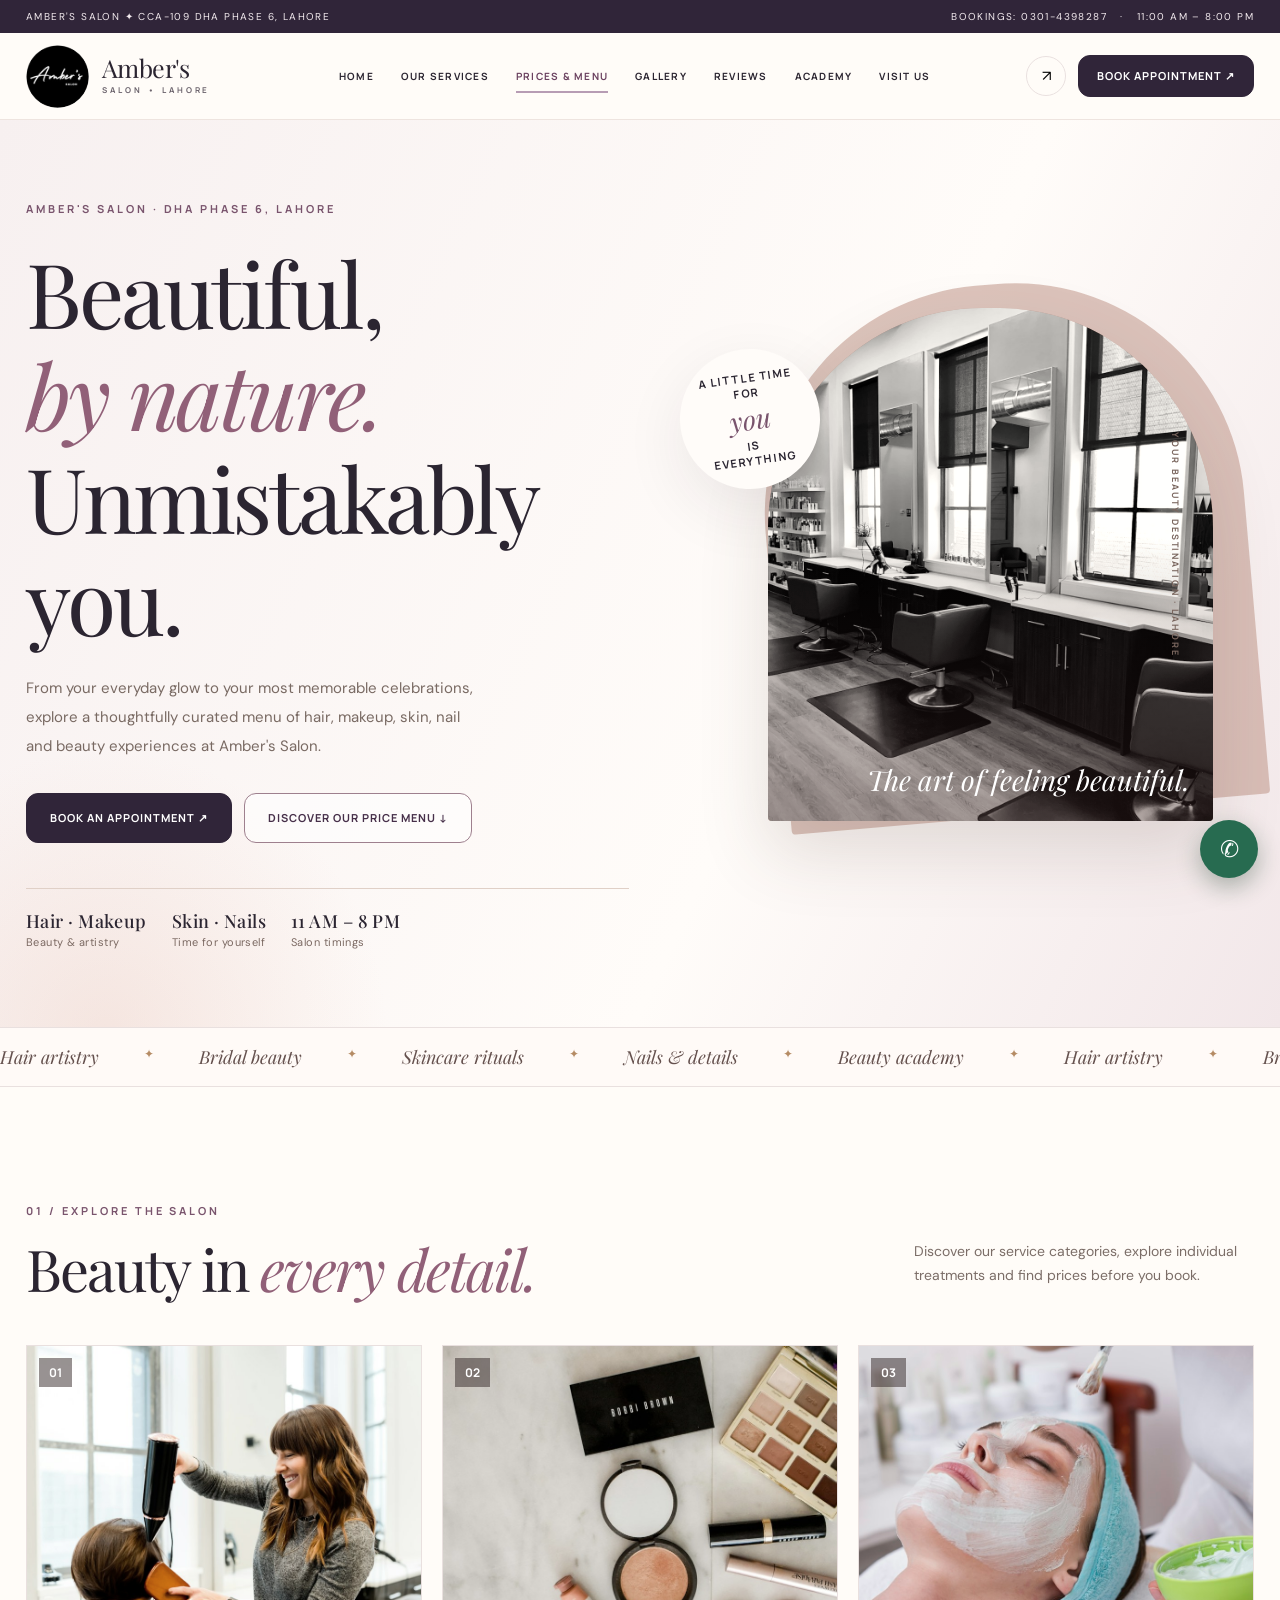
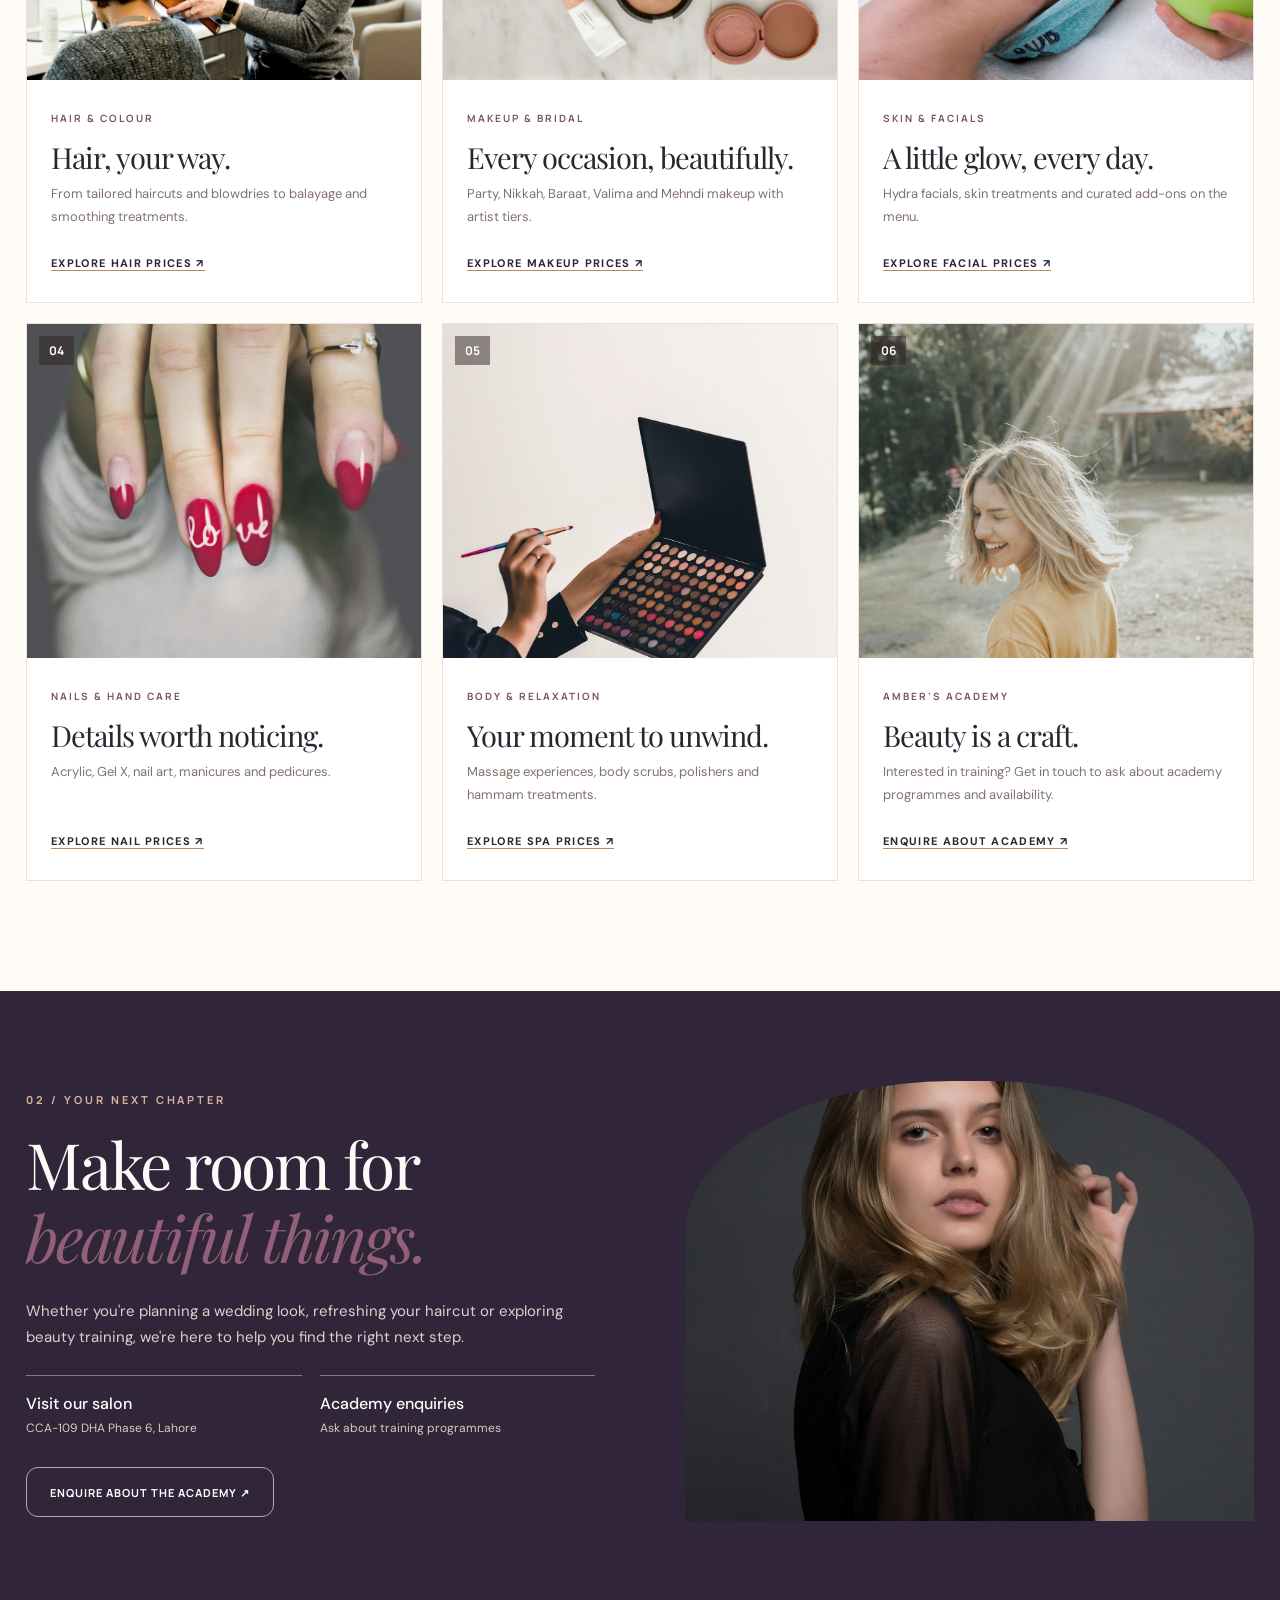
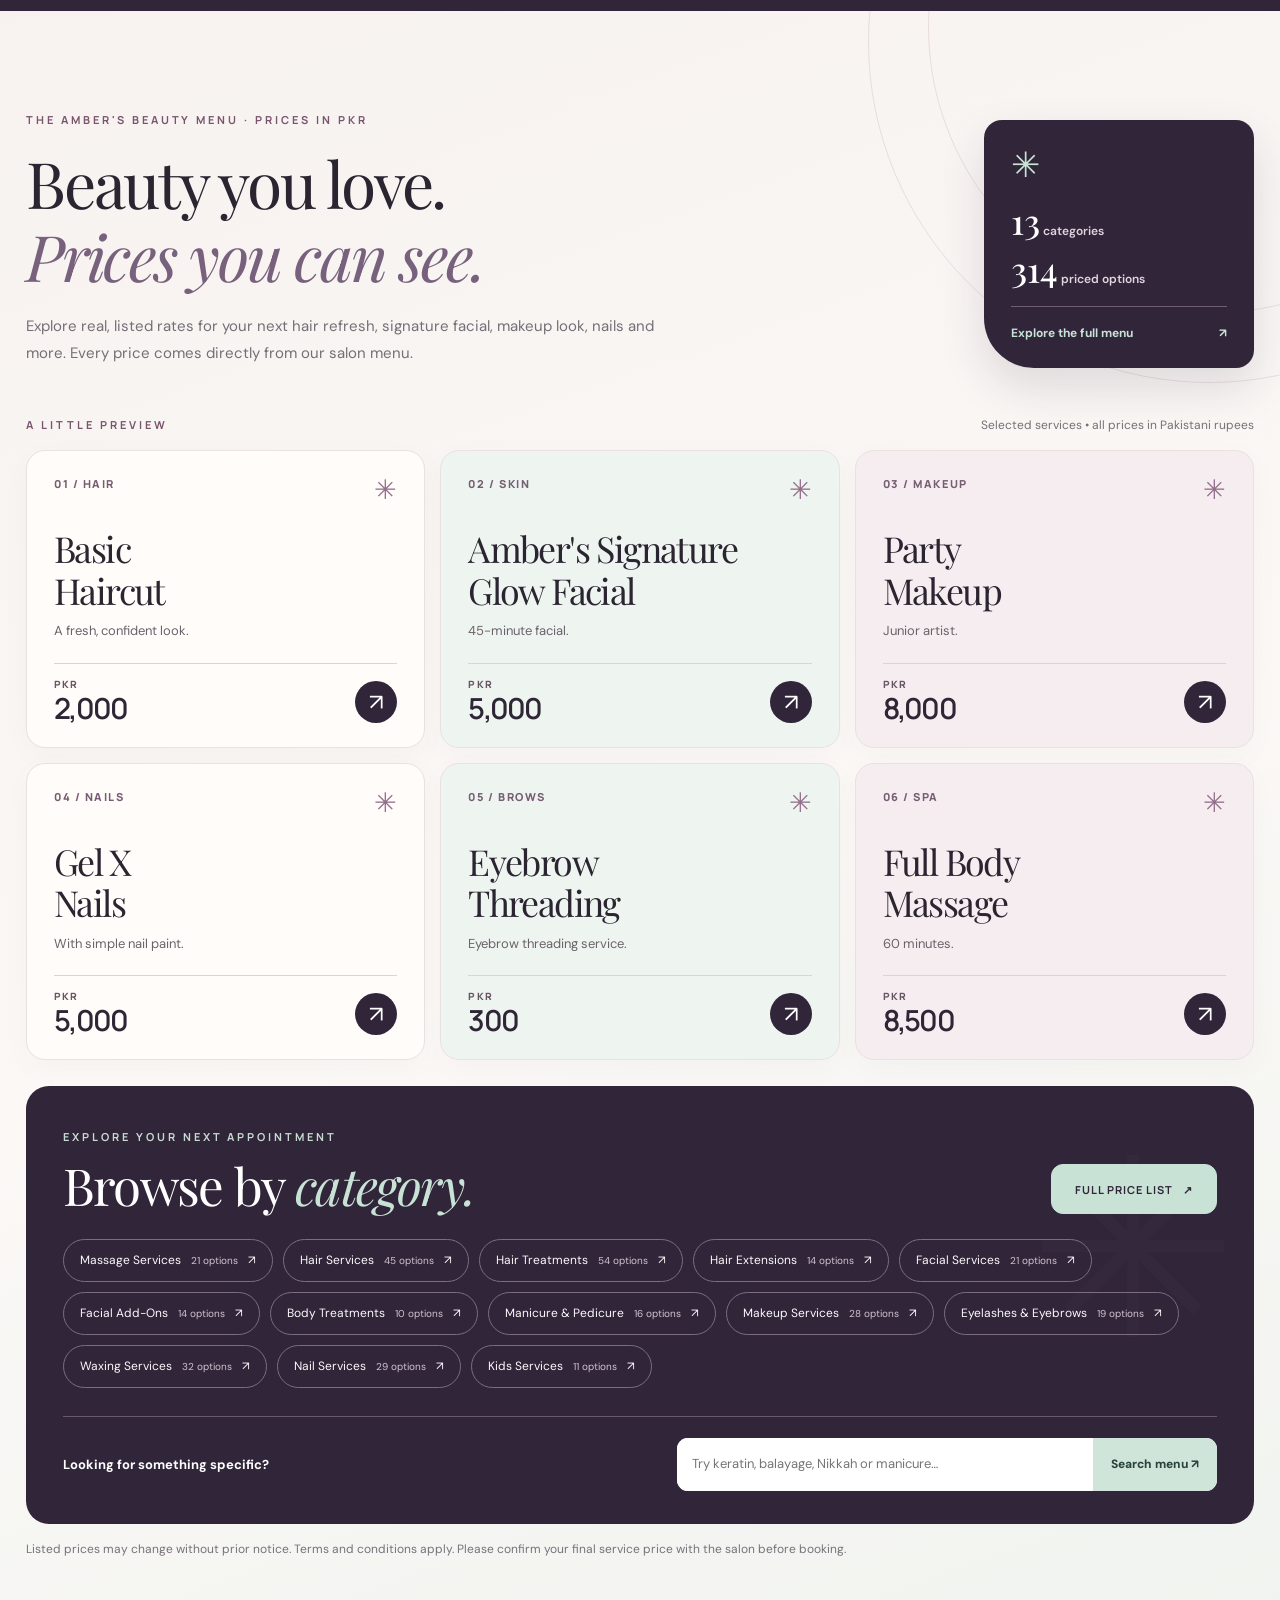
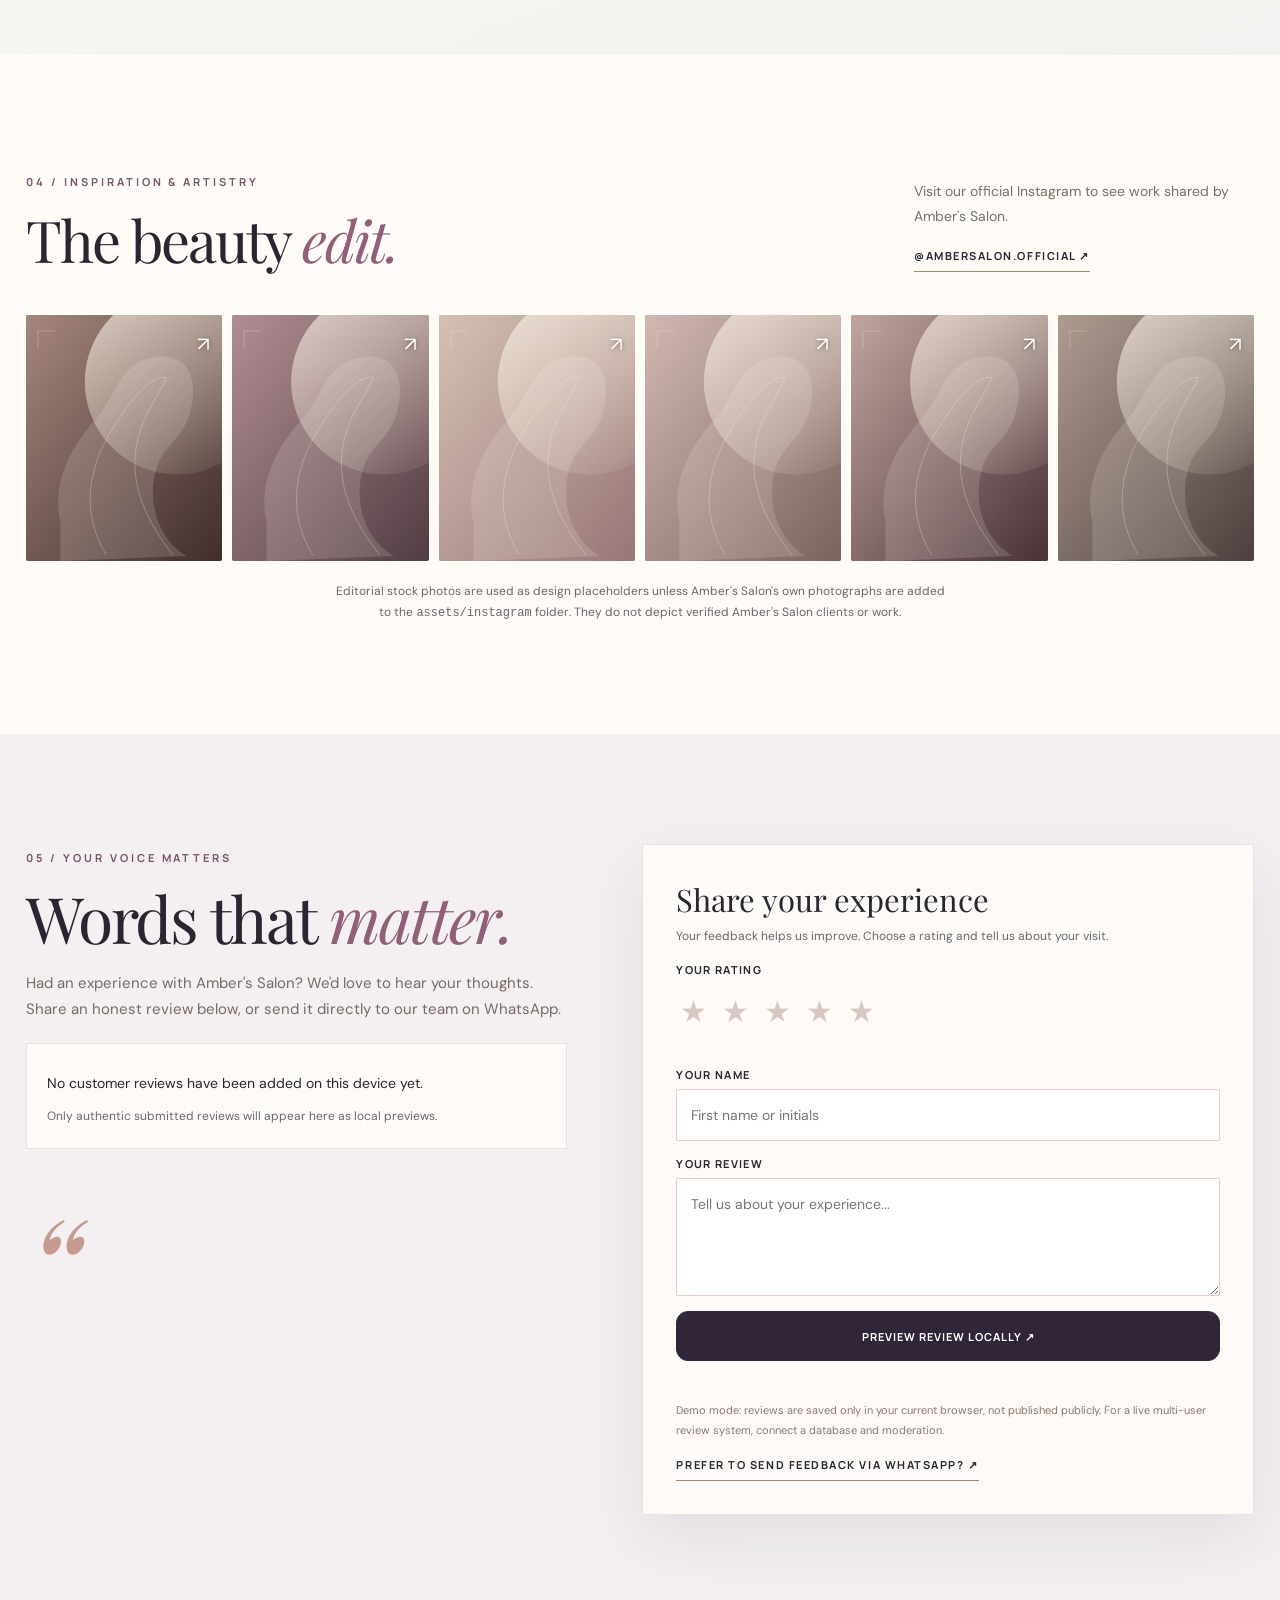
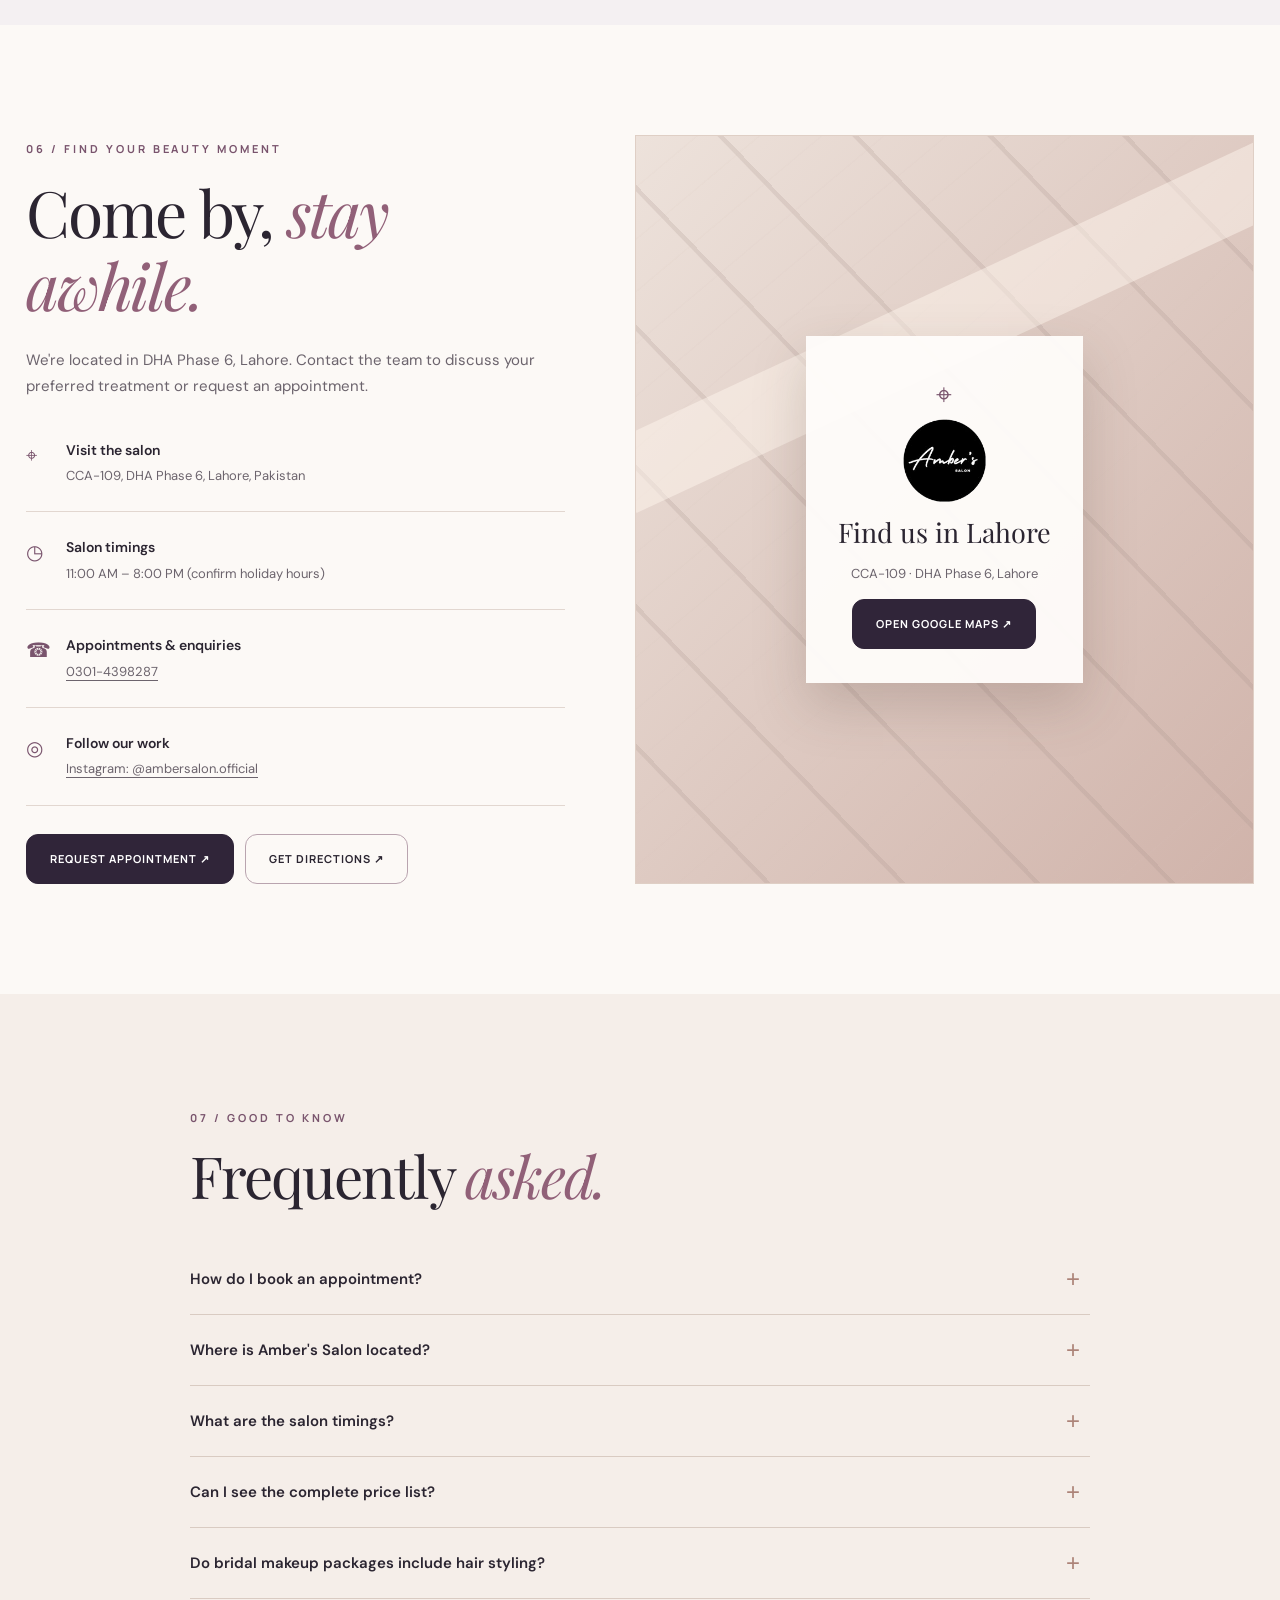
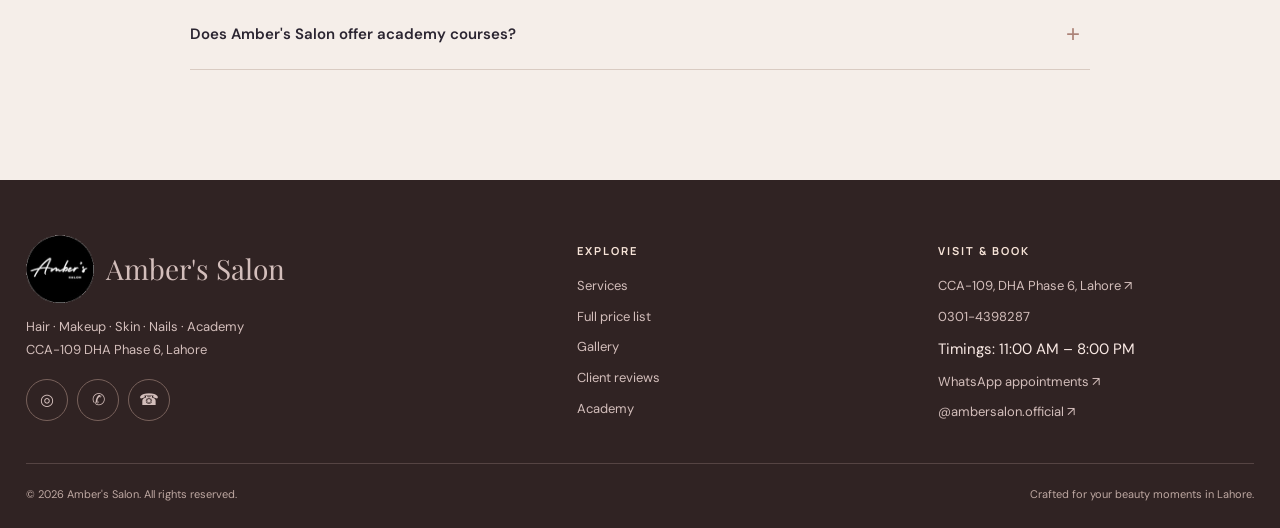
==== index.html @ fe06ee6e "feat(security-perf): add http security headers, eliminate render-blocking font import, add preconnec" ====
<!DOCTYPE html>
<html lang="en">

<head>
  <meta charset="utf-8" />
  <meta name="viewport" content="width=device-width,initial-scale=1" />

  <!-- Google Search Console Verification -->
  <meta name="google-site-verification" content="-9LZehJ832dJO-Ug7aL99XZYXvYyPXOYe5hWjULN-3w" />

  <!-- Primary SEO Meta Tags (Optimized to Google Limits) -->
  <title>Amber's Salon | Hair, Makeup &amp; Beauty | DHA Phase 6 Lahore</title>
  <meta name="title" content="Amber's Salon | Hair, Makeup &amp; Beauty | DHA Phase 6 Lahore" />
  <meta name="description"
    content="Amber's Salon in DHA Phase 6, Lahore. Premium hair styling, bridal makeup, facials, nails &amp; massage. View price menu &amp; book on WhatsApp: 0301-4398287." />
  <meta name="keywords"
    content="Amber's Salon, salon in Lahore, DHA Phase 6 salon, hair salon Lahore, bridal makeup Lahore, hydra facial DHA, nails salon Lahore, women beauty parlour Lahore" />
  <meta name="robots" content="index, follow, max-image-preview:large, max-snippet:-1, max-video-preview:-1" />
  <meta name="author" content="Amber's Salon" />
  <link rel="canonical" href="https://ambersaloon.vercel.app/" />
  <link rel="alternate" hreflang="en-pk" href="https://ambersaloon.vercel.app/" />
  <link rel="alternate" hreflang="x-default" href="https://ambersaloon.vercel.app/" />

  <!-- Local SEO & Geo Tags -->
  <meta name="geo.region" content="PK-PB" /> 
  <meta name="geo.placename" content="Lahore" />
  <meta name="geo.position" content="31.4720;74.4420" />
  <meta name="ICBM" content="31.4720, 74.4420" />

  <!-- Open Graph / Facebook Meta Tags -->
  <meta property="og:type" content="business.business" />
  <meta property="og:site_name" content="Amber's Salon" />
  <meta property="og:locale" content="en_PK" />
  <meta property="og:url" content="https://ambersaloon.vercel.app/" />
  <meta property="og:title" content="Amber's Salon | Hair, Makeup &amp; Beauty | DHA Phase 6 Lahore" />
  <meta property="og:description"
    content="Amber's Salon in DHA Phase 6, Lahore. Premium hair styling, bridal makeup, facials, nails &amp; massage. View price menu &amp; book on WhatsApp: 0301-4398287." />
  <meta property="og:image" content="https://ambersaloon.vercel.app/assets/stock/hero.jpg" />
  <meta property="og:image:secure_url" content="https://ambersaloon.vercel.app/assets/stock/hero.jpg" />
  <meta property="og:image:width" content="1200" />
  <meta property="og:image:height" content="630" />
  <meta property="og:image:alt" content="Amber's Salon DHA Phase 6 Lahore" />
  <meta property="business:contact_data:street_address" content="CCA-109, DHA Phase 6" />
  <meta property="business:contact_data:locality" content="Lahore" />
  <meta property="business:contact_data:region" content="Punjab" />
  <meta property="business:contact_data:postal_code" content="54792" />
  <meta property="business:contact_data:country_name" content="Pakistan" />
  <meta property="business:contact_data:phone_number" content="+923014398287" />

  <!-- Twitter / X Cards -->
  <meta name="twitter:card" content="summary_large_image" />
  <meta name="twitter:url" content="https://ambersaloon.vercel.app/" />
  <meta name="twitter:title" content="Amber's Salon | Hair, Makeup &amp; Beauty | DHA Phase 6 Lahore" />
  <meta name="twitter:description"
    content="Amber's Salon in DHA Phase 6, Lahore. Premium hair styling, bridal makeup, facials, nails &amp; massage. View price menu &amp; book on WhatsApp: 0301-4398287." />
  <meta name="twitter:image" content="https://ambersaloon.vercel.app/assets/stock/hero.jpg" />

  <!-- Theme & Favicons -->
  <meta name="theme-color" content="#2b2232" />
  <link rel="icon" type="image/png" href="assets/img/ambers-logo.png" />
  <link rel="apple-touch-icon" href="assets/img/ambers-logo.png" />

  <!-- Meta Pixel Code -->
  <script>
    !function (f, b, e, v, n, t, s) {
      if (f.fbq) return; n = f.fbq = function () {
        n.callMethod ?
        n.callMethod.apply(n, arguments) : n.queue.push(arguments)
      };
      if (!f._fbq) f._fbq = n; n.push = n; n.loaded = !0; n.version = '2.0';
      n.queue = []; t = b.createElement(e); t.async = !0;
      t.src = v; s = b.getElementsByTagName(e)[0];
      s.parentNode.insertBefore(t, s)
    }(window, document, 'script',
      'https://connect.facebook.net/en_US/fbevents.js');
    fbq('init', '1819814659252165');
    fbq('track', 'PageView');
  </script>
  <noscript><img height="1" width="1" style="display:none"
      src="https://www.facebook.com/tr?id=1819814659252165&ev=PageView&noscript=1" /></noscript>
  <!-- End Meta Pixel Code -->

  <!-- Structured Data / JSON-LD Schema Markup -->
  <script type="application/ld+json">
  {
    "@context": "https://schema.org",
    "@graph": [
      {
        "@type": ["BeautySalon", "HairSalon"],
        "@id": "https://ambersaloon.vercel.app/#salon",
        "name": "Amber's Salon",
        "alternateName": "Amber's Salon Lahore",
        "url": "https://ambersaloon.vercel.app/",
        "logo": "https://ambersaloon.vercel.app/assets/img/ambers-logo.png",
        "image": [
          "https://ambersaloon.vercel.app/assets/stock/hero.jpg",
          "https://ambersaloon.vercel.app/assets/stock/hair.jpg",
          "https://ambersaloon.vercel.app/assets/stock/makeup.jpg",
          "https://ambersaloon.vercel.app/assets/stock/skin.jpg",
          "https://ambersaloon.vercel.app/assets/stock/bridal.jpg"
        ],
        "description": "Amber's Salon in DHA Phase 6, Lahore offers luxury hair styling, hair treatments, bridal makeup, facials, nails, spa massage, and professional beauty training.",
        "telephone": "+923014398287",
        "priceRange": "PKR 300 - 100,000",
        "currenciesAccepted": "PKR",
        "paymentAccepted": "Cash, Bank Transfer",
        "address": {
          "@type": "PostalAddress",
          "streetAddress": "CCA-109, DHA Phase 6",
          "addressLocality": "Lahore",
          "addressRegion": "Punjab",
          "postalCode": "54792",
          "addressCountry": "PK"
        },
        "geo": {
          "@type": "GeoCoordinates",
          "latitude": 31.4720,
          "longitude": 74.4420
        },
        "openingHoursSpecification": [
          {
            "@type": "OpeningHoursSpecification",
            "dayOfWeek": [
              "Monday",
              "Tuesday",
              "Wednesday",
              "Thursday",
              "Friday",
              "Saturday",
              "Sunday"
            ],
            "opens": "11:00",
            "closes": "20:00"
          }
        ],
        "sameAs": [
          "https://www.instagram.com/ambersalon.official/?hl=en",
          "https://wa.me/923014398287"
        ],
        "hasOfferCatalog": {
          "@type": "OfferCatalog",
          "name": "Amber's Salon Services",
          "itemListElement": [
            {
              "@type": "OfferCatalog",
              "name": "Hair Services & Treatments",
              "url": "https://ambersaloon.vercel.app/prices?category=HAIR%20SERVICES"
            },
            {
              "@type": "OfferCatalog",
              "name": "Makeup & Bridal Services",
              "url": "https://ambersaloon.vercel.app/prices?category=MAKEUP%20SERVICES"
            },
            {
              "@type": "OfferCatalog",
              "name": "Skin & Facials",
              "url": "https://ambersaloon.vercel.app/prices?category=FACIAL%20SERVICES"
            },
            {
              "@type": "OfferCatalog",
              "name": "Nail Services & Hand Care",
              "url": "https://ambersaloon.vercel.app/prices?category=NAIL%20SERVICES"
            },
            {
              "@type": "OfferCatalog",
              "name": "Massage & Spa",
              "url": "https://ambersaloon.vercel.app/prices?category=MASSAGE%20SERVICES"
            }
          ]
        }
      },
      {
        "@type": "WebSite",
        "@id": "https://ambersaloon.vercel.app/#website",
        "url": "https://ambersaloon.vercel.app/",
        "name": "Amber's Salon",
        "description": "Amber's Salon Lahore — Hair, Makeup, Skin & Nails in DHA Phase 6",
        "inLanguage": "en-PK",
        "publisher": {
          "@id": "https://ambersaloon.vercel.app/#salon"
        }
      }
    ]
  }
  </script>

  <!-- Preconnect & Resource Hints for Performance Optimization -->
  <link rel="preconnect" href="https://fonts.googleapis.com" />
  <link rel="preconnect" href="https://fonts.gstatic.com" crossorigin />
  <link rel="preconnect" href="https://connect.facebook.net" crossorigin />
  <link rel="dns-prefetch" href="https://connect.facebook.net" />
  <link rel="preconnect" href="https://www.facebook.com" crossorigin />
  <link rel="dns-prefetch" href="https://www.facebook.com" />
  <link rel="preload" as="image" href="assets/stock/hero.jpg" fetchpriority="high" />

  <!-- Google Fonts (Optimized parallel loading) -->
  <link href="https://fonts.googleapis.com/css2?family=DM+Sans:wght@400;500;600;700&family=Manrope:wght@400;500;600;700;800&family=Playfair+Display:ital,wght@0,400;0,500;0,600;1,400;1,500&display=swap" rel="stylesheet" />

  <!-- Stylesheets -->
  <link href="assets/styles.css" rel="stylesheet" />
  <link href="assets/refined.css" rel="stylesheet" />
</head>

<body data-page="home"><a class="skip" href="#main">Skip to content</a>
  <div class="topstrip">
    <div class="container"><span>AMBER'S SALON <span aria-hidden="true">✦</span> CCA-109 DHA PHASE 6, LAHORE</span><a
        class="secondary" href="tel:+923014398287">BOOKINGS: 0301-4398287   ·   11:00 AM – 8:00 PM</a></div>
  </div>
  <header class="header">
    <div class="container navwrap">
      <a aria-label="Amber's Salon home" class="logoanchor" href="/"><img alt="Amber's Salon official logo"
          class="brandlogo" src="assets/img/ambers-logo.png" /><span class="wordbrand">Amber's <small>Salon •
            Lahore</small></span></a>
      <nav aria-label="Main navigation" class="mainnav" id="mainnav"><a data-page="home" href="/">Home</a><a
          href="/#services">Our services</a><a class="nav-price-link" data-page="prices" href="/prices">Prices &amp;
          menu</a><a href="/#gallery">Gallery</a><a href="/#reviews">Reviews</a><a href="/#academy">Academy</a><a
          href="/#visit">Visit us</a></nav>
      <div class="header-right"><button aria-label="Share website" class="icon-btn" id="shareBtn" title="Share website"
          type="button">↗</button><button class="btn dark navcta" data-book="" data-service="General appointment">Book
          appointment ↗</button><button aria-controls="mainnav" aria-expanded="false" aria-label="Open navigation menu"
          class="mobiletoggle" id="mobileToggle" type="button">☰</button></div>
    </div>
  </header>
  <main id="main">
    <section class="hero" id="home">
      <div class="container">
        <div class="hero-copy"><span class="eyebrow">Amber's Salon · DHA Phase 6, Lahore</span>
          <h1 class="serif">Beautiful,<br /><em>by nature.</em><br />Unmistakably <br />you.</h1>
          <p>From your everyday glow to your most memorable celebrations, explore a thoughtfully curated menu of hair,
            makeup, skin, nail and beauty experiences at Amber's Salon.</p>
          <div class="actions"><button class="btn dark" data-book="" data-service="General appointment">Book an
              appointment ↗</button><a class="btn outline" href="/prices">Discover our price menu ↓</a></div>
          <div class="mini-stats"><span><b>Hair · Makeup</b>Beauty &amp; artistry</span><span><b>Skin · Nails</b>Time
              for yourself</span><span><b>11 AM – 8 PM</b>Salon timings</span></div>
        </div>
        <div class="hero-stage">
          <div class="arch-back"></div>
          <div class="arch-photo"><img alt="Hero beauty illustration or licensed editorial stock photograph" class=""
              data-photo="hero" decoding="async" loading="eager" src="assets/stock/hero.jpg" /></div>
          <div class="roundstamp">A LITTLE TIME FOR <strong>you</strong> IS EVERYTHING</div>
          <div class="stagecaption">The art of feeling beautiful.</div><span class="marginal">YOUR BEAUTY DESTINATION ·
            LAHORE</span>
        </div>
      </div>
    </section>
    <div aria-hidden="true" class="ticker">
      <div class="ticker-inner"><span>Hair artistry</span><i>✦</i><span>Bridal beauty</span><i>✦</i><span>Skincare
          rituals</span><i>✦</i><span>Nails &amp; details</span><i>✦</i><span>Beauty academy</span><i>✦</i> <span>Hair
          artistry</span><i>✦</i><span>Bridal beauty</span><i>✦</i><span>Skincare rituals</span><i>✦</i><span>Nails
          &amp; details</span><i>✦</i><span>Beauty academy</span><i>✦</i> <span>Hair artistry</span><i>✦</i><span>Bridal
          beauty</span><i>✦</i><span>Skincare rituals</span><i>✦</i><span>Nails &amp; details</span><i>✦</i><span>Beauty
          academy</span><i>✦</i> <span>Hair artistry</span><i>✦</i><span>Bridal beauty</span><i>✦</i><span>Skincare
          rituals</span><i>✦</i><span>Nails &amp; details</span><i>✦</i><span>Beauty academy</span><i>✦</i></div>
    </div>
    <section class="section" id="services">
      <div class="container">
        <div class="section-head">
          <div><span class="eyebrow">01 / Explore the salon</span>
            <h2 class="serif">Beauty in <em>every detail.</em></h2>
          </div>
          <p>Discover our service categories, explore individual treatments and find prices before you book.</p>
        </div>
        <div class="service-grid">
          <article class="service"><span class="service-number">01</span>
            <div class="photo"><img alt="Hair beauty illustration or licensed editorial stock photograph" class=""
                data-photo="hair" decoding="async" loading="lazy" src="assets/stock/hair.jpg" /></div>
            <div class="service-body"><small>HAIR &amp; COLOUR</small>
              <h3>Hair, your way.</h3>
              <p>From tailored haircuts and blowdries to balayage and smoothing treatments.</p><a class="arrowlink"
                href="/prices?category=HAIR SERVICES">Explore hair prices ↗</a>
            </div>
          </article>
          <article class="service"><span class="service-number">02</span>
            <div class="photo"><img alt="Makeup beauty illustration or licensed editorial stock photograph" class=""
                data-photo="makeup" decoding="async" loading="lazy" src="assets/stock/makeup.jpg" /></div>
            <div class="service-body"><small>MAKEUP &amp; BRIDAL</small>
              <h3>Every occasion, beautifully.</h3>
              <p>Party, Nikkah, Baraat, Valima and Mehndi makeup with artist tiers.</p><a class="arrowlink"
                href="/prices?category=MAKEUP SERVICES">Explore makeup prices ↗</a>
            </div>
          </article>
          <article class="service"><span class="service-number">03</span>
            <div class="photo"><img alt="Skin beauty illustration or licensed editorial stock photograph" class=""
                data-photo="skin" decoding="async" loading="lazy" src="assets/stock/skin.jpg" /></div>
            <div class="service-body"><small>SKIN &amp; FACIALS</small>
              <h3>A little glow, every day.</h3>
              <p>Hydra facials, skin treatments and curated add-ons on the menu.</p><a class="arrowlink"
                href="/prices?category=FACIAL SERVICES">Explore facial prices ↗</a>
            </div>
          </article>
          <article class="service"><span class="service-number">04</span>
            <div class="photo"><img alt="Nails beauty illustration or licensed editorial stock photograph" class=""
                data-photo="nails" decoding="async" loading="lazy" src="assets/stock/nails.jpg" /></div>
            <div class="service-body"><small>NAILS &amp; HAND CARE</small>
              <h3>Details worth noticing.</h3>
              <p>Acrylic, Gel X, nail art, manicures and pedicures.</p><a class="arrowlink"
                href="/prices?category=NAIL SERVICES">Explore nail prices ↗</a>
            </div>
          </article>
          <article class="service"><span class="service-number">05</span>
            <div class="photo"><img alt="Spa beauty illustration or licensed editorial stock photograph" class=""
                data-photo="spa" decoding="async" loading="lazy" src="assets/stock/spa.jpg" /></div>
            <div class="service-body"><small>BODY &amp; RELAXATION</small>
              <h3>Your moment to unwind.</h3>
              <p>Massage experiences, body scrubs, polishers and hammam treatments.</p><a class="arrowlink"
                href="/prices?category=MASSAGE SERVICES">Explore spa prices ↗</a>
            </div>
          </article>
          <article class="service"><span class="service-number">06</span>
            <div class="photo"><img alt="Academy beauty illustration or licensed editorial stock photograph" class=""
                data-photo="academy" decoding="async" loading="lazy" src="assets/stock/academy.jpg" /></div>
            <div class="service-body"><small>AMBER’S ACADEMY</small>
              <h3>Beauty is a craft.</h3>
              <p>Interested in training? Get in touch to ask about academy programmes and availability.</p><a
                class="arrowlink" href="#academy">Enquire about academy ↗</a>
            </div>
          </article>
        </div>
      </div>
    </section>
    <section class="featureband" id="academy">
      <div class="container">
        <div><span class="eyebrow">02 / Your next chapter</span>
          <h2 class="serif">Make room for <em>beautiful things.</em></h2>
          <p>Whether you're planning a wedding look, refreshing your haircut or exploring beauty training, we're here to
            help you find the right next step.</p>
          <div class="feat-details">
            <div><strong>Visit our salon</strong>CCA-109 DHA Phase 6, Lahore</div>
            <div><strong>Academy enquiries</strong>Ask about training programmes</div>
          </div>
          <div style="margin-top:28px"><button class="btn outline" data-book=""
              data-service="Academy programme enquiry">Enquire about the academy ↗</button></div>
        </div>
        <div class="visual"><img alt="Bridal beauty illustration or licensed editorial stock photograph" class=""
            data-photo="bridal" decoding="async" loading="lazy" src="assets/stock/bridal.jpg" /></div>
      </div>
    </section>
    <section aria-labelledby="priceFeatureTitle" class="section refreshed-prices" id="featured">
      <div class="container">
        <div class="price-feature-head">
          <div>
            <span class="eyebrow">The Amber's beauty menu · Prices in PKR</span>
            <h2 class="serif" id="priceFeatureTitle">Beauty you love.<br /><em>Prices you can see.</em></h2>
            <p>Explore real, listed rates for your next hair refresh, signature facial, makeup look, nails and more.
              Every price comes directly from our salon menu.</p>
          </div>
          <div class="feature-summary"><span class="sunburst">✳</span><strong>13<span>
                categories</span></strong><strong>314<span> priced options</span></strong><a class="summary-action"
              href="/prices">Explore the full menu <span aria-hidden="true">↗</span></a></div>
        </div>
        <div class="popular-price-head"><span class="eyebrow">A little preview</span><span class="quiet-note">Selected
            services • all prices in Pakistani rupees</span></div>
        <div class="refined-price-grid">
          <article class="refined-price-card">
            <div class="refined-card-top"><span class="price-category">01 / Hair</span><span aria-hidden="true"
                class="price-mark">✳</span></div>
            <h3>Basic<br />Haircut</h3>
            <p>A fresh, confident look.</p>
            <div class="refined-card-bottom">
              <div class="price-number"><small>PKR</small><strong>2,000</strong></div><button
                aria-label="Enquire about Basic Haircut" data-book="" data-service="Basic Haircut — PKR 2,000"
                type="button">↗</button>
            </div>
          </article>
          <article class="refined-price-card">
            <div class="refined-card-top"><span class="price-category">02 / Skin</span><span aria-hidden="true"
                class="price-mark">✳</span></div>
            <h3>Amber's Signature<br />Glow Facial</h3>
            <p>45-minute facial.</p>
            <div class="refined-card-bottom">
              <div class="price-number"><small>PKR</small><strong>5,000</strong></div><button
                aria-label="Enquire about Signature Glow Facial" data-book=""
                data-service="Amber's Signature Glow Facial (45 Minutes) — PKR 5,000" type="button">↗</button>
            </div>
          </article>
          <article class="refined-price-card">
            <div class="refined-card-top"><span class="price-category">03 / Makeup</span><span aria-hidden="true"
                class="price-mark">✳</span></div>
            <h3>Party<br />Makeup</h3>
            <p>Junior artist.</p>
            <div class="refined-card-bottom">
              <div class="price-number"><small>PKR</small><strong>8,000</strong></div><button
                aria-label="Enquire about Party Makeup" data-book=""
                data-service="Party Makeup — Junior Artist — PKR 8,000" type="button">↗</button>
            </div>
          </article>
          <article class="refined-price-card">
            <div class="refined-card-top"><span class="price-category">04 / Nails</span><span aria-hidden="true"
                class="price-mark">✳</span></div>
            <h3>Gel X<br />Nails</h3>
            <p>With simple nail paint.</p>
            <div class="refined-card-bottom">
              <div class="price-number"><small>PKR</small><strong>5,000</strong></div><button
                aria-label="Enquire about Gel X Nails" data-book=""
                data-service="Gel X with Simple Nail Paint — PKR 5,000" type="button">↗</button>
            </div>
          </article>
          <article class="refined-price-card">
            <div class="refined-card-top"><span class="price-category">05 / Brows</span><span aria-hidden="true"
                class="price-mark">✳</span></div>
            <h3>Eyebrow<br />Threading</h3>
            <p>Eyebrow threading service.</p>
            <div class="refined-card-bottom">
              <div class="price-number"><small>PKR</small><strong>300</strong></div><button
                aria-label="Enquire about Eyebrow Threading" data-book="" data-service="Eyebrow Threading — PKR 300"
                type="button">↗</button>
            </div>
          </article>
          <article class="refined-price-card">
            <div class="refined-card-top"><span class="price-category">06 / Spa</span><span aria-hidden="true"
                class="price-mark">✳</span></div>
            <h3>Full Body<br />Massage</h3>
            <p>60 minutes.</p>
            <div class="refined-card-bottom">
              <div class="price-number"><small>PKR</small><strong>8,500</strong></div><button
                aria-label="Enquire about Full Body Massage" data-book=""
                data-service="Full Body Massage (60 Minutes) — PKR 8,500" type="button">↗</button>
            </div>
          </article>
        </div>
        <div class="browse-prices">
          <div class="browse-heading">
            <div><span class="eyebrow">Explore your next appointment</span>
              <h3 class="serif">Browse by <em>category.</em></h3>
            </div><a class="btn dark" href="/prices">Full price list <span aria-hidden="true">↗</span></a>
          </div>
          <div class="category-pills"><a class="category-pill" href="/prices?category=MASSAGE%20SERVICES"><span>Massage
                Services</span><small>21 options</small><span aria-hidden="true">↗</span></a><a class="category-pill"
              href="/prices?category=HAIR%20SERVICES"><span>Hair Services</span><small>45 options</small><span
                aria-hidden="true">↗</span></a><a class="category-pill"
              href="/prices?category=HAIR%20TREATMENTS"><span>Hair Treatments</span><small>54 options</small><span
                aria-hidden="true">↗</span></a><a class="category-pill"
              href="/prices?category=HAIR%20EXTENSIONS"><span>Hair Extensions</span><small>14 options</small><span
                aria-hidden="true">↗</span></a><a class="category-pill"
              href="/prices?category=FACIAL%20SERVICES"><span>Facial Services</span><small>21 options</small><span
                aria-hidden="true">↗</span></a><a class="category-pill"
              href="/prices?category=FACIAL%20ADD-ONS"><span>Facial Add-Ons</span><small>14 options</small><span
                aria-hidden="true">↗</span></a><a class="category-pill"
              href="/prices?category=BODY%20TREATMENTS"><span>Body Treatments</span><small>10 options</small><span
                aria-hidden="true">↗</span></a><a class="category-pill"
              href="/prices?category=MANICURE%20%26%20PEDICURE"><span>Manicure &amp; Pedicure</span><small>16
                options</small><span aria-hidden="true">↗</span></a><a class="category-pill"
              href="/prices?category=MAKEUP%20SERVICES"><span>Makeup Services</span><small>28 options</small><span
                aria-hidden="true">↗</span></a><a class="category-pill"
              href="/prices?category=EYELASHES%20%26%20EYEBROWS"><span>Eyelashes &amp; Eyebrows</span><small>19
                options</small><span aria-hidden="true">↗</span></a><a class="category-pill"
              href="/prices?category=WAXING%20SERVICES"><span>Waxing Services</span><small>32 options</small><span
                aria-hidden="true">↗</span></a><a class="category-pill"
              href="/prices?category=NAIL%20SERVICES"><span>Nail Services</span><small>29 options</small><span
                aria-hidden="true">↗</span></a><a class="category-pill"
              href="/prices?category=KIDS%20SERVICES"><span>Kids Services</span><small>11 options</small><span
                aria-hidden="true">↗</span></a></div>
          <form action="/prices" class="home-price-search" method="get"><label for="homeServiceSearch">Looking for
              something specific?</label>
            <div><input id="homeServiceSearch" name="q" placeholder="Try keratin, balayage, Nikkah or manicure…"
                type="search" /><button aria-label="Search salon prices" type="submit">Search menu ↗</button></div>
          </form>
        </div>
        <p class="home-price-note">Listed prices may change without prior notice. Terms and conditions apply. Please
          confirm your final service price with the salon before booking.</p>
      </div>
    </section>
    <section class="section" id="gallery">
      <div class="container">
        <div class="section-head">
          <div><span class="eyebrow">04 / Inspiration &amp; artistry</span>
            <h2 class="serif">The beauty <em>edit.</em></h2>
          </div>
          <div>
            <p>Visit our official Instagram to see work shared by Amber's Salon.</p><a class="linkline"
              href="https://www.instagram.com/ambersalon.official/?hl=en" rel="noopener noreferrer"
              target="_blank">@ambersalon.official ↗</a>
          </div>
        </div>
        <div class="gallerygrid"><a class="galleryitem" href="https://www.instagram.com/ambersalon.official/?hl=en"
            rel="noopener noreferrer" target="_blank" title="See Amber's Salon on Instagram"><img
              alt="Gallery image 1; follow Amber's Salon for original work" class="instagram-photo" data-photo="hair"
              loading="lazy" src="assets/instagram/01.jpg" /></a><a class="galleryitem"
            href="https://www.instagram.com/ambersalon.official/?hl=en" rel="noopener noreferrer" target="_blank"
            title="See Amber's Salon on Instagram"><img alt="Gallery image 2; follow Amber's Salon for original work"
              class="instagram-photo" data-photo="makeup" loading="lazy" src="assets/instagram/02.jpg" /></a><a
            class="galleryitem" href="https://www.instagram.com/ambersalon.official/?hl=en" rel="noopener noreferrer"
            target="_blank" title="See Amber's Salon on Instagram"><img
              alt="Gallery image 3; follow Amber's Salon for original work" class="instagram-photo" data-photo="nails"
              loading="lazy" src="assets/instagram/03.jpg" /></a><a class="galleryitem"
            href="https://www.instagram.com/ambersalon.official/?hl=en" rel="noopener noreferrer" target="_blank"
            title="See Amber's Salon on Instagram"><img alt="Gallery image 4; follow Amber's Salon for original work"
              class="instagram-photo" data-photo="skin" loading="lazy" src="assets/instagram/04.jpg" /></a><a
            class="galleryitem" href="https://www.instagram.com/ambersalon.official/?hl=en" rel="noopener noreferrer"
            target="_blank" title="See Amber's Salon on Instagram"><img
              alt="Gallery image 5; follow Amber's Salon for original work" class="instagram-photo" data-photo="bridal"
              loading="lazy" src="assets/instagram/05.jpg" /></a><a class="galleryitem"
            href="https://www.instagram.com/ambersalon.official/?hl=en" rel="noopener noreferrer" target="_blank"
            title="See Amber's Salon on Instagram"><img alt="Gallery image 6; follow Amber's Salon for original work"
              class="instagram-photo" data-photo="spa" loading="lazy" src="assets/instagram/06.jpg" /></a></div>
        <p class="gallery-caption">Editorial stock photos are used as design placeholders unless Amber's Salon's own
          photographs are added to the <code>assets/instagram</code> folder. They do not depict verified Amber's Salon
          clients or work.</p>
      </div>
    </section>
    <section class="section review-zone" id="reviews">
      <div class="container">
        <div class="reviewshell">
          <div class="review-notes"><span class="eyebrow">05 / Your voice matters</span>
            <h2 class="serif">Words that <em>matter.</em></h2>
            <p>Had an experience with Amber's Salon? We'd love to hear your thoughts. Share an honest review below, or
              send it directly to our team on WhatsApp.</p>
            <div aria-live="polite" class="reviews-list" id="reviewList">
              <div class="review-card">
                <p>There are no reviews added on this device yet. Be the first to share your experience.</p>
                <small>Reviews are never fabricated.</small>
              </div>
            </div>
            <div aria-hidden="true" class="quote-mark">“</div>
          </div>
          <div class="reviewpanel">
            <h3>Share your experience</h3>
            <p>Your feedback helps us improve. Choose a rating and tell us about your visit.</p>
            <form id="reviewForm">
              <div class="field"><label>Your rating</label>
                <div aria-label="Star rating" class="stars" role="group"><button aria-label="1 star" class="star"
                    data-rating="1" type="button">★</button><button aria-label="2 stars" class="star" data-rating="2"
                    type="button">★</button><button aria-label="3 stars" class="star" data-rating="3"
                    type="button">★</button><button aria-label="4 stars" class="star" data-rating="4"
                    type="button">★</button><button aria-label="5 stars" class="star" data-rating="5"
                    type="button">★</button></div>
              </div>
              <div class="field"><label for="reviewName">Your name</label><input class="input" id="reviewName"
                  maxlength="50" placeholder="First name or initials" required="" /></div>
              <div class="field"><label for="reviewText">Your review</label><textarea class="textarea" id="reviewText"
                  maxlength="600" minlength="15" placeholder="Tell us about your experience..." required=""></textarea>
              </div><button class="btn dark" type="submit">Preview review locally ↗</button>
              <div class="alert" id="reviewAlert" role="status"></div>
              <p class="micro">Demo mode: reviews are saved only in your current browser, not published publicly. For a
                live multi-user review system, connect a database and moderation.</p>
            </form><a class="linkline" href="https://wa.me/923014398287" id="sendReviewWa" rel="noopener noreferrer"
              target="_blank">Prefer to send feedback via WhatsApp? ↗</a>
          </div>
        </div>
      </div>
    </section>
    <section class="section visit" id="visit">
      <div class="container">
        <div class="contactgrid">
          <div class="contactinfo"><span class="eyebrow">06 / Find your beauty moment</span>
            <h2 class="serif">Come by, <em>stay awhile.</em></h2>
            <p class="muted">We're located in DHA Phase 6, Lahore. Contact the team to discuss your preferred treatment
              or request an appointment.</p>
            <div class="contactdetail"><span class="glyph">⌖</span>
              <div><strong>Visit the salon</strong><span>CCA-109, DHA Phase 6, Lahore, Pakistan</span></div>
            </div>
            <div class="contactdetail"><span class="glyph">◷</span>
              <div><strong>Salon timings</strong><span>11:00 AM – 8:00 PM (confirm holiday hours)</span></div>
            </div>
            <div class="contactdetail"><span class="glyph">☎</span>
              <div><strong>Appointments &amp; enquiries</strong><a href="tel:+923014398287">0301-4398287</a></div>
            </div>
            <div class="contactdetail"><span class="glyph">◎</span>
              <div><strong>Follow our work</strong><a href="https://www.instagram.com/ambersalon.official/?hl=en"
                  rel="noopener noreferrer" target="_blank">Instagram: @ambersalon.official</a></div>
            </div>
            <div class="contact-actions"><button class="btn dark" data-book=""
                data-service="General appointment">Request appointment ↗</button><a class="btn outline"
                href="https://www.google.com/maps/search/?api=1&amp;query=CCA-109%2C%20DHA%20Phase%206%2C%20Lahore"
                rel="noopener noreferrer" target="_blank">Get directions ↗</a></div>
          </div>
          <div class="map-panel">
            <div class="mapcard">
              <div class="map-pin">⌖</div><img alt="Amber's Salon logo" src="assets/img/ambers-logo.png" />
              <h3>Find us in Lahore</h3>
              <p>CCA-109 · DHA Phase 6, Lahore</p><a class="btn dark"
                href="https://www.google.com/maps/search/?api=1&amp;query=CCA-109%2C%20DHA%20Phase%206%2C%20Lahore"
                rel="noopener noreferrer" target="_blank">Open Google Maps ↗</a>
            </div>
          </div>
        </div>
      </div>
    </section>
    <section class="section faq" id="faq">
      <div class="container"><span class="eyebrow">07 / Good to know</span>
        <h2 class="serif">Frequently <em>asked.</em></h2>
        <details class="faqitem">
          <summary>How do I book an appointment?</summary>
          <p>Use the Book Appointment button or call 0301-4398287. The online form opens WhatsApp with your requested
            date, time and service. The team confirms availability.</p>
        </details>
        <details class="faqitem">
          <summary>Where is Amber's Salon located?</summary>
          <p>CCA-109, DHA Phase 6, Lahore, Pakistan. Use the Get Directions link for a map search.</p>
        </details>
        <details class="faqitem">
          <summary>What are the salon timings?</summary>
          <p>The timings supplied for the salon are 11:00 AM to 8:00 PM. Please confirm special-day or holiday schedules
            by phone.</p>
        </details>
        <details class="faqitem">
          <summary>Can I see the complete price list?</summary>
          <p>Yes. The <a class="linkline" href="/prices">dedicated price list</a> includes hair, treatments, facial
            services, makeup, waxing, nails, massage and more. Prices are subject to change; final quotes should be
            confirmed with the salon.</p>
        </details>
        <details class="faqitem">
          <summary>Do bridal makeup packages include hair styling?</summary>
          <p>The provided price list states makeup packages include hair styling, eyelashes and nail paint application.
            Confirm any particular additions or availability when booking.</p>
        </details>
        <details class="faqitem">
          <summary>Does Amber's Salon offer academy courses?</summary>
          <p>The salon lists Academy among its services. Specific programmes, fees and enrolment dates were not
            provided. Please contact the salon to enquire.</p>
        </details>
      </div>
    </section>
  </main>
  <footer>
    <div class="container">
      <div class="foot-grid">
        <div><a class="footbrand" href="/"><img alt="Amber's Salon logo"
              src="assets/img/ambers-logo.png" /><span>Amber's Salon</span></a>
          <p>Hair · Makeup · Skin · Nails · Academy<br />CCA-109 DHA Phase 6, Lahore</p>
          <div class="socials"><a aria-label="Instagram" href="https://www.instagram.com/ambersalon.official/?hl=en"
              rel="noopener noreferrer" target="_blank" title="Instagram">◎</a><a aria-label="WhatsApp"
              href="https://wa.me/923014398287" rel="noopener noreferrer" target="_blank" title="WhatsApp">✆</a><a
              aria-label="Call salon" href="tel:+923014398287" title="Call salon">☎</a></div>
        </div>
        <div>
          <h4>Explore</h4>
          <div class="footlinks"><a href="/#services">Services</a><a href="/prices">Full price list</a><a
              href="/#gallery">Gallery</a><a href="/#reviews">Client reviews</a><a href="/#academy">Academy</a></div>
        </div>
        <div>
          <h4>Visit &amp; book</h4>
          <div class="footlinks"><a
              href="https://www.google.com/maps/search/?api=1&amp;query=CCA-109%2C%20DHA%20Phase%206%2C%20Lahore"
              rel="noopener noreferrer" target="_blank">CCA-109, DHA Phase 6, Lahore ↗</a><a
              href="tel:+923014398287">0301-4398287</a><span>Timings: 11:00 AM – 8:00 PM</span><a
              href="https://wa.me/923014398287" rel="noopener noreferrer" target="_blank">WhatsApp appointments ↗</a><a
              href="https://www.instagram.com/ambersalon.official/?hl=en" rel="noopener noreferrer"
              target="_blank">@ambersalon.official ↗</a></div>
        </div>
      </div>
      <div class="bottom"><span>© <span id="year"></span> Amber's Salon. All rights reserved.</span><span>Crafted for
          your beauty moments in Lahore.</span></div>
    </div>
  </footer><a aria-label="Message Amber's Salon on WhatsApp" class="floatwa" href="https://wa.me/923014398287"
    rel="noopener noreferrer" target="_blank" title="Book on WhatsApp">✆</a>
  <div aria-labelledby="bookingTitle" aria-modal="true" class="modal" hidden="" id="bookingModal" role="dialog">
    <div class="modal-content"><button aria-label="Close appointment form" class="modal-close" id="closeModal"
        type="button">×</button><span class="eyebrow">Your beauty appointment</span>
      <h2 id="bookingTitle">Book a visit</h2>
      <p>Complete the details below to open a pre-filled appointment request in WhatsApp. Booking is confirmed only by
        the salon.</p>
      <form id="bookingForm">
        <div class="field"><label for="bService">Service</label><input class="input" id="bService" maxlength="150"
            name="service" required="" /></div>
        <div class="field"><label for="bName">Name</label><input class="input" id="bName" maxlength="100" name="name"
            placeholder="Your name" required="" /></div>
        <div style="display:grid;grid-template-columns:1fr 1fr;gap:12px">
          <div class="field"><label for="bDate">Preferred date</label><input class="input" id="bDate" name="date"
              required="" type="date" /></div>
          <div class="field"><label for="bTime">Preferred time</label><select class="select" id="bTime" name="time"
              required="">
              <option value="">Select time</option>
              <option>11:00 AM</option>
              <option>12:00 PM</option>
              <option>1:00 PM</option>
              <option>2:00 PM</option>
              <option>3:00 PM</option>
              <option>4:00 PM</option>
              <option>5:00 PM</option>
              <option>6:00 PM</option>
              <option>7:00 PM</option>
            </select></div>
        </div>
        <div class="field"><label for="bNote">Notes (optional)</label><textarea class="textarea" id="bNote"
            maxlength="350" placeholder="Any treatment preferences or questions..."></textarea></div><button
          class="btn dark" type="submit">Continue to WhatsApp ↗</button>
        <p class="micro">No payment or booking confirmation takes place on this website.</p>
      </form>
    </div>
  </div>
  <div class="share-note" hidden="" id="shareToast" role="status"></div>
  <script defer="" src="assets/site.js"></script>
</body>

</html>
---- assets/styles.css ----
:root{--ink:#261b1b;--muted:#6e625d;--rose:#ab7569;--rose-2:#d6ada2;--paper:#fffaf7;--off:#f6efe9;--line:#e7dcd5;--cocoa:#302323;--gold:#b29472;--w:1240px;--shadow:0 18px 65px rgba(44,30,32,.09)}
*{box-sizing:border-box}html{scroll-behavior:smooth;scroll-padding-top:90px}body{margin:0;font:15px/1.75 'DM Sans',sans-serif;color:var(--ink);background:var(--paper);-webkit-font-smoothing:antialiased}img{display:block;max-width:100%}button,input,textarea,select{font:inherit}button{cursor:pointer}a{color:inherit;text-decoration:none}button:focus-visible,a:focus-visible,input:focus-visible,textarea:focus-visible,select:focus-visible{outline:3px solid #bd877f;outline-offset:3px}::selection{background:#d8afa1;color:#311d1f}.container{width:min(calc(100% - 52px),var(--w));margin-inline:auto}.muted{color:var(--muted)}.eyebrow{font:700 11px/1.5 'Manrope',sans-serif;letter-spacing:.27em;text-transform:uppercase;color:var(--rose)}.serif{font-family:'Playfair Display',Georgia,serif;font-weight:400;line-height:1.14;letter-spacing:-.035em}em{font-style:italic;color:var(--rose)}.btn{min-height:50px;display:inline-flex;align-items:center;justify-content:center;gap:10px;padding:12px 23px;font:700 11px/1.4 'Manrope',sans-serif;letter-spacing:.13em;text-transform:uppercase;border:1px solid var(--cocoa);border-radius:2px;transition:transform .25s,background .25s,color .25s;text-align:center}.btn:hover{transform:translateY(-2px)}.btn.dark{background:var(--cocoa);color:#fff}.btn.dark:hover{background:#5e3f43}.btn.outline{border:1px solid #c9b6ac;background:transparent;color:var(--ink)}.btn.outline:hover{background:#f2e5df}.btn.rose{background:#b78377;color:#fff;border-color:#b78377}.btn.rose:hover{background:#96685f}.linkline{font:700 11px 'Manrope',sans-serif;text-transform:uppercase;letter-spacing:.14em;border-bottom:1px solid #ab8378;padding-bottom:8px;display:inline-block}.linkline:hover{color:var(--rose)}.skip{position:fixed;z-index:9999;top:-100px;left:16px;background:#fff;padding:10px}.skip:focus{top:10px}
.topstrip{background:var(--cocoa);color:#f8e9e0;min-height:33px;font-size:10px;letter-spacing:.14em}.topstrip .container{display:flex;justify-content:space-between;gap:18px;align-items:center;min-height:33px}.topstrip a:hover{color:#eab7a8}.header{background:#fffaf7f2;backdrop-filter:blur(15px);border-bottom:1px solid #eee4df;position:sticky;top:0;z-index:50}.navwrap{min-height:86px;display:flex;align-items:center;gap:25px}.logoanchor{display:flex;align-items:center;gap:13px;min-width:217px}.brandlogo{width:63px;height:63px;object-fit:contain;border-radius:50%}.wordbrand{font:400 25px/1.1 'Playfair Display',serif;letter-spacing:-.025em}.wordbrand small{display:block;font:700 8px/2 'Manrope',sans-serif;letter-spacing:.37em;text-transform:uppercase;color:var(--muted)}.mainnav{display:flex;align-items:center;gap:27px;margin:auto}.mainnav a{font:700 10px/1.6 'Manrope',sans-serif;letter-spacing:.125em;text-transform:uppercase;transition:color .2s}.mainnav a:hover,.mainnav a[aria-current=page]{color:var(--rose)}.navcta{min-height:41px;padding-inline:18px}.mobiletoggle{border:1px solid var(--line);background:transparent;width:44px;height:44px;border-radius:50%;display:none;align-items:center;justify-content:center;font-size:23px}.header-right{display:flex;align-items:center;gap:12px}.icon-btn{width:40px;height:40px;border-radius:50%;display:inline-grid;place-items:center;border:1px solid var(--line);background:transparent}.icon-btn:hover{background:var(--off)}
.hero{min-height:690px;position:relative;overflow:hidden;background:linear-gradient(115deg,#f7f0eb,#fbf7f4 64%,#f1e5dc)}.hero::before{content:'';position:absolute;left:-180px;bottom:-290px;width:570px;height:570px;border-radius:50%;background:radial-gradient(circle,#e8c2b452,transparent 70%)}.hero .container{min-height:690px;display:grid;grid-template-columns:1.03fr 1fr;align-items:center;gap:40px}.hero-copy{padding-block:75px;z-index:1}.hero h1{font-size:clamp(64px,7vw,104px);margin:20px 0 24px;max-width:680px}.hero p{max-width:460px;font-size:15px;line-height:1.95;color:#796a63}.hero .actions{display:flex;flex-wrap:wrap;gap:12px;margin:31px 0}.mini-stats{display:flex;gap:25px;flex-wrap:wrap;margin-top:45px;padding-top:20px;border-top:1px solid #e0d0c7}.mini-stats span{font-size:11px;letter-spacing:.04em;color:#7b6962}.mini-stats b{display:block;font:500 18px 'Playfair Display',serif;color:var(--ink)}.hero-stage{height:590px;position:relative;display:grid;place-items:center}.hero-stage .arch-back{position:absolute;width:82%;height:90%;right:1%;top:1%;background:#c1988a;border-radius:48% 48% 4px 4px/43% 43% 4px 4px;transform:rotate(-5deg);opacity:.55}.arch-photo{width:76%;height:87%;position:absolute;right:7%;top:5%;overflow:hidden;border-radius:48% 48% 4px 4px/43% 43% 4px 4px;background:#be9488;box-shadow:0 30px 70px #533e3428}.arch-photo img{height:100%;width:100%;object-fit:cover;filter:saturate(.68) sepia(.08);transition:transform .8s}.arch-photo:hover img{transform:scale(1.05)}.arch-photo:after{content:'';position:absolute;inset:0;background:linear-gradient(0deg,#3620206b,transparent 55%)}.stagecaption{position:absolute;right:11%;bottom:12%;z-index:2;color:#fff;font:italic 28px 'Playfair Display',serif}.roundstamp{position:absolute;left:2%;top:12%;width:140px;height:140px;border-radius:50%;background:#fffcf9;box-shadow:var(--shadow);display:grid;place-items:center;text-align:center;z-index:3;transform:rotate(-8deg);font:700 11px 'Manrope',sans-serif;letter-spacing:.15em;padding:20px}.roundstamp strong{display:block;font:italic 27px 'Playfair Display',serif;color:var(--rose);letter-spacing:0}.marginal{position:absolute;right:-34px;top:44%;transform:rotate(90deg);font:700 9px 'Manrope',sans-serif;letter-spacing:.22em;color:#79655d}.ticker{border-block:1px solid var(--line);background:#fffaf7;padding:17px 0;overflow:hidden}.ticker-inner{display:flex;gap:45px;white-space:nowrap;font:italic 18px 'Playfair Display',serif;color:#65514e;width:max-content;animation:marquee 39s linear infinite}.ticker-inner i{color:var(--gold);font-size:12px;font-style:normal}@keyframes marquee{to{transform:translateX(-50%)}}
.section{padding:110px 0}.section-head{display:flex;align-items:end;justify-content:space-between;gap:28px;margin-bottom:43px}.section-head h2{font-size:clamp(40px,4.5vw,65px);margin:13px 0 0}.section-head p{max-width:340px;font-size:14px;color:#7b6d67}.service-grid{display:grid;grid-template-columns:repeat(3,minmax(0,1fr));gap:20px}.service{position:relative;background:#fff;border:1px solid var(--line);overflow:hidden;min-width:0}.service .photo{aspect-ratio:1.18;overflow:hidden;background:#d8beb5}.service .photo img{height:100%;width:100%;object-fit:cover;transition:transform .7s;filter:saturate(.85)}.service:hover img{transform:scale(1.06)}.service-body{padding:24px 24px 27px}.service small{font:700 10px 'Manrope';text-transform:uppercase;letter-spacing:.2em;color:var(--rose)}.service h3{font:400 29px 'Playfair Display',serif;margin:8px 0 7px;letter-spacing:-.035em}.service p{font-size:13px;min-height:50px;color:#82726b;margin:0 0 16px}.service .arrowlink{font-size:11px;font-weight:700;letter-spacing:.12em;text-transform:uppercase;border-bottom:1px solid var(--gold)}.service .arrowlink:hover{color:var(--rose)}.service-number{position:absolute;top:12px;left:12px;color:#fff;font:700 12px 'Manrope';padding:6px 10px;background:#2e21217d;z-index:2}
.featureband{background:#302323;color:#fffaf8;overflow:hidden}.featureband .container{display:grid;grid-template-columns:1fr 1fr;gap:90px;align-items:center;padding-block:90px}.featureband .eyebrow{color:#d9b3a0}.featureband h2{font-size:clamp(45px,5vw,69px);margin:16px 0 24px}.featureband p{color:#e0cfcc}.featureband .btn{border-color:#f5e8e0;color:#fff}.featureband .btn:hover{background:#5b4747}.featureband .visual{min-height:390px;background:#b49385;position:relative;overflow:hidden;border-radius:47% 47% 1px 1px / 35% 35% 1px 1px}.featureband .visual img{width:100%;height:440px;object-fit:cover}.feat-details{display:grid;grid-template-columns:1fr 1fr;gap:18px;margin-top:25px}.feat-details div{border-top:1px solid #8c7771;padding-top:14px;font-size:12px;color:#e0c7bb}.feat-details strong{display:block;color:white;font-size:16px;font-weight:500}
.pricehighlight{background:#f5ece6}.pricecards{display:grid;grid-template-columns:repeat(4,minmax(0,1fr));gap:15px}.pricecard{padding:27px 23px;background:#fffaf7;border:1px solid #e8d9d2;position:relative}.pricecard i{color:var(--rose);font-family:Georgia;font-size:25px;font-style:normal}.pricecard h3{font:400 24px 'Playfair Display',serif;line-height:1.3;margin:13px 0 18px;min-height:62px}.pricecard p{color:var(--muted);margin:0 0 10px;font-size:12px}.pricecard b{font:600 21px 'Manrope';white-space:nowrap}.pricecard .btn{margin-top:21px;width:100%;min-height:42px;padding:10px 13px;font-size:10px}
.gallerygrid{display:grid;grid-template-columns:repeat(6,1fr);gap:10px}.galleryitem{aspect-ratio:4/5;position:relative;overflow:hidden;background:#c0a49b;border-radius:2px}.galleryitem img{width:100%;height:100%;object-fit:cover;transition:transform .6s;filter:saturate(.77)}.galleryitem:hover img{transform:scale(1.05)}.galleryitem:after{content:'↗';position:absolute;right:12px;top:12px;color:white;font-size:20px;text-shadow:0 1px 4px #0006}.gallery-caption{text-align:center;color:var(--muted);font-size:12px;margin:20px auto 0;max-width:620px}
.review-zone{background:#f7efe9}.reviewshell{display:grid;grid-template-columns:1fr 1.07fr;gap:45px}.review-notes{padding-right:30px}.review-notes h2{font-size:clamp(42px,5vw,64px);margin:12px 0 15px}.review-notes p{color:#786963}.quote-mark{font:italic 140px 'Playfair Display',serif;color:#c69a8e;line-height:1;margin-top:45px}.reviews-list{display:grid;gap:12px;margin-top:20px}.review-card{background:#fffaf7;border:1px solid var(--line);padding:20px}.review-card p{font-size:14px;margin:7px 0;color:var(--ink)}.review-card small{font-size:12px;color:var(--muted)}.reviewpanel{padding:33px;background:#fffaf7;border:1px solid var(--line);box-shadow:var(--shadow)}.reviewpanel h3{font:400 31px 'Playfair Display',serif;margin:0 0 6px}.reviewpanel>p{color:var(--muted);font-size:12px;margin-top:0}.stars{display:flex;gap:7px;margin:10px 0 22px}.star{background:transparent;border:0;font-size:30px;color:#d8c8c3;padding:0 4px;line-height:1.2}.star.is-on{color:#ba9071}.field{display:grid;gap:7px;margin:15px 0}.field label{font:700 11px 'Manrope',sans-serif;text-transform:uppercase;letter-spacing:.12em}.input,.textarea,.select{width:100%;background:#fff;border:1px solid #ded0c9;color:var(--ink);padding:13px 14px;border-radius:2px;font-size:14px}.textarea{min-height:118px;resize:vertical}.micro{font-size:11px;color:#8a7770}.alert{min-height:19px;margin-top:10px;font-size:12px;color:#8d675e}.reviewpanel .btn{width:100%}
.visit{background:#fcf9f6}.contactgrid{display:grid;grid-template-columns:1fr 1.15fr;gap:70px;align-items:stretch}.contactinfo h2{font-size:clamp(45px,5vw,68px);margin:15px 0 25px}.contactdetail{display:grid;grid-template-columns:25px 1fr;gap:15px;padding:23px 0;border-bottom:1px solid #e2d7d0}.contactdetail .glyph{color:var(--rose);font-size:20px}.contactdetail strong{display:block;font-weight:600;font-size:14px}.contactdetail span,.contactdetail a{font-size:13px;color:var(--muted)}.contactdetail a{text-decoration:underline;text-underline-offset:4px}.contact-actions{display:flex;flex-wrap:wrap;gap:11px;margin-top:28px}.map-panel{background:#e9ded7;min-height:500px;position:relative;overflow:hidden;border:1px solid #dfcfc5;display:flex;align-items:center;justify-content:center}.map-panel:before{content:'';position:absolute;inset:0;background:repeating-linear-gradient(140deg,transparent 0 38px,#d2bfb715 39px 40px),repeating-linear-gradient(46deg,transparent 0 92px,#a28d8633 93px 97px),linear-gradient(130deg,#ede2db,#d0b3aa)}.map-panel:after{content:'';position:absolute;left:-50px;top:20%;width:120%;height:75px;background:#fff6ed78;transform:rotate(-25deg)}.mapcard{position:relative;z-index:2;text-align:center;background:#fffdfbf0;max-width:350px;padding:34px 32px;box-shadow:0 22px 50px #513d3735}.mapcard img{width:83px;margin:0 auto 12px}.mapcard h3{font:400 27px 'Playfair Display',serif;margin:0}.mapcard p{color:var(--muted);font-size:13px}.map-pin{font-size:28px;color:var(--rose)}
.faq{background:#f5eee9}.faq .container{max-width:900px}.faq h2{font-size:clamp(40px,5vw,58px);margin:12px 0 36px}.faqitem{border-bottom:1px solid #d9cbc2}.faqitem summary{list-style:none;cursor:pointer;padding:21px 10px 21px 0;display:flex;justify-content:space-between;align-items:center;font-size:15px;font-weight:600}.faqitem summary::-webkit-details-marker{display:none}.faqitem summary:after{content:'+';font:300 24px Arial;color:#ac8378}.faqitem[open] summary:after{content:'−'}.faqitem p{margin:0 0 22px;max-width:700px;color:var(--muted);font-size:14px}
footer{background:#302323;color:#f9e9e4;padding:55px 0 25px}footer .foot-grid{display:grid;grid-template-columns:1.6fr 1fr 1fr;gap:45px}footer .footbrand{display:flex;align-items:center;gap:12px;font:28px 'Playfair Display',serif}footer .footbrand img{width:68px}footer p,footer a{font-size:13px;color:#d3bebb}footer a:hover{color:#fff}footer h4{font:700 11px 'Manrope';letter-spacing:.18em;text-transform:uppercase;margin:8px 0 17px;color:#f7e4d8}footer .footlinks{display:grid;gap:8px}footer .bottom{display:flex;justify-content:space-between;flex-wrap:wrap;gap:10px;border-top:1px solid #554443;padding-top:21px;margin-top:39px;font-size:11px;color:#bea8a2}.socials{display:flex;gap:9px;margin-top:18px}.socials a{display:grid;place-items:center;min-width:42px;height:42px;border:1px solid #78615b;border-radius:50%;font-size:16px}.socials a:hover{background:#6c4d4c}.floatwa{position:fixed;bottom:22px;right:22px;z-index:45;background:#276b50;color:#fff;border-radius:50%;width:58px;height:58px;display:grid;place-items:center;font-size:23px;box-shadow:0 9px 24px #14382455}.floatwa:hover{background:#1b503a}
/* price catalogue */
.pricehero{background:linear-gradient(120deg,#f5eae4,#fdf9f7);padding:85px 0 65px;border-bottom:1px solid var(--line)}.pricehero h1{font-size:clamp(54px,7vw,92px);margin:15px 0 15px}.pricehero p{font-size:14px;color:var(--muted);max-width:710px}.catalog-wrap{display:grid;grid-template-columns:215px minmax(0,1fr);gap:35px;align-items:start;padding:45px 0 105px}.catalog-nav{position:sticky;top:104px;max-height:calc(100vh - 115px);overflow:auto;border:1px solid var(--line);background:#fff;padding:19px}.catalog-nav .eyebrow{margin-bottom:13px}.catalog-nav a{display:block;font-size:12px;border-bottom:1px solid #efe5df;padding:11px 7px;color:#6f625d;line-height:1.35}.catalog-nav a:hover{color:var(--rose);background:#f7efe9}.catalog-tools{position:sticky;top:86px;z-index:20;background:#fffaf7ed;backdrop-filter:blur(14px);padding:14px 0 17px;margin-top:-14px;border-bottom:1px solid var(--line)}.catalog-tools .bar{display:flex;flex-wrap:wrap;gap:12px}.catalog-tools input{flex:1;min-width:200px}.catalog-tools select{max-width:220px}.results-summary{font-size:12px;color:var(--muted);margin-top:10px}.cat-section{scroll-margin-top:185px;margin-top:39px}.cat-section h2{font:400 clamp(31px,3vw,45px) 'Playfair Display',serif;margin:0 0 18px}.cat-section .sectnum{font:700 10px 'Manrope';letter-spacing:.2em;color:var(--rose);margin-right:12px}.catalog-group{border:1px solid var(--line);background:#fff;margin-bottom:13px}.catalog-group>h3{font:600 15px 'Manrope',sans-serif;margin:0;background:#f6efea;padding:16px 19px;border-bottom:1px solid var(--line)}.price-row{display:grid;grid-template-columns:minmax(0,1fr) auto auto;gap:16px;padding:13px 18px;align-items:center;border-bottom:1px solid #f0e8e3;min-height:52px}.price-row:last-child{border:0}.price-row:hover{background:#fff9f4}.price-row .name{font-size:13px;line-height:1.45}.price-row strong{font-size:13px;min-width:90px;text-align:right;white-space:nowrap}.booktiny{border:1px solid #dec8bd;border-radius:2px;background:transparent;padding:7px 10px;font-size:10px;font-weight:700;text-transform:uppercase;letter-spacing:.06em;color:#8a605b;white-space:nowrap}.booktiny:hover{background:#d1a59b;color:#fff}.no-results{padding:40px;text-align:center;border:1px dashed #decfc7;margin-top:30px;color:var(--muted)}.price-disclaimer{padding:20px;background:#f8f0ea;border:1px solid var(--line);color:#715f59;font-size:12px;margin-top:24px}
/* booking modal and general interactions */
[hidden]{display:none!important}.modal{position:fixed;inset:0;background:#2b1b1bc5;z-index:100;display:grid;place-items:center;padding:20px}.modal-content{background:#fffaf7;width:min(100%,530px);padding:34px;max-height:90vh;overflow:auto;position:relative;box-shadow:0 25px 75px #0006}.modal-content h2{font:400 42px 'Playfair Display',serif;margin:0 0 9px}.modal-content p{color:var(--muted);font-size:13px}.modal-close{position:absolute;right:15px;top:12px;font-size:26px;border:0;background:none}.modal .btn{width:100%}.share-note{position:fixed;bottom:93px;right:18px;z-index:105;background:#312220;color:white;padding:12px 18px;border-radius:3px;max-width:310px;font-size:13px;box-shadow:var(--shadow)}
@media(max-width:1100px){.mainnav{gap:15px}.logoanchor{min-width:170px}.wordbrand{font-size:23px}.navcta{display:none}.hero-stage{height:530px}.hero .container{gap:15px}.service-grid{grid-template-columns:repeat(3,minmax(0,1fr))}.gallerygrid{grid-template-columns:repeat(3,1fr)}.pricecards{grid-template-columns:repeat(2,1fr)}}
@media(max-width:760px){.container{width:min(calc(100% - 34px),var(--w))}.topstrip{font-size:9px;letter-spacing:.03em}.topstrip .container{justify-content:center}.topstrip .secondary{display:none}.navwrap{min-height:76px}.brandlogo{width:52px;height:52px}.wordbrand{font-size:24px}.mainnav{position:absolute;top:76px;left:0;right:0;padding:15px 21px 21px;background:#fffaf7;flex-direction:column;align-items:stretch;gap:0;box-shadow:0 20px 30px #27151512;border-top:1px solid var(--line);display:none}.mainnav.open{display:flex}.mainnav a{font-size:13px;padding:13px 5px;border-bottom:1px solid var(--line)}.mobiletoggle{display:flex}.header-right{margin-left:auto}.header-right .icon-btn{display:none}.hero .container{grid-template-columns:1fr;min-height:auto;gap:0}.hero-copy{padding:58px 0 20px}.hero h1{font-size:clamp(56px,15vw,82px)}.hero-stage{height:450px}.arch-photo{width:72%;height:93%;right:12%;top:0}.arch-back{right:7%!important;width:77%!important;height:94%!important}.roundstamp{width:106px;height:106px;font-size:8px;left:0;top:10px;padding:15px}.roundstamp strong{font-size:20px}.stagecaption{bottom:6%}.marginal{display:none}.section{padding:70px 0}.section-head{display:block}.section-head p{max-width:600px}.service-grid{grid-template-columns:repeat(2,minmax(0,1fr));gap:12px}.service-body{padding:17px}.service h3{font-size:23px}.service p{font-size:12px;min-height:72px}.featureband .container{grid-template-columns:1fr;gap:35px;padding-block:67px}.featureband .visual{min-height:300px}.featureband .visual img{height:380px}.reviewshell,.contactgrid{grid-template-columns:1fr;gap:30px}.review-notes{padding:0}.quote-mark{display:none}.map-panel{min-height:390px}.catalog-wrap{grid-template-columns:1fr;gap:0;padding-top:22px}.catalog-nav{position:static;max-height:none;display:flex;flex-wrap:nowrap;overflow:auto;gap:4px;padding:8px;background:transparent;border:none}.catalog-nav .eyebrow{display:none}.catalog-nav a{flex-shrink:0;font-size:11px;white-space:nowrap;border:1px solid var(--line);border-radius:20px;padding:10px 13px;background:#fff}.catalog-tools{top:76px}.catalog-tools .bar{flex-direction:column}.catalog-tools select{max-width:none}.pricehero{padding:60px 0 50px}footer .foot-grid{grid-template-columns:1fr 1fr;gap:30px}footer .foot-grid>div:first-child{grid-column:1/-1}}
@media(max-width:460px){.topstrip .container{text-align:center}.hero h1{font-size:62px}.hero-stage{height:370px}.mini-stats{gap:17px}.mini-stats b{font-size:15px}.service-grid{grid-template-columns:1fr 1fr}.service .photo{aspect-ratio:.87}.service h3{font-size:21px}.service p{min-height:91px}.service-body{padding:14px}.service .arrowlink{font-size:9px}.pricecards{grid-template-columns:1fr 1fr;gap:9px}.pricecard{padding:18px 13px}.pricecard h3{font-size:20px;min-height:70px}.pricecard b{font-size:17px}.pricecard .btn{font-size:9px}.gallerygrid{grid-template-columns:repeat(2,1fr)}.reviewpanel{padding:22px}.mapcard{padding:22px}.map-panel{min-height:340px}footer .foot-grid{grid-template-columns:1fr 1fr}footer .foot-grid>div:first-child{grid-column:1/-1}.price-row{grid-template-columns:minmax(0,1fr) auto;gap:5px 8px}.price-row .name{font-size:12px}.price-row strong{font-size:12px}.booktiny{grid-column:1/-1;justify-self:start}.modal-content{padding:24px}.modal-content h2{font-size:33px}}
@media(prefers-reduced-motion:reduce){html{scroll-behavior:auto}*,*:before,*:after{animation-duration:.01ms!important;transition-duration:.01ms!important}}
---- assets/refined.css ----
/* Amber's Salon — midnight plum, mint sage and champagne. Accessible price menu redesign. */
:root{
 --ink:#2b2531; --muted:#6c646d; --rose:#79546d; --rose-2:#d8c4cc;
 --paper:#fffcf8; --off:#f5f0ec; --line:#e9e0df; --cocoa:#302539;
 --gold:#b58b64; --plum:#302539; --mint:#c8e2d6; --deep-mint:#285e54;
 --shadow:0 22px 65px rgba(43,35,48,.09);
}
body{background:var(--paper);color:var(--ink)}
em{color:#916078}
.eyebrow{color:var(--rose)}
.btn{border-radius:12px;letter-spacing:.09em;font-size:11px;transition:transform .2s,background .2s,box-shadow .2s}
.btn.dark{background:var(--plum);border-color:var(--plum);color:white}
.btn.dark:hover{background:#4d3753;box-shadow:0 10px 22px #34283d18}
.btn.outline{border-color:#b9a4af}
.header{background:rgba(255,252,248,.96)}
.mainnav a[data-page=prices]{color:#6b4260}
.mainnav a[aria-current=page]{color:#573756}
.topstrip{background:var(--plum)}
.topstrip .container{color:#f3ebef}
.nav-price-link{position:relative}
.nav-price-link::after{content:'';position:absolute;left:0;right:0;bottom:-9px;border-bottom:2px solid #9f7b9d;opacity:.75}
.hero{background:linear-gradient(115deg,#f7f0f0,#fffcf9 62%,#f2e7e9)}
.hero .btn.outline{border-color:#9e808e;color:#462f49;background:#fff9}
.featureband{background:var(--plum)}
.review-zone{background:#f4f0f2}
.review-panel{background:#fff}
/* Prominent homepage price edit */
.refreshed-prices{background:linear-gradient(160deg,#f7f2f0 0%,#fbf8f6 55%,#f0f3ef 100%);position:relative;overflow:hidden;padding:95px 0 96px}
.refreshed-prices::before{content:'';position:absolute;right:-270px;top:-310px;width:680px;height:680px;border:1px solid #a87d8b33;border-radius:50%;pointer-events:none}
.refreshed-prices::after{content:'';position:absolute;right:-220px;top:-270px;width:570px;height:570px;border:1px solid #a87d8b33;border-radius:50%;pointer-events:none}
.price-feature-head{display:grid;grid-template-columns:minmax(0,1fr) 270px;gap:70px;align-items:end;position:relative;z-index:1;margin-bottom:47px}
.price-feature-head h2{font-size:clamp(44px,5vw,73px);margin:14px 0 20px;max-width:830px}
.price-feature-head h2 em{color:#77617c}
.price-feature-head p{font-size:15px;line-height:1.85;max-width:670px;color:#756e76;margin:0}
.feature-summary{background:var(--plum);color:white;border-radius:18px 18px 18px 50px;padding:24px 27px;display:flex;flex-direction:column;gap:5px;box-shadow:0 20px 45px #34243e22}
.feature-summary .sunburst{color:var(--mint);font-size:35px;line-height:1.2;margin-bottom:8px}
.feature-summary strong{font:500 35px/1.25 'Playfair Display',serif;display:block}
.feature-summary strong span{font:600 12px 'DM Sans',sans-serif;color:#e1d5e0}
.feature-summary .summary-action{font-size:12px;font-weight:700;border-top:1px solid #6f5c75;margin-top:10px;padding-top:16px;color:var(--mint);display:flex;justify-content:space-between}
.popular-price-head{display:flex;justify-content:space-between;align-items:center;margin-bottom:14px;gap:12px}
.quiet-note{font-size:12px;color:#777079}
.refined-price-grid{display:grid;grid-template-columns:repeat(3,minmax(0,1fr));gap:15px}
.refined-price-card{min-height:285px;background:#fffcfa;border:1px solid #e9e1e2;border-radius:19px;padding:25px 27px 20px;display:flex;flex-direction:column;box-shadow:0 8px 32px #29243507;transition:transform .22s,box-shadow .22s}
.refined-price-card:hover{transform:translateY(-4px);box-shadow:0 17px 40px #34253b14}
.refined-price-card:nth-child(2),.refined-price-card:nth-child(5){background:#eef5f1}
.refined-price-card:nth-child(3),.refined-price-card:nth-child(6){background:#f6edf1}
.refined-card-top{display:flex;justify-content:space-between;align-items:start;gap:12px}
.price-category{color:#765d72;font:800 11px/1.4 'Manrope',sans-serif;letter-spacing:.14em;text-transform:uppercase}
.price-mark{font-size:27px;color:#94708d;line-height:1}
.refined-price-card h3{font:400 clamp(26px,2.8vw,38px)/1.17 'Playfair Display',serif;letter-spacing:-.045em;margin:25px 0 7px;min-height:85px}
.refined-price-card p{color:#6b626b;font-size:13px;margin:0 0 20px}
.refined-card-bottom{border-top:1px solid #ddd2d8;display:flex;align-items:center;justify-content:space-between;margin-top:auto;padding-top:13px}
.price-number small{display:block;font:800 10px 'Manrope',sans-serif;letter-spacing:.12em;color:#685463}
.price-number strong{display:block;font:600 29px/1.23 'Manrope',sans-serif;letter-spacing:-.06em;color:#2e2535}
.refined-card-bottom button{width:42px;height:42px;border:0;border-radius:50%;font-size:23px;background:#302539;color:white;display:grid;place-items:center;transition:transform .2s,background .2s}
.refined-card-bottom button:hover{background:#285e54;transform:translateY(-2px)}
.browse-prices{margin-top:26px;border-radius:23px;background:#302539;padding:37px 37px 33px;color:#fff;position:relative;overflow:hidden}
.browse-prices::after{content:'✳';position:absolute;right:17px;top:-52px;font-size:250px;color:#ffffff05;pointer-events:none}
.browse-heading{display:flex;align-items:end;justify-content:space-between;gap:20px;margin-bottom:25px;position:relative;z-index:1}
.browse-heading .eyebrow{color:#c7dbd0}
.browse-heading h3{font-size:clamp(34px,4vw,51px);margin:7px 0 0}
.browse-heading em{color:var(--mint)}
.browse-heading .btn{background:var(--mint);border-color:var(--mint);color:var(--plum)}
.browse-heading .btn:hover{background:#e4f2eb}
.category-pills{display:flex;flex-wrap:wrap;gap:10px;position:relative;z-index:1}
.category-pill{display:flex;align-items:center;gap:10px;padding:11px 16px;min-height:43px;border:1px solid #7a6e80;border-radius:40px;font-size:12px;line-height:1.3;color:#fcf9fb;transition:background .2s,color .2s}
.category-pill small{font-size:10px;color:#d3c4d0}
.category-pill:hover{background:#f0e8ef;color:#342637}
.category-pill:hover small{color:#554656}
.home-price-search{border-top:1px solid #67596e;margin-top:28px;padding-top:21px;position:relative;z-index:1;display:flex;align-items:center;justify-content:space-between;gap:20px}
.home-price-search label{font-size:13px;font-weight:700;line-height:1.35}
.home-price-search>div{display:flex;min-width:0;width:min(540px,100%);background:#fff;border-radius:11px;overflow:hidden}
.home-price-search input{width:100%;min-width:0;background:#fff;border:0;padding:15px;font:inherit;font-size:13px;color:#2b2232}
.home-price-search button{white-space:nowrap;background:#d0e5da;border:0;padding:0 18px;font-weight:800;color:#28433c;font-size:12px}
.home-price-search button:hover{background:#b4d8c5}
.home-price-note{font-size:12px;color:#77717b;margin:15px 0 0;line-height:1.7}
/* Price menu hero */
body[data-page=prices]{background:#fbfaf8}
.pricehero{background:radial-gradient(ellipse at 86% 27%,#4b3c52 0%,transparent 52%),linear-gradient(115deg,#29202f,#342a3b 65%,#413345);position:relative;overflow:hidden;padding:83px 0 76px;border:none;color:white}
.pricehero:before{content:'';position:absolute;width:700px;height:700px;left:-390px;top:-330px;border:1px solid #f0e2ec20;border-radius:50%;box-shadow:0 0 0 100px #fafafa04}
.pricehero-layout{display:grid;grid-template-columns:1.08fr .92fr;align-items:center;gap:clamp(30px,6vw,100px);position:relative;z-index:1}
.pricehero .eyebrow{color:var(--mint)}
.pricehero h1{font-size:clamp(56px,6.7vw,100px);line-height:1.07;margin:21px 0 24px;letter-spacing:-.045em}
.pricehero h1 em{color:#d1e3d8}
.pricehero p{font-size:15px;line-height:1.8;color:#e4dce6;margin:0;max-width:535px}
.pricehero-actions{display:flex;flex-wrap:wrap;gap:12px;margin-top:34px}
.pricehero .btn{min-height:52px}
.pricehero-button{background:#cbe4d8;border:1px solid #cbe4d8;color:#263830}
.pricehero-button:hover{background:white}
.print-menu-button{background:transparent;border-color:#8d7c92;color:#fbf7fc}
.print-menu-button:hover{background:#514157}
.menu-metrics{display:flex;flex-wrap:wrap;gap:25px;margin-top:58px;border-top:1px solid #6e5e70;padding-top:23px}
.menu-metrics>div{display:flex;flex-direction:column;gap:1px}
.menu-metrics strong{font:500 27px 'Playfair Display',serif;color:#ecf5ef}
.menu-metrics span{font-size:10px;color:#ccbeca;letter-spacing:.04em}
.hero-menu-card{background:#f5f0eb;color:var(--ink);border-radius:27px;padding:33px 35px 30px;position:relative;transform:rotate(1.2deg);box-shadow:0 26px 62px #160f1c30}
.hero-menu-card::before{content:'';position:absolute;inset:11px;border:1px solid #e6dcd9;border-radius:20px;pointer-events:none}
.hero-card-upper{display:flex;justify-content:space-between;align-items:center;font:800 10px 'Manrope',sans-serif;letter-spacing:.23em;color:#755a6a;position:relative;z-index:1}
.hero-card-upper span:last-child{font-size:32px;color:#548174;line-height:1}
.hero-menu-card h2{font-size:clamp(33px,3vw,49px);margin:27px 0 13px;position:relative;z-index:1}
.hero-menu-card h2 em{color:#47766a}
.hero-menu-card p{font-size:13px;line-height:1.75;color:#71646e;max-width:310px}
.mini-price-lines{margin-top:25px;border-top:1px solid #d6caca;position:relative;z-index:1}
.mini-price-lines div{display:flex;justify-content:space-between;gap:13px;padding:15px 0;border-bottom:1px solid #ded4d1;font-size:13px;line-height:1.5}
.mini-price-lines b{font-size:15px;white-space:nowrap;color:#2c543f}
.hero-card-foot{display:flex;justify-content:space-between;align-items:center;margin-top:31px;font:700 10px 'Manrope',sans-serif;color:#7b6e78;position:relative;z-index:1}
.hero-card-foot span{font-size:28px;color:#6d907a}
/* Menu layout, headings and search */
.catalog-wrap{display:grid;grid-template-columns:260px minmax(0,1fr);gap:39px;align-items:start;padding:54px 0 100px;scroll-margin-top:90px}
.catalog-nav{position:sticky;top:106px;max-height:calc(100vh - 124px);overflow:auto;background:#fff;border:1px solid #eae3e5;border-radius:20px;padding:20px 12px 18px;box-shadow:0 7px 30px #211b2808;scrollbar-width:thin}
.menu-aside-title{padding:7px 12px 16px}
.menu-aside-title h2{font-size:33px;margin:5px 0}
.menu-aside-title p{font-size:12px;color:#7d727b;line-height:1.65;margin:4px 0}
.category-filter-list{display:grid;gap:5px}
.category-filter{display:flex;justify-content:space-between;align-items:center;width:100%;gap:10px;text-align:left;background:none;border:1px solid transparent;border-radius:10px;padding:11px 12px;color:#605663;font:700 12px/1.35 'DM Sans',sans-serif;transition:background .2s,color .2s}
.category-filter:hover{background:#f8f2f5}
.category-filter.is-active{background:#302539;color:white}
.category-filter small{font-size:11px;font-weight:800;color:#948294;flex-shrink:0}
.category-filter.is-active small{color:#c6ded2}
.aside-help{padding:17px 12px 0;font-size:11px;border-top:1px solid #ede3e9;margin:17px 8px 0;color:#675d66}
.aside-help a{color:#3e6d5d;text-decoration:underline;text-underline-offset:3px;display:block;margin-top:4px;font-weight:700}
.catalog-results-column{min-width:0}
.catalog-tools{background:#fbfaf8f0;top:83px;z-index:20;border-bottom:1px solid #e5dbdd;margin-top:-13px;padding:13px 0 18px;backdrop-filter:blur(18px)}
.catalog-topline{display:flex;justify-content:space-between;align-items:end;gap:25px;margin-bottom:19px}
.catalog-topline h2{font-size:clamp(31px,3vw,47px);margin:6px 0 0;line-height:1.2}
.catalog-topline h2 em{color:#78556d}
.catalog-list-note{white-space:nowrap;font-size:12px;color:#796d74}
.catalog-tools .bar{display:grid;grid-template-columns:minmax(0,1fr) 205px auto;gap:9px}
.catalog-search-wrap{min-width:0;position:relative}
.catalog-search-wrap>span{position:absolute;left:15px;top:50%;transform:translateY(-55%);font-size:28px;line-height:1;color:#827183;pointer-events:none}
.catalog-search-wrap input{width:100%;height:52px;border-radius:12px;border:1px solid #ded2db;background:#fff;padding:0 15px 0 47px;color:#2d2533;font-size:13px}
.catalog-search-wrap input::placeholder{color:#8a7c88}
.catalog-tools .select{border-radius:12px;border:1px solid #ded2db;background:#fff;height:52px;padding:0 15px;color:#3f3341;font-size:12px;max-width:none;width:100%}
.clear-button{border:1px solid #ded2db;background:#f2ecef;color:#6b5063;border-radius:12px;padding:10px 17px;font-size:12px;font-weight:800;white-space:nowrap}
.clear-button:hover{background:#eae2e9}
.results-summary{margin-top:12px;font-size:12px;color:#756775}
.cat-section{scroll-margin-top:215px;margin-top:45px}
.category-title-row{display:flex;align-items:center;justify-content:space-between;gap:12px;border-bottom:1px solid #ddd2d6;padding-bottom:15px;margin-bottom:21px}
.cat-section h2{font:400 clamp(31px,3vw,45px) 'Playfair Display',serif;margin:0;color:#36293b;letter-spacing:-.04em}
.cat-section .sectnum{font:800 10px 'Manrope',sans-serif;letter-spacing:.14em;color:#84617b;margin-right:10px;vertical-align:middle}
.category-counter{font:800 11px 'Manrope',sans-serif;letter-spacing:.04em;white-space:nowrap;padding:7px 11px;border-radius:40px;background:#dcece4;color:#275b4f}
.catalog-group{background:#fff;border:1px solid #e9e2e5;border-radius:14px;overflow:hidden;margin-bottom:15px;box-shadow:0 6px 20px #2c223008}
.catalog-group>h3{background:#f2edf2;border-bottom:1px solid #e4dbe4;margin:0;padding:16px 21px;font:700 15px 'DM Sans',sans-serif;color:#372b3d;display:flex;align-items:center;justify-content:space-between;gap:15px}
.catalog-group>h3 small{font-size:11px;font-weight:600;color:#836f84;white-space:nowrap}
.price-row{display:grid;grid-template-columns:minmax(0,1fr) minmax(108px,auto) 89px;gap:15px;align-items:center;min-height:65px;padding:11px 20px;border-bottom:1px solid #f0ebed}
.price-row:hover{background:#faf8fa}
.price-row .name{font-size:14px;font-weight:500;line-height:1.5;color:#382f3a}
.price-amount{display:flex;align-items:baseline;justify-content:flex-end;gap:6px;white-space:nowrap;text-align:right}
.price-amount small{font:700 10px 'Manrope',sans-serif;color:#668176;letter-spacing:.03em}
.price-amount strong{font:800 15px 'Manrope',sans-serif;color:#234e45;letter-spacing:-.025em}
.booktiny{border:1px solid #d6cbd4;background:#fff;color:#684d65;border-radius:9px;font:800 10px 'DM Sans',sans-serif;padding:10px 9px;white-space:nowrap;letter-spacing:0;text-transform:none;text-align:center}
.booktiny:hover{background:#302539;border-color:#302539;color:white}
.no-results{padding:65px 25px;margin-top:35px;border-radius:18px;background:#fff;text-align:center;border:1px solid #e4d9df}
.no-results>span{font-size:48px;color:#946d8b}
.no-results h3{font:400 32px 'Playfair Display',serif;margin:7px 0}
.no-results p{font-size:13px;color:#7b707b}
.price-disclaimer{background:#f2f6f1;color:#456055;border-radius:13px;border:1px solid #d7e6d9;padding:21px 24px;font-size:12px;line-height:1.75;margin-top:28px}
.catalog-bottom-book{margin-top:25px;display:flex;align-items:center;justify-content:space-between;gap:25px;padding:29px;background:#f2eaf1;border-radius:17px}
.catalog-bottom-book h3{font-size:34px;margin:5px 0}
.catalog-bottom-book p{font-size:12px;line-height:1.6;color:#776973;margin:0;max-width:440px}
.catalog-bottom-book .btn{white-space:nowrap}
/* print-friendly, text-first document */
@media print{
 .topstrip,.header,footer,.floatwa,.modal,.pricehero-actions,.catalog-nav,.catalog-tools,.booktiny,.catalog-bottom-book,.price-disclaimer{display:none!important}
 @page{size:A4;margin:14mm}
 body,body[data-page=prices]{background:#fff!important;color:#000!important;font:11pt/1.5 Arial,sans-serif!important}
 .container{width:100%!important;max-width:none!important}
 .pricehero{padding:0 0 10mm;background:white!important;color:black!important}
 .pricehero *{color:#000!important}
 .pricehero h1{font-size:30pt!important}
 .pricehero-layout,.catalog-wrap{display:block!important;padding:0!important}
 .hero-menu-card{display:none!important}
 .cat-section{margin:6mm 0!important;break-before:auto;break-inside:avoid-page}
 .catalog-group{box-shadow:none!important;border:1px solid #999!important;break-inside:avoid-page}
 .category-title-row{padding:4mm 0!important;margin:0 0 3mm!important}
 .price-row{padding:2mm 4mm!important;min-height:0!important;grid-template-columns:1fr auto!important}
 .cat-section h2{font-size:20pt!important}
 .catalog-group>h3{color:#000!important;background:#eee!important}
 .price-amount strong{color:#000!important}
}
@media(max-width:1100px){
 .pricehero-layout{gap:36px}
 .hero-menu-card{padding:27px}
 .catalog-wrap{grid-template-columns:220px minmax(0,1fr);gap:25px}
 .catalog-tools .bar{grid-template-columns:minmax(0,1fr) 180px auto}
}
@media(max-width:850px){
 .price-feature-head{grid-template-columns:1fr;gap:22px}
 .feature-summary{display:grid;grid-template-columns:60px 1fr 1fr;align-items:center;border-radius:17px;padding:21px;gap:9px}
 .feature-summary .sunburst{margin:0}.feature-summary strong{font-size:28px}.feature-summary .summary-action{grid-column:1/-1;margin-top:8px}
 .pricehero-layout{grid-template-columns:1fr;gap:30px}
 .pricehero-content{max-width:730px}
 .hero-menu-card{max-width:680px;transform:none}
 .refined-price-grid{grid-template-columns:repeat(2,minmax(0,1fr))}
 .catalog-wrap{grid-template-columns:1fr;gap:24px}
 .catalog-nav{position:static;max-height:none;overflow:visible;padding:14px;border-radius:16px}
 .menu-aside-title,.aside-help{display:none}
 .category-filter-list{display:flex;gap:8px;overflow-x:auto;padding:3px 3px 8px;scrollbar-width:thin}
 .category-filter{width:auto;white-space:nowrap;padding:12px 15px;border:1px solid #e4dbe1;flex-shrink:0;gap:11px}
 .catalog-tools{top:76px}
}
@media(max-width:760px){
 .mainnav a.nav-price-link::after{display:none}
 .refreshed-prices{padding:70px 0}
 .price-feature-head h2{font-size:clamp(43px,8vw,63px)}
 .browse-prices{padding:27px 23px}
 .browse-heading{align-items:start;flex-direction:column}
 .home-price-search{flex-direction:column;align-items:stretch}
 .home-price-search>div{width:100%}
 .pricehero{padding:62px 0 51px}
 .pricehero h1{font-size:clamp(56px,10.7vw,83px)}
 .menu-metrics{margin-top:36px}
 .hero-menu-card{max-width:580px}
 .catalog-tools .bar{display:grid;grid-template-columns:minmax(0,1fr) 90px;gap:9px}
 .catalog-search-wrap{grid-column:1/-1}
 .catalog-tools .select{max-width:none}
 .catalog-list-note{display:none}
 .catalog-topline h2{font-size:33px}
 .catalog-wrap{padding-bottom:75px;gap:14px}
 .category-title-row{align-items:baseline}
 .cat-section{margin-top:30px}
 .price-row{grid-template-columns:minmax(0,1fr) auto auto;gap:8px;padding:12px 15px}
 .price-row .name{font-size:13px}
 .price-amount strong{font-size:14px}
 .booktiny{padding:8px}
 .catalog-bottom-book{flex-direction:column;align-items:start}
}
@media(max-width:520px){
 .feature-summary{grid-template-columns:40px 1fr 1fr}
 .feature-summary .sunburst{font-size:30px}
 .feature-summary strong{font-size:25px}.feature-summary strong span{display:block;font-size:10px}
 .refined-price-grid{grid-template-columns:1fr 1fr;gap:10px}
 .refined-price-card{padding:17px 14px 14px;min-height:247px;border-radius:13px}
 .refined-price-card h3{font-size:24px;min-height:73px;margin:19px 0 7px}
 .refined-price-card p{font-size:11px;line-height:1.6;margin-bottom:15px}
 .price-number strong{font-size:23px}
 .refined-card-bottom button{width:34px;height:34px;font-size:19px}
 .price-category{font-size:9px}.price-mark{font-size:21px}
 .browse-prices{padding:26px 17px}
 .category-pill{width:100%;justify-content:space-between;padding:12px}
 .category-pill small{margin-left:auto}
 .home-price-search>div{flex-wrap:nowrap}
 .home-price-search button{font-size:10px;padding-inline:9px}
 .pricehero h1{font-size:60px}
 .pricehero p{font-size:13px}
 .hero-menu-card{padding:25px}
 .menu-metrics{gap:17px}.menu-metrics strong{font-size:25px}
 .catalog-topline h2{font-size:30px}
 .cat-section h2{font-size:29px;line-height:1.3}
 .category-counter{font-size:9px}
 .catalog-group>h3{font-size:13px;padding:14px 13px}
 .price-row{grid-template-columns:minmax(0,1fr) auto;grid-template-areas:'name price' 'button button';gap:4px 10px;padding:13px}
 .price-row .name{grid-area:name;align-self:center}
 .price-amount{grid-area:price;align-self:center}
 .booktiny{grid-area:button;justify-self:start;margin-top:4px;background:#f4eef2;padding:7px 12px}
 .pricehero .btn{min-height:46px;padding:10px 14px;font-size:9px}
}
@media(prefers-reduced-motion:reduce){.refined-price-card{transition:none}}
/* Guard against long horizontal filter rails expanding the mobile CSS grid. */
@media(max-width:850px){
  .catalog-wrap{grid-template-columns:minmax(0,1fr)}
  .catalog-nav,.catalog-results-column{min-width:0;width:100%;max-width:100%}
  .catalog-nav{overflow:hidden}
  .category-filter-list{width:100%;max-width:100%;min-width:0;overflow-x:auto;overscroll-behavior-x:contain}
  .catalog-tools,.catalog-topline,.catalog-tools .bar,.catalog-search-wrap,#catalog{min-width:0;max-width:100%}
}
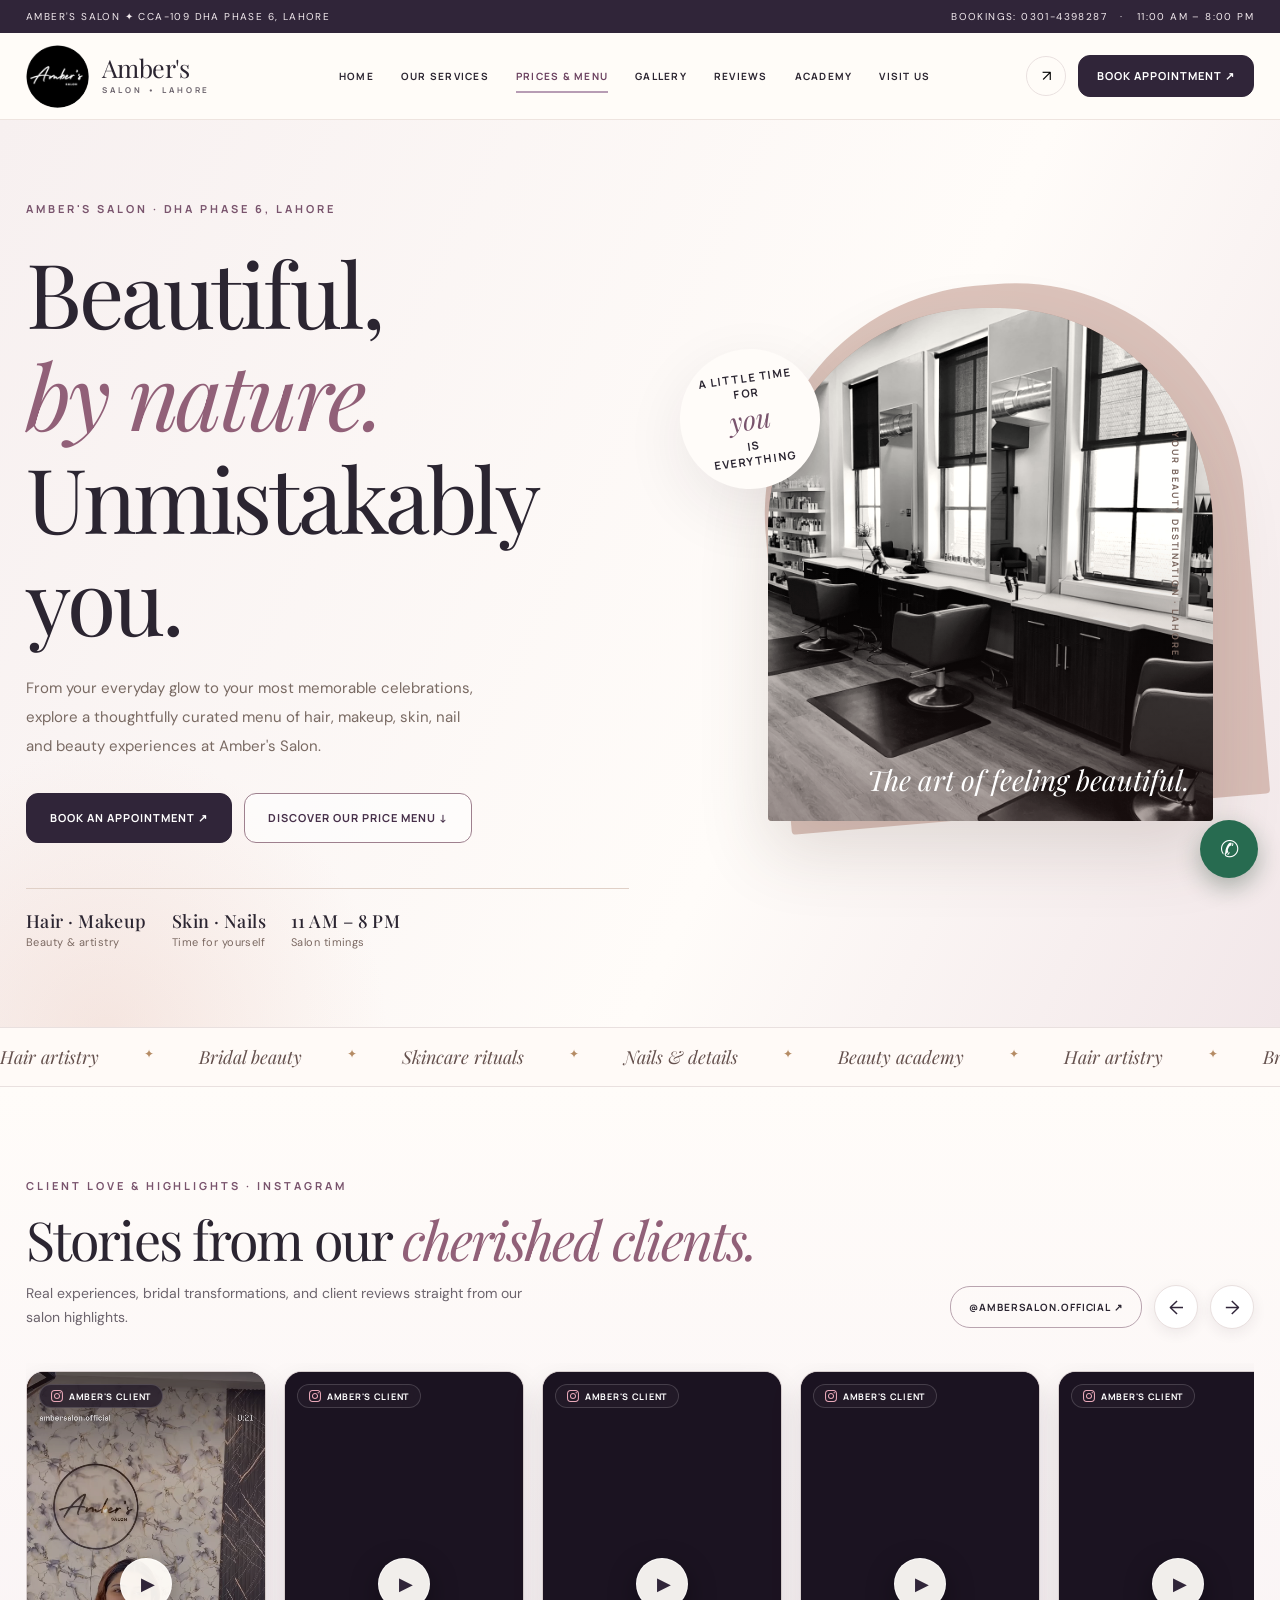
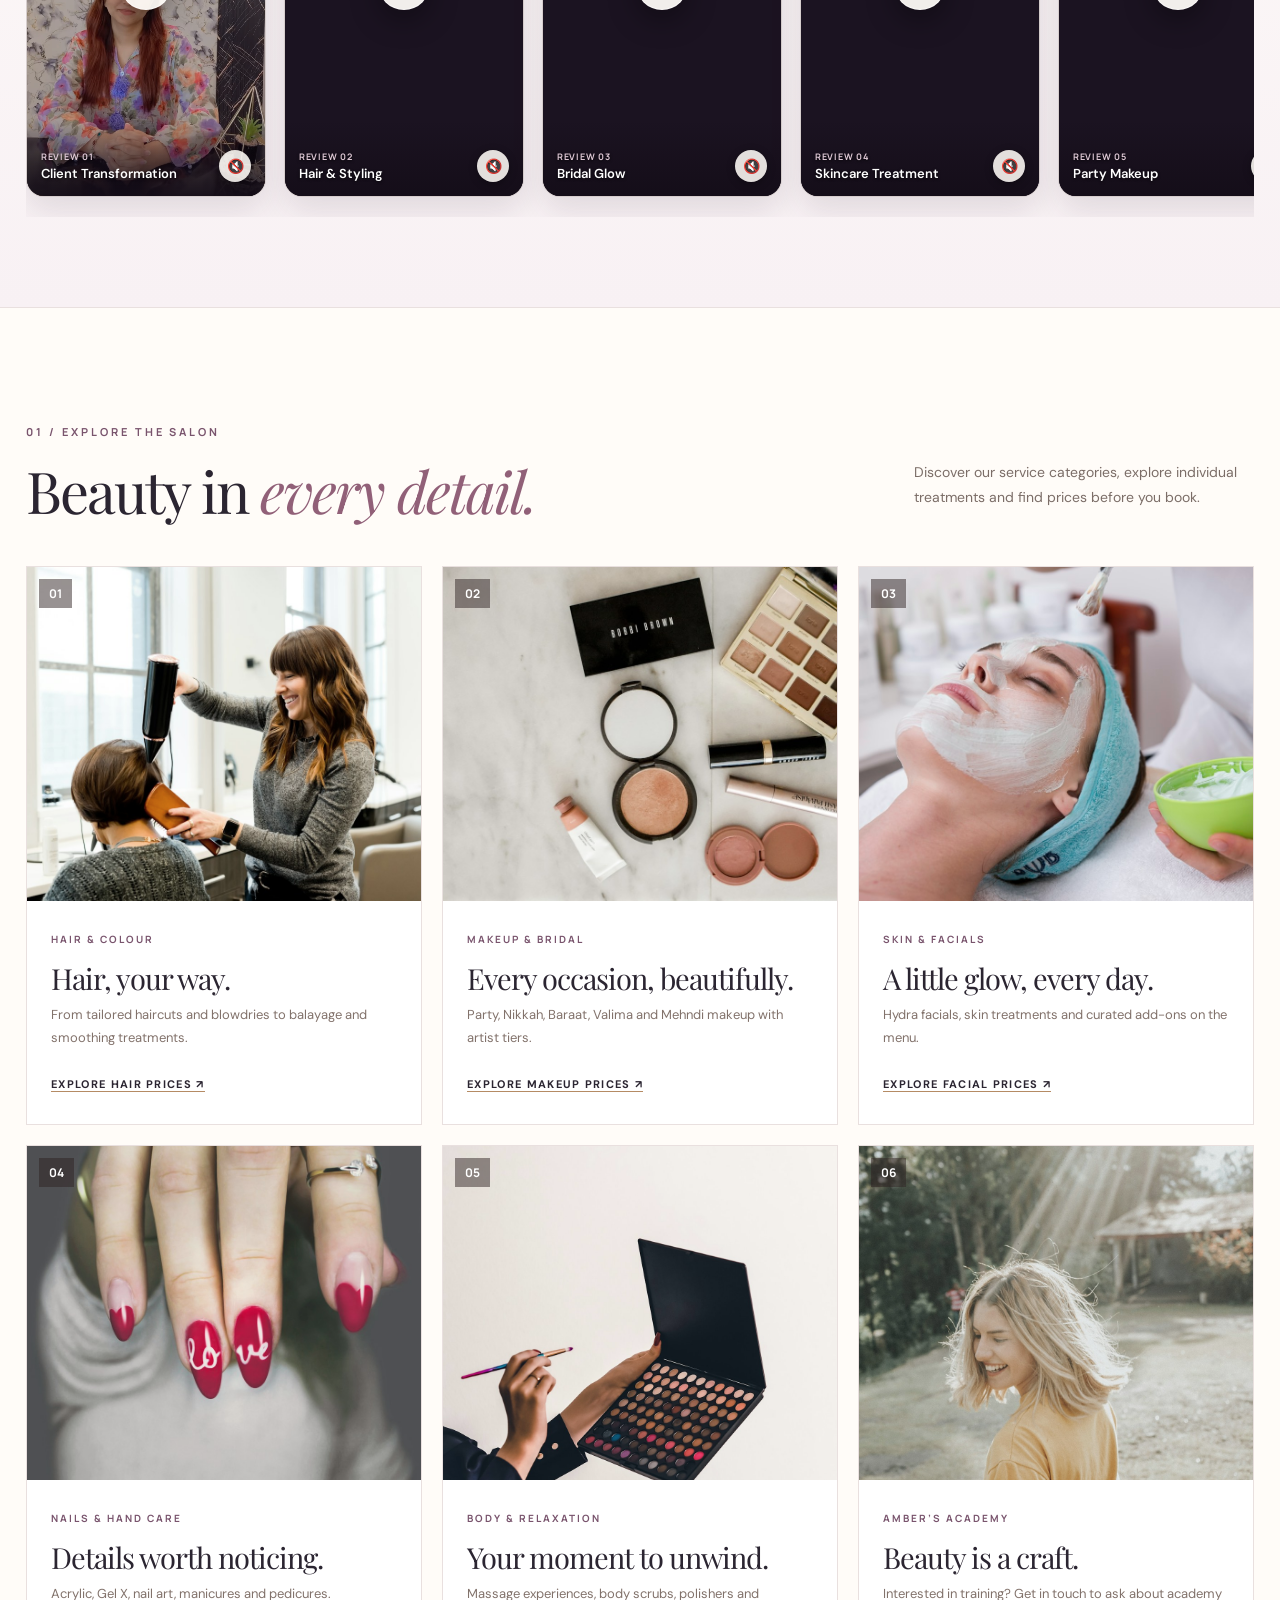
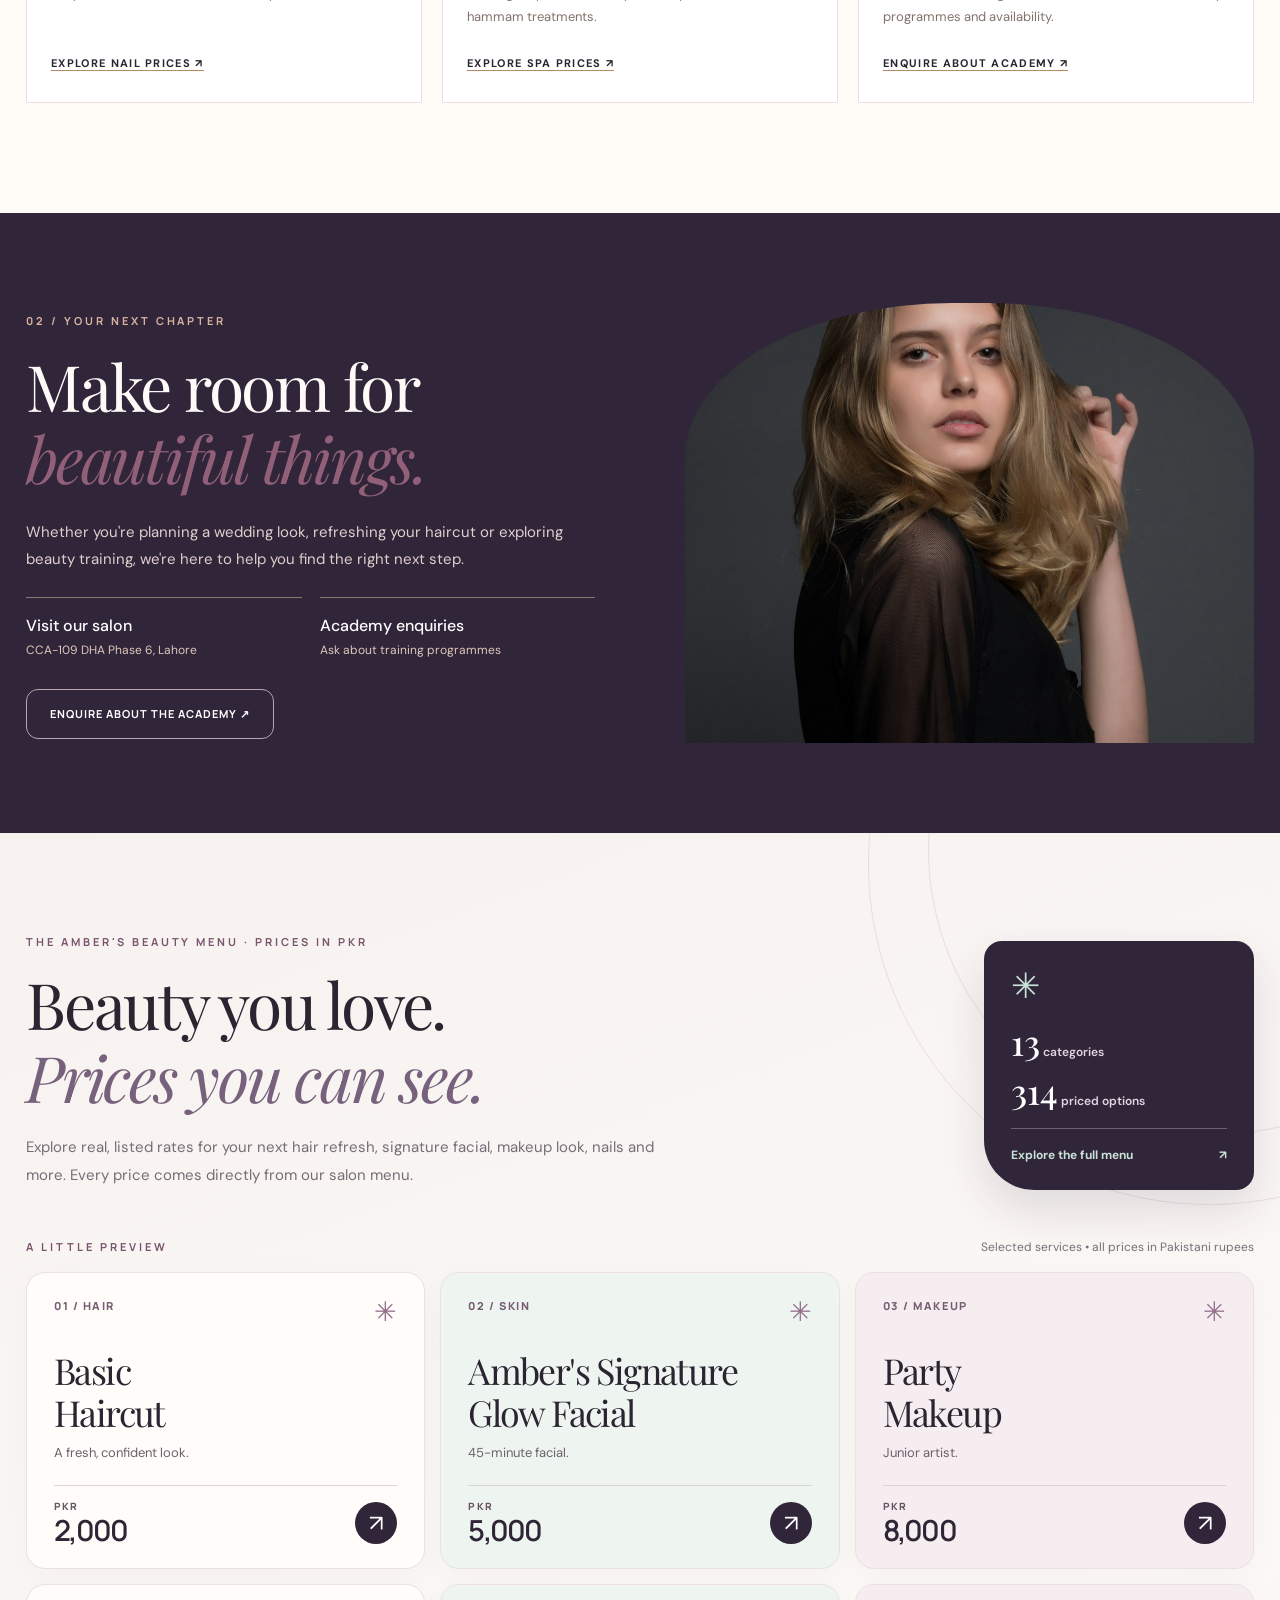
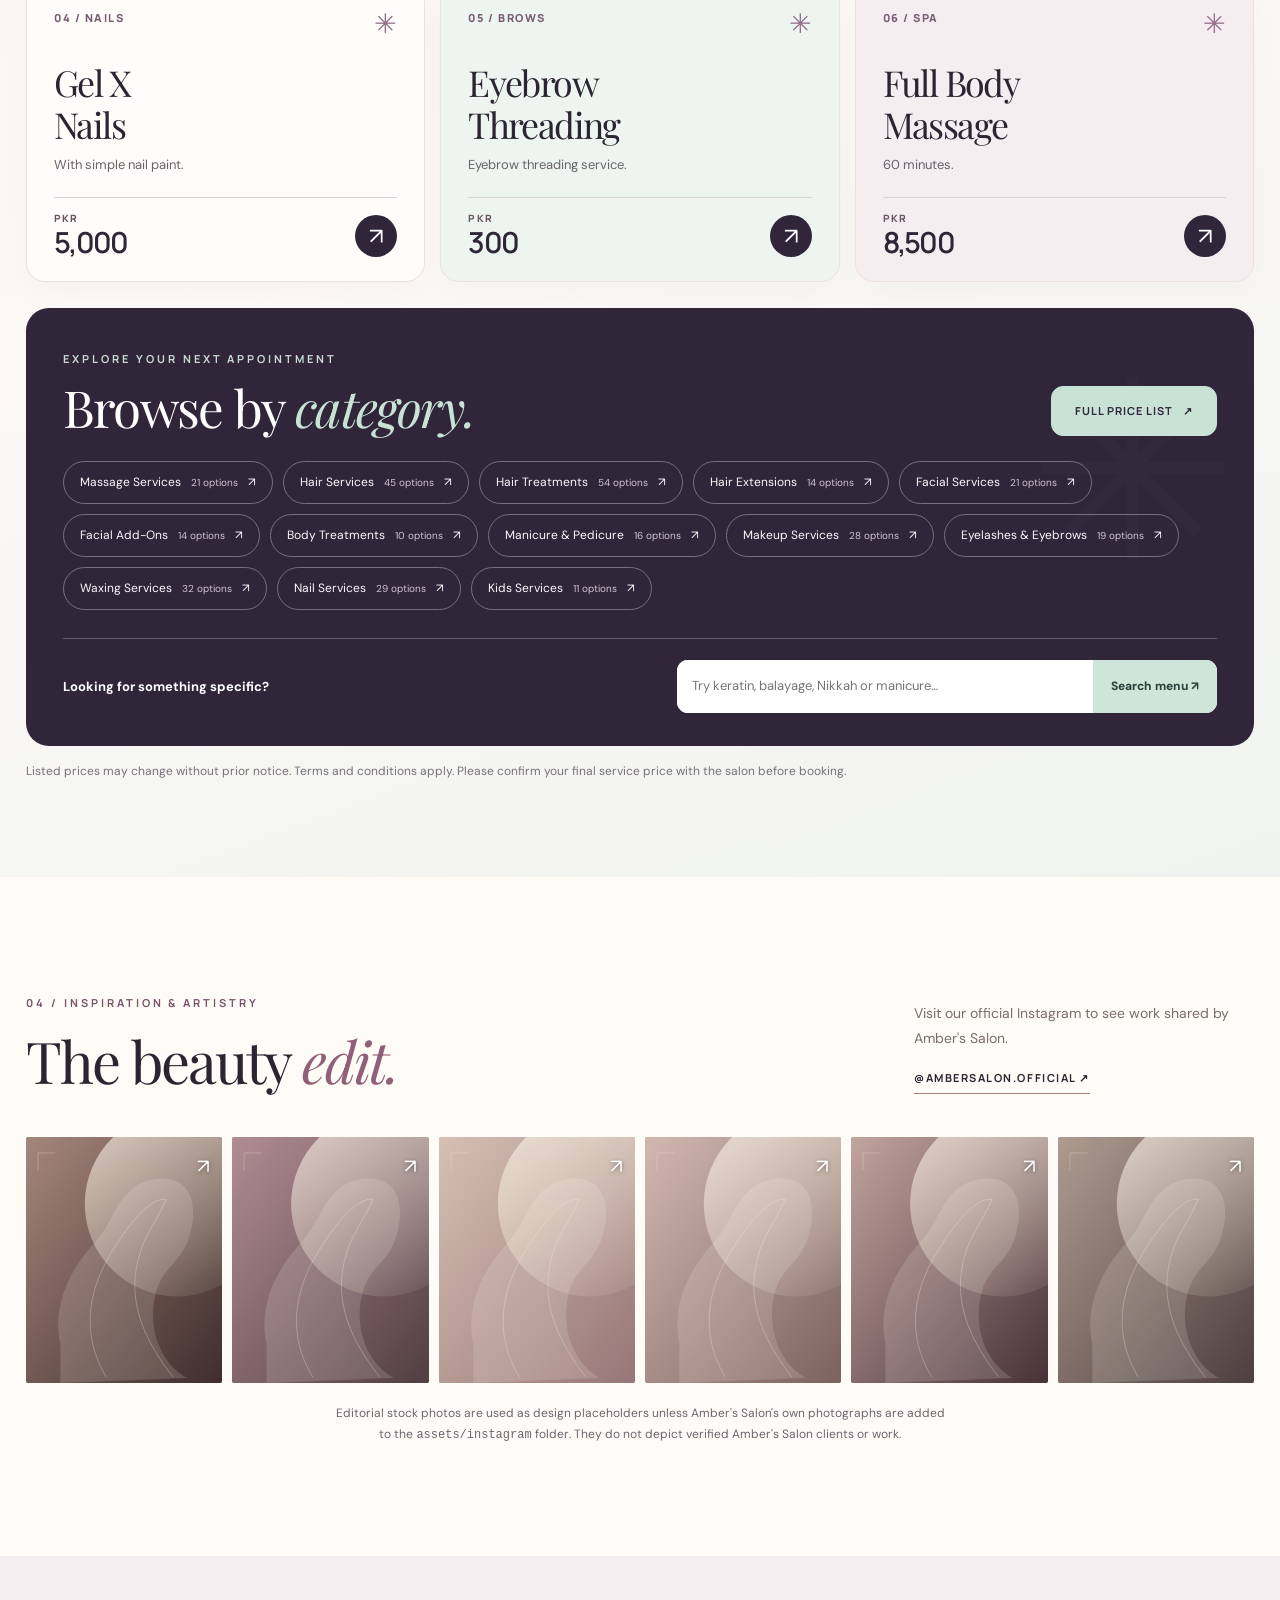
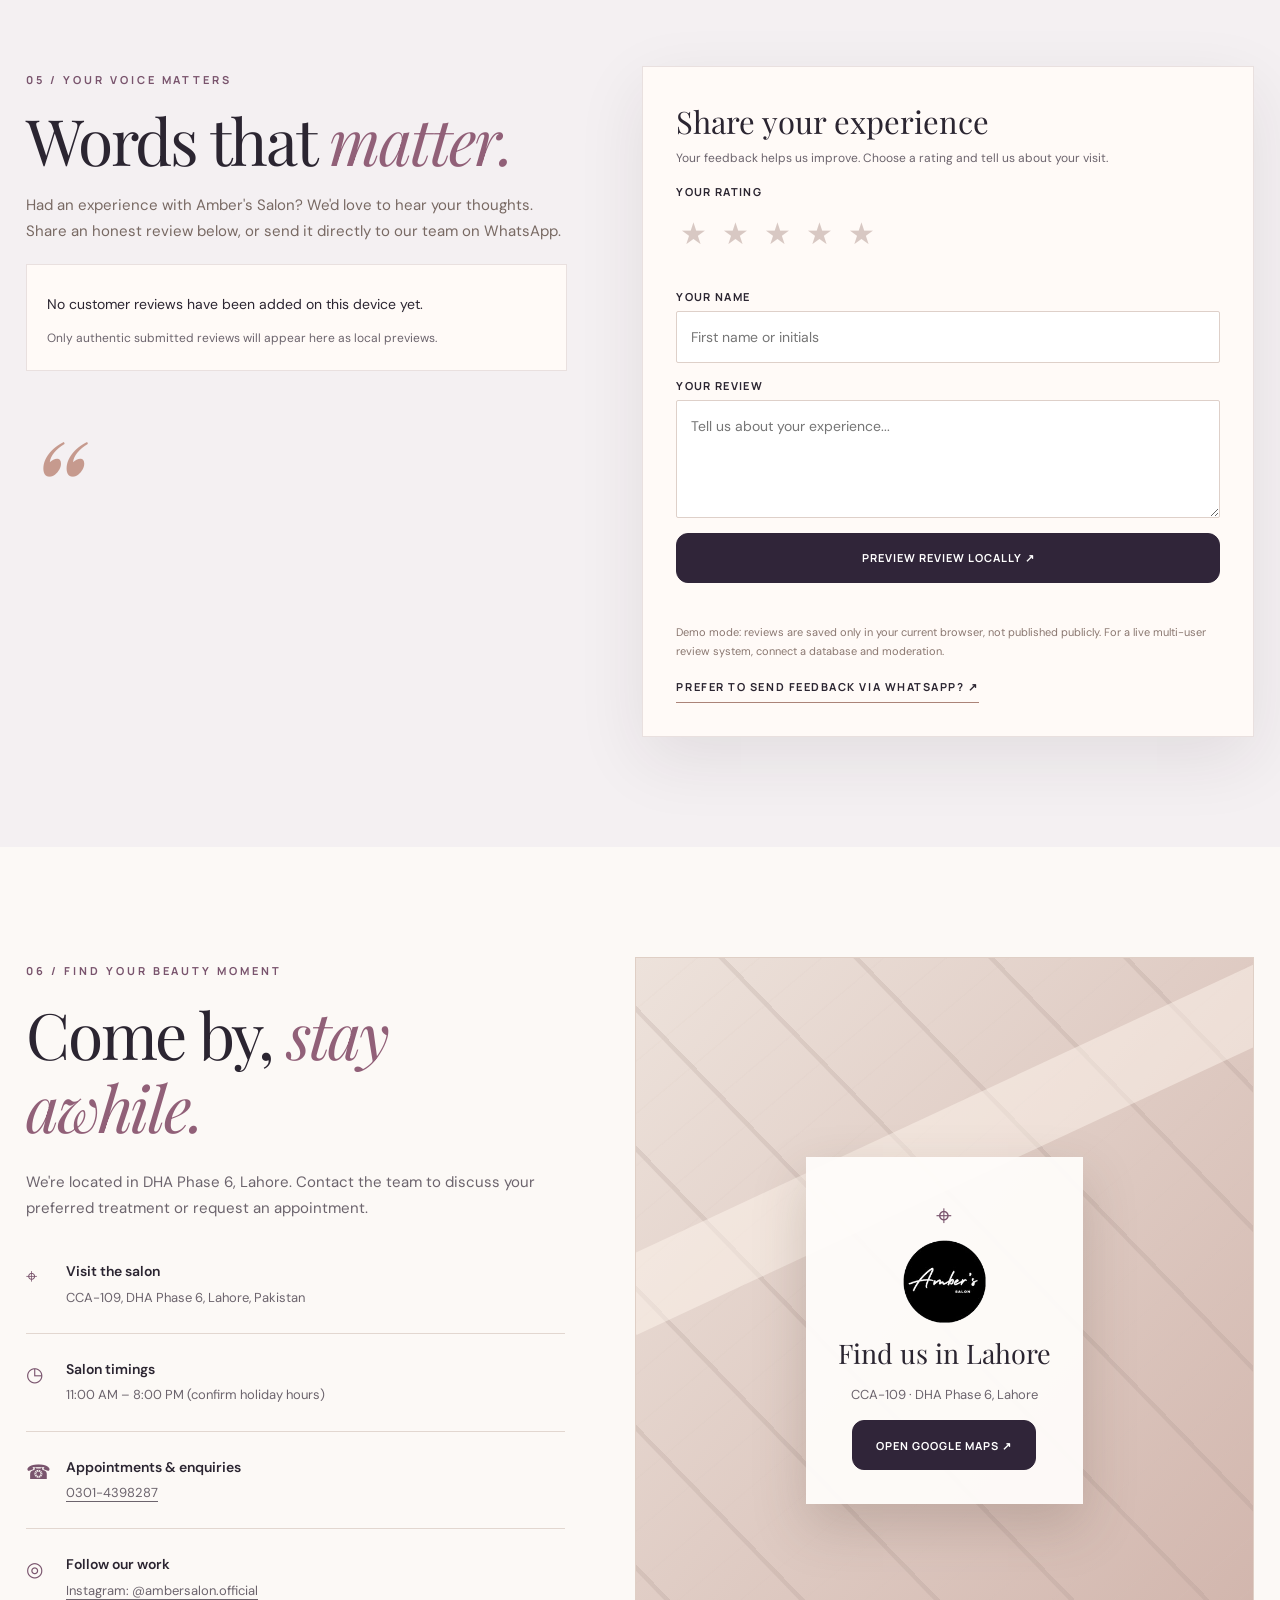
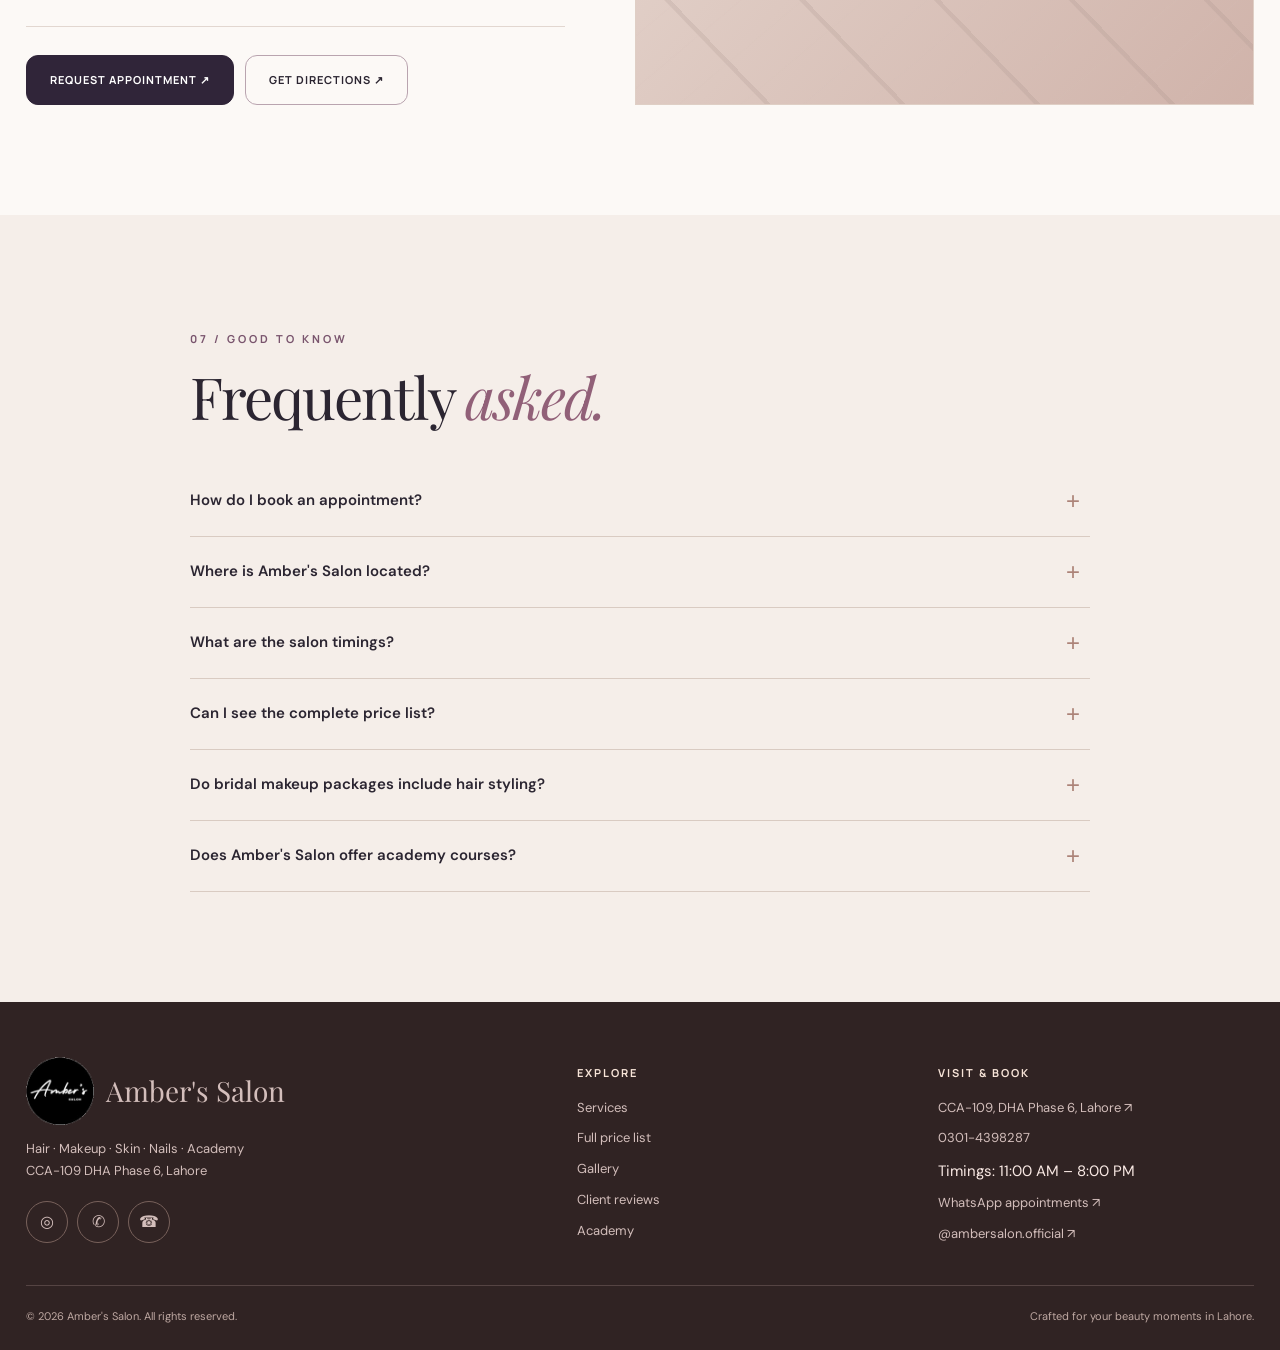
==== commit 8c4d82f2: "feat(highlights): add client video reviews carousel before section 01 with instant lazy playback, au" ====
--- a/index.html
+++ b/index.html
@@ -252,6 +252,147 @@
           academy</span><i>✦</i> <span>Hair artistry</span><i>✦</i><span>Bridal beauty</span><i>✦</i><span>Skincare
           rituals</span><i>✦</i><span>Nails &amp; details</span><i>✦</i><span>Beauty academy</span><i>✦</i></div>
     </div>
+    <!-- Client Highlights Video Carousel (Before 01 Section) -->
+    <section class="highlights-section" id="client-highlights" aria-label="Client review highlights">
+      <div class="container">
+        <div class="highlights-head">
+          <div class="highlights-head-copy">
+            <span class="eyebrow">Client Love &amp; Highlights · Instagram</span>
+            <h2 class="serif">Stories from our <em>cherished clients.</em></h2>
+            <p>Real experiences, bridal transformations, and client reviews straight from our salon highlights.</p>
+          </div>
+          <div class="highlights-controls">
+            <a class="btn outline hl-ig-btn" href="https://www.instagram.com/ambersalon.official/?hl=en" target="_blank" rel="noopener noreferrer">@ambersalon.official ↗</a>
+            <button class="hl-arrow-btn" id="hlPrev" type="button" aria-label="Previous review videos">←</button>
+            <button class="hl-arrow-btn" id="hlNext" type="button" aria-label="Next review videos">→</button>
+          </div>
+        </div>
+      </div>
+      <div class="container highlights-carousel-container">
+        <div class="highlights-track" id="highlightsTrack">
+          <!-- Video 1 -->
+          <article class="highlight-card">
+            <div class="hl-badge-top"><svg viewBox="0 0 24 24"><path d="M12 2.163c3.204 0 3.584.012 4.85.07 3.252.148 4.771 1.691 4.919 4.919.058 1.265.069 1.645.069 4.849 0 3.205-.012 3.584-.069 4.849-.149 3.225-1.664 4.771-4.919 4.919-1.266.058-1.644.07-4.85.07-3.204 0-3.584-.012-4.849-.07-3.26-.149-4.771-1.699-4.919-4.92-.058-1.265-.07-1.644-.07-4.849 0-3.204.013-3.583.07-4.849.149-3.227 1.664-4.771 4.919-4.919 1.266-.057 1.645-.069 4.849-.069zm0-2.163c-3.259 0-3.667.014-4.947.072-4.358.2-6.78 2.618-6.98 6.98-.059 1.281-.073 1.689-.073 4.948 0 3.259.014 3.668.072 4.948.2 4.358 2.618 6.78 6.98 6.98 1.281.058 1.689.072 4.948.072 3.259 0 3.668-.014 4.948-.072 4.354-.2 6.782-2.618 6.979-6.98.059-1.28.073-1.689.073-4.948 0-3.259-.014-3.667-.072-4.947-.196-4.354-2.617-6.78-6.979-6.98-1.281-.059-1.69-.073-4.949-.073zm0 5.838c-3.403 0-6.162 2.759-6.162 6.162s2.759 6.163 6.162 6.163 6.162-2.759 6.162-6.163c0-3.403-2.759-6.162-6.162-6.162zm0 10.162c-2.209 0-4-1.79-4-4 0-2.209 1.791-4 4-4s4 1.791 4 4c0 2.21-1.791 4-4 4zm6.406-11.845c-.796 0-1.441.645-1.441 1.44s.645 1.44 1.441 1.44c.795 0 1.439-.645 1.439-1.44s-.644-1.44-1.439-1.44z"/></svg> Amber's Client</div>
+            <video class="highlight-video" playsinline muted loop preload="metadata">
+              <source src="assets/videos/review-01.mp4#t=0.001" type="video/mp4" />
+            </video>
+            <div class="hl-play-center" aria-label="Play video"><div class="hl-play-btn">▶</div></div>
+            <div class="hl-bottom-bar">
+              <div class="hl-caption"><small>Review 01</small>Client Transformation</div>
+              <button class="hl-mute-btn" type="button" aria-label="Toggle mute">🔇</button>
+            </div>
+          </article>
+          <!-- Video 2 -->
+          <article class="highlight-card">
+            <div class="hl-badge-top"><svg viewBox="0 0 24 24"><path d="M12 2.163c3.204 0 3.584.012 4.85.07 3.252.148 4.771 1.691 4.919 4.919.058 1.265.069 1.645.069 4.849 0 3.205-.012 3.584-.069 4.849-.149 3.225-1.664 4.771-4.919 4.919-1.266.058-1.644.07-4.85.07-3.204 0-3.584-.012-4.849-.07-3.26-.149-4.771-1.699-4.919-4.92-.058-1.265-.07-1.644-.07-4.849 0-3.204.013-3.583.07-4.849.149-3.227 1.664-4.771 4.919-4.919 1.266-.057 1.645-.069 4.849-.069zm0-2.163c-3.259 0-3.667.014-4.947.072-4.358.2-6.78 2.618-6.98 6.98-.059 1.281-.073 1.689-.073 4.948 0 3.259.014 3.668.072 4.948.2 4.358 2.618 6.78 6.98 6.98 1.281.058 1.689.072 4.948.072 3.259 0 3.668-.014 4.948-.072 4.354-.2 6.782-2.618 6.979-6.98.059-1.28.073-1.689.073-4.948 0-3.259-.014-3.667-.072-4.947-.196-4.354-2.617-6.78-6.979-6.98-1.281-.059-1.69-.073-4.949-.073zm0 5.838c-3.403 0-6.162 2.759-6.162 6.162s2.759 6.163 6.162 6.163 6.162-2.759 6.162-6.163c0-3.403-2.759-6.162-6.162-6.162zm0 10.162c-2.209 0-4-1.79-4-4 0-2.209 1.791-4 4-4s4 1.791 4 4c0 2.21-1.791 4-4 4zm6.406-11.845c-.796 0-1.441.645-1.441 1.44s.645 1.44 1.441 1.44c.795 0 1.439-.645 1.439-1.44s-.644-1.44-1.439-1.44z"/></svg> Amber's Client</div>
+            <video class="highlight-video" playsinline muted loop preload="metadata">
+              <source src="assets/videos/review-02.mp4#t=0.001" type="video/mp4" />
+            </video>
+            <div class="hl-play-center" aria-label="Play video"><div class="hl-play-btn">▶</div></div>
+            <div class="hl-bottom-bar">
+              <div class="hl-caption"><small>Review 02</small>Hair &amp; Styling</div>
+              <button class="hl-mute-btn" type="button" aria-label="Toggle mute">🔇</button>
+            </div>
+          </article>
+          <!-- Video 3 -->
+          <article class="highlight-card">
+            <div class="hl-badge-top"><svg viewBox="0 0 24 24"><path d="M12 2.163c3.204 0 3.584.012 4.85.07 3.252.148 4.771 1.691 4.919 4.919.058 1.265.069 1.645.069 4.849 0 3.205-.012 3.584-.069 4.849-.149 3.225-1.664 4.771-4.919 4.919-1.266.058-1.644.07-4.85.07-3.204 0-3.584-.012-4.849-.07-3.26-.149-4.771-1.699-4.919-4.92-.058-1.265-.07-1.644-.07-4.849 0-3.204.013-3.583.07-4.849.149-3.227 1.664-4.771 4.919-4.919 1.266-.057 1.645-.069 4.849-.069zm0-2.163c-3.259 0-3.667.014-4.947.072-4.358.2-6.78 2.618-6.98 6.98-.059 1.281-.073 1.689-.073 4.948 0 3.259.014 3.668.072 4.948.2 4.358 2.618 6.78 6.98 6.98 1.281.058 1.689.072 4.948.072 3.259 0 3.668-.014 4.948-.072 4.354-.2 6.782-2.618 6.979-6.98.059-1.28.073-1.689.073-4.948 0-3.259-.014-3.667-.072-4.947-.196-4.354-2.617-6.78-6.979-6.98-1.281-.059-1.69-.073-4.949-.073zm0 5.838c-3.403 0-6.162 2.759-6.162 6.162s2.759 6.163 6.162 6.163 6.162-2.759 6.162-6.163c0-3.403-2.759-6.162-6.162-6.162zm0 10.162c-2.209 0-4-1.79-4-4 0-2.209 1.791-4 4-4s4 1.791 4 4c0 2.21-1.791 4-4 4zm6.406-11.845c-.796 0-1.441.645-1.441 1.44s.645 1.44 1.441 1.44c.795 0 1.439-.645 1.439-1.44s-.644-1.44-1.439-1.44z"/></svg> Amber's Client</div>
+            <video class="highlight-video" playsinline muted loop preload="metadata">
+              <source src="assets/videos/review-03.mp4#t=0.001" type="video/mp4" />
+            </video>
+            <div class="hl-play-center" aria-label="Play video"><div class="hl-play-btn">▶</div></div>
+            <div class="hl-bottom-bar">
+              <div class="hl-caption"><small>Review 03</small>Bridal Glow</div>
+              <button class="hl-mute-btn" type="button" aria-label="Toggle mute">🔇</button>
+            </div>
+          </article>
+          <!-- Video 4 -->
+          <article class="highlight-card">
+            <div class="hl-badge-top"><svg viewBox="0 0 24 24"><path d="M12 2.163c3.204 0 3.584.012 4.85.07 3.252.148 4.771 1.691 4.919 4.919.058 1.265.069 1.645.069 4.849 0 3.205-.012 3.584-.069 4.849-.149 3.225-1.664 4.771-4.919 4.919-1.266.058-1.644.07-4.85.07-3.204 0-3.584-.012-4.849-.07-3.26-.149-4.771-1.699-4.919-4.92-.058-1.265-.07-1.644-.07-4.849 0-3.204.013-3.583.07-4.849.149-3.227 1.664-4.771 4.919-4.919 1.266-.057 1.645-.069 4.849-.069zm0-2.163c-3.259 0-3.667.014-4.947.072-4.358.2-6.78 2.618-6.98 6.98-.059 1.281-.073 1.689-.073 4.948 0 3.259.014 3.668.072 4.948.2 4.358 2.618 6.78 6.98 6.98 1.281.058 1.689.072 4.948.072 3.259 0 3.668-.014 4.948-.072 4.354-.2 6.782-2.618 6.979-6.98.059-1.28.073-1.689.073-4.948 0-3.259-.014-3.667-.072-4.947-.196-4.354-2.617-6.78-6.979-6.98-1.281-.059-1.69-.073-4.949-.073zm0 5.838c-3.403 0-6.162 2.759-6.162 6.162s2.759 6.163 6.162 6.163 6.162-2.759 6.162-6.163c0-3.403-2.759-6.162-6.162-6.162zm0 10.162c-2.209 0-4-1.79-4-4 0-2.209 1.791-4 4-4s4 1.791 4 4c0 2.21-1.791 4-4 4zm6.406-11.845c-.796 0-1.441.645-1.441 1.44s.645 1.44 1.441 1.44c.795 0 1.439-.645 1.439-1.44s-.644-1.44-1.439-1.44z"/></svg> Amber's Client</div>
+            <video class="highlight-video" playsinline muted loop preload="metadata">
+              <source src="assets/videos/review-04.mp4#t=0.001" type="video/mp4" />
+            </video>
+            <div class="hl-play-center" aria-label="Play video"><div class="hl-play-btn">▶</div></div>
+            <div class="hl-bottom-bar">
+              <div class="hl-caption"><small>Review 04</small>Skincare Treatment</div>
+              <button class="hl-mute-btn" type="button" aria-label="Toggle mute">🔇</button>
+            </div>
+          </article>
+          <!-- Video 5 -->
+          <article class="highlight-card">
+            <div class="hl-badge-top"><svg viewBox="0 0 24 24"><path d="M12 2.163c3.204 0 3.584.012 4.85.07 3.252.148 4.771 1.691 4.919 4.919.058 1.265.069 1.645.069 4.849 0 3.205-.012 3.584-.069 4.849-.149 3.225-1.664 4.771-4.919 4.919-1.266.058-1.644.07-4.85.07-3.204 0-3.584-.012-4.849-.07-3.26-.149-4.771-1.699-4.919-4.92-.058-1.265-.07-1.644-.07-4.849 0-3.204.013-3.583.07-4.849.149-3.227 1.664-4.771 4.919-4.919 1.266-.057 1.645-.069 4.849-.069zm0-2.163c-3.259 0-3.667.014-4.947.072-4.358.2-6.78 2.618-6.98 6.98-.059 1.281-.073 1.689-.073 4.948 0 3.259.014 3.668.072 4.948.2 4.358 2.618 6.78 6.98 6.98 1.281.058 1.689.072 4.948.072 3.259 0 3.668-.014 4.948-.072 4.354-.2 6.782-2.618 6.979-6.98.059-1.28.073-1.689.073-4.948 0-3.259-.014-3.667-.072-4.947-.196-4.354-2.617-6.78-6.979-6.98-1.281-.059-1.69-.073-4.949-.073zm0 5.838c-3.403 0-6.162 2.759-6.162 6.162s2.759 6.163 6.162 6.163 6.162-2.759 6.162-6.163c0-3.403-2.759-6.162-6.162-6.162zm0 10.162c-2.209 0-4-1.79-4-4 0-2.209 1.791-4 4-4s4 1.791 4 4c0 2.21-1.791 4-4 4zm6.406-11.845c-.796 0-1.441.645-1.441 1.44s.645 1.44 1.441 1.44c.795 0 1.439-.645 1.439-1.44s-.644-1.44-1.439-1.44z"/></svg> Amber's Client</div>
+            <video class="highlight-video" playsinline muted loop preload="metadata">
+              <source src="assets/videos/review-05.mp4#t=0.001" type="video/mp4" />
+            </video>
+            <div class="hl-play-center" aria-label="Play video"><div class="hl-play-btn">▶</div></div>
+            <div class="hl-bottom-bar">
+              <div class="hl-caption"><small>Review 05</small>Party Makeup</div>
+              <button class="hl-mute-btn" type="button" aria-label="Toggle mute">🔇</button>
+            </div>
+          </article>
+          <!-- Video 6 -->
+          <article class="highlight-card">
+            <div class="hl-badge-top"><svg viewBox="0 0 24 24"><path d="M12 2.163c3.204 0 3.584.012 4.85.07 3.252.148 4.771 1.691 4.919 4.919.058 1.265.069 1.645.069 4.849 0 3.205-.012 3.584-.069 4.849-.149 3.225-1.664 4.771-4.919 4.919-1.266.058-1.644.07-4.85.07-3.204 0-3.584-.012-4.849-.07-3.26-.149-4.771-1.699-4.919-4.92-.058-1.265-.07-1.644-.07-4.849 0-3.204.013-3.583.07-4.849.149-3.227 1.664-4.771 4.919-4.919 1.266-.057 1.645-.069 4.849-.069zm0-2.163c-3.259 0-3.667.014-4.947.072-4.358.2-6.78 2.618-6.98 6.98-.059 1.281-.073 1.689-.073 4.948 0 3.259.014 3.668.072 4.948.2 4.358 2.618 6.78 6.98 6.98 1.281.058 1.689.072 4.948.072 3.259 0 3.668-.014 4.948-.072 4.354-.2 6.782-2.618 6.979-6.98.059-1.28.073-1.689.073-4.948 0-3.259-.014-3.667-.072-4.947-.196-4.354-2.617-6.78-6.979-6.98-1.281-.059-1.69-.073-4.949-.073zm0 5.838c-3.403 0-6.162 2.759-6.162 6.162s2.759 6.163 6.162 6.163 6.162-2.759 6.162-6.163c0-3.403-2.759-6.162-6.162-6.162zm0 10.162c-2.209 0-4-1.79-4-4 0-2.209 1.791-4 4-4s4 1.791 4 4c0 2.21-1.791 4-4 4zm6.406-11.845c-.796 0-1.441.645-1.441 1.44s.645 1.44 1.441 1.44c.795 0 1.439-.645 1.439-1.44s-.644-1.44-1.439-1.44z"/></svg> Amber's Client</div>
+            <video class="highlight-video" playsinline muted loop preload="metadata">
+              <source src="assets/videos/review-06.mp4#t=0.001" type="video/mp4" />
+            </video>
+            <div class="hl-play-center" aria-label="Play video"><div class="hl-play-btn">▶</div></div>
+            <div class="hl-bottom-bar">
+              <div class="hl-caption"><small>Review 06</small>Signature Services</div>
+              <button class="hl-mute-btn" type="button" aria-label="Toggle mute">🔇</button>
+            </div>
+          </article>
+          <!-- Video 7 -->
+          <article class="highlight-card">
+            <div class="hl-badge-top"><svg viewBox="0 0 24 24"><path d="M12 2.163c3.204 0 3.584.012 4.85.07 3.252.148 4.771 1.691 4.919 4.919.058 1.265.069 1.645.069 4.849 0 3.205-.012 3.584-.069 4.849-.149 3.225-1.664 4.771-4.919 4.919-1.266.058-1.644.07-4.85.07-3.204 0-3.584-.012-4.849-.07-3.26-.149-4.771-1.699-4.919-4.92-.058-1.265-.07-1.644-.07-4.849 0-3.204.013-3.583.07-4.849.149-3.227 1.664-4.771 4.919-4.919 1.266-.057 1.645-.069 4.849-.069zm0-2.163c-3.259 0-3.667.014-4.947.072-4.358.2-6.78 2.618-6.98 6.98-.059 1.281-.073 1.689-.073 4.948 0 3.259.014 3.668.072 4.948.2 4.358 2.618 6.78 6.98 6.98 1.281.058 1.689.072 4.948.072 3.259 0 3.668-.014 4.948-.072 4.354-.2 6.782-2.618 6.979-6.98.059-1.28.073-1.689.073-4.948 0-3.259-.014-3.667-.072-4.947-.196-4.354-2.617-6.78-6.979-6.98-1.281-.059-1.69-.073-4.949-.073zm0 5.838c-3.403 0-6.162 2.759-6.162 6.162s2.759 6.163 6.162 6.163 6.162-2.759 6.162-6.163c0-3.403-2.759-6.162-6.162-6.162zm0 10.162c-2.209 0-4-1.79-4-4 0-2.209 1.791-4 4-4s4 1.791 4 4c0 2.21-1.791 4-4 4zm6.406-11.845c-.796 0-1.441.645-1.441 1.44s.645 1.44 1.441 1.44c.795 0 1.439-.645 1.439-1.44s-.644-1.44-1.439-1.44z"/></svg> Amber's Client</div>
+            <video class="highlight-video" playsinline muted loop preload="metadata">
+              <source src="assets/videos/review-07.mp4#t=0.001" type="video/mp4" />
+            </video>
+            <div class="hl-play-center" aria-label="Play video"><div class="hl-play-btn">▶</div></div>
+            <div class="hl-bottom-bar">
+              <div class="hl-caption"><small>Review 07</small>Nails &amp; Art</div>
+              <button class="hl-mute-btn" type="button" aria-label="Toggle mute">🔇</button>
+            </div>
+          </article>
+          <!-- Video 8 -->
+          <article class="highlight-card">
+            <div class="hl-badge-top"><svg viewBox="0 0 24 24"><path d="M12 2.163c3.204 0 3.584.012 4.85.07 3.252.148 4.771 1.691 4.919 4.919.058 1.265.069 1.645.069 4.849 0 3.205-.012 3.584-.069 4.849-.149 3.225-1.664 4.771-4.919 4.919-1.266.058-1.644.07-4.85.07-3.204 0-3.584-.012-4.849-.07-3.26-.149-4.771-1.699-4.919-4.92-.058-1.265-.07-1.644-.07-4.849 0-3.204.013-3.583.07-4.849.149-3.227 1.664-4.771 4.919-4.919 1.266-.057 1.645-.069 4.849-.069zm0-2.163c-3.259 0-3.667.014-4.947.072-4.358.2-6.78 2.618-6.98 6.98-.059 1.281-.073 1.689-.073 4.948 0 3.259.014 3.668.072 4.948.2 4.358 2.618 6.78 6.98 6.98 1.281.058 1.689.072 4.948.072 3.259 0 3.668-.014 4.948-.072 4.354-.2 6.782-2.618 6.979-6.98.059-1.28.073-1.689.073-4.948 0-3.259-.014-3.667-.072-4.947-.196-4.354-2.617-6.78-6.979-6.98-1.281-.059-1.69-.073-4.949-.073zm0 5.838c-3.403 0-6.162 2.759-6.162 6.162s2.759 6.163 6.162 6.163 6.162-2.759 6.162-6.163c0-3.403-2.759-6.162-6.162-6.162zm0 10.162c-2.209 0-4-1.79-4-4 0-2.209 1.791-4 4-4s4 1.791 4 4c0 2.21-1.791 4-4 4zm6.406-11.845c-.796 0-1.441.645-1.441 1.44s.645 1.44 1.441 1.44c.795 0 1.439-.645 1.439-1.44s-.644-1.44-1.439-1.44z"/></svg> Amber's Client</div>
+            <video class="highlight-video" playsinline muted loop preload="metadata">
+              <source src="assets/videos/review-08.mp4#t=0.001" type="video/mp4" />
+            </video>
+            <div class="hl-play-center" aria-label="Play video"><div class="hl-play-btn">▶</div></div>
+            <div class="hl-bottom-bar">
+              <div class="hl-caption"><small>Review 08</small>Salon Ambiance</div>
+              <button class="hl-mute-btn" type="button" aria-label="Toggle mute">🔇</button>
+            </div>
+          </article>
+          <!-- Video 9 -->
+          <article class="highlight-card">
+            <div class="hl-badge-top"><svg viewBox="0 0 24 24"><path d="M12 2.163c3.204 0 3.584.012 4.85.07 3.252.148 4.771 1.691 4.919 4.919.058 1.265.069 1.645.069 4.849 0 3.205-.012 3.584-.069 4.849-.149 3.225-1.664 4.771-4.919 4.919-1.266.058-1.644.07-4.85.07-3.204 0-3.584-.012-4.849-.07-3.26-.149-4.771-1.699-4.919-4.92-.058-1.265-.07-1.644-.07-4.849 0-3.204.013-3.583.07-4.849.149-3.227 1.664-4.771 4.919-4.919 1.266-.057 1.645-.069 4.849-.069zm0-2.163c-3.259 0-3.667.014-4.947.072-4.358.2-6.78 2.618-6.98 6.98-.059 1.281-.073 1.689-.073 4.948 0 3.259.014 3.668.072 4.948.2 4.358 2.618 6.78 6.98 6.98 1.281.058 1.689.072 4.948.072 3.259 0 3.668-.014 4.948-.072 4.354-.2 6.782-2.618 6.979-6.98.059-1.28.073-1.689.073-4.948 0-3.259-.014-3.667-.072-4.947-.196-4.354-2.617-6.78-6.979-6.98-1.281-.059-1.69-.073-4.949-.073zm0 5.838c-3.403 0-6.162 2.759-6.162 6.162s2.759 6.163 6.162 6.163 6.162-2.759 6.162-6.163c0-3.403-2.759-6.162-6.162-6.162zm0 10.162c-2.209 0-4-1.79-4-4 0-2.209 1.791-4 4-4s4 1.791 4 4c0 2.21-1.791 4-4 4zm6.406-11.845c-.796 0-1.441.645-1.441 1.44s.645 1.44 1.441 1.44c.795 0 1.439-.645 1.439-1.44s-.644-1.44-1.439-1.44z"/></svg> Amber's Client</div>
+            <video class="highlight-video" playsinline muted loop preload="metadata">
+              <source src="assets/videos/review-09.mp4#t=0.001" type="video/mp4" />
+            </video>
+            <div class="hl-play-center" aria-label="Play video"><div class="hl-play-btn">▶</div></div>
+            <div class="hl-bottom-bar">
+              <div class="hl-caption"><small>Review 09</small>Client Delight</div>
+              <button class="hl-mute-btn" type="button" aria-label="Toggle mute">🔇</button>
+            </div>
+          </article>
+          <!-- Video 10 -->
+          <article class="highlight-card">
+            <div class="hl-badge-top"><svg viewBox="0 0 24 24"><path d="M12 2.163c3.204 0 3.584.012 4.85.07 3.252.148 4.771 1.691 4.919 4.919.058 1.265.069 1.645.069 4.849 0 3.205-.012 3.584-.069 4.849-.149 3.225-1.664 4.771-4.919 4.919-1.266.058-1.644.07-4.85.07-3.204 0-3.584-.012-4.849-.07-3.26-.149-4.771-1.699-4.919-4.92-.058-1.265-.07-1.644-.07-4.849 0-3.204.013-3.583.07-4.849.149-3.227 1.664-4.771 4.919-4.919 1.266-.057 1.645-.069 4.849-.069zm0-2.163c-3.259 0-3.667.014-4.947.072-4.358.2-6.78 2.618-6.98 6.98-.059 1.281-.073 1.689-.073 4.948 0 3.259.014 3.668.072 4.948.2 4.358 2.618 6.78 6.98 6.98 1.281.058 1.689.072 4.948.072 3.259 0 3.668-.014 4.948-.072 4.354-.2 6.782-2.618 6.979-6.98.059-1.28.073-1.689.073-4.948 0-3.259-.014-3.667-.072-4.947-.196-4.354-2.617-6.78-6.979-6.98-1.281-.059-1.69-.073-4.949-.073zm0 5.838c-3.403 0-6.162 2.759-6.162 6.162s2.759 6.163 6.162 6.163 6.162-2.759 6.162-6.163c0-3.403-2.759-6.162-6.162-6.162zm0 10.162c-2.209 0-4-1.79-4-4 0-2.209 1.791-4 4-4s4 1.791 4 4c0 2.21-1.791 4-4 4zm6.406-11.845c-.796 0-1.441.645-1.441 1.44s.645 1.44 1.441 1.44c.795 0 1.439-.645 1.439-1.44s-.644-1.44-1.439-1.44z"/></svg> Amber's Client</div>
+            <video class="highlight-video" playsinline muted loop preload="metadata">
+              <source src="assets/videos/review-10.mp4#t=0.001" type="video/mp4" />
+            </video>
+            <div class="hl-play-center" aria-label="Play video"><div class="hl-play-btn">▶</div></div>
+            <div class="hl-bottom-bar">
+              <div class="hl-caption"><small>Review 10</small>Complete Look</div>
+              <button class="hl-mute-btn" type="button" aria-label="Toggle mute">🔇</button>
+            </div>
+          </article>
+        </div>
+      </div>
+    </section>
     <section class="section" id="services">
       <div class="container">
         <div class="section-head">
--- a/assets/refined.css
+++ b/assets/refined.css
@@ -265,3 +265,241 @@
   .category-filter-list{width:100%;max-width:100%;min-width:0;overflow-x:auto;overscroll-behavior-x:contain}
   .catalog-tools,.catalog-topline,.catalog-tools .bar,.catalog-search-wrap,#catalog{min-width:0;max-width:100%}
 }
+
+/* ==========================================================================
+   Client Review Videos & Instagram Highlights Carousel
+   ========================================================================== */
+.highlights-section {
+  padding: 85px 0 90px;
+  background: linear-gradient(180deg, #fffcf9 0%, #f8f1f4 100%);
+  border-bottom: 1px solid var(--line);
+  position: relative;
+  overflow: hidden;
+}
+.highlights-head {
+  display: flex;
+  align-items: flex-end;
+  justify-content: space-between;
+  gap: 24px;
+  margin-bottom: 34px;
+  flex-wrap: wrap;
+}
+.highlights-head-copy h2 {
+  font-size: clamp(34px, 4.2vw, 56px);
+  margin: 10px 0 12px;
+  line-height: 1.15;
+  color: var(--ink);
+}
+.highlights-head-copy p {
+  color: var(--muted);
+  font-size: 14px;
+  max-width: 520px;
+  margin: 0;
+  line-height: 1.7;
+}
+.highlights-controls {
+  display: flex;
+  align-items: center;
+  gap: 12px;
+}
+.hl-ig-btn {
+  font-size: 10px;
+  padding: 10px 18px;
+  min-height: 42px;
+  border-color: #ba9fae;
+  color: var(--plum);
+  background: #ffffffa6;
+  border-radius: 20px;
+}
+.hl-ig-btn:hover {
+  background: var(--plum);
+  color: #fff;
+  border-color: var(--plum);
+}
+.hl-arrow-btn {
+  width: 44px;
+  height: 44px;
+  border-radius: 50%;
+  border: 1px solid var(--line);
+  background: #ffffff;
+  color: var(--plum);
+  display: inline-grid;
+  place-items: center;
+  font-size: 19px;
+  cursor: pointer;
+  transition: all .2s ease;
+  box-shadow: 0 4px 14px rgba(48,37,57,.08);
+}
+.hl-arrow-btn:hover {
+  background: var(--plum);
+  color: #fff;
+  border-color: var(--plum);
+  transform: translateY(-2px);
+  box-shadow: 0 8px 20px rgba(48,37,57,.16);
+}
+.hl-arrow-btn:active {
+  transform: scale(0.95);
+}
+.highlights-carousel-container {
+  overflow: visible;
+}
+.highlights-track {
+  display: flex;
+  gap: 18px;
+  overflow-x: auto;
+  scroll-snap-type: x mandatory;
+  scroll-behavior: smooth;
+  scrollbar-width: none;
+  -ms-overflow-style: none;
+  -webkit-overflow-scrolling: touch;
+  padding: 8px 4px 20px;
+}
+.highlights-track::-webkit-scrollbar {
+  display: none;
+}
+.highlight-card {
+  flex: 0 0 240px;
+  width: 240px;
+  height: 426px;
+  scroll-snap-align: start;
+  position: relative;
+  border-radius: 18px;
+  overflow: hidden;
+  background: #241c2a;
+  box-shadow: 0 14px 32px rgba(48,37,57,.12);
+  border: 1px solid rgba(233,224,223,.9);
+  transition: transform .28s ease, box-shadow .28s ease, border-color .28s ease;
+  user-select: none;
+  cursor: pointer;
+}
+.highlight-card:hover {
+  transform: translateY(-5px);
+  box-shadow: 0 22px 48px rgba(48,37,57,.22);
+  border-color: var(--gold);
+}
+.highlight-video {
+  width: 100%;
+  height: 100%;
+  object-fit: cover;
+  display: block;
+  background: #1e1624;
+}
+.hl-badge-top {
+  position: absolute;
+  top: 12px;
+  left: 12px;
+  z-index: 3;
+  display: inline-flex;
+  align-items: center;
+  gap: 6px;
+  background: rgba(36,28,42,.78);
+  backdrop-filter: blur(10px);
+  padding: 5px 11px;
+  border-radius: 20px;
+  color: #fff;
+  font: 700 9px/1 'Manrope', sans-serif;
+  letter-spacing: .08em;
+  text-transform: uppercase;
+  border: 1px solid rgba(255,255,255,.16);
+  pointer-events: none;
+}
+.hl-badge-top svg {
+  width: 12px;
+  height: 12px;
+  fill: #e8a8b8;
+}
+.hl-play-center {
+  position: absolute;
+  inset: 0;
+  display: grid;
+  place-items: center;
+  z-index: 2;
+  background: rgba(20,13,24,.22);
+  transition: opacity .25s ease, background .25s ease;
+}
+.hl-play-btn {
+  width: 52px;
+  height: 52px;
+  border-radius: 50%;
+  background: rgba(255,252,248,.94);
+  color: var(--plum);
+  display: grid;
+  place-items: center;
+  padding-left: 3px;
+  font-size: 18px;
+  box-shadow: 0 10px 28px rgba(0,0,0,.35);
+  transition: transform .2s ease, background .2s ease;
+  border: 1px solid rgba(255,255,255,.6);
+}
+.highlight-card:hover .hl-play-btn {
+  transform: scale(1.1);
+  background: #ffffff;
+}
+.highlight-card.is-playing .hl-play-center {
+  opacity: 0;
+  pointer-events: none;
+}
+.highlight-card.is-playing:hover .hl-play-center {
+  opacity: 1;
+  pointer-events: auto;
+  background: rgba(20,13,24,.3);
+}
+.hl-bottom-bar {
+  position: absolute;
+  left: 0;
+  right: 0;
+  bottom: 0;
+  z-index: 3;
+  padding: 30px 14px 14px;
+  background: linear-gradient(180deg, transparent 0%, rgba(20,13,24,.92) 100%);
+  display: flex;
+  align-items: flex-end;
+  justify-content: space-between;
+  gap: 8px;
+}
+.hl-caption {
+  color: #fff;
+  font: 600 13px/1.3 'DM Sans', sans-serif;
+  text-shadow: 0 1px 3px rgba(0,0,0,.7);
+}
+.hl-caption small {
+  display: block;
+  color: #dec8d5;
+  font: 700 9px 'Manrope', sans-serif;
+  letter-spacing: .08em;
+  text-transform: uppercase;
+  margin-bottom: 3px;
+}
+.hl-mute-btn {
+  background: rgba(255,252,248,.88);
+  border: none;
+  width: 32px;
+  height: 32px;
+  border-radius: 50%;
+  color: var(--plum);
+  display: grid;
+  place-items: center;
+  font-size: 14px;
+  cursor: pointer;
+  transition: transform .2s ease, background .2s ease;
+  flex-shrink: 0;
+  box-shadow: 0 2px 8px rgba(0,0,0,.3);
+}
+.hl-mute-btn:hover {
+  background: #ffffff;
+  transform: scale(1.12);
+}
+
+@media (max-width: 768px) {
+  .highlights-section {
+    padding: 60px 0 65px;
+  }
+  .highlight-card {
+    flex: 0 0 200px;
+    width: 200px;
+    height: 355px;
+  }
+  .highlights-head {
+    margin-bottom: 24px;
+  }
+}
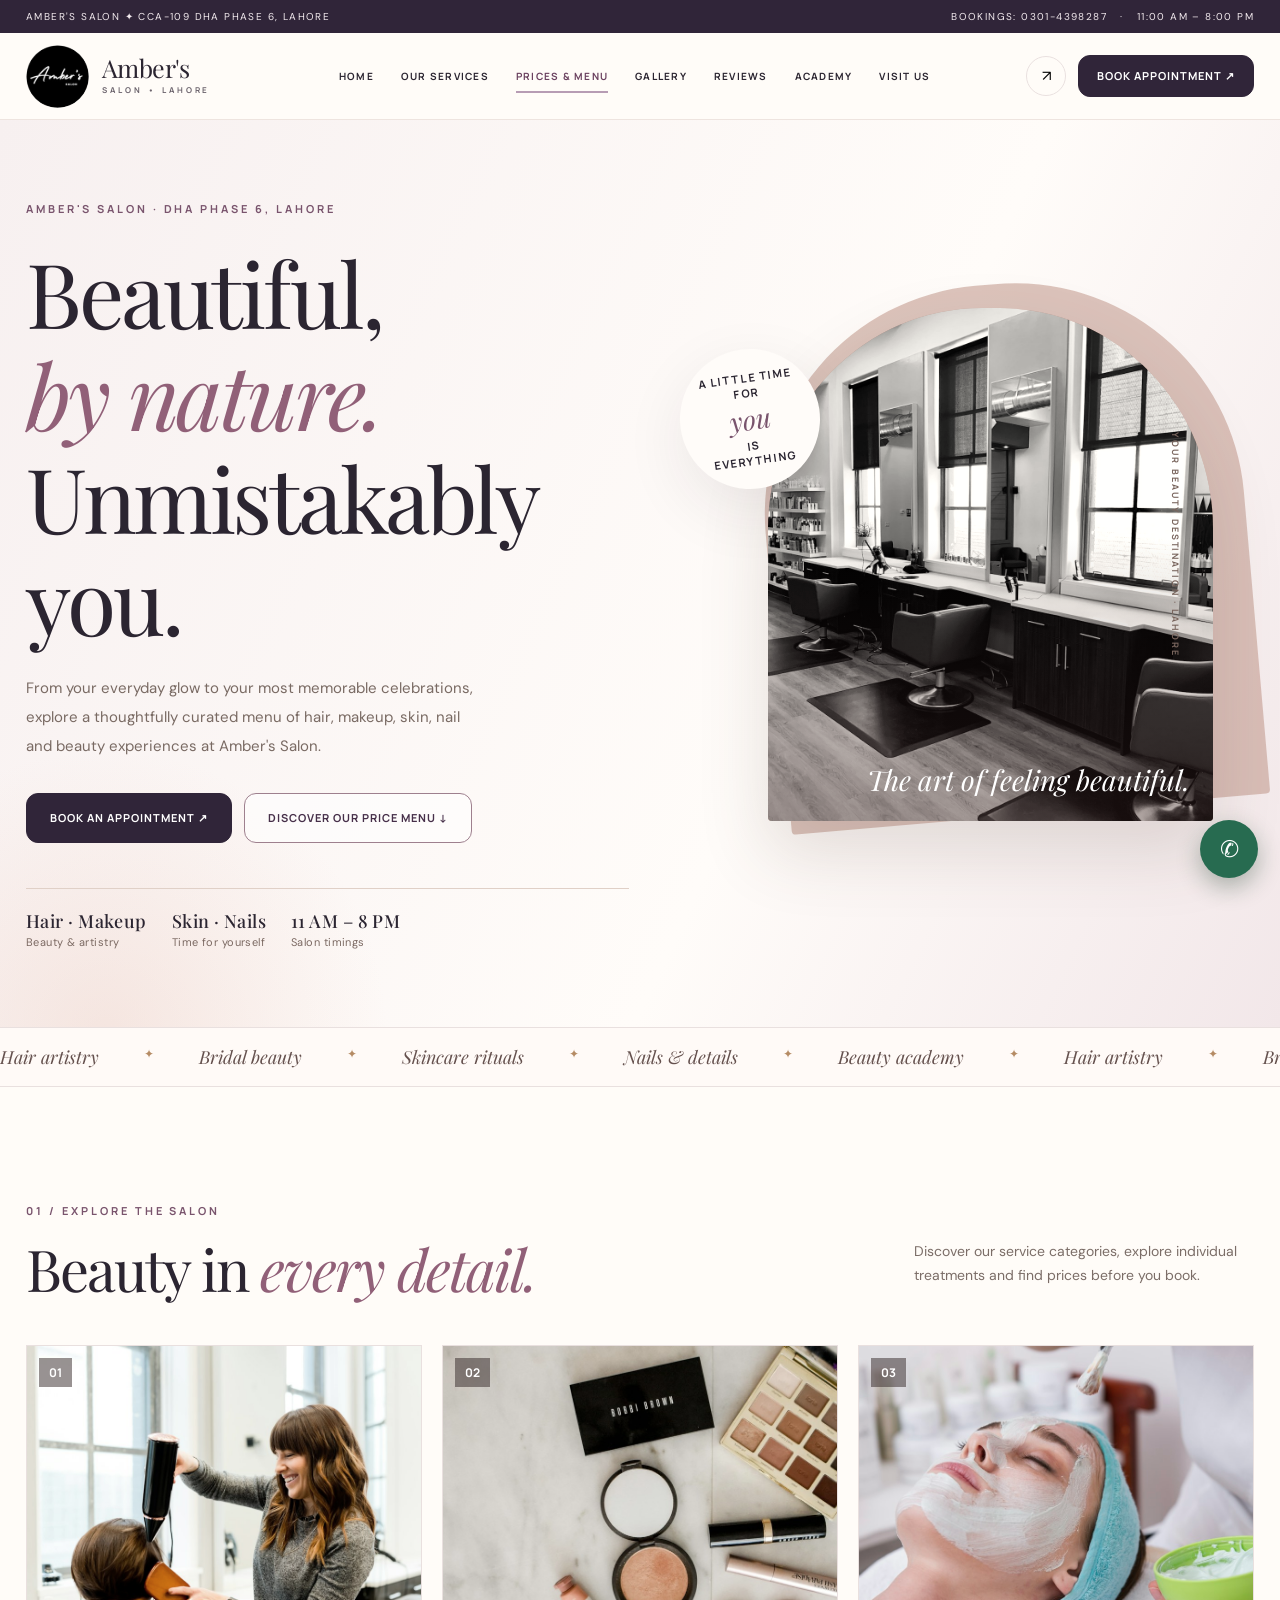
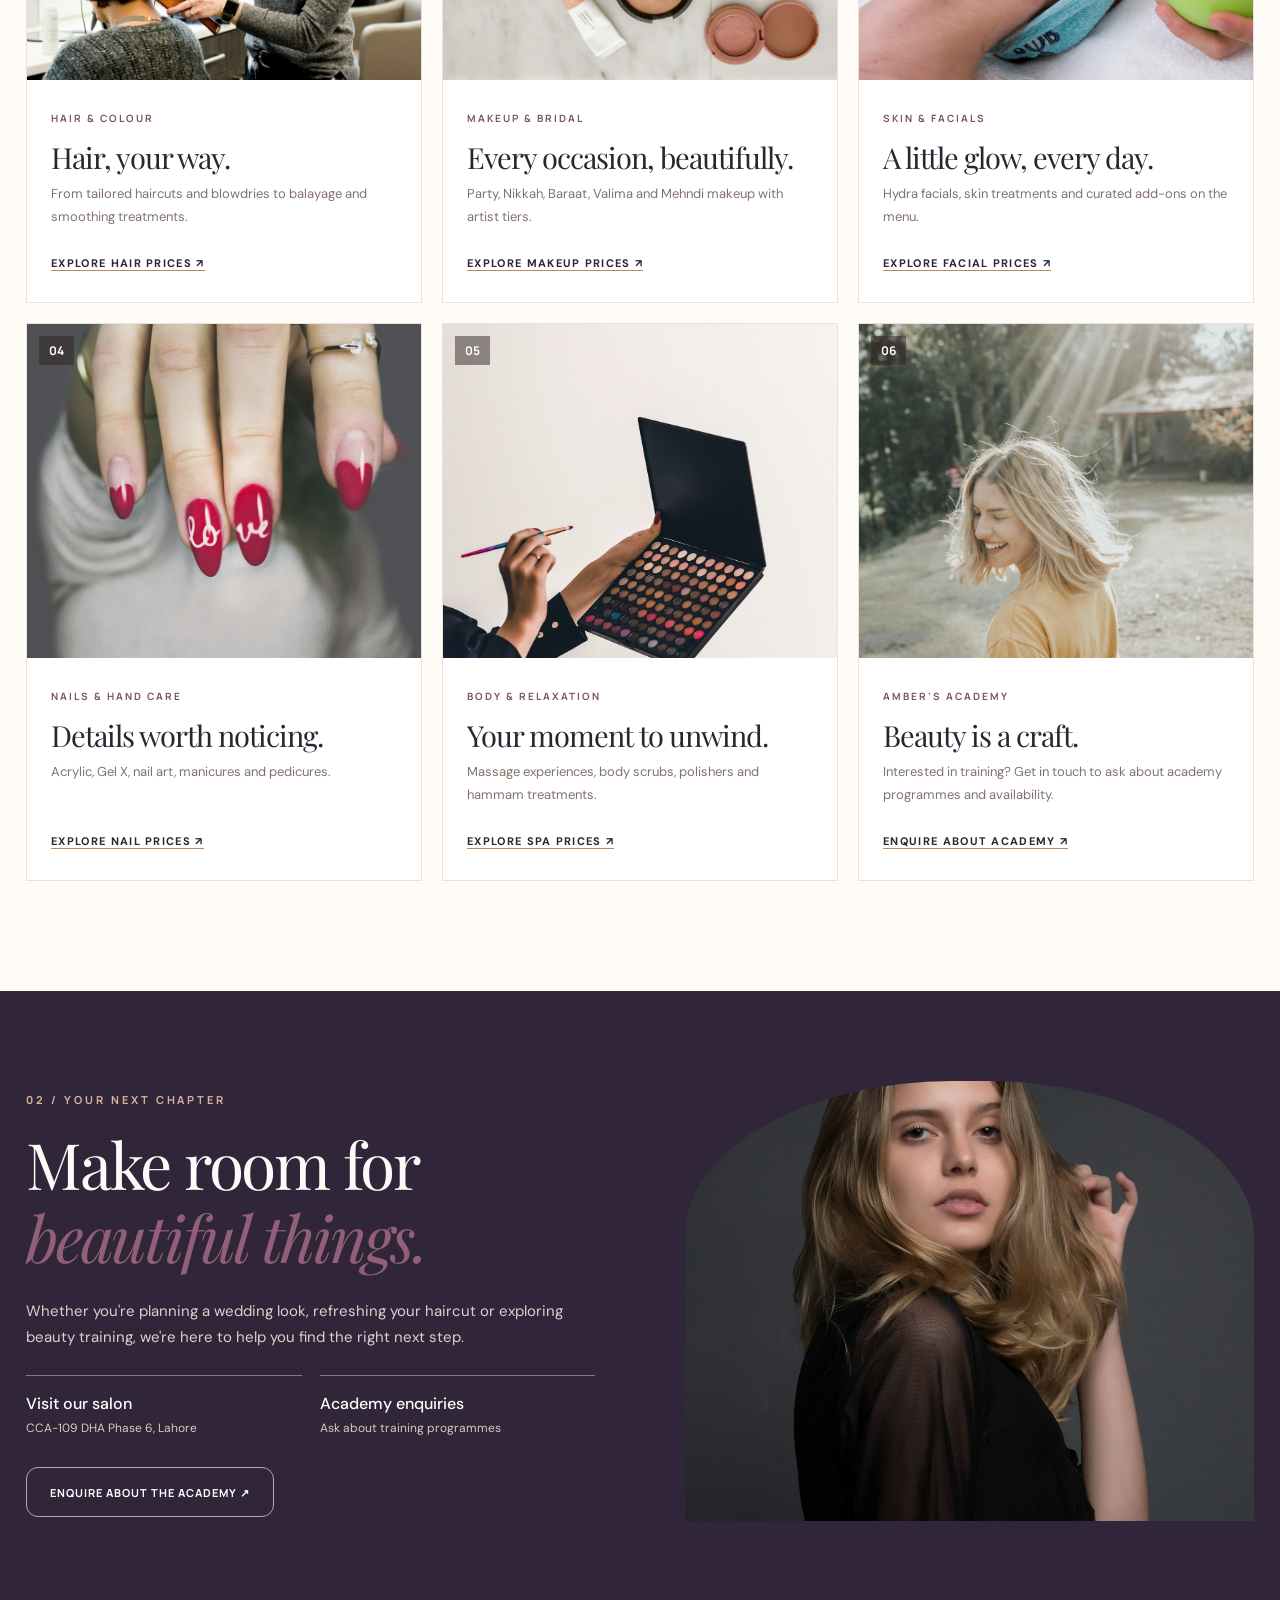
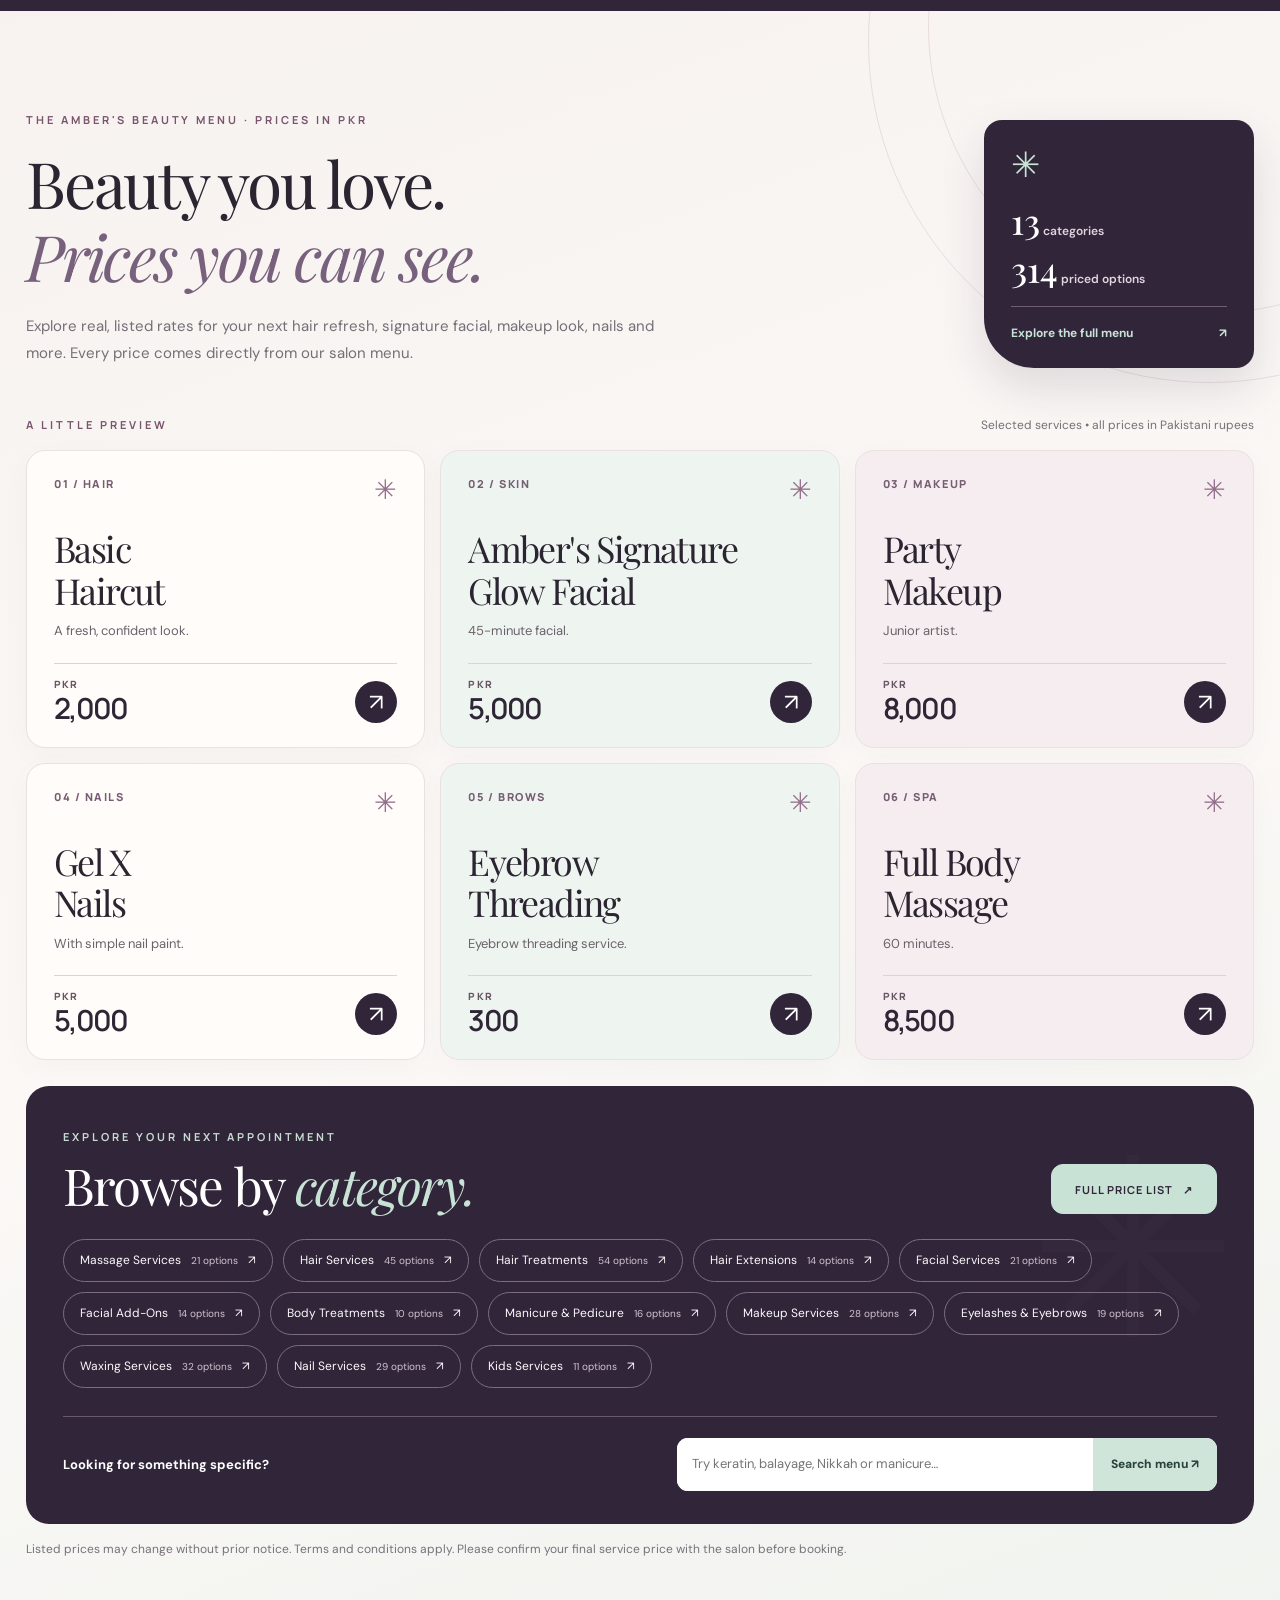
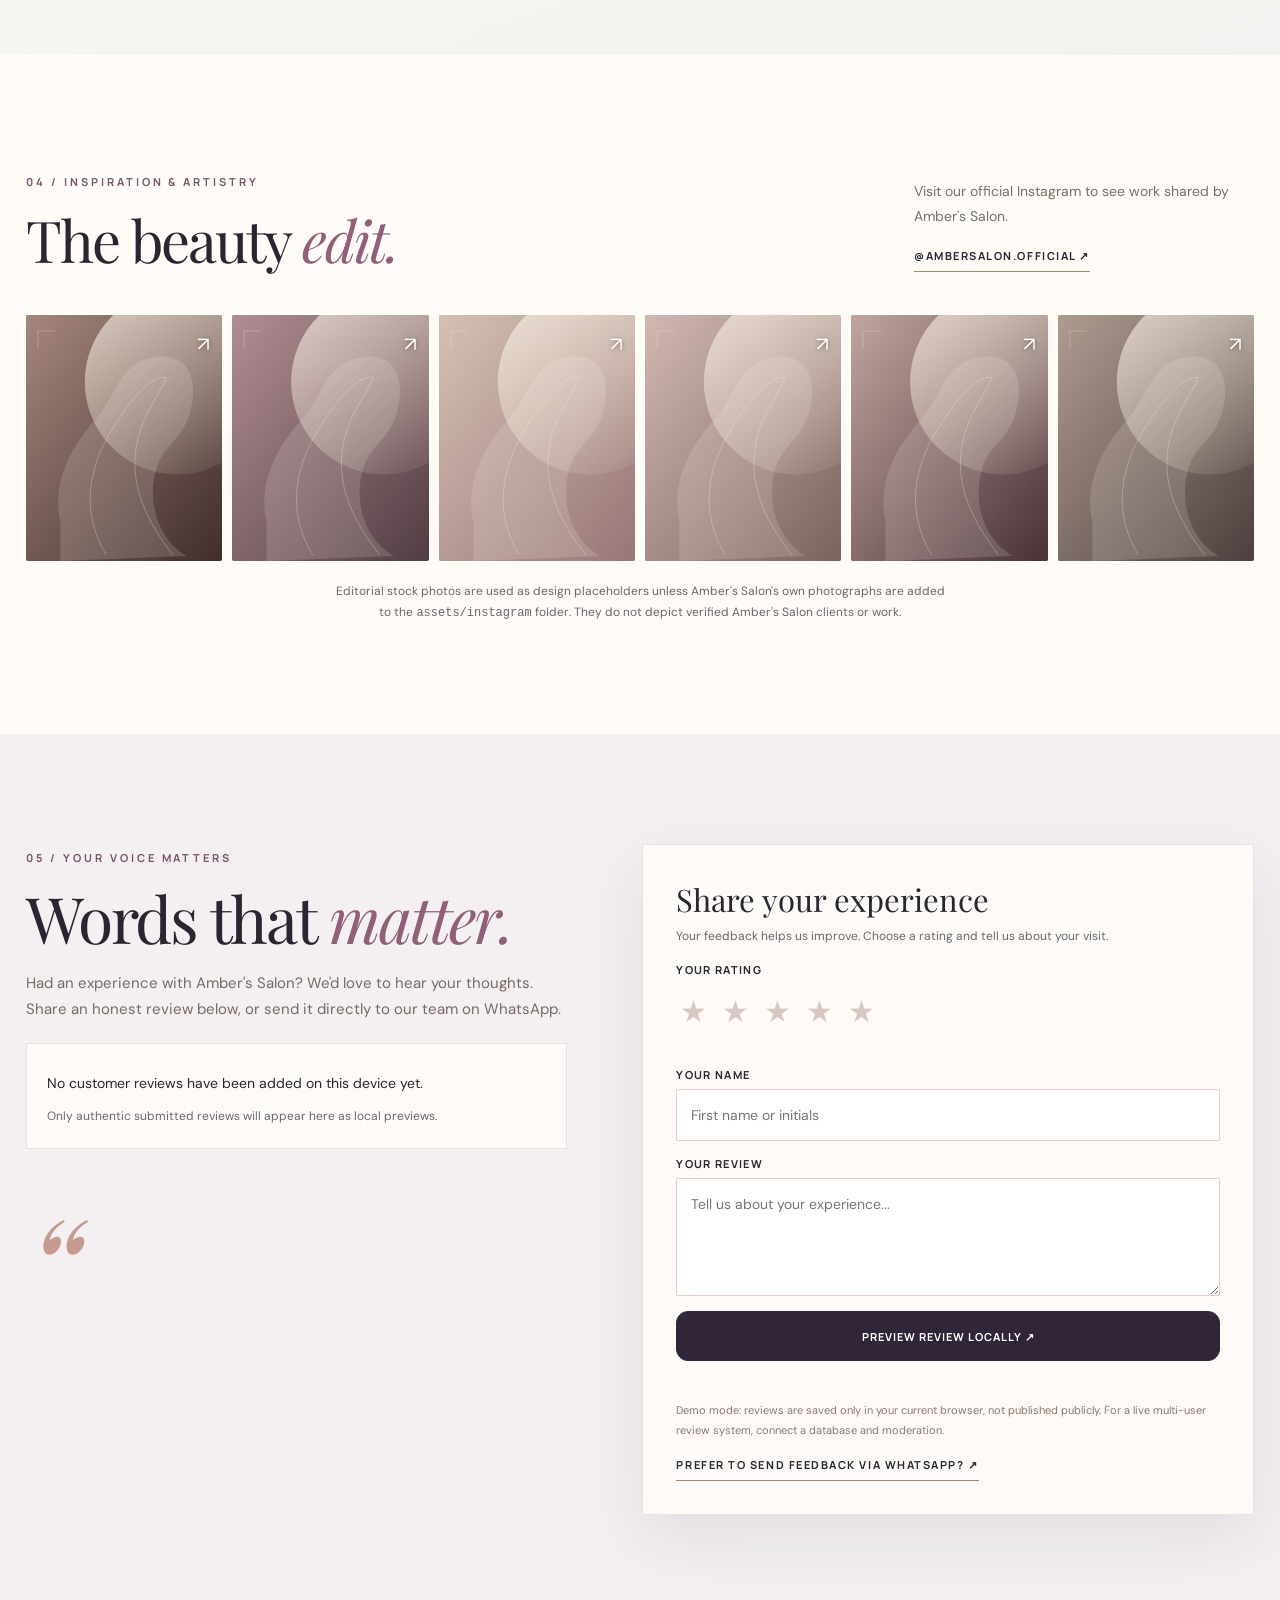
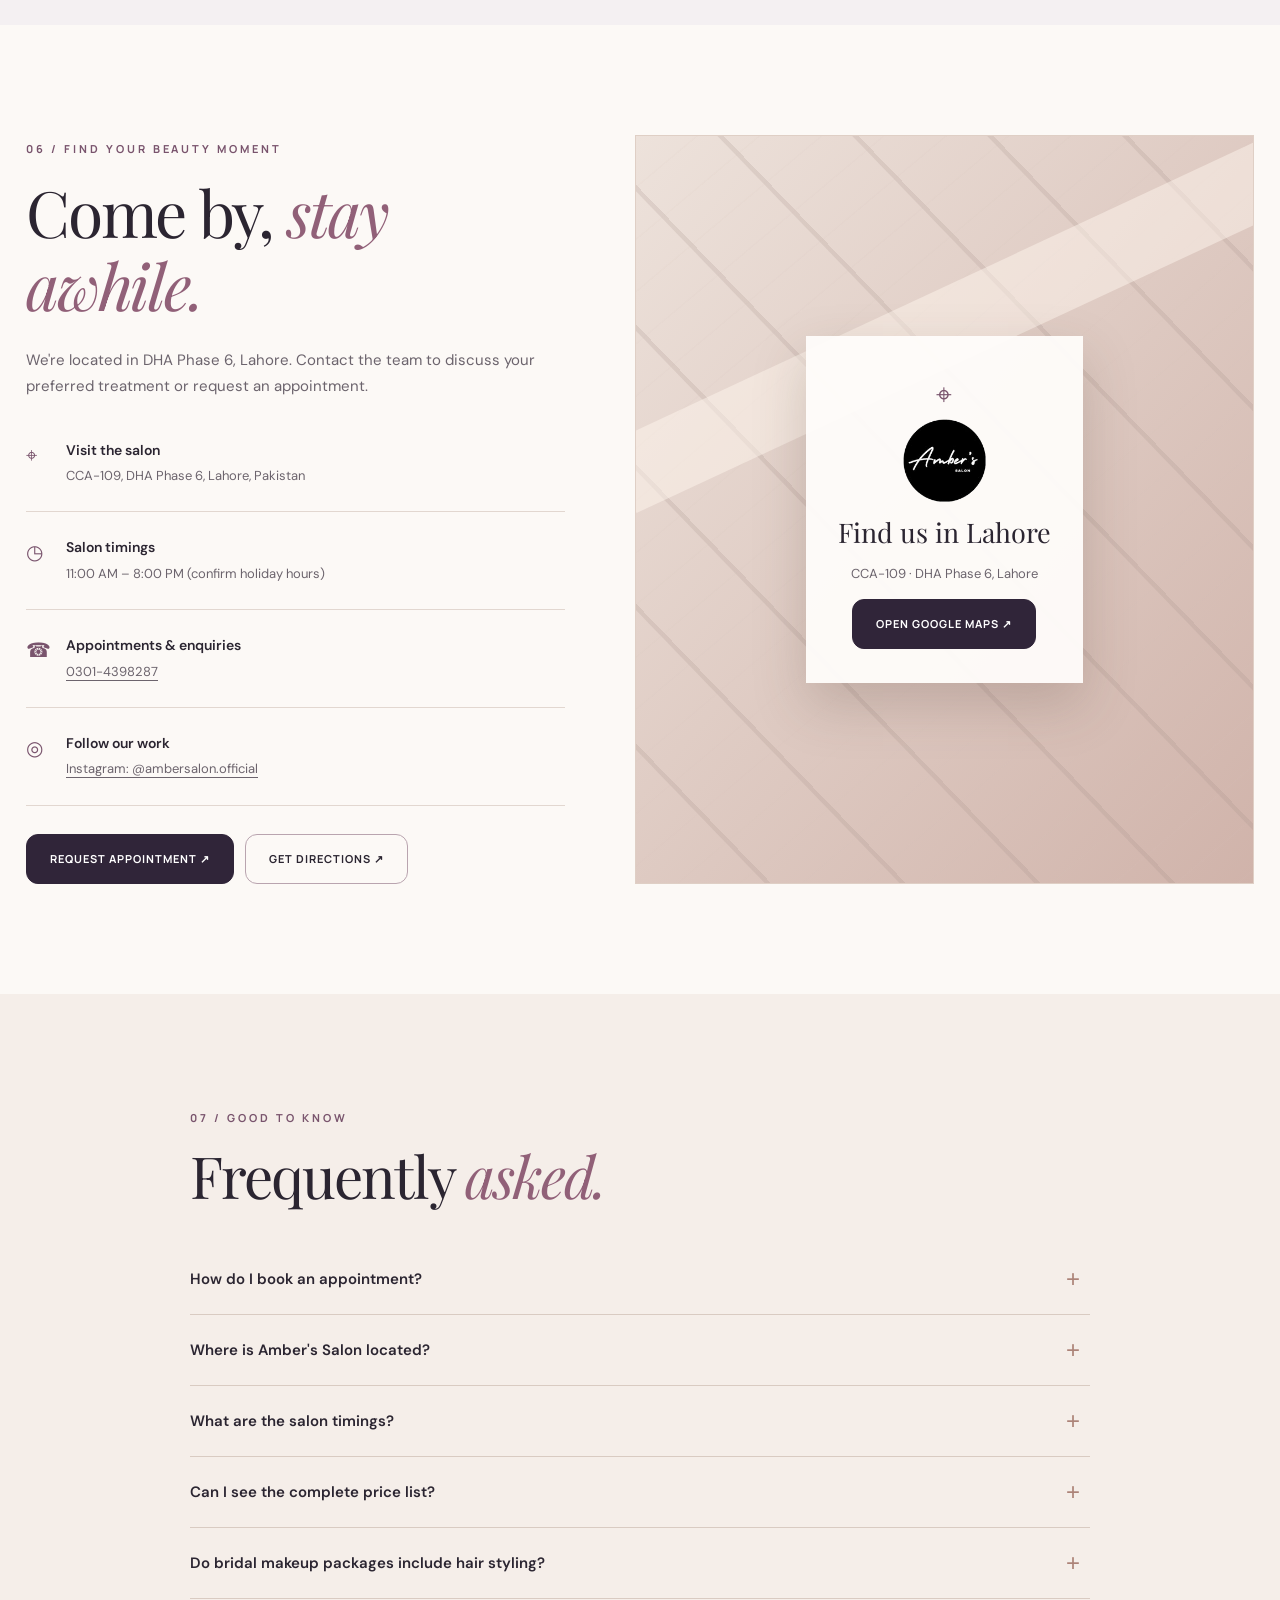
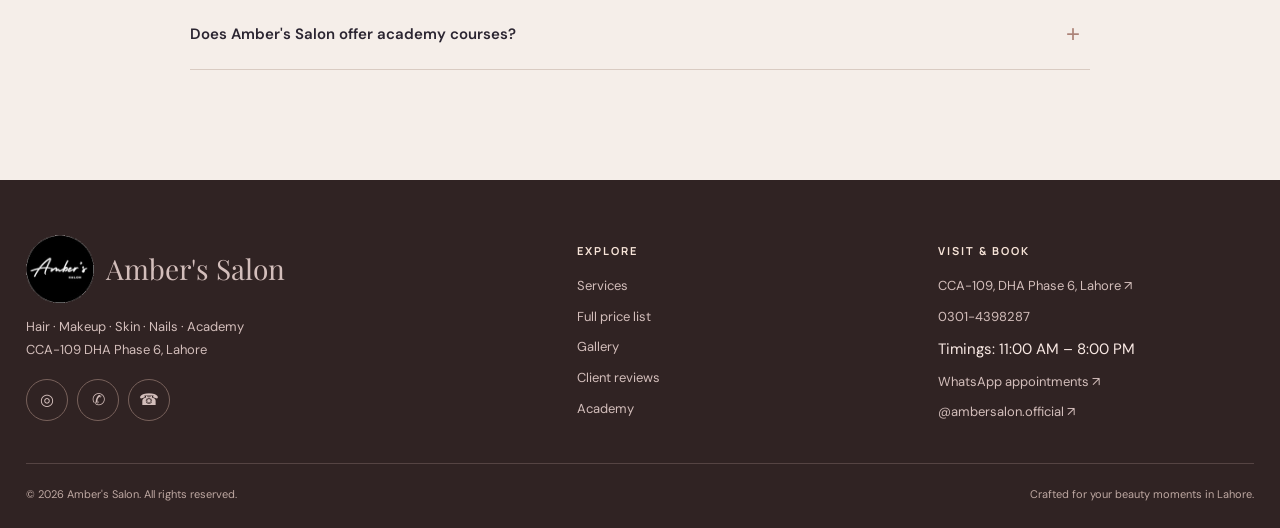
==== commit e3fd95a9: "Revert "feat(highlights): add client video reviews carousel before section 01 with instant lazy play" ====
--- a/index.html
+++ b/index.html
@@ -252,147 +252,6 @@
           academy</span><i>✦</i> <span>Hair artistry</span><i>✦</i><span>Bridal beauty</span><i>✦</i><span>Skincare
           rituals</span><i>✦</i><span>Nails &amp; details</span><i>✦</i><span>Beauty academy</span><i>✦</i></div>
     </div>
-    <!-- Client Highlights Video Carousel (Before 01 Section) -->
-    <section class="highlights-section" id="client-highlights" aria-label="Client review highlights">
-      <div class="container">
-        <div class="highlights-head">
-          <div class="highlights-head-copy">
-            <span class="eyebrow">Client Love &amp; Highlights · Instagram</span>
-            <h2 class="serif">Stories from our <em>cherished clients.</em></h2>
-            <p>Real experiences, bridal transformations, and client reviews straight from our salon highlights.</p>
-          </div>
-          <div class="highlights-controls">
-            <a class="btn outline hl-ig-btn" href="https://www.instagram.com/ambersalon.official/?hl=en" target="_blank" rel="noopener noreferrer">@ambersalon.official ↗</a>
-            <button class="hl-arrow-btn" id="hlPrev" type="button" aria-label="Previous review videos">←</button>
-            <button class="hl-arrow-btn" id="hlNext" type="button" aria-label="Next review videos">→</button>
-          </div>
-        </div>
-      </div>
-      <div class="container highlights-carousel-container">
-        <div class="highlights-track" id="highlightsTrack">
-          <!-- Video 1 -->
-          <article class="highlight-card">
-            <div class="hl-badge-top"><svg viewBox="0 0 24 24"><path d="M12 2.163c3.204 0 3.584.012 4.85.07 3.252.148 4.771 1.691 4.919 4.919.058 1.265.069 1.645.069 4.849 0 3.205-.012 3.584-.069 4.849-.149 3.225-1.664 4.771-4.919 4.919-1.266.058-1.644.07-4.85.07-3.204 0-3.584-.012-4.849-.07-3.26-.149-4.771-1.699-4.919-4.92-.058-1.265-.07-1.644-.07-4.849 0-3.204.013-3.583.07-4.849.149-3.227 1.664-4.771 4.919-4.919 1.266-.057 1.645-.069 4.849-.069zm0-2.163c-3.259 0-3.667.014-4.947.072-4.358.2-6.78 2.618-6.98 6.98-.059 1.281-.073 1.689-.073 4.948 0 3.259.014 3.668.072 4.948.2 4.358 2.618 6.78 6.98 6.98 1.281.058 1.689.072 4.948.072 3.259 0 3.668-.014 4.948-.072 4.354-.2 6.782-2.618 6.979-6.98.059-1.28.073-1.689.073-4.948 0-3.259-.014-3.667-.072-4.947-.196-4.354-2.617-6.78-6.979-6.98-1.281-.059-1.69-.073-4.949-.073zm0 5.838c-3.403 0-6.162 2.759-6.162 6.162s2.759 6.163 6.162 6.163 6.162-2.759 6.162-6.163c0-3.403-2.759-6.162-6.162-6.162zm0 10.162c-2.209 0-4-1.79-4-4 0-2.209 1.791-4 4-4s4 1.791 4 4c0 2.21-1.791 4-4 4zm6.406-11.845c-.796 0-1.441.645-1.441 1.44s.645 1.44 1.441 1.44c.795 0 1.439-.645 1.439-1.44s-.644-1.44-1.439-1.44z"/></svg> Amber's Client</div>
-            <video class="highlight-video" playsinline muted loop preload="metadata">
-              <source src="assets/videos/review-01.mp4#t=0.001" type="video/mp4" />
-            </video>
-            <div class="hl-play-center" aria-label="Play video"><div class="hl-play-btn">▶</div></div>
-            <div class="hl-bottom-bar">
-              <div class="hl-caption"><small>Review 01</small>Client Transformation</div>
-              <button class="hl-mute-btn" type="button" aria-label="Toggle mute">🔇</button>
-            </div>
-          </article>
-          <!-- Video 2 -->
-          <article class="highlight-card">
-            <div class="hl-badge-top"><svg viewBox="0 0 24 24"><path d="M12 2.163c3.204 0 3.584.012 4.85.07 3.252.148 4.771 1.691 4.919 4.919.058 1.265.069 1.645.069 4.849 0 3.205-.012 3.584-.069 4.849-.149 3.225-1.664 4.771-4.919 4.919-1.266.058-1.644.07-4.85.07-3.204 0-3.584-.012-4.849-.07-3.26-.149-4.771-1.699-4.919-4.92-.058-1.265-.07-1.644-.07-4.849 0-3.204.013-3.583.07-4.849.149-3.227 1.664-4.771 4.919-4.919 1.266-.057 1.645-.069 4.849-.069zm0-2.163c-3.259 0-3.667.014-4.947.072-4.358.2-6.78 2.618-6.98 6.98-.059 1.281-.073 1.689-.073 4.948 0 3.259.014 3.668.072 4.948.2 4.358 2.618 6.78 6.98 6.98 1.281.058 1.689.072 4.948.072 3.259 0 3.668-.014 4.948-.072 4.354-.2 6.782-2.618 6.979-6.98.059-1.28.073-1.689.073-4.948 0-3.259-.014-3.667-.072-4.947-.196-4.354-2.617-6.78-6.979-6.98-1.281-.059-1.69-.073-4.949-.073zm0 5.838c-3.403 0-6.162 2.759-6.162 6.162s2.759 6.163 6.162 6.163 6.162-2.759 6.162-6.163c0-3.403-2.759-6.162-6.162-6.162zm0 10.162c-2.209 0-4-1.79-4-4 0-2.209 1.791-4 4-4s4 1.791 4 4c0 2.21-1.791 4-4 4zm6.406-11.845c-.796 0-1.441.645-1.441 1.44s.645 1.44 1.441 1.44c.795 0 1.439-.645 1.439-1.44s-.644-1.44-1.439-1.44z"/></svg> Amber's Client</div>
-            <video class="highlight-video" playsinline muted loop preload="metadata">
-              <source src="assets/videos/review-02.mp4#t=0.001" type="video/mp4" />
-            </video>
-            <div class="hl-play-center" aria-label="Play video"><div class="hl-play-btn">▶</div></div>
-            <div class="hl-bottom-bar">
-              <div class="hl-caption"><small>Review 02</small>Hair &amp; Styling</div>
-              <button class="hl-mute-btn" type="button" aria-label="Toggle mute">🔇</button>
-            </div>
-          </article>
-          <!-- Video 3 -->
-          <article class="highlight-card">
-            <div class="hl-badge-top"><svg viewBox="0 0 24 24"><path d="M12 2.163c3.204 0 3.584.012 4.85.07 3.252.148 4.771 1.691 4.919 4.919.058 1.265.069 1.645.069 4.849 0 3.205-.012 3.584-.069 4.849-.149 3.225-1.664 4.771-4.919 4.919-1.266.058-1.644.07-4.85.07-3.204 0-3.584-.012-4.849-.07-3.26-.149-4.771-1.699-4.919-4.92-.058-1.265-.07-1.644-.07-4.849 0-3.204.013-3.583.07-4.849.149-3.227 1.664-4.771 4.919-4.919 1.266-.057 1.645-.069 4.849-.069zm0-2.163c-3.259 0-3.667.014-4.947.072-4.358.2-6.78 2.618-6.98 6.98-.059 1.281-.073 1.689-.073 4.948 0 3.259.014 3.668.072 4.948.2 4.358 2.618 6.78 6.98 6.98 1.281.058 1.689.072 4.948.072 3.259 0 3.668-.014 4.948-.072 4.354-.2 6.782-2.618 6.979-6.98.059-1.28.073-1.689.073-4.948 0-3.259-.014-3.667-.072-4.947-.196-4.354-2.617-6.78-6.979-6.98-1.281-.059-1.69-.073-4.949-.073zm0 5.838c-3.403 0-6.162 2.759-6.162 6.162s2.759 6.163 6.162 6.163 6.162-2.759 6.162-6.163c0-3.403-2.759-6.162-6.162-6.162zm0 10.162c-2.209 0-4-1.79-4-4 0-2.209 1.791-4 4-4s4 1.791 4 4c0 2.21-1.791 4-4 4zm6.406-11.845c-.796 0-1.441.645-1.441 1.44s.645 1.44 1.441 1.44c.795 0 1.439-.645 1.439-1.44s-.644-1.44-1.439-1.44z"/></svg> Amber's Client</div>
-            <video class="highlight-video" playsinline muted loop preload="metadata">
-              <source src="assets/videos/review-03.mp4#t=0.001" type="video/mp4" />
-            </video>
-            <div class="hl-play-center" aria-label="Play video"><div class="hl-play-btn">▶</div></div>
-            <div class="hl-bottom-bar">
-              <div class="hl-caption"><small>Review 03</small>Bridal Glow</div>
-              <button class="hl-mute-btn" type="button" aria-label="Toggle mute">🔇</button>
-            </div>
-          </article>
-          <!-- Video 4 -->
-          <article class="highlight-card">
-            <div class="hl-badge-top"><svg viewBox="0 0 24 24"><path d="M12 2.163c3.204 0 3.584.012 4.85.07 3.252.148 4.771 1.691 4.919 4.919.058 1.265.069 1.645.069 4.849 0 3.205-.012 3.584-.069 4.849-.149 3.225-1.664 4.771-4.919 4.919-1.266.058-1.644.07-4.85.07-3.204 0-3.584-.012-4.849-.07-3.26-.149-4.771-1.699-4.919-4.92-.058-1.265-.07-1.644-.07-4.849 0-3.204.013-3.583.07-4.849.149-3.227 1.664-4.771 4.919-4.919 1.266-.057 1.645-.069 4.849-.069zm0-2.163c-3.259 0-3.667.014-4.947.072-4.358.2-6.78 2.618-6.98 6.98-.059 1.281-.073 1.689-.073 4.948 0 3.259.014 3.668.072 4.948.2 4.358 2.618 6.78 6.98 6.98 1.281.058 1.689.072 4.948.072 3.259 0 3.668-.014 4.948-.072 4.354-.2 6.782-2.618 6.979-6.98.059-1.28.073-1.689.073-4.948 0-3.259-.014-3.667-.072-4.947-.196-4.354-2.617-6.78-6.979-6.98-1.281-.059-1.69-.073-4.949-.073zm0 5.838c-3.403 0-6.162 2.759-6.162 6.162s2.759 6.163 6.162 6.163 6.162-2.759 6.162-6.163c0-3.403-2.759-6.162-6.162-6.162zm0 10.162c-2.209 0-4-1.79-4-4 0-2.209 1.791-4 4-4s4 1.791 4 4c0 2.21-1.791 4-4 4zm6.406-11.845c-.796 0-1.441.645-1.441 1.44s.645 1.44 1.441 1.44c.795 0 1.439-.645 1.439-1.44s-.644-1.44-1.439-1.44z"/></svg> Amber's Client</div>
-            <video class="highlight-video" playsinline muted loop preload="metadata">
-              <source src="assets/videos/review-04.mp4#t=0.001" type="video/mp4" />
-            </video>
-            <div class="hl-play-center" aria-label="Play video"><div class="hl-play-btn">▶</div></div>
-            <div class="hl-bottom-bar">
-              <div class="hl-caption"><small>Review 04</small>Skincare Treatment</div>
-              <button class="hl-mute-btn" type="button" aria-label="Toggle mute">🔇</button>
-            </div>
-          </article>
-          <!-- Video 5 -->
-          <article class="highlight-card">
-            <div class="hl-badge-top"><svg viewBox="0 0 24 24"><path d="M12 2.163c3.204 0 3.584.012 4.85.07 3.252.148 4.771 1.691 4.919 4.919.058 1.265.069 1.645.069 4.849 0 3.205-.012 3.584-.069 4.849-.149 3.225-1.664 4.771-4.919 4.919-1.266.058-1.644.07-4.85.07-3.204 0-3.584-.012-4.849-.07-3.26-.149-4.771-1.699-4.919-4.92-.058-1.265-.07-1.644-.07-4.849 0-3.204.013-3.583.07-4.849.149-3.227 1.664-4.771 4.919-4.919 1.266-.057 1.645-.069 4.849-.069zm0-2.163c-3.259 0-3.667.014-4.947.072-4.358.2-6.78 2.618-6.98 6.98-.059 1.281-.073 1.689-.073 4.948 0 3.259.014 3.668.072 4.948.2 4.358 2.618 6.78 6.98 6.98 1.281.058 1.689.072 4.948.072 3.259 0 3.668-.014 4.948-.072 4.354-.2 6.782-2.618 6.979-6.98.059-1.28.073-1.689.073-4.948 0-3.259-.014-3.667-.072-4.947-.196-4.354-2.617-6.78-6.979-6.98-1.281-.059-1.69-.073-4.949-.073zm0 5.838c-3.403 0-6.162 2.759-6.162 6.162s2.759 6.163 6.162 6.163 6.162-2.759 6.162-6.163c0-3.403-2.759-6.162-6.162-6.162zm0 10.162c-2.209 0-4-1.79-4-4 0-2.209 1.791-4 4-4s4 1.791 4 4c0 2.21-1.791 4-4 4zm6.406-11.845c-.796 0-1.441.645-1.441 1.44s.645 1.44 1.441 1.44c.795 0 1.439-.645 1.439-1.44s-.644-1.44-1.439-1.44z"/></svg> Amber's Client</div>
-            <video class="highlight-video" playsinline muted loop preload="metadata">
-              <source src="assets/videos/review-05.mp4#t=0.001" type="video/mp4" />
-            </video>
-            <div class="hl-play-center" aria-label="Play video"><div class="hl-play-btn">▶</div></div>
-            <div class="hl-bottom-bar">
-              <div class="hl-caption"><small>Review 05</small>Party Makeup</div>
-              <button class="hl-mute-btn" type="button" aria-label="Toggle mute">🔇</button>
-            </div>
-          </article>
-          <!-- Video 6 -->
-          <article class="highlight-card">
-            <div class="hl-badge-top"><svg viewBox="0 0 24 24"><path d="M12 2.163c3.204 0 3.584.012 4.85.07 3.252.148 4.771 1.691 4.919 4.919.058 1.265.069 1.645.069 4.849 0 3.205-.012 3.584-.069 4.849-.149 3.225-1.664 4.771-4.919 4.919-1.266.058-1.644.07-4.85.07-3.204 0-3.584-.012-4.849-.07-3.26-.149-4.771-1.699-4.919-4.92-.058-1.265-.07-1.644-.07-4.849 0-3.204.013-3.583.07-4.849.149-3.227 1.664-4.771 4.919-4.919 1.266-.057 1.645-.069 4.849-.069zm0-2.163c-3.259 0-3.667.014-4.947.072-4.358.2-6.78 2.618-6.98 6.98-.059 1.281-.073 1.689-.073 4.948 0 3.259.014 3.668.072 4.948.2 4.358 2.618 6.78 6.98 6.98 1.281.058 1.689.072 4.948.072 3.259 0 3.668-.014 4.948-.072 4.354-.2 6.782-2.618 6.979-6.98.059-1.28.073-1.689.073-4.948 0-3.259-.014-3.667-.072-4.947-.196-4.354-2.617-6.78-6.979-6.98-1.281-.059-1.69-.073-4.949-.073zm0 5.838c-3.403 0-6.162 2.759-6.162 6.162s2.759 6.163 6.162 6.163 6.162-2.759 6.162-6.163c0-3.403-2.759-6.162-6.162-6.162zm0 10.162c-2.209 0-4-1.79-4-4 0-2.209 1.791-4 4-4s4 1.791 4 4c0 2.21-1.791 4-4 4zm6.406-11.845c-.796 0-1.441.645-1.441 1.44s.645 1.44 1.441 1.44c.795 0 1.439-.645 1.439-1.44s-.644-1.44-1.439-1.44z"/></svg> Amber's Client</div>
-            <video class="highlight-video" playsinline muted loop preload="metadata">
-              <source src="assets/videos/review-06.mp4#t=0.001" type="video/mp4" />
-            </video>
-            <div class="hl-play-center" aria-label="Play video"><div class="hl-play-btn">▶</div></div>
-            <div class="hl-bottom-bar">
-              <div class="hl-caption"><small>Review 06</small>Signature Services</div>
-              <button class="hl-mute-btn" type="button" aria-label="Toggle mute">🔇</button>
-            </div>
-          </article>
-          <!-- Video 7 -->
-          <article class="highlight-card">
-            <div class="hl-badge-top"><svg viewBox="0 0 24 24"><path d="M12 2.163c3.204 0 3.584.012 4.85.07 3.252.148 4.771 1.691 4.919 4.919.058 1.265.069 1.645.069 4.849 0 3.205-.012 3.584-.069 4.849-.149 3.225-1.664 4.771-4.919 4.919-1.266.058-1.644.07-4.85.07-3.204 0-3.584-.012-4.849-.07-3.26-.149-4.771-1.699-4.919-4.92-.058-1.265-.07-1.644-.07-4.849 0-3.204.013-3.583.07-4.849.149-3.227 1.664-4.771 4.919-4.919 1.266-.057 1.645-.069 4.849-.069zm0-2.163c-3.259 0-3.667.014-4.947.072-4.358.2-6.78 2.618-6.98 6.98-.059 1.281-.073 1.689-.073 4.948 0 3.259.014 3.668.072 4.948.2 4.358 2.618 6.78 6.98 6.98 1.281.058 1.689.072 4.948.072 3.259 0 3.668-.014 4.948-.072 4.354-.2 6.782-2.618 6.979-6.98.059-1.28.073-1.689.073-4.948 0-3.259-.014-3.667-.072-4.947-.196-4.354-2.617-6.78-6.979-6.98-1.281-.059-1.69-.073-4.949-.073zm0 5.838c-3.403 0-6.162 2.759-6.162 6.162s2.759 6.163 6.162 6.163 6.162-2.759 6.162-6.163c0-3.403-2.759-6.162-6.162-6.162zm0 10.162c-2.209 0-4-1.79-4-4 0-2.209 1.791-4 4-4s4 1.791 4 4c0 2.21-1.791 4-4 4zm6.406-11.845c-.796 0-1.441.645-1.441 1.44s.645 1.44 1.441 1.44c.795 0 1.439-.645 1.439-1.44s-.644-1.44-1.439-1.44z"/></svg> Amber's Client</div>
-            <video class="highlight-video" playsinline muted loop preload="metadata">
-              <source src="assets/videos/review-07.mp4#t=0.001" type="video/mp4" />
-            </video>
-            <div class="hl-play-center" aria-label="Play video"><div class="hl-play-btn">▶</div></div>
-            <div class="hl-bottom-bar">
-              <div class="hl-caption"><small>Review 07</small>Nails &amp; Art</div>
-              <button class="hl-mute-btn" type="button" aria-label="Toggle mute">🔇</button>
-            </div>
-          </article>
-          <!-- Video 8 -->
-          <article class="highlight-card">
-            <div class="hl-badge-top"><svg viewBox="0 0 24 24"><path d="M12 2.163c3.204 0 3.584.012 4.85.07 3.252.148 4.771 1.691 4.919 4.919.058 1.265.069 1.645.069 4.849 0 3.205-.012 3.584-.069 4.849-.149 3.225-1.664 4.771-4.919 4.919-1.266.058-1.644.07-4.85.07-3.204 0-3.584-.012-4.849-.07-3.26-.149-4.771-1.699-4.919-4.92-.058-1.265-.07-1.644-.07-4.849 0-3.204.013-3.583.07-4.849.149-3.227 1.664-4.771 4.919-4.919 1.266-.057 1.645-.069 4.849-.069zm0-2.163c-3.259 0-3.667.014-4.947.072-4.358.2-6.78 2.618-6.98 6.98-.059 1.281-.073 1.689-.073 4.948 0 3.259.014 3.668.072 4.948.2 4.358 2.618 6.78 6.98 6.98 1.281.058 1.689.072 4.948.072 3.259 0 3.668-.014 4.948-.072 4.354-.2 6.782-2.618 6.979-6.98.059-1.28.073-1.689.073-4.948 0-3.259-.014-3.667-.072-4.947-.196-4.354-2.617-6.78-6.979-6.98-1.281-.059-1.69-.073-4.949-.073zm0 5.838c-3.403 0-6.162 2.759-6.162 6.162s2.759 6.163 6.162 6.163 6.162-2.759 6.162-6.163c0-3.403-2.759-6.162-6.162-6.162zm0 10.162c-2.209 0-4-1.79-4-4 0-2.209 1.791-4 4-4s4 1.791 4 4c0 2.21-1.791 4-4 4zm6.406-11.845c-.796 0-1.441.645-1.441 1.44s.645 1.44 1.441 1.44c.795 0 1.439-.645 1.439-1.44s-.644-1.44-1.439-1.44z"/></svg> Amber's Client</div>
-            <video class="highlight-video" playsinline muted loop preload="metadata">
-              <source src="assets/videos/review-08.mp4#t=0.001" type="video/mp4" />
-            </video>
-            <div class="hl-play-center" aria-label="Play video"><div class="hl-play-btn">▶</div></div>
-            <div class="hl-bottom-bar">
-              <div class="hl-caption"><small>Review 08</small>Salon Ambiance</div>
-              <button class="hl-mute-btn" type="button" aria-label="Toggle mute">🔇</button>
-            </div>
-          </article>
-          <!-- Video 9 -->
-          <article class="highlight-card">
-            <div class="hl-badge-top"><svg viewBox="0 0 24 24"><path d="M12 2.163c3.204 0 3.584.012 4.85.07 3.252.148 4.771 1.691 4.919 4.919.058 1.265.069 1.645.069 4.849 0 3.205-.012 3.584-.069 4.849-.149 3.225-1.664 4.771-4.919 4.919-1.266.058-1.644.07-4.85.07-3.204 0-3.584-.012-4.849-.07-3.26-.149-4.771-1.699-4.919-4.92-.058-1.265-.07-1.644-.07-4.849 0-3.204.013-3.583.07-4.849.149-3.227 1.664-4.771 4.919-4.919 1.266-.057 1.645-.069 4.849-.069zm0-2.163c-3.259 0-3.667.014-4.947.072-4.358.2-6.78 2.618-6.98 6.98-.059 1.281-.073 1.689-.073 4.948 0 3.259.014 3.668.072 4.948.2 4.358 2.618 6.78 6.98 6.98 1.281.058 1.689.072 4.948.072 3.259 0 3.668-.014 4.948-.072 4.354-.2 6.782-2.618 6.979-6.98.059-1.28.073-1.689.073-4.948 0-3.259-.014-3.667-.072-4.947-.196-4.354-2.617-6.78-6.979-6.98-1.281-.059-1.69-.073-4.949-.073zm0 5.838c-3.403 0-6.162 2.759-6.162 6.162s2.759 6.163 6.162 6.163 6.162-2.759 6.162-6.163c0-3.403-2.759-6.162-6.162-6.162zm0 10.162c-2.209 0-4-1.79-4-4 0-2.209 1.791-4 4-4s4 1.791 4 4c0 2.21-1.791 4-4 4zm6.406-11.845c-.796 0-1.441.645-1.441 1.44s.645 1.44 1.441 1.44c.795 0 1.439-.645 1.439-1.44s-.644-1.44-1.439-1.44z"/></svg> Amber's Client</div>
-            <video class="highlight-video" playsinline muted loop preload="metadata">
-              <source src="assets/videos/review-09.mp4#t=0.001" type="video/mp4" />
-            </video>
-            <div class="hl-play-center" aria-label="Play video"><div class="hl-play-btn">▶</div></div>
-            <div class="hl-bottom-bar">
-              <div class="hl-caption"><small>Review 09</small>Client Delight</div>
-              <button class="hl-mute-btn" type="button" aria-label="Toggle mute">🔇</button>
-            </div>
-          </article>
-          <!-- Video 10 -->
-          <article class="highlight-card">
-            <div class="hl-badge-top"><svg viewBox="0 0 24 24"><path d="M12 2.163c3.204 0 3.584.012 4.85.07 3.252.148 4.771 1.691 4.919 4.919.058 1.265.069 1.645.069 4.849 0 3.205-.012 3.584-.069 4.849-.149 3.225-1.664 4.771-4.919 4.919-1.266.058-1.644.07-4.85.07-3.204 0-3.584-.012-4.849-.07-3.26-.149-4.771-1.699-4.919-4.92-.058-1.265-.07-1.644-.07-4.849 0-3.204.013-3.583.07-4.849.149-3.227 1.664-4.771 4.919-4.919 1.266-.057 1.645-.069 4.849-.069zm0-2.163c-3.259 0-3.667.014-4.947.072-4.358.2-6.78 2.618-6.98 6.98-.059 1.281-.073 1.689-.073 4.948 0 3.259.014 3.668.072 4.948.2 4.358 2.618 6.78 6.98 6.98 1.281.058 1.689.072 4.948.072 3.259 0 3.668-.014 4.948-.072 4.354-.2 6.782-2.618 6.979-6.98.059-1.28.073-1.689.073-4.948 0-3.259-.014-3.667-.072-4.947-.196-4.354-2.617-6.78-6.979-6.98-1.281-.059-1.69-.073-4.949-.073zm0 5.838c-3.403 0-6.162 2.759-6.162 6.162s2.759 6.163 6.162 6.163 6.162-2.759 6.162-6.163c0-3.403-2.759-6.162-6.162-6.162zm0 10.162c-2.209 0-4-1.79-4-4 0-2.209 1.791-4 4-4s4 1.791 4 4c0 2.21-1.791 4-4 4zm6.406-11.845c-.796 0-1.441.645-1.441 1.44s.645 1.44 1.441 1.44c.795 0 1.439-.645 1.439-1.44s-.644-1.44-1.439-1.44z"/></svg> Amber's Client</div>
-            <video class="highlight-video" playsinline muted loop preload="metadata">
-              <source src="assets/videos/review-10.mp4#t=0.001" type="video/mp4" />
-            </video>
-            <div class="hl-play-center" aria-label="Play video"><div class="hl-play-btn">▶</div></div>
-            <div class="hl-bottom-bar">
-              <div class="hl-caption"><small>Review 10</small>Complete Look</div>
-              <button class="hl-mute-btn" type="button" aria-label="Toggle mute">🔇</button>
-            </div>
-          </article>
-        </div>
-      </div>
-    </section>
     <section class="section" id="services">
       <div class="container">
         <div class="section-head">
--- a/assets/refined.css
+++ b/assets/refined.css
@@ -265,241 +265,3 @@
   .category-filter-list{width:100%;max-width:100%;min-width:0;overflow-x:auto;overscroll-behavior-x:contain}
   .catalog-tools,.catalog-topline,.catalog-tools .bar,.catalog-search-wrap,#catalog{min-width:0;max-width:100%}
 }
-
-/* ==========================================================================
-   Client Review Videos & Instagram Highlights Carousel
-   ========================================================================== */
-.highlights-section {
-  padding: 85px 0 90px;
-  background: linear-gradient(180deg, #fffcf9 0%, #f8f1f4 100%);
-  border-bottom: 1px solid var(--line);
-  position: relative;
-  overflow: hidden;
-}
-.highlights-head {
-  display: flex;
-  align-items: flex-end;
-  justify-content: space-between;
-  gap: 24px;
-  margin-bottom: 34px;
-  flex-wrap: wrap;
-}
-.highlights-head-copy h2 {
-  font-size: clamp(34px, 4.2vw, 56px);
-  margin: 10px 0 12px;
-  line-height: 1.15;
-  color: var(--ink);
-}
-.highlights-head-copy p {
-  color: var(--muted);
-  font-size: 14px;
-  max-width: 520px;
-  margin: 0;
-  line-height: 1.7;
-}
-.highlights-controls {
-  display: flex;
-  align-items: center;
-  gap: 12px;
-}
-.hl-ig-btn {
-  font-size: 10px;
-  padding: 10px 18px;
-  min-height: 42px;
-  border-color: #ba9fae;
-  color: var(--plum);
-  background: #ffffffa6;
-  border-radius: 20px;
-}
-.hl-ig-btn:hover {
-  background: var(--plum);
-  color: #fff;
-  border-color: var(--plum);
-}
-.hl-arrow-btn {
-  width: 44px;
-  height: 44px;
-  border-radius: 50%;
-  border: 1px solid var(--line);
-  background: #ffffff;
-  color: var(--plum);
-  display: inline-grid;
-  place-items: center;
-  font-size: 19px;
-  cursor: pointer;
-  transition: all .2s ease;
-  box-shadow: 0 4px 14px rgba(48,37,57,.08);
-}
-.hl-arrow-btn:hover {
-  background: var(--plum);
-  color: #fff;
-  border-color: var(--plum);
-  transform: translateY(-2px);
-  box-shadow: 0 8px 20px rgba(48,37,57,.16);
-}
-.hl-arrow-btn:active {
-  transform: scale(0.95);
-}
-.highlights-carousel-container {
-  overflow: visible;
-}
-.highlights-track {
-  display: flex;
-  gap: 18px;
-  overflow-x: auto;
-  scroll-snap-type: x mandatory;
-  scroll-behavior: smooth;
-  scrollbar-width: none;
-  -ms-overflow-style: none;
-  -webkit-overflow-scrolling: touch;
-  padding: 8px 4px 20px;
-}
-.highlights-track::-webkit-scrollbar {
-  display: none;
-}
-.highlight-card {
-  flex: 0 0 240px;
-  width: 240px;
-  height: 426px;
-  scroll-snap-align: start;
-  position: relative;
-  border-radius: 18px;
-  overflow: hidden;
-  background: #241c2a;
-  box-shadow: 0 14px 32px rgba(48,37,57,.12);
-  border: 1px solid rgba(233,224,223,.9);
-  transition: transform .28s ease, box-shadow .28s ease, border-color .28s ease;
-  user-select: none;
-  cursor: pointer;
-}
-.highlight-card:hover {
-  transform: translateY(-5px);
-  box-shadow: 0 22px 48px rgba(48,37,57,.22);
-  border-color: var(--gold);
-}
-.highlight-video {
-  width: 100%;
-  height: 100%;
-  object-fit: cover;
-  display: block;
-  background: #1e1624;
-}
-.hl-badge-top {
-  position: absolute;
-  top: 12px;
-  left: 12px;
-  z-index: 3;
-  display: inline-flex;
-  align-items: center;
-  gap: 6px;
-  background: rgba(36,28,42,.78);
-  backdrop-filter: blur(10px);
-  padding: 5px 11px;
-  border-radius: 20px;
-  color: #fff;
-  font: 700 9px/1 'Manrope', sans-serif;
-  letter-spacing: .08em;
-  text-transform: uppercase;
-  border: 1px solid rgba(255,255,255,.16);
-  pointer-events: none;
-}
-.hl-badge-top svg {
-  width: 12px;
-  height: 12px;
-  fill: #e8a8b8;
-}
-.hl-play-center {
-  position: absolute;
-  inset: 0;
-  display: grid;
-  place-items: center;
-  z-index: 2;
-  background: rgba(20,13,24,.22);
-  transition: opacity .25s ease, background .25s ease;
-}
-.hl-play-btn {
-  width: 52px;
-  height: 52px;
-  border-radius: 50%;
-  background: rgba(255,252,248,.94);
-  color: var(--plum);
-  display: grid;
-  place-items: center;
-  padding-left: 3px;
-  font-size: 18px;
-  box-shadow: 0 10px 28px rgba(0,0,0,.35);
-  transition: transform .2s ease, background .2s ease;
-  border: 1px solid rgba(255,255,255,.6);
-}
-.highlight-card:hover .hl-play-btn {
-  transform: scale(1.1);
-  background: #ffffff;
-}
-.highlight-card.is-playing .hl-play-center {
-  opacity: 0;
-  pointer-events: none;
-}
-.highlight-card.is-playing:hover .hl-play-center {
-  opacity: 1;
-  pointer-events: auto;
-  background: rgba(20,13,24,.3);
-}
-.hl-bottom-bar {
-  position: absolute;
-  left: 0;
-  right: 0;
-  bottom: 0;
-  z-index: 3;
-  padding: 30px 14px 14px;
-  background: linear-gradient(180deg, transparent 0%, rgba(20,13,24,.92) 100%);
-  display: flex;
-  align-items: flex-end;
-  justify-content: space-between;
-  gap: 8px;
-}
-.hl-caption {
-  color: #fff;
-  font: 600 13px/1.3 'DM Sans', sans-serif;
-  text-shadow: 0 1px 3px rgba(0,0,0,.7);
-}
-.hl-caption small {
-  display: block;
-  color: #dec8d5;
-  font: 700 9px 'Manrope', sans-serif;
-  letter-spacing: .08em;
-  text-transform: uppercase;
-  margin-bottom: 3px;
-}
-.hl-mute-btn {
-  background: rgba(255,252,248,.88);
-  border: none;
-  width: 32px;
-  height: 32px;
-  border-radius: 50%;
-  color: var(--plum);
-  display: grid;
-  place-items: center;
-  font-size: 14px;
-  cursor: pointer;
-  transition: transform .2s ease, background .2s ease;
-  flex-shrink: 0;
-  box-shadow: 0 2px 8px rgba(0,0,0,.3);
-}
-.hl-mute-btn:hover {
-  background: #ffffff;
-  transform: scale(1.12);
-}
-
-@media (max-width: 768px) {
-  .highlights-section {
-    padding: 60px 0 65px;
-  }
-  .highlight-card {
-    flex: 0 0 200px;
-    width: 200px;
-    height: 355px;
-  }
-  .highlights-head {
-    margin-bottom: 24px;
-  }
-}
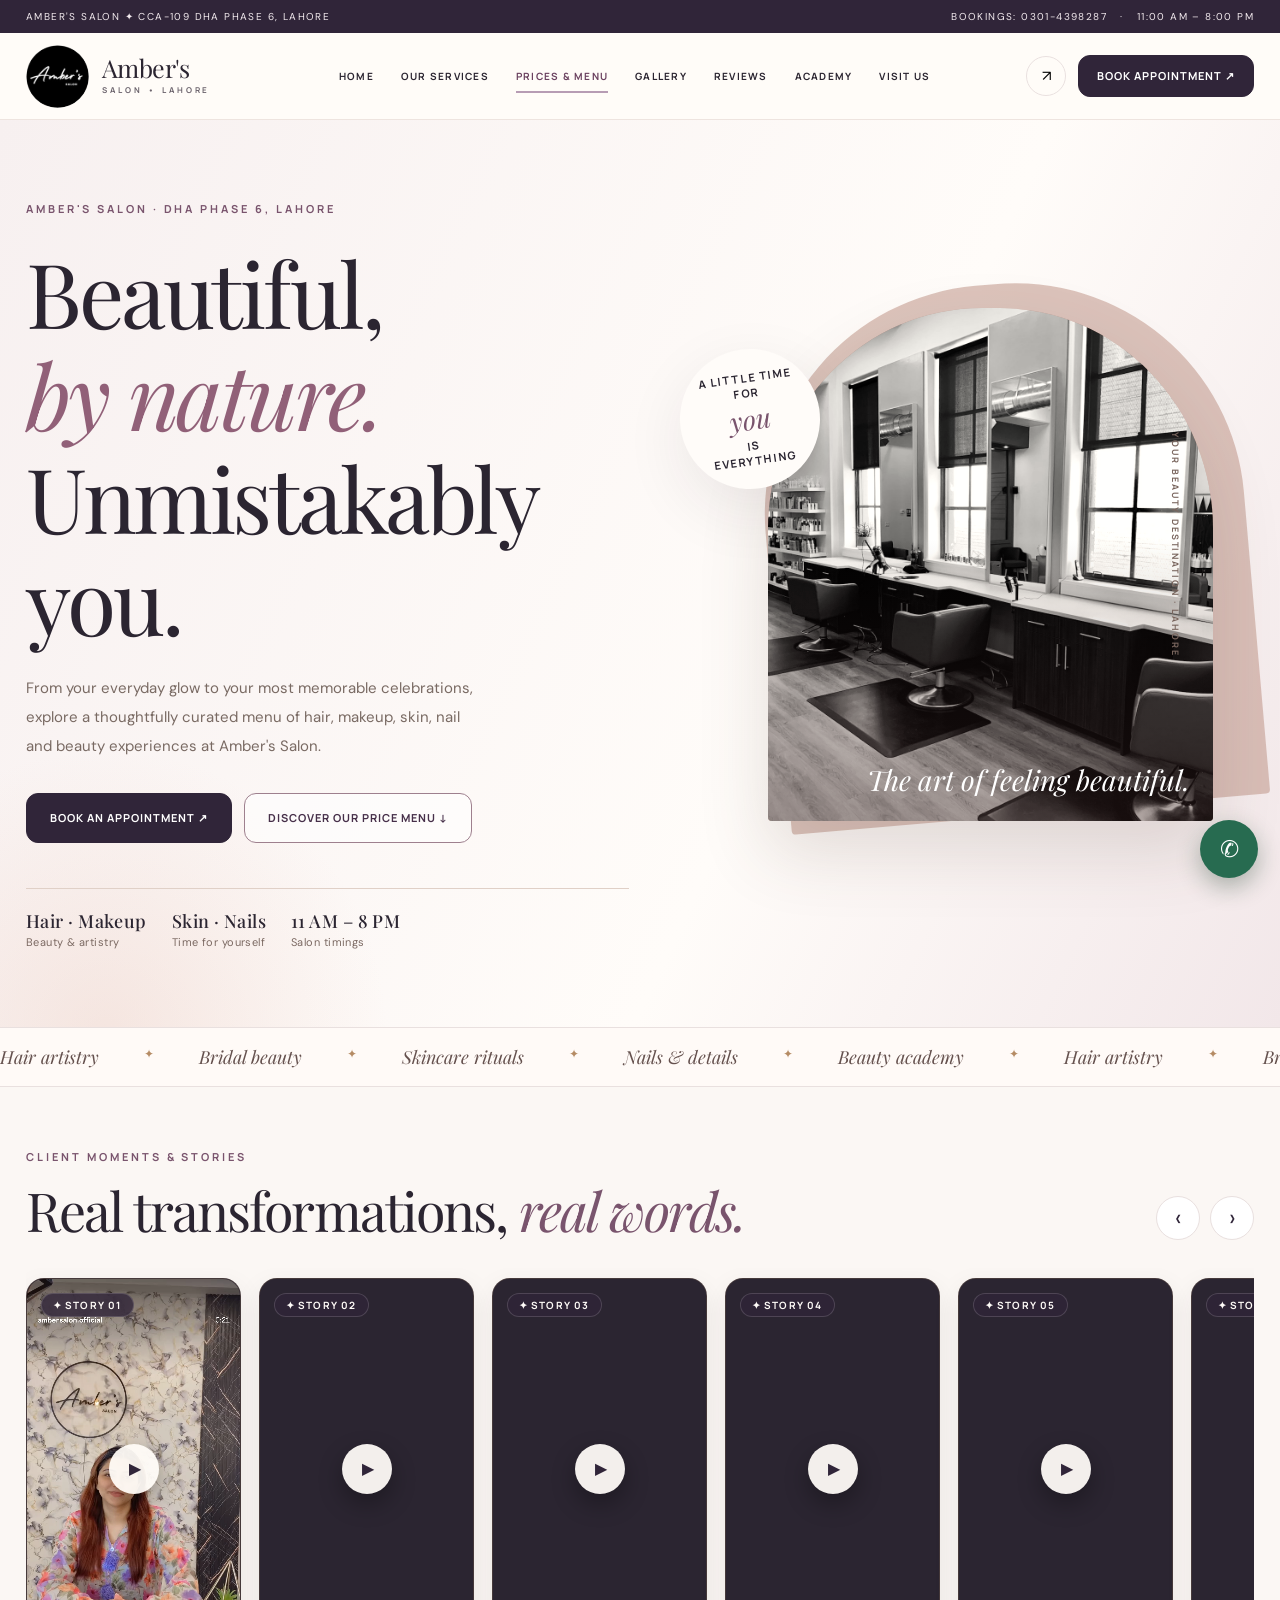
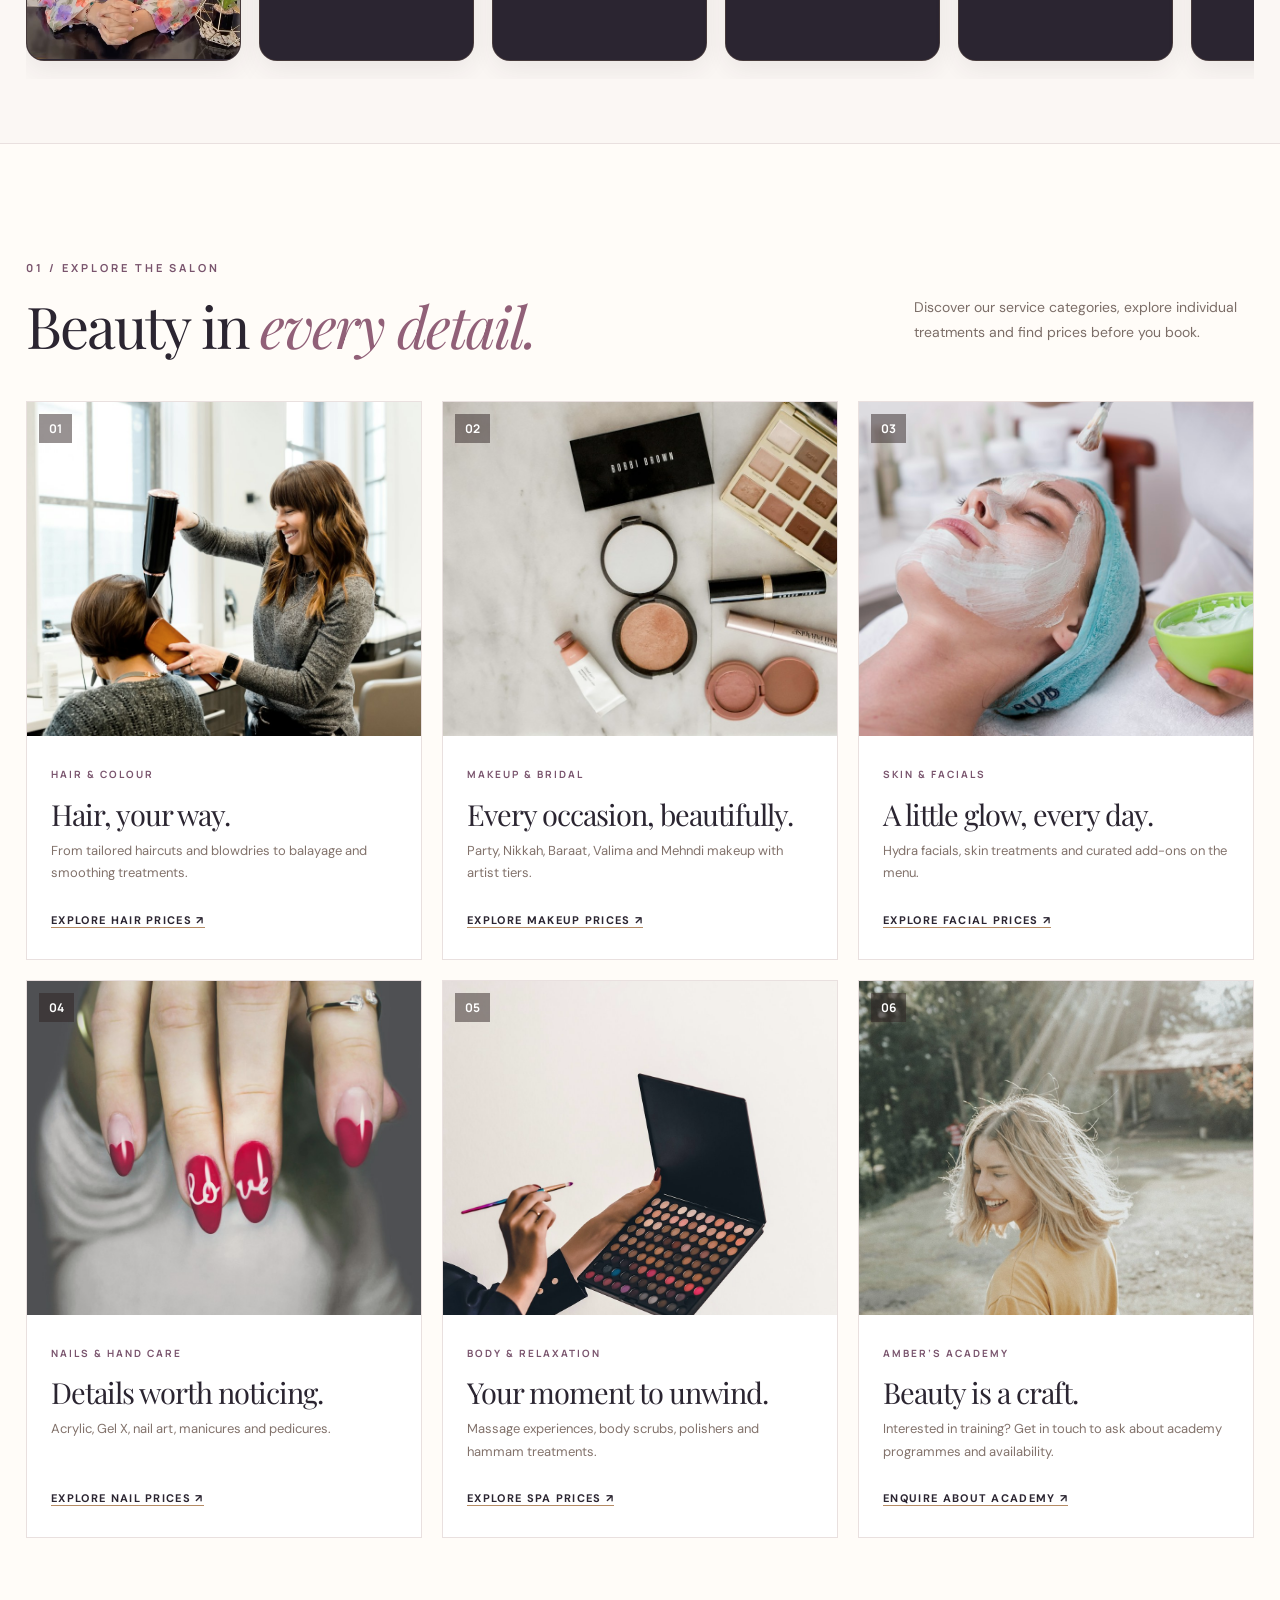
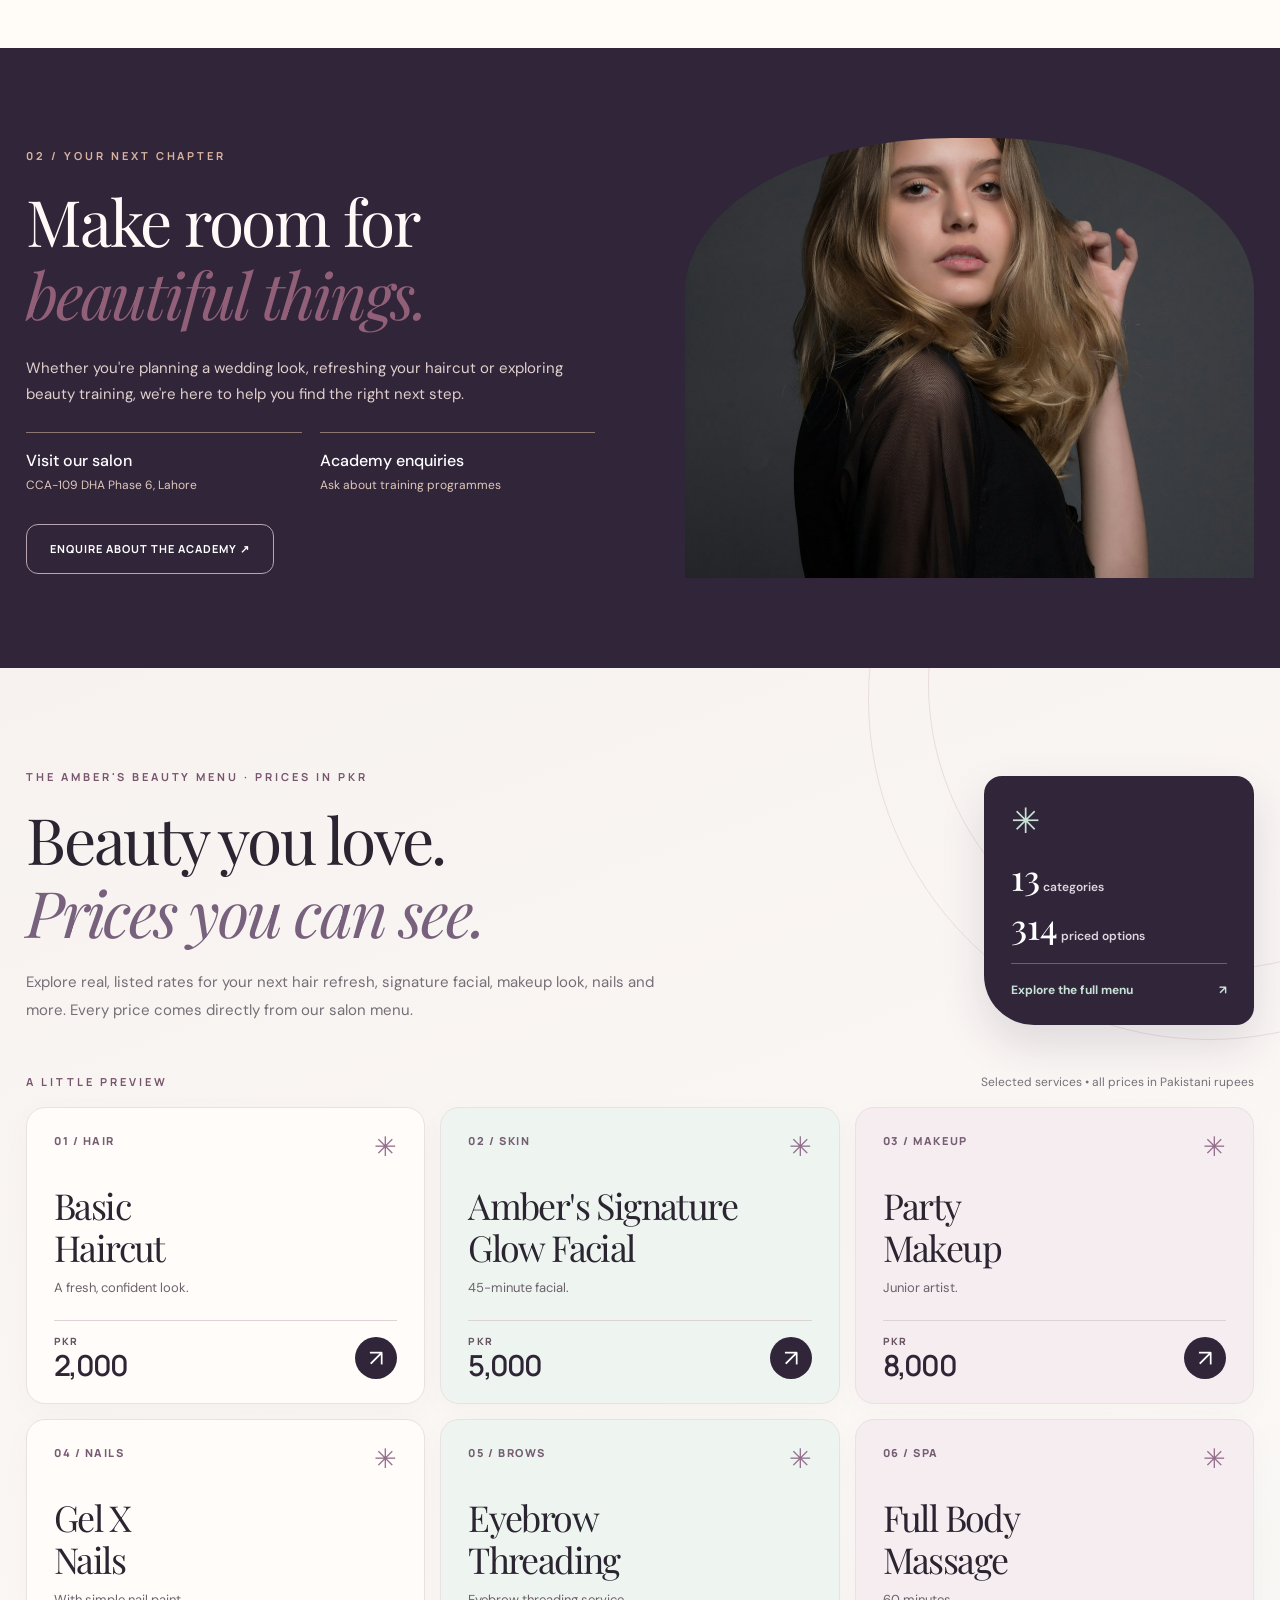
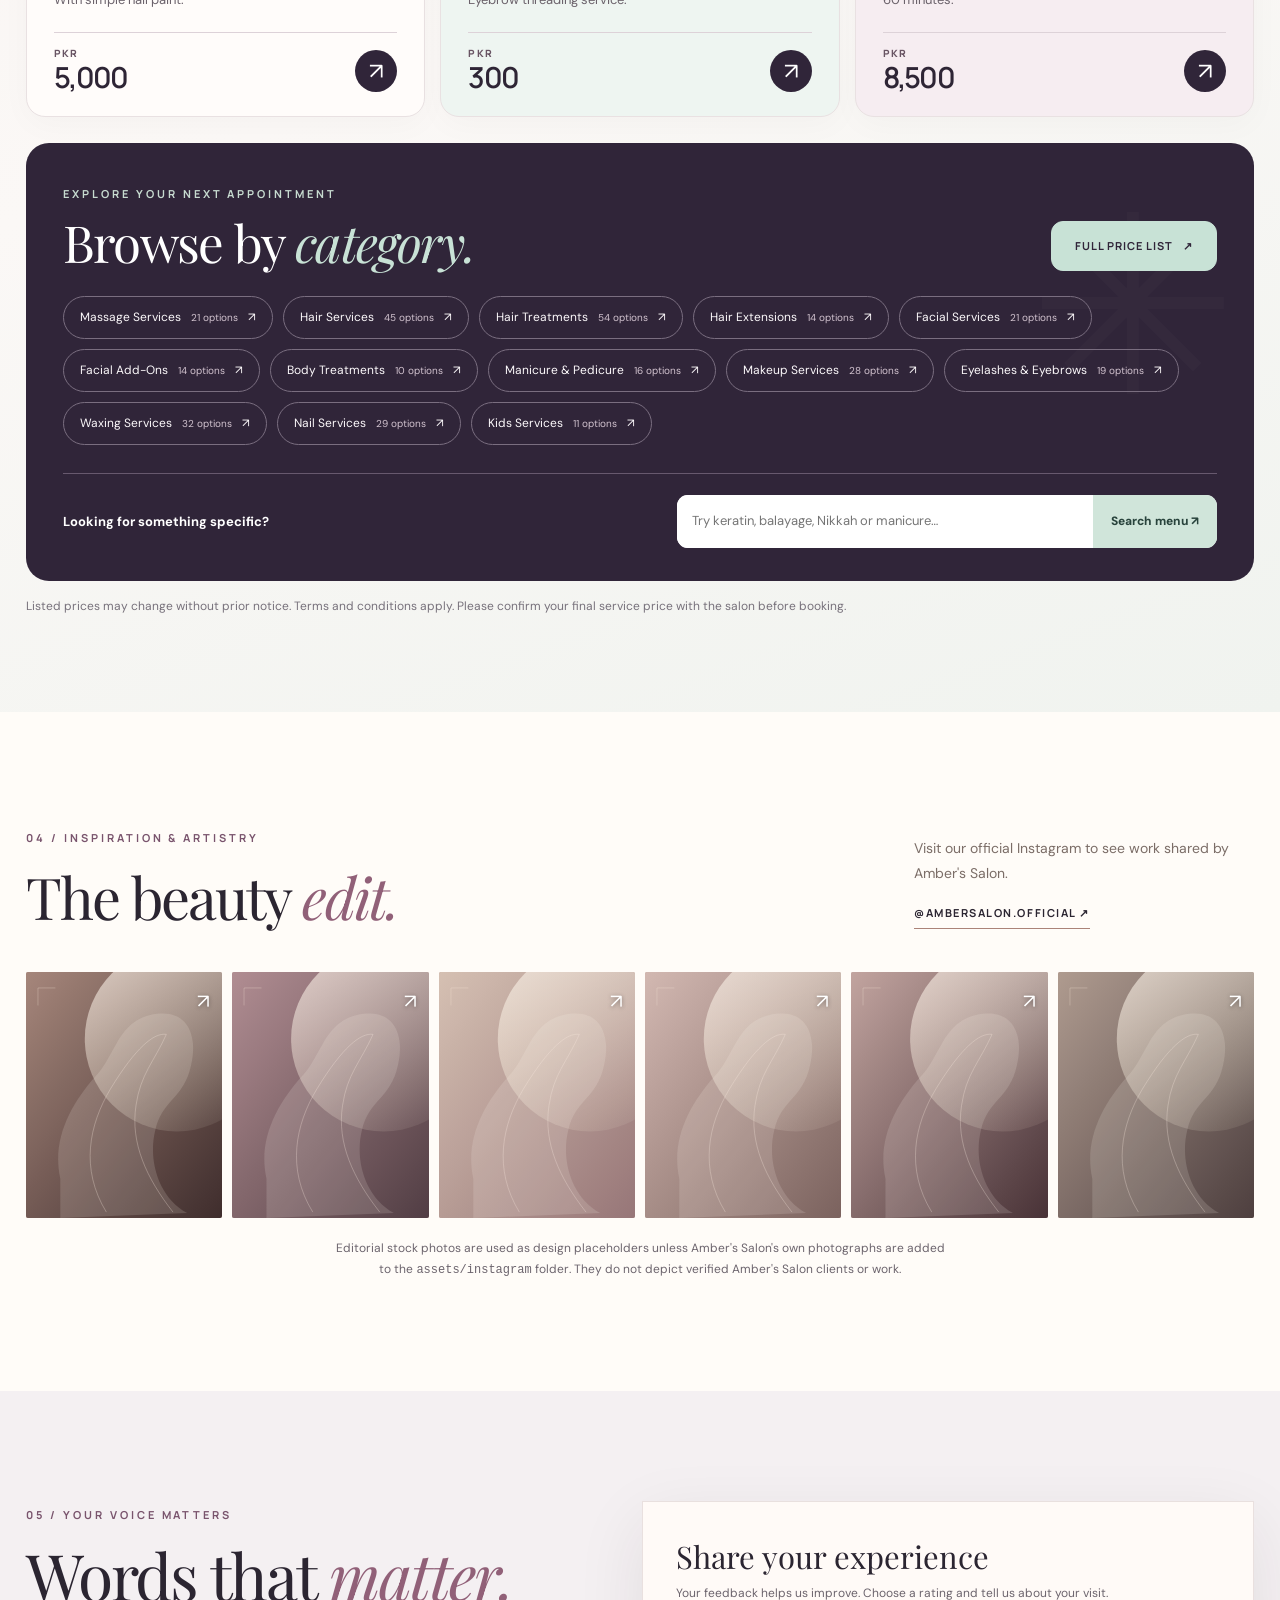
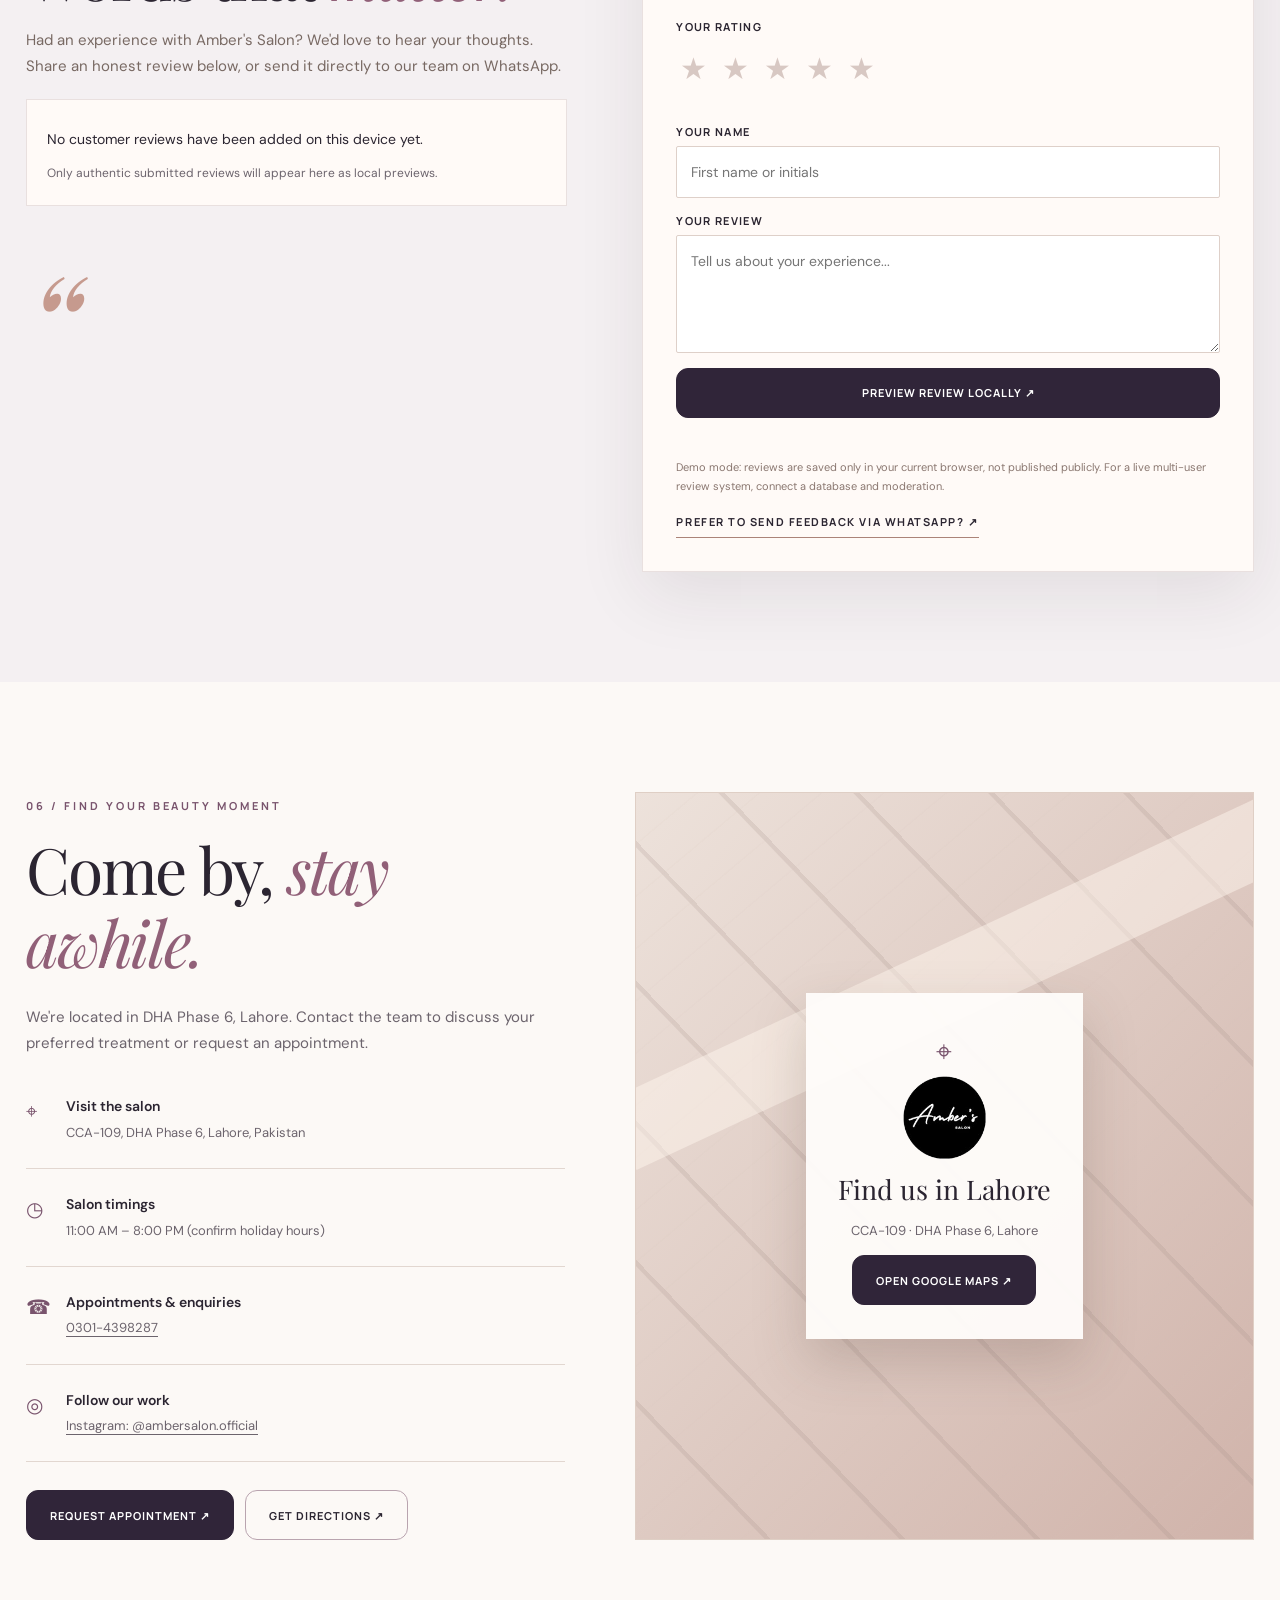
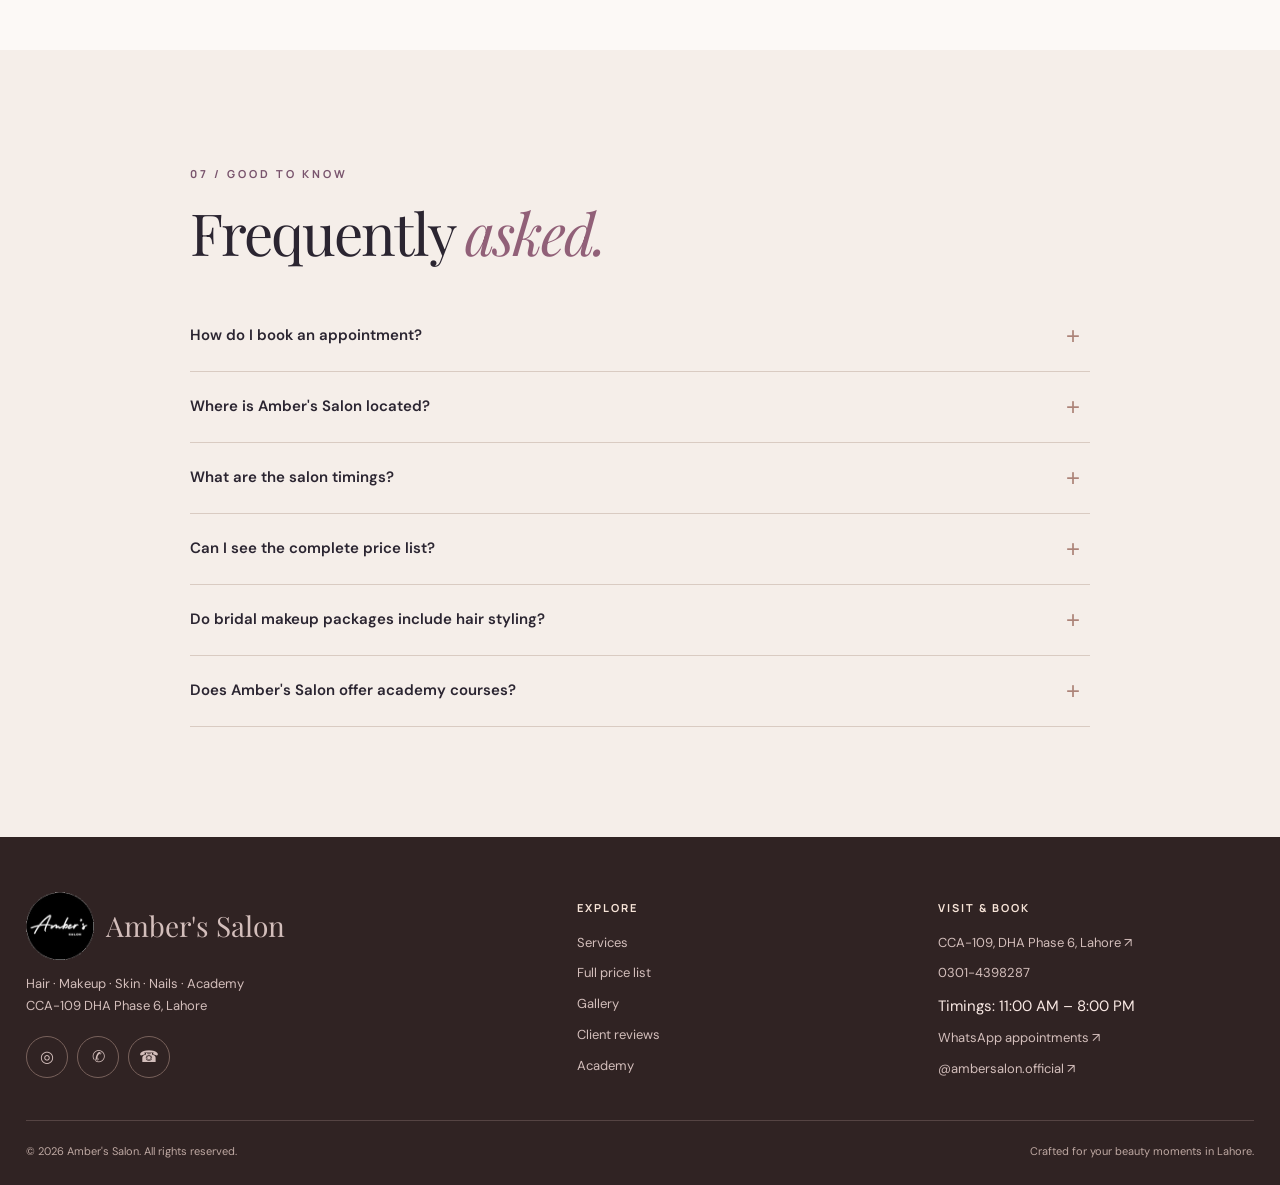
==== commit 25e8997f: "feat: add client review video carousel in a row above section 01" ====
--- a/index.html
+++ b/index.html
@@ -252,6 +252,93 @@
           academy</span><i>✦</i> <span>Hair artistry</span><i>✦</i><span>Bridal beauty</span><i>✦</i><span>Skincare
           rituals</span><i>✦</i><span>Nails &amp; details</span><i>✦</i><span>Beauty academy</span><i>✦</i></div>
     </div>
+    <!-- Real Client Experience Video Carousel -->
+    <section class="vc-section" aria-label="Client Video Stories">
+      <div class="container">
+        <div class="vc-head">
+          <div>
+            <span class="eyebrow">Client Moments &amp; Stories</span>
+            <h2 class="serif">Real transformations, <em>real words.</em></h2>
+          </div>
+          <div class="vc-nav-controls">
+            <button class="vc-nav-btn" id="vcPrevBtn" type="button" aria-label="Previous client stories">‹</button>
+            <button class="vc-nav-btn" id="vcNextBtn" type="button" aria-label="Next client stories">›</button>
+          </div>
+        </div>
+        <div class="vc-track" id="vcTrack" tabindex="0" role="region" aria-label="Scrollable client video stories">
+          <article class="vc-card" data-video="1">
+            <video class="vc-video" playsinline muted loop preload="metadata">
+              <source src="assets/videos/review-01.mp4#t=0.001" type="video/mp4">
+            </video>
+            <div class="vc-badge">✦ Story 01</div>
+            <div class="vc-play-btn" aria-hidden="true"><span class="vc-play-icon"><span>▶</span></span></div>
+          </article>
+          <article class="vc-card" data-video="2">
+            <video class="vc-video" playsinline muted loop preload="metadata">
+              <source src="assets/videos/review-02.mp4#t=0.001" type="video/mp4">
+            </video>
+            <div class="vc-badge">✦ Story 02</div>
+            <div class="vc-play-btn" aria-hidden="true"><span class="vc-play-icon"><span>▶</span></span></div>
+          </article>
+          <article class="vc-card" data-video="3">
+            <video class="vc-video" playsinline muted loop preload="metadata">
+              <source src="assets/videos/review-03.mp4#t=0.001" type="video/mp4">
+            </video>
+            <div class="vc-badge">✦ Story 03</div>
+            <div class="vc-play-btn" aria-hidden="true"><span class="vc-play-icon"><span>▶</span></span></div>
+          </article>
+          <article class="vc-card" data-video="4">
+            <video class="vc-video" playsinline muted loop preload="metadata">
+              <source src="assets/videos/review-04.mp4#t=0.001" type="video/mp4">
+            </video>
+            <div class="vc-badge">✦ Story 04</div>
+            <div class="vc-play-btn" aria-hidden="true"><span class="vc-play-icon"><span>▶</span></span></div>
+          </article>
+          <article class="vc-card" data-video="5">
+            <video class="vc-video" playsinline muted loop preload="metadata">
+              <source src="assets/videos/review-05.mp4#t=0.001" type="video/mp4">
+            </video>
+            <div class="vc-badge">✦ Story 05</div>
+            <div class="vc-play-btn" aria-hidden="true"><span class="vc-play-icon"><span>▶</span></span></div>
+          </article>
+          <article class="vc-card" data-video="6">
+            <video class="vc-video" playsinline muted loop preload="metadata">
+              <source src="assets/videos/review-06.mp4#t=0.001" type="video/mp4">
+            </video>
+            <div class="vc-badge">✦ Story 06</div>
+            <div class="vc-play-btn" aria-hidden="true"><span class="vc-play-icon"><span>▶</span></span></div>
+          </article>
+          <article class="vc-card" data-video="7">
+            <video class="vc-video" playsinline muted loop preload="metadata">
+              <source src="assets/videos/review-07.mp4#t=0.001" type="video/mp4">
+            </video>
+            <div class="vc-badge">✦ Story 07</div>
+            <div class="vc-play-btn" aria-hidden="true"><span class="vc-play-icon"><span>▶</span></span></div>
+          </article>
+          <article class="vc-card" data-video="8">
+            <video class="vc-video" playsinline muted loop preload="metadata">
+              <source src="assets/videos/review-08.mp4#t=0.001" type="video/mp4">
+            </video>
+            <div class="vc-badge">✦ Story 08</div>
+            <div class="vc-play-btn" aria-hidden="true"><span class="vc-play-icon"><span>▶</span></span></div>
+          </article>
+          <article class="vc-card" data-video="9">
+            <video class="vc-video" playsinline muted loop preload="metadata">
+              <source src="assets/videos/review-09.mp4#t=0.001" type="video/mp4">
+            </video>
+            <div class="vc-badge">✦ Story 09</div>
+            <div class="vc-play-btn" aria-hidden="true"><span class="vc-play-icon"><span>▶</span></span></div>
+          </article>
+          <article class="vc-card" data-video="10">
+            <video class="vc-video" playsinline muted loop preload="metadata">
+              <source src="assets/videos/review-10.mp4#t=0.001" type="video/mp4">
+            </video>
+            <div class="vc-badge">✦ Story 10</div>
+            <div class="vc-play-btn" aria-hidden="true"><span class="vc-play-icon"><span>▶</span></span></div>
+          </article>
+        </div>
+      </div>
+    </section>
     <section class="section" id="services">
       <div class="container">
         <div class="section-head">
--- a/assets/refined.css
+++ b/assets/refined.css
@@ -265,3 +265,167 @@
   .category-filter-list{width:100%;max-width:100%;min-width:0;overflow-x:auto;overscroll-behavior-x:contain}
   .catalog-tools,.catalog-topline,.catalog-tools .bar,.catalog-search-wrap,#catalog{min-width:0;max-width:100%}
 }
+
+/* ==========================================================
+   Client Review Video Carousel (Scoped: .vc-*)
+   ========================================================== */
+.vc-section {
+  background: #fbf7f4;
+  border-bottom: 1px solid var(--line);
+  padding: 56px 0 64px;
+  position: relative;
+}
+.vc-head {
+  display: flex;
+  align-items: flex-end;
+  justify-content: space-between;
+  gap: 24px;
+  margin-bottom: 28px;
+}
+.vc-head h2 {
+  font-size: clamp(34px, 4.2vw, 54px);
+  margin: 10px 0 0;
+  color: var(--ink);
+}
+.vc-head h2 em {
+  color: var(--rose);
+  font-style: italic;
+}
+.vc-nav-controls {
+  display: flex;
+  gap: 10px;
+  align-items: center;
+}
+.vc-nav-btn {
+  width: 44px;
+  height: 44px;
+  border-radius: 50%;
+  border: 1px solid var(--line);
+  background: #fff;
+  color: var(--plum);
+  font-size: 24px;
+  line-height: 1;
+  display: inline-grid;
+  place-items: center;
+  cursor: pointer;
+  transition: all .2s ease;
+  user-select: none;
+  padding: 0;
+}
+.vc-nav-btn:hover {
+  background: var(--plum);
+  color: #fff;
+  border-color: var(--plum);
+  transform: translateY(-1px);
+}
+.vc-track {
+  display: flex;
+  gap: 18px;
+  overflow-x: auto;
+  scroll-snap-type: x mandatory;
+  scroll-behavior: smooth;
+  padding: 10px 4px 18px;
+  -webkit-overflow-scrolling: touch;
+  scrollbar-width: none;
+}
+.vc-track::-webkit-scrollbar {
+  display: none;
+}
+.vc-card {
+  flex: 0 0 215px;
+  width: 215px;
+  aspect-ratio: 9 / 16;
+  border-radius: 18px;
+  overflow: hidden;
+  position: relative;
+  background: #2b2531;
+  scroll-snap-align: start;
+  box-shadow: 0 10px 28px rgba(48, 37, 57, 0.08);
+  cursor: pointer;
+  transition: transform .25s ease, box-shadow .25s ease;
+  user-select: none;
+  border: 1px solid rgba(181, 139, 100, 0.2);
+}
+.vc-card:hover {
+  transform: translateY(-4px);
+  box-shadow: 0 18px 40px rgba(48, 37, 57, 0.16);
+}
+.vc-card video {
+  width: 100%;
+  height: 100%;
+  object-fit: cover;
+  display: block;
+  pointer-events: none;
+  background: #2b2531;
+}
+.vc-badge {
+  position: absolute;
+  top: 14px;
+  left: 14px;
+  background: rgba(48, 37, 57, 0.78);
+  backdrop-filter: blur(8px);
+  color: #fffcf8;
+  font: 700 10px/1 'Manrope', sans-serif;
+  letter-spacing: .12em;
+  text-transform: uppercase;
+  padding: 6px 11px;
+  border-radius: 20px;
+  z-index: 2;
+  border: 1px solid rgba(255, 255, 255, 0.15);
+  pointer-events: none;
+}
+.vc-play-btn {
+  position: absolute;
+  inset: 0;
+  margin: auto;
+  width: 50px;
+  height: 50px;
+  border-radius: 50%;
+  background: rgba(255, 252, 248, 0.94);
+  border: 0;
+  display: grid;
+  place-items: center;
+  color: var(--plum);
+  font-size: 16px;
+  box-shadow: 0 10px 24px rgba(0, 0, 0, 0.3);
+  z-index: 2;
+  transition: opacity .25s ease, transform .25s ease;
+  pointer-events: none;
+}
+.vc-play-icon {
+  margin-left: 3px;
+  line-height: 1;
+}
+.vc-card.is-playing .vc-play-btn {
+  opacity: 0;
+  transform: scale(0.8);
+}
+.vc-card.is-playing:hover .vc-play-btn {
+  opacity: 0.85;
+  transform: scale(1);
+}
+.vc-card.is-playing .vc-play-icon {
+  margin-left: 0;
+}
+.vc-card.is-playing .vc-play-icon::before {
+  content: "❚❚";
+  font-size: 14px;
+}
+.vc-card.is-playing .vc-play-icon span {
+  display: none;
+}
+@media (max-width: 640px) {
+  .vc-section {
+    padding: 38px 0 44px;
+  }
+  .vc-card {
+    flex: 0 0 165px;
+    width: 165px;
+    border-radius: 14px;
+  }
+  .vc-play-btn {
+    width: 42px;
+    height: 42px;
+    font-size: 14px;
+  }
+}
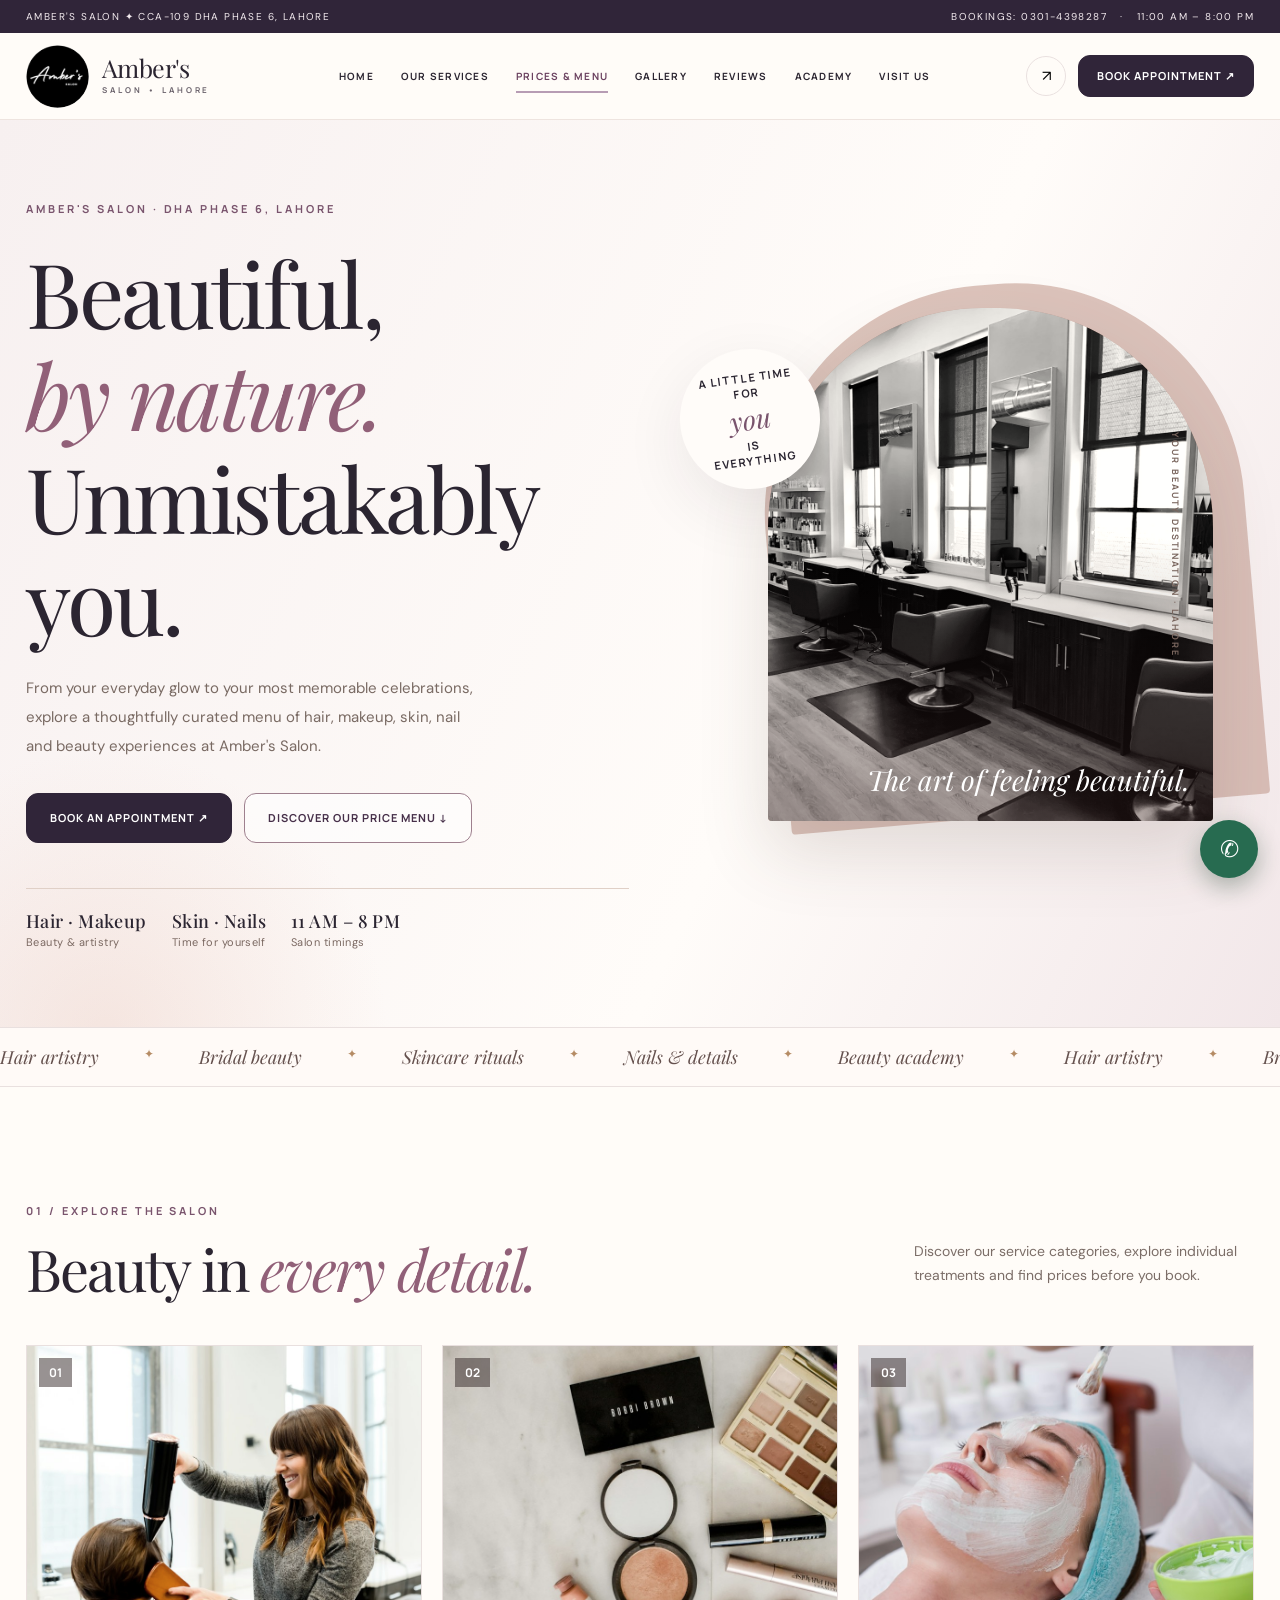
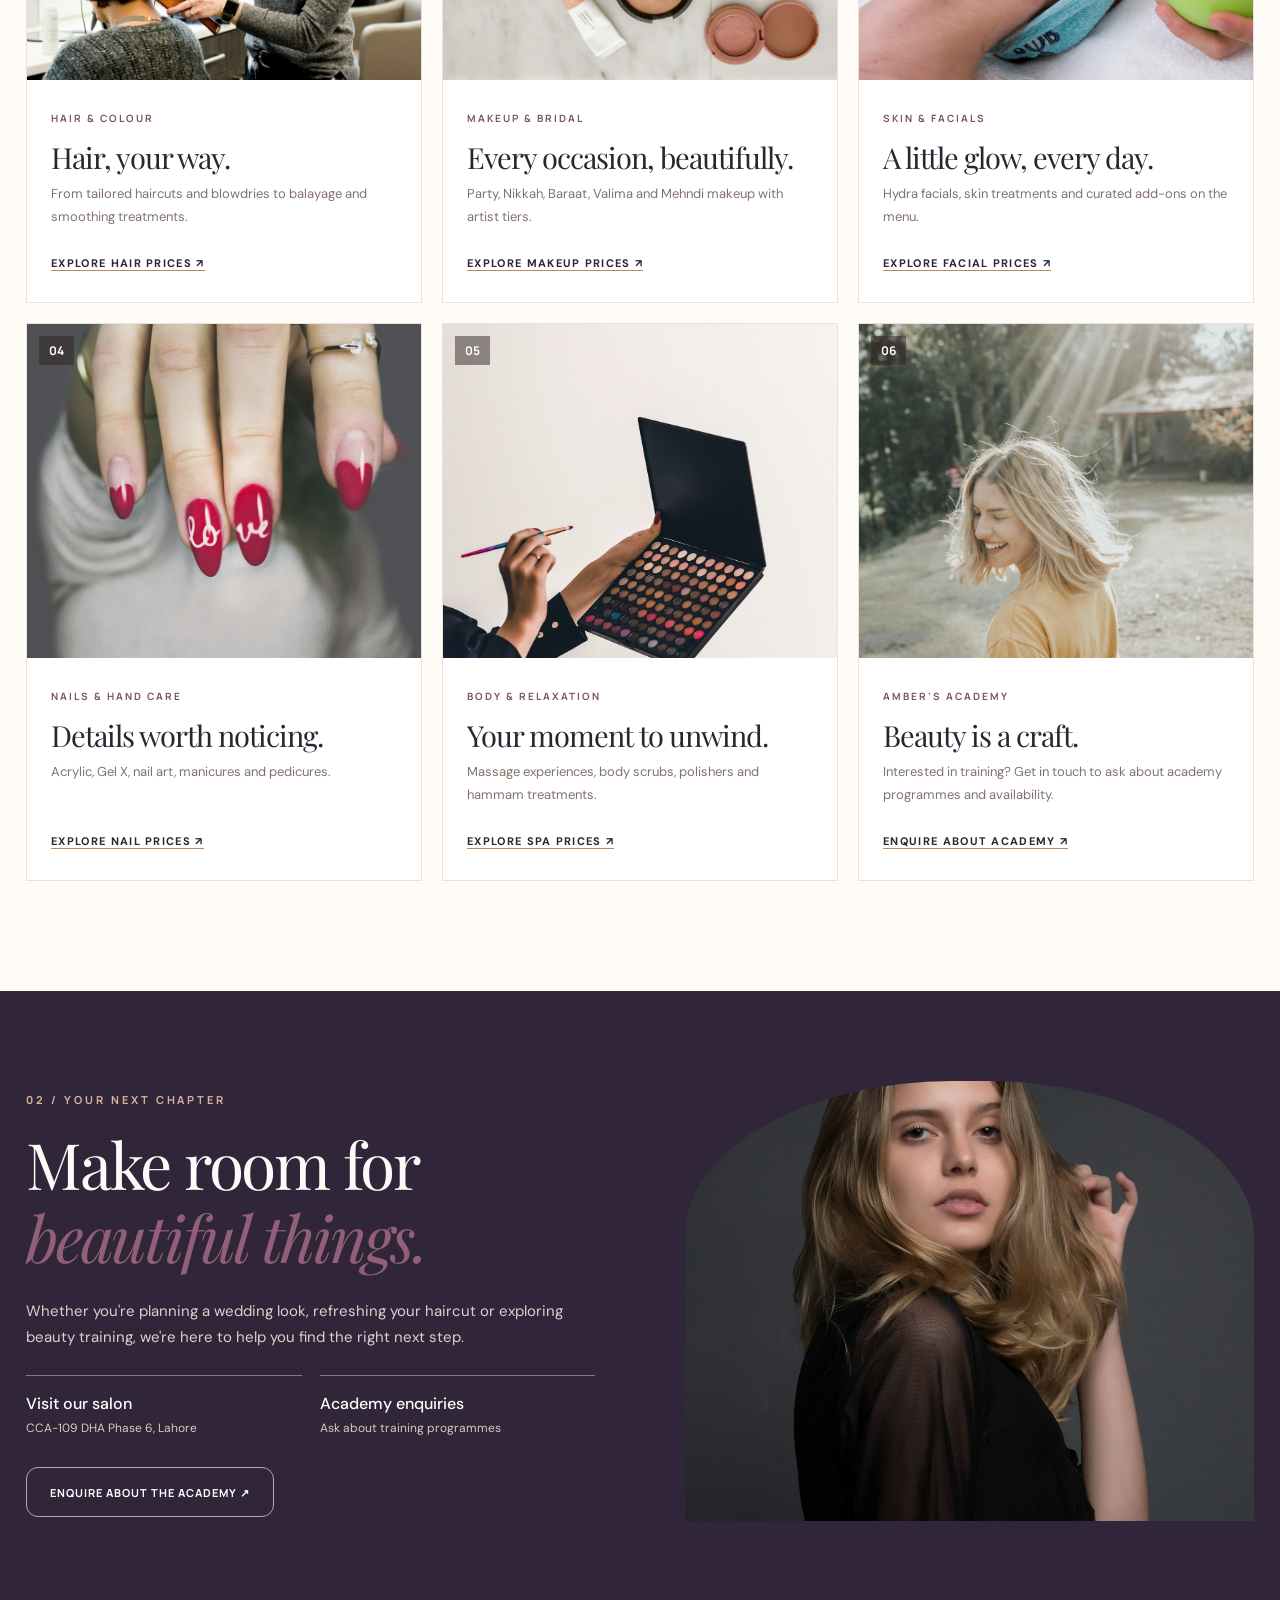
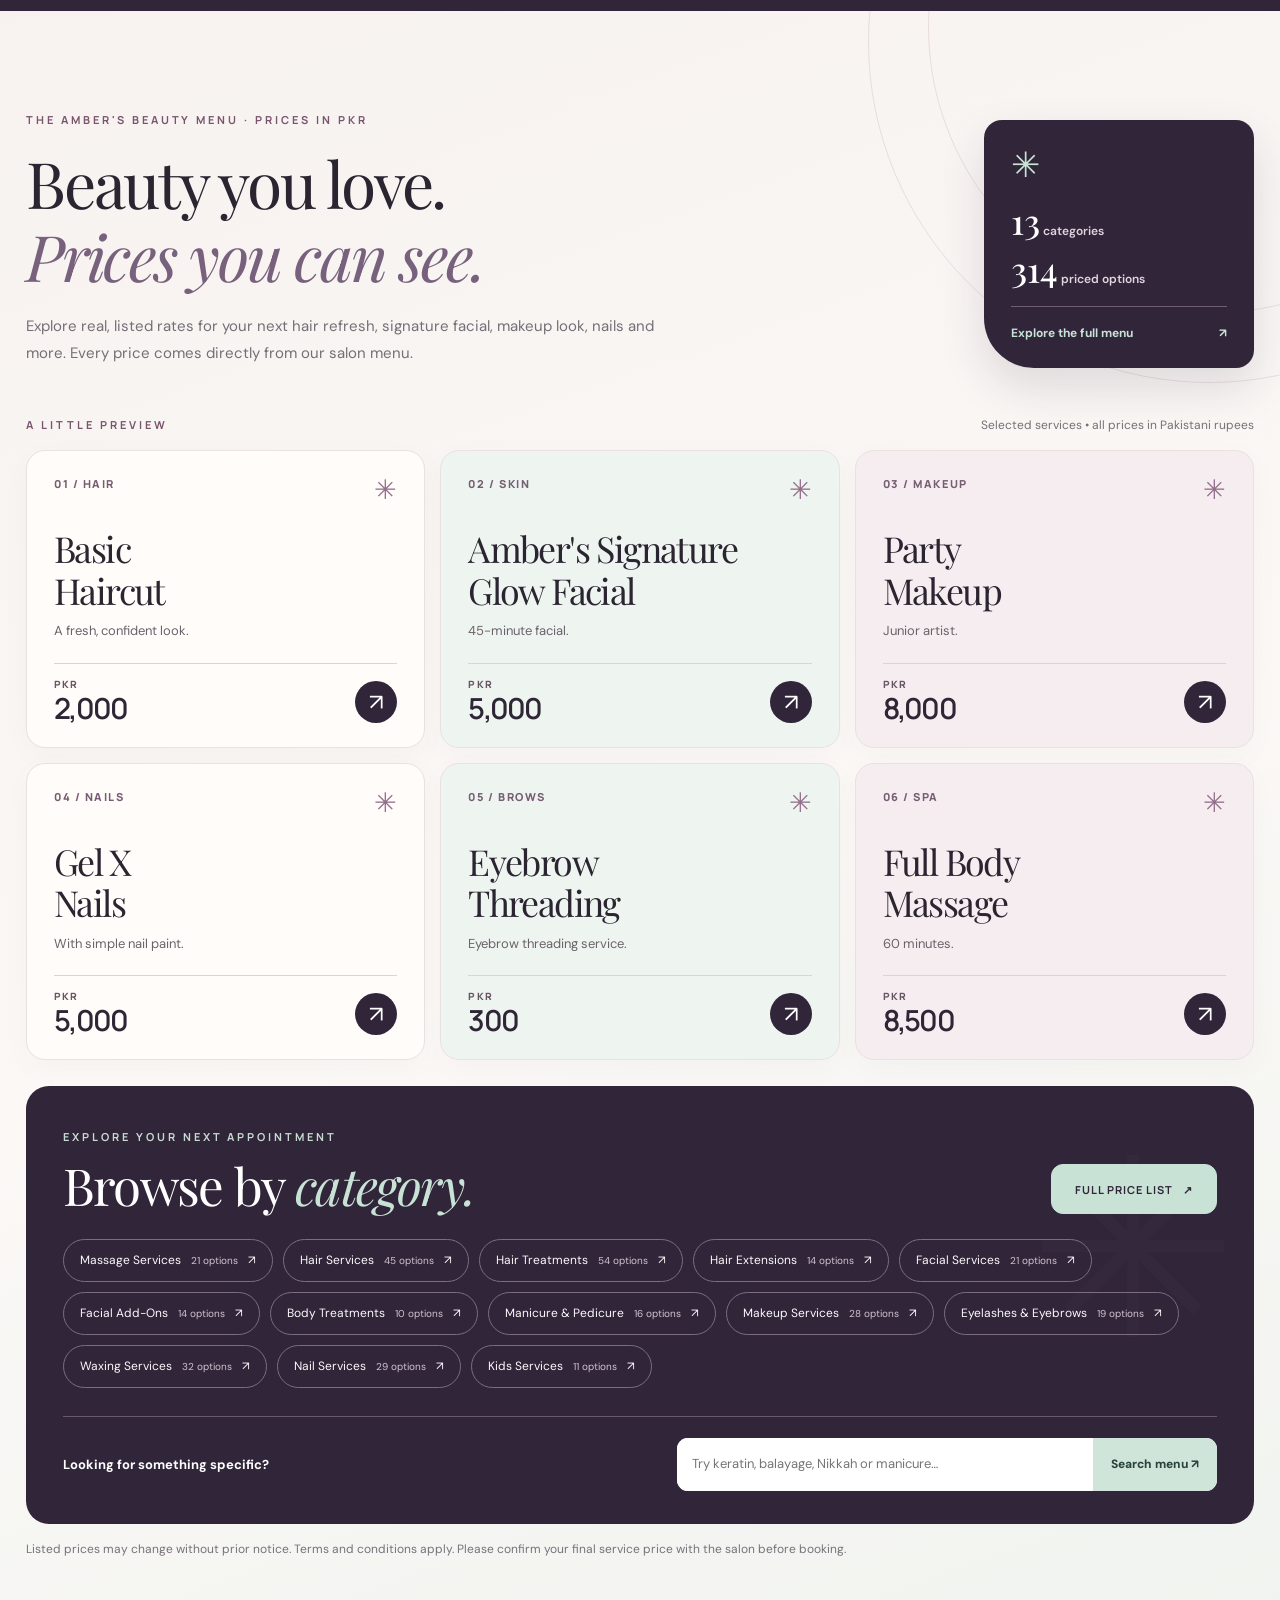
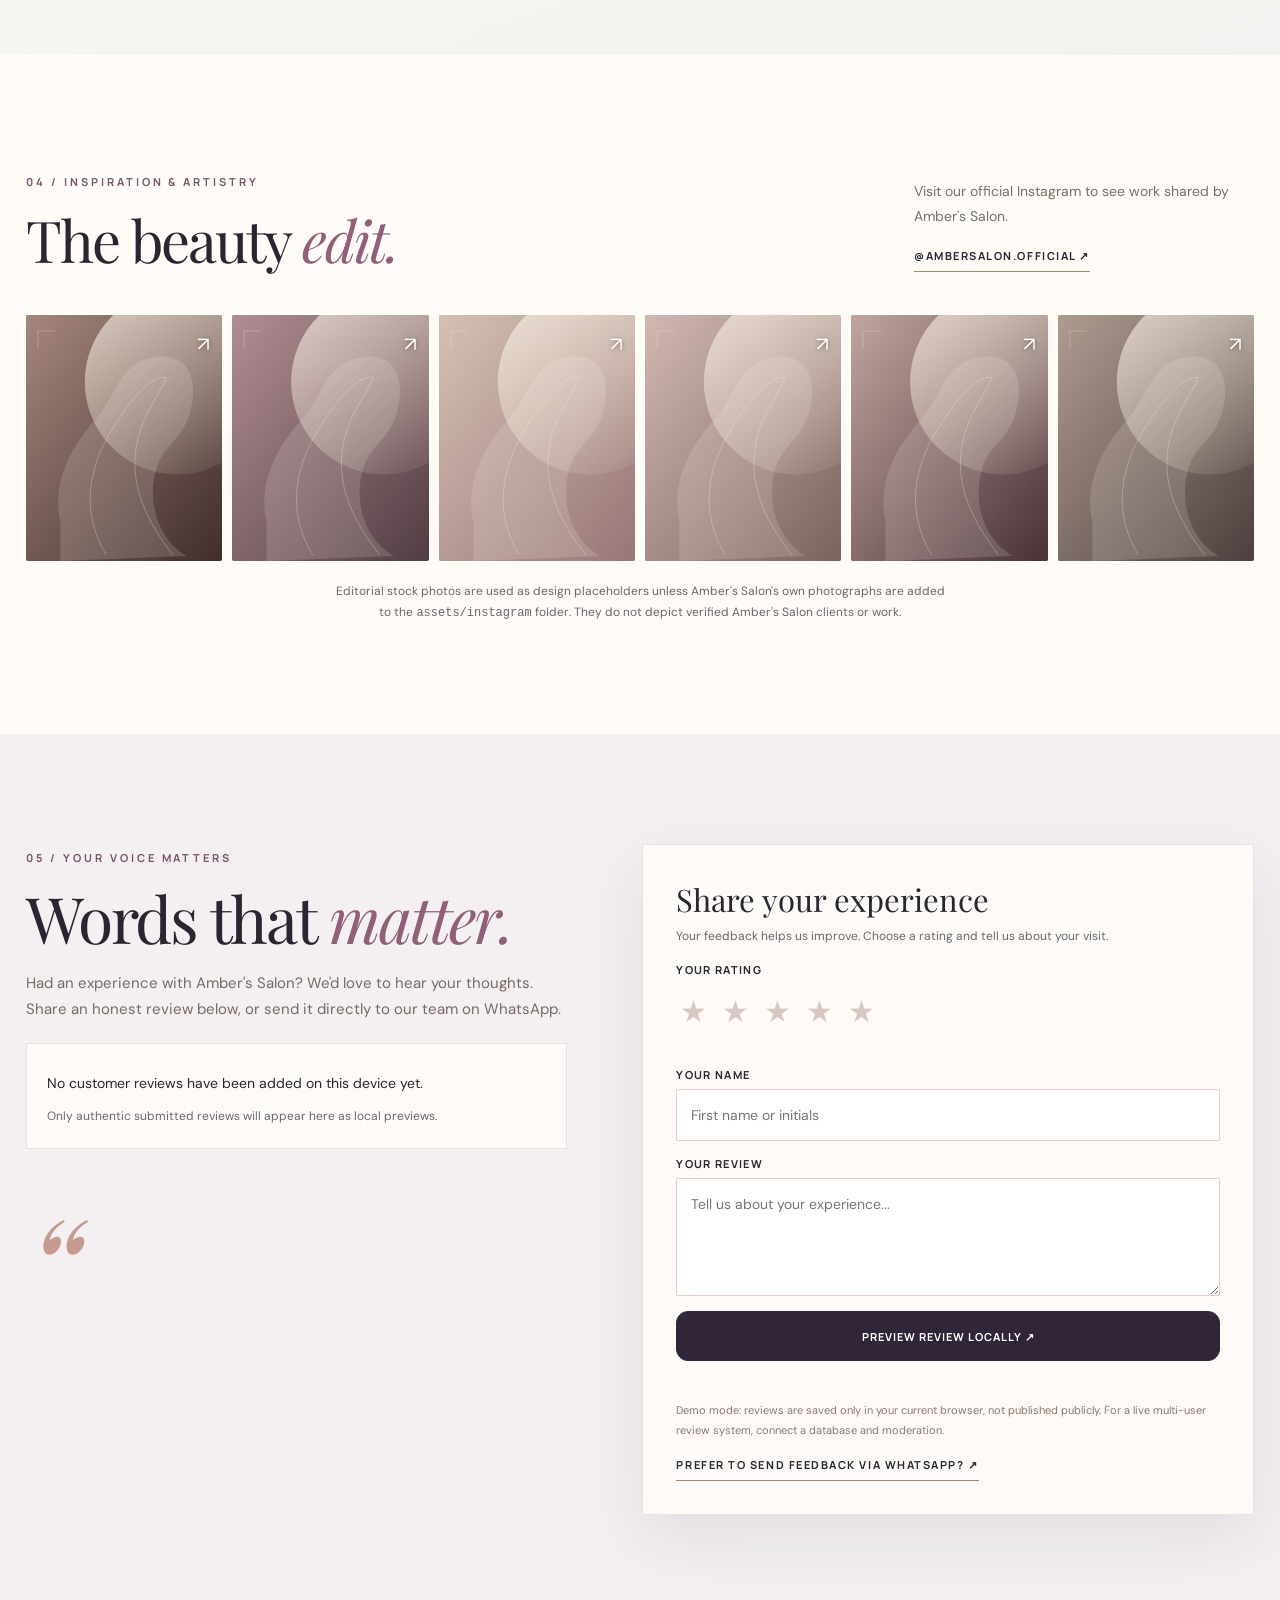
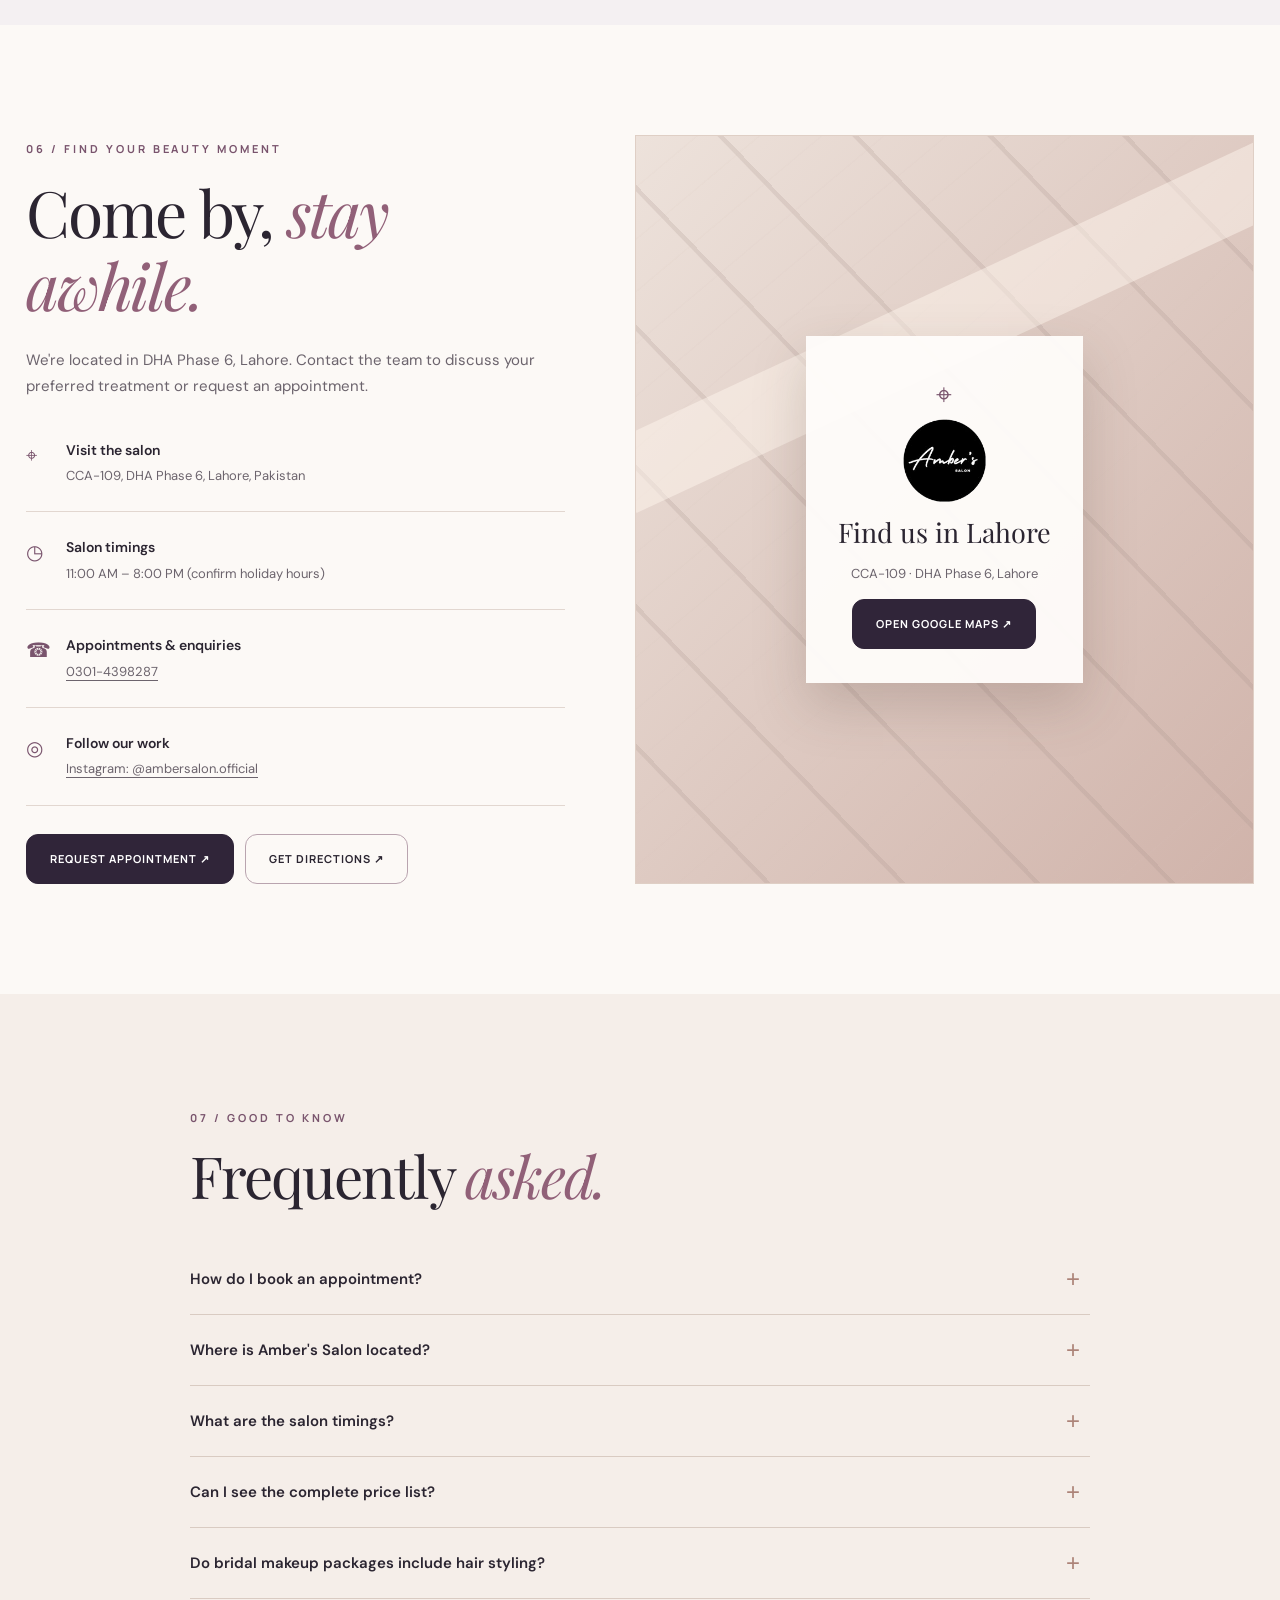
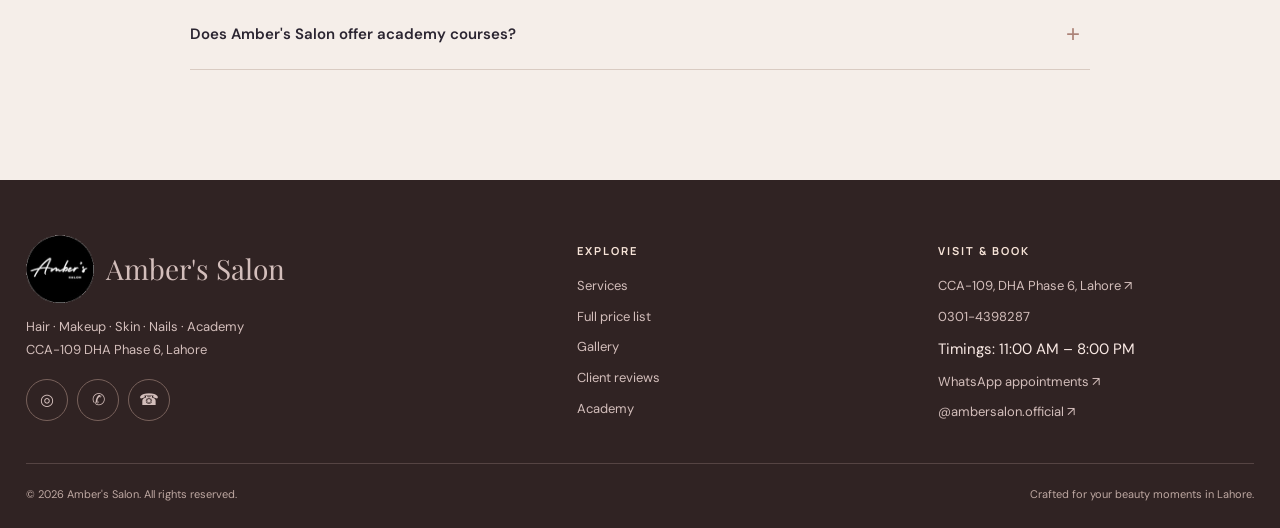
==== commit 9f1204b2: "Revert "feat: add client review video carousel in a row above section 01" This reverts commit 25e899" ====
--- a/index.html
+++ b/index.html
@@ -252,93 +252,6 @@
           academy</span><i>✦</i> <span>Hair artistry</span><i>✦</i><span>Bridal beauty</span><i>✦</i><span>Skincare
           rituals</span><i>✦</i><span>Nails &amp; details</span><i>✦</i><span>Beauty academy</span><i>✦</i></div>
     </div>
-    <!-- Real Client Experience Video Carousel -->
-    <section class="vc-section" aria-label="Client Video Stories">
-      <div class="container">
-        <div class="vc-head">
-          <div>
-            <span class="eyebrow">Client Moments &amp; Stories</span>
-            <h2 class="serif">Real transformations, <em>real words.</em></h2>
-          </div>
-          <div class="vc-nav-controls">
-            <button class="vc-nav-btn" id="vcPrevBtn" type="button" aria-label="Previous client stories">‹</button>
-            <button class="vc-nav-btn" id="vcNextBtn" type="button" aria-label="Next client stories">›</button>
-          </div>
-        </div>
-        <div class="vc-track" id="vcTrack" tabindex="0" role="region" aria-label="Scrollable client video stories">
-          <article class="vc-card" data-video="1">
-            <video class="vc-video" playsinline muted loop preload="metadata">
-              <source src="assets/videos/review-01.mp4#t=0.001" type="video/mp4">
-            </video>
-            <div class="vc-badge">✦ Story 01</div>
-            <div class="vc-play-btn" aria-hidden="true"><span class="vc-play-icon"><span>▶</span></span></div>
-          </article>
-          <article class="vc-card" data-video="2">
-            <video class="vc-video" playsinline muted loop preload="metadata">
-              <source src="assets/videos/review-02.mp4#t=0.001" type="video/mp4">
-            </video>
-            <div class="vc-badge">✦ Story 02</div>
-            <div class="vc-play-btn" aria-hidden="true"><span class="vc-play-icon"><span>▶</span></span></div>
-          </article>
-          <article class="vc-card" data-video="3">
-            <video class="vc-video" playsinline muted loop preload="metadata">
-              <source src="assets/videos/review-03.mp4#t=0.001" type="video/mp4">
-            </video>
-            <div class="vc-badge">✦ Story 03</div>
-            <div class="vc-play-btn" aria-hidden="true"><span class="vc-play-icon"><span>▶</span></span></div>
-          </article>
-          <article class="vc-card" data-video="4">
-            <video class="vc-video" playsinline muted loop preload="metadata">
-              <source src="assets/videos/review-04.mp4#t=0.001" type="video/mp4">
-            </video>
-            <div class="vc-badge">✦ Story 04</div>
-            <div class="vc-play-btn" aria-hidden="true"><span class="vc-play-icon"><span>▶</span></span></div>
-          </article>
-          <article class="vc-card" data-video="5">
-            <video class="vc-video" playsinline muted loop preload="metadata">
-              <source src="assets/videos/review-05.mp4#t=0.001" type="video/mp4">
-            </video>
-            <div class="vc-badge">✦ Story 05</div>
-            <div class="vc-play-btn" aria-hidden="true"><span class="vc-play-icon"><span>▶</span></span></div>
-          </article>
-          <article class="vc-card" data-video="6">
-            <video class="vc-video" playsinline muted loop preload="metadata">
-              <source src="assets/videos/review-06.mp4#t=0.001" type="video/mp4">
-            </video>
-            <div class="vc-badge">✦ Story 06</div>
-            <div class="vc-play-btn" aria-hidden="true"><span class="vc-play-icon"><span>▶</span></span></div>
-          </article>
-          <article class="vc-card" data-video="7">
-            <video class="vc-video" playsinline muted loop preload="metadata">
-              <source src="assets/videos/review-07.mp4#t=0.001" type="video/mp4">
-            </video>
-            <div class="vc-badge">✦ Story 07</div>
-            <div class="vc-play-btn" aria-hidden="true"><span class="vc-play-icon"><span>▶</span></span></div>
-          </article>
-          <article class="vc-card" data-video="8">
-            <video class="vc-video" playsinline muted loop preload="metadata">
-              <source src="assets/videos/review-08.mp4#t=0.001" type="video/mp4">
-            </video>
-            <div class="vc-badge">✦ Story 08</div>
-            <div class="vc-play-btn" aria-hidden="true"><span class="vc-play-icon"><span>▶</span></span></div>
-          </article>
-          <article class="vc-card" data-video="9">
-            <video class="vc-video" playsinline muted loop preload="metadata">
-              <source src="assets/videos/review-09.mp4#t=0.001" type="video/mp4">
-            </video>
-            <div class="vc-badge">✦ Story 09</div>
-            <div class="vc-play-btn" aria-hidden="true"><span class="vc-play-icon"><span>▶</span></span></div>
-          </article>
-          <article class="vc-card" data-video="10">
-            <video class="vc-video" playsinline muted loop preload="metadata">
-              <source src="assets/videos/review-10.mp4#t=0.001" type="video/mp4">
-            </video>
-            <div class="vc-badge">✦ Story 10</div>
-            <div class="vc-play-btn" aria-hidden="true"><span class="vc-play-icon"><span>▶</span></span></div>
-          </article>
-        </div>
-      </div>
-    </section>
     <section class="section" id="services">
       <div class="container">
         <div class="section-head">
--- a/assets/refined.css
+++ b/assets/refined.css
@@ -265,167 +265,3 @@
   .category-filter-list{width:100%;max-width:100%;min-width:0;overflow-x:auto;overscroll-behavior-x:contain}
   .catalog-tools,.catalog-topline,.catalog-tools .bar,.catalog-search-wrap,#catalog{min-width:0;max-width:100%}
 }
-
-/* ==========================================================
-   Client Review Video Carousel (Scoped: .vc-*)
-   ========================================================== */
-.vc-section {
-  background: #fbf7f4;
-  border-bottom: 1px solid var(--line);
-  padding: 56px 0 64px;
-  position: relative;
-}
-.vc-head {
-  display: flex;
-  align-items: flex-end;
-  justify-content: space-between;
-  gap: 24px;
-  margin-bottom: 28px;
-}
-.vc-head h2 {
-  font-size: clamp(34px, 4.2vw, 54px);
-  margin: 10px 0 0;
-  color: var(--ink);
-}
-.vc-head h2 em {
-  color: var(--rose);
-  font-style: italic;
-}
-.vc-nav-controls {
-  display: flex;
-  gap: 10px;
-  align-items: center;
-}
-.vc-nav-btn {
-  width: 44px;
-  height: 44px;
-  border-radius: 50%;
-  border: 1px solid var(--line);
-  background: #fff;
-  color: var(--plum);
-  font-size: 24px;
-  line-height: 1;
-  display: inline-grid;
-  place-items: center;
-  cursor: pointer;
-  transition: all .2s ease;
-  user-select: none;
-  padding: 0;
-}
-.vc-nav-btn:hover {
-  background: var(--plum);
-  color: #fff;
-  border-color: var(--plum);
-  transform: translateY(-1px);
-}
-.vc-track {
-  display: flex;
-  gap: 18px;
-  overflow-x: auto;
-  scroll-snap-type: x mandatory;
-  scroll-behavior: smooth;
-  padding: 10px 4px 18px;
-  -webkit-overflow-scrolling: touch;
-  scrollbar-width: none;
-}
-.vc-track::-webkit-scrollbar {
-  display: none;
-}
-.vc-card {
-  flex: 0 0 215px;
-  width: 215px;
-  aspect-ratio: 9 / 16;
-  border-radius: 18px;
-  overflow: hidden;
-  position: relative;
-  background: #2b2531;
-  scroll-snap-align: start;
-  box-shadow: 0 10px 28px rgba(48, 37, 57, 0.08);
-  cursor: pointer;
-  transition: transform .25s ease, box-shadow .25s ease;
-  user-select: none;
-  border: 1px solid rgba(181, 139, 100, 0.2);
-}
-.vc-card:hover {
-  transform: translateY(-4px);
-  box-shadow: 0 18px 40px rgba(48, 37, 57, 0.16);
-}
-.vc-card video {
-  width: 100%;
-  height: 100%;
-  object-fit: cover;
-  display: block;
-  pointer-events: none;
-  background: #2b2531;
-}
-.vc-badge {
-  position: absolute;
-  top: 14px;
-  left: 14px;
-  background: rgba(48, 37, 57, 0.78);
-  backdrop-filter: blur(8px);
-  color: #fffcf8;
-  font: 700 10px/1 'Manrope', sans-serif;
-  letter-spacing: .12em;
-  text-transform: uppercase;
-  padding: 6px 11px;
-  border-radius: 20px;
-  z-index: 2;
-  border: 1px solid rgba(255, 255, 255, 0.15);
-  pointer-events: none;
-}
-.vc-play-btn {
-  position: absolute;
-  inset: 0;
-  margin: auto;
-  width: 50px;
-  height: 50px;
-  border-radius: 50%;
-  background: rgba(255, 252, 248, 0.94);
-  border: 0;
-  display: grid;
-  place-items: center;
-  color: var(--plum);
-  font-size: 16px;
-  box-shadow: 0 10px 24px rgba(0, 0, 0, 0.3);
-  z-index: 2;
-  transition: opacity .25s ease, transform .25s ease;
-  pointer-events: none;
-}
-.vc-play-icon {
-  margin-left: 3px;
-  line-height: 1;
-}
-.vc-card.is-playing .vc-play-btn {
-  opacity: 0;
-  transform: scale(0.8);
-}
-.vc-card.is-playing:hover .vc-play-btn {
-  opacity: 0.85;
-  transform: scale(1);
-}
-.vc-card.is-playing .vc-play-icon {
-  margin-left: 0;
-}
-.vc-card.is-playing .vc-play-icon::before {
-  content: "❚❚";
-  font-size: 14px;
-}
-.vc-card.is-playing .vc-play-icon span {
-  display: none;
-}
-@media (max-width: 640px) {
-  .vc-section {
-    padding: 38px 0 44px;
-  }
-  .vc-card {
-    flex: 0 0 165px;
-    width: 165px;
-    border-radius: 14px;
-  }
-  .vc-play-btn {
-    width: 42px;
-    height: 42px;
-    font-size: 14px;
-  }
-}
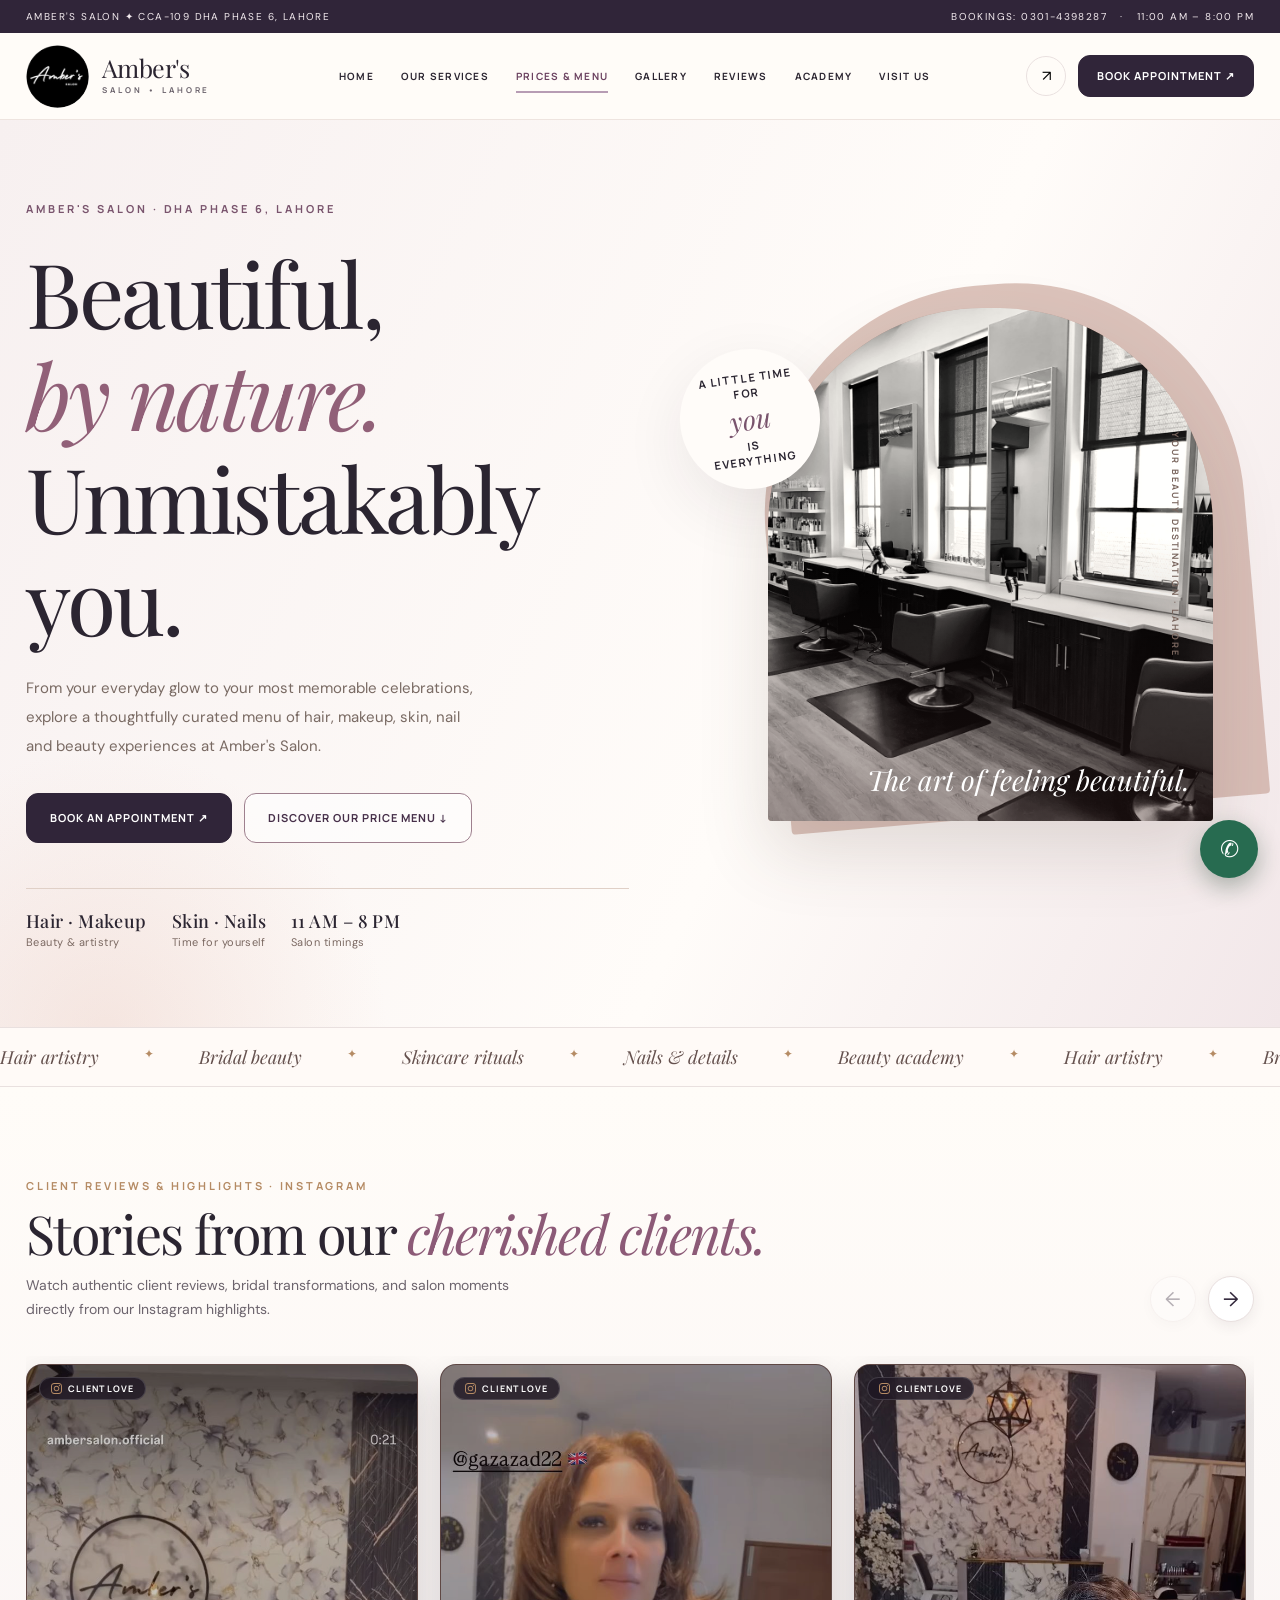
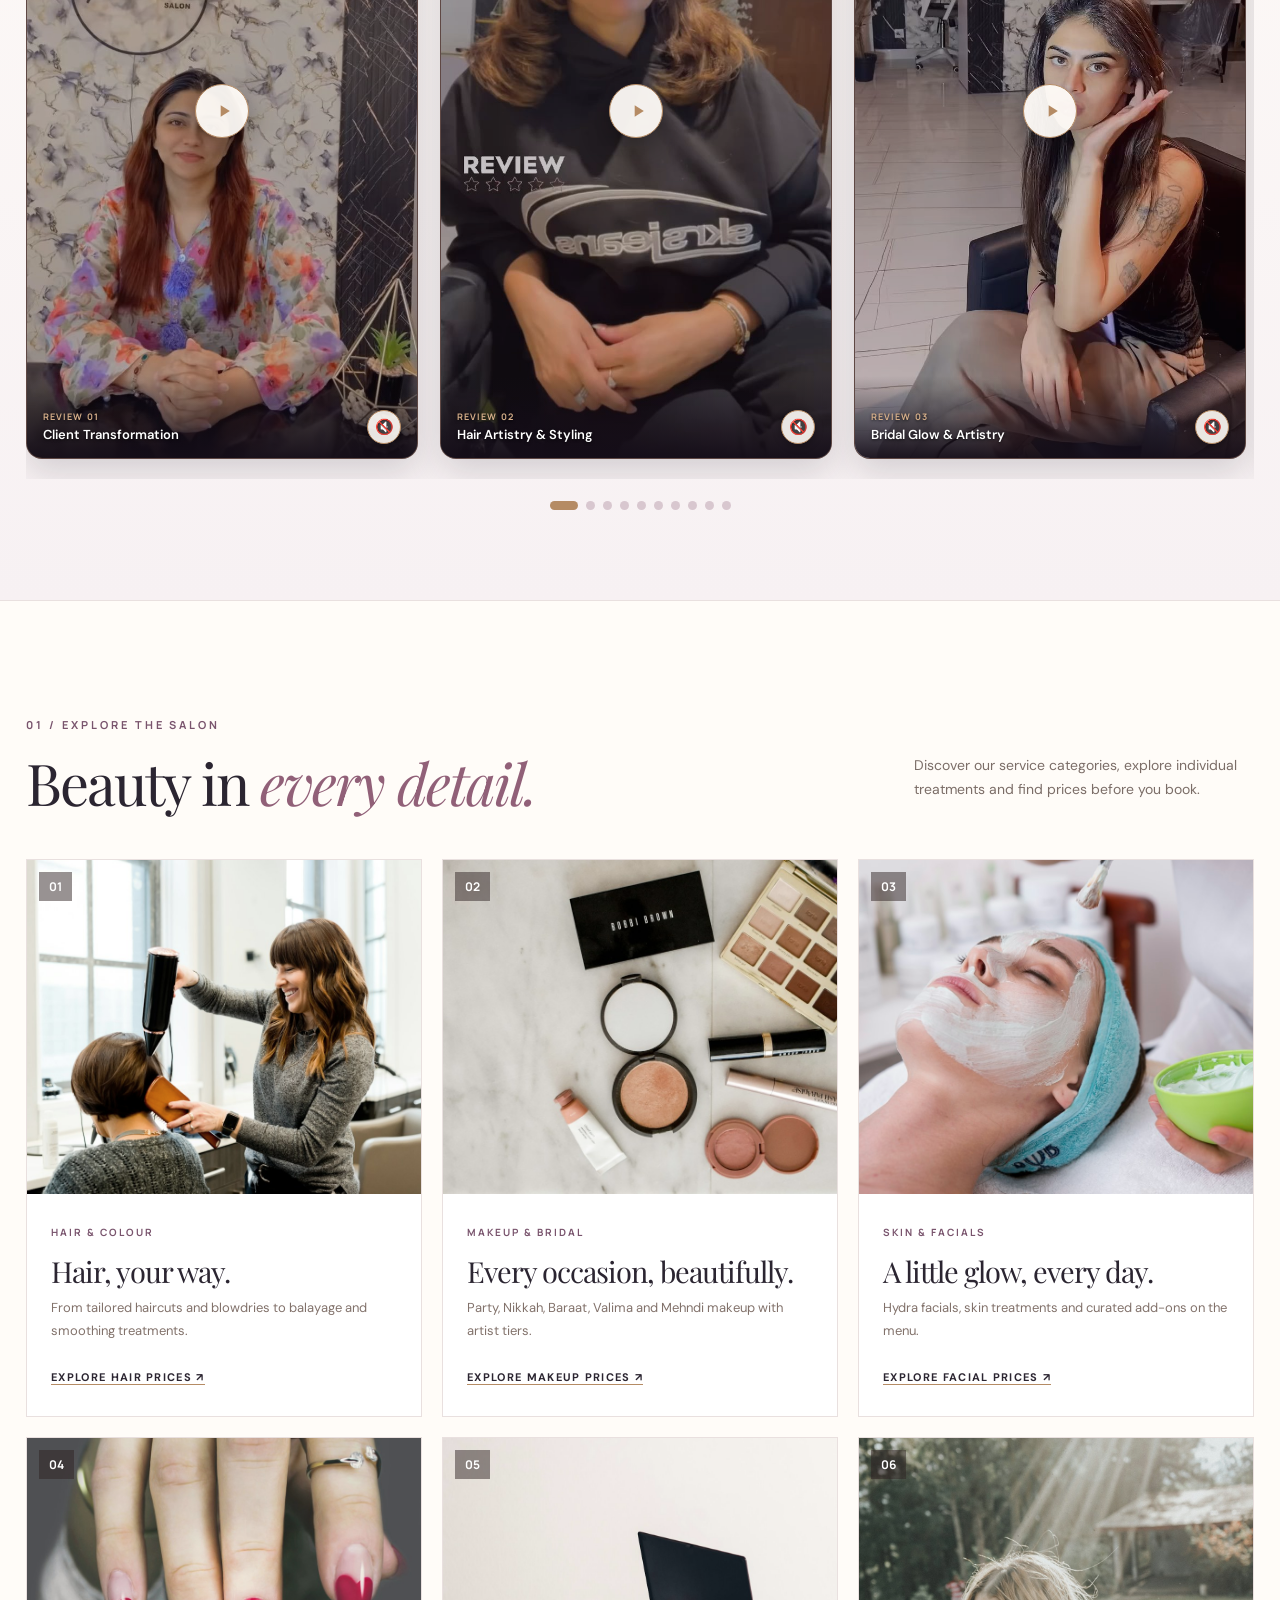
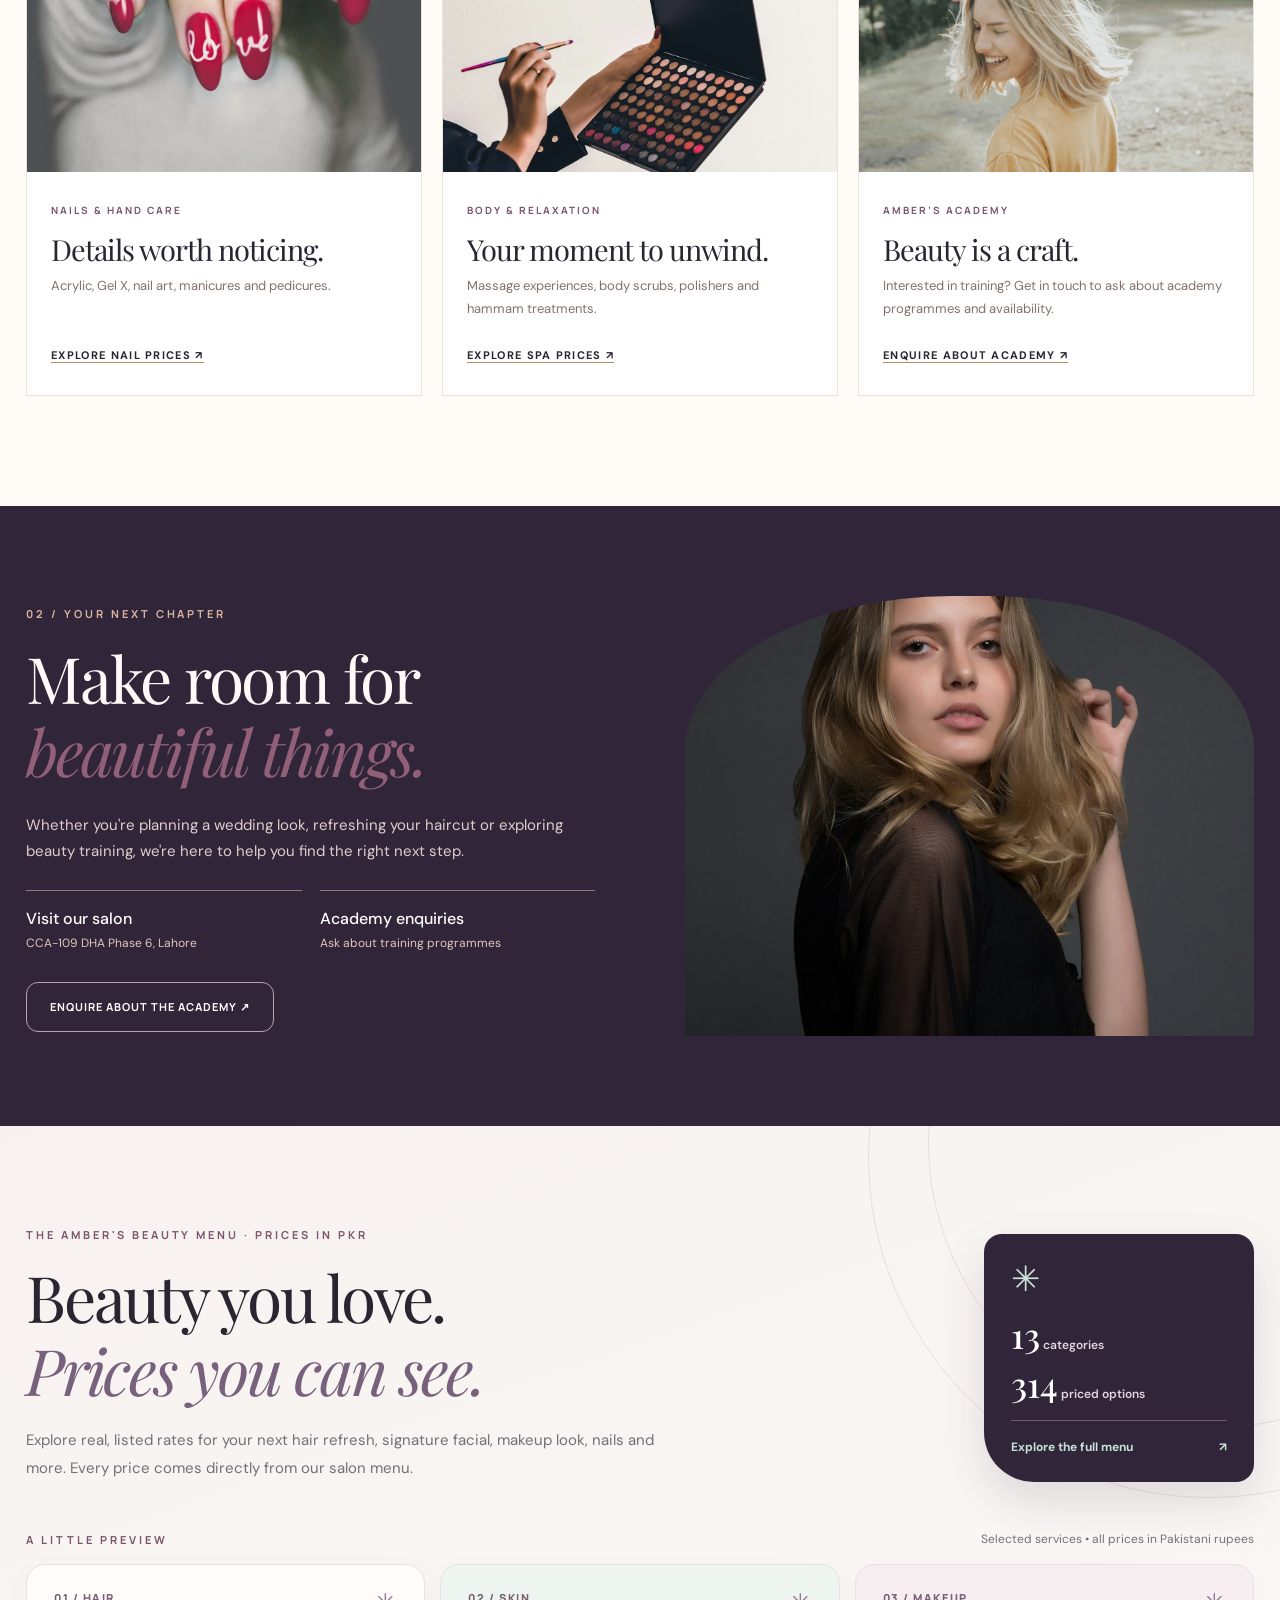
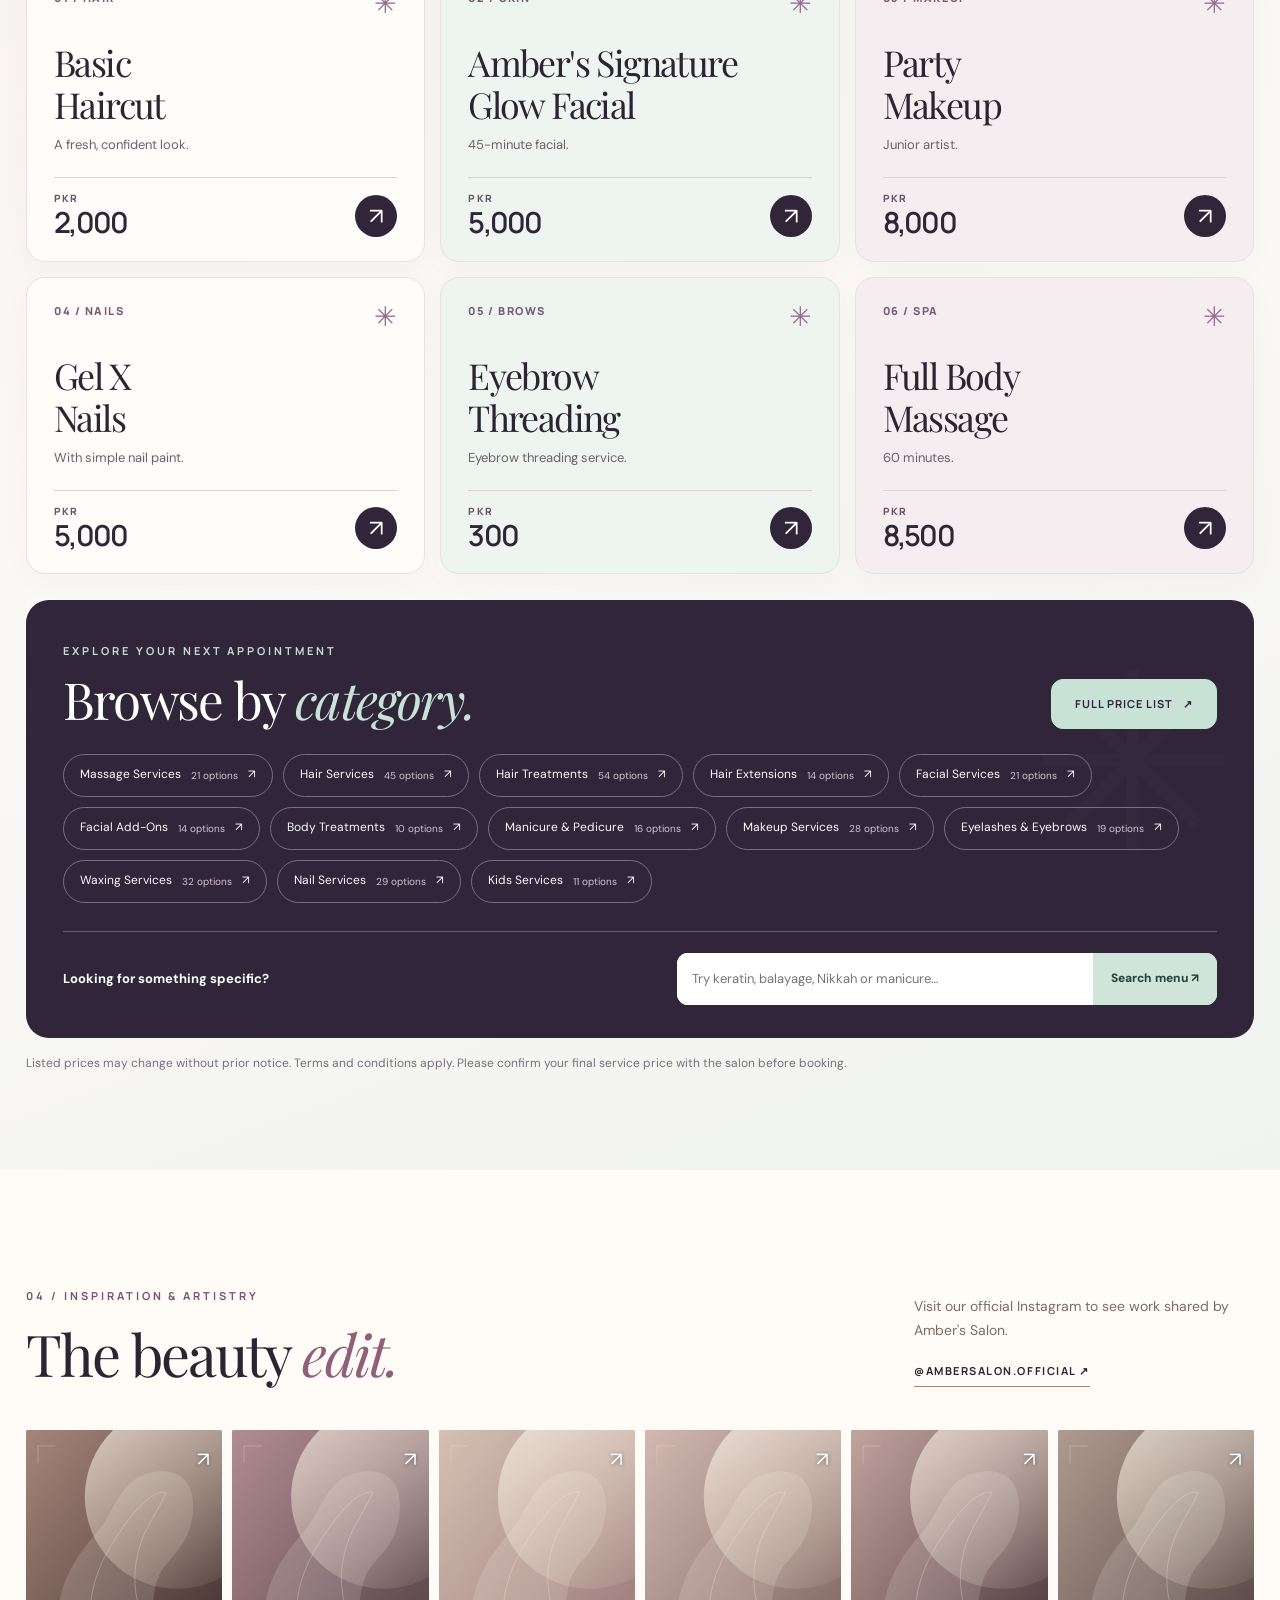
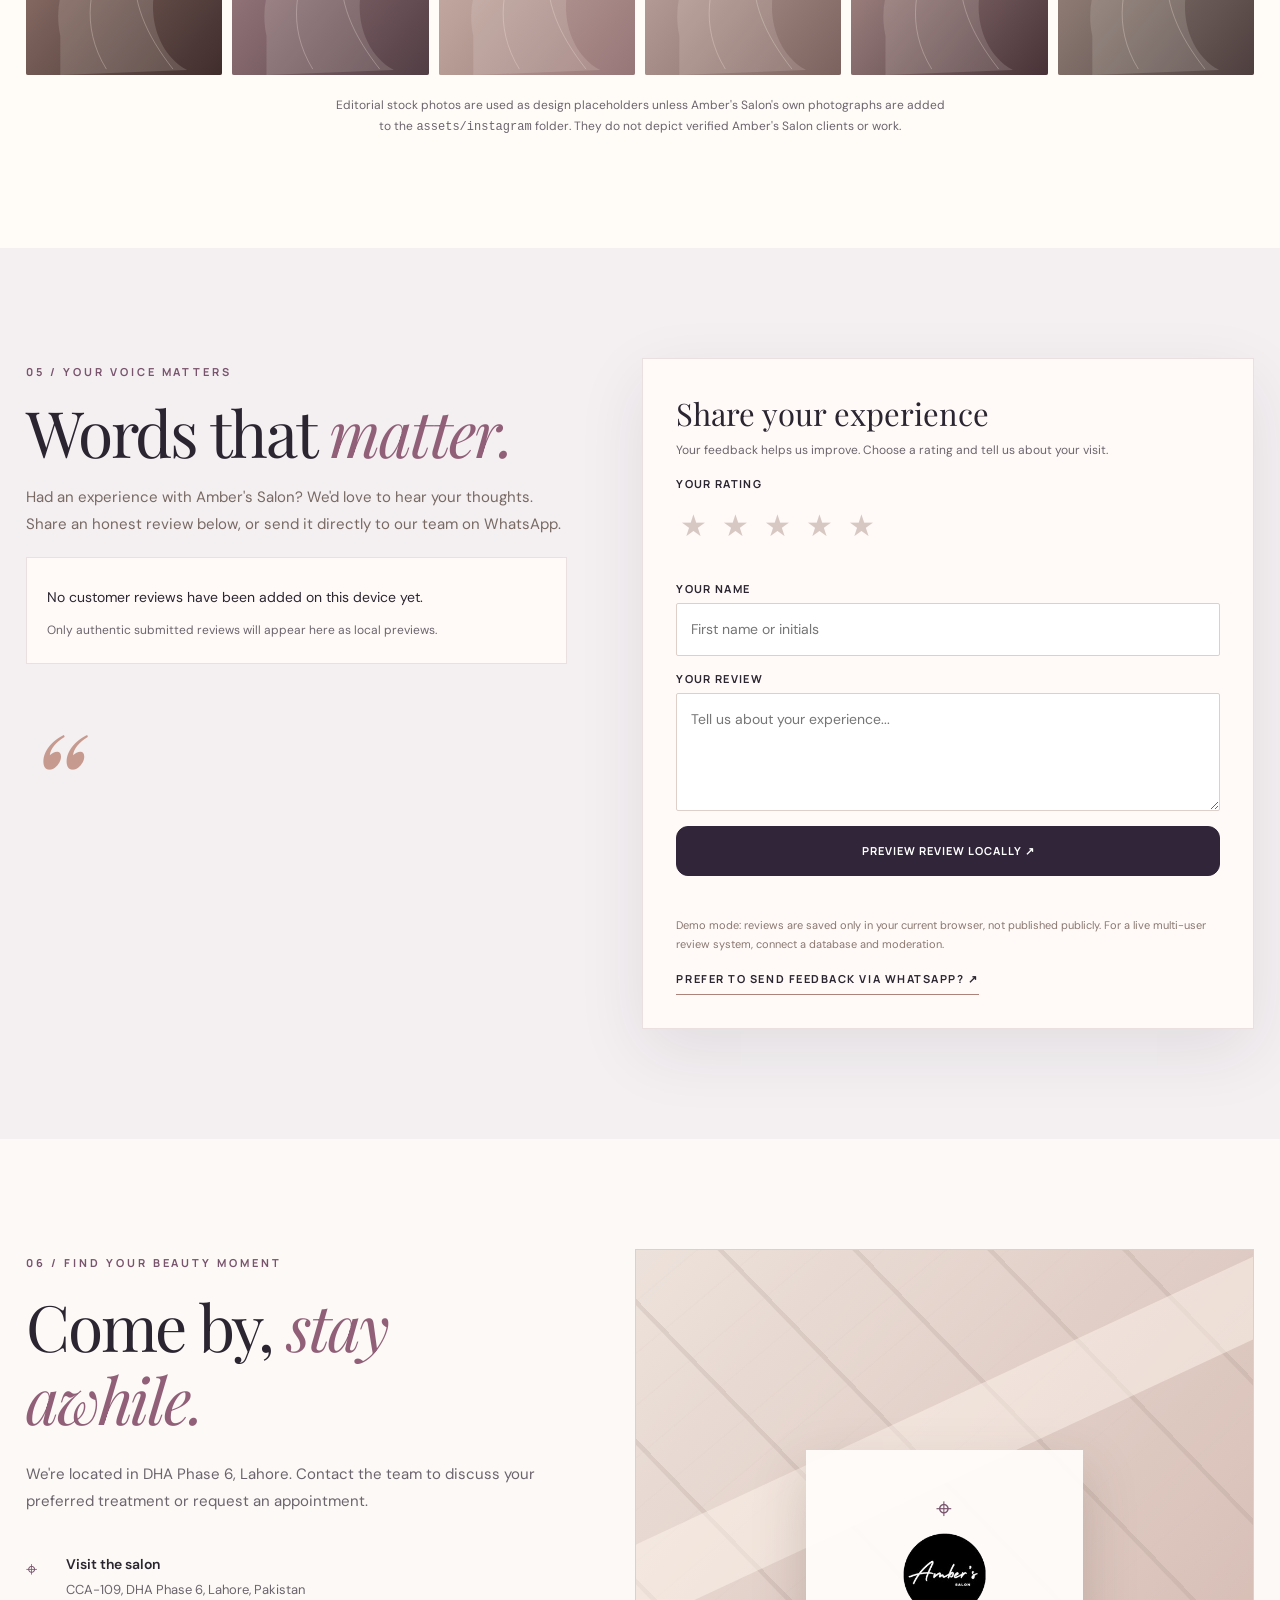
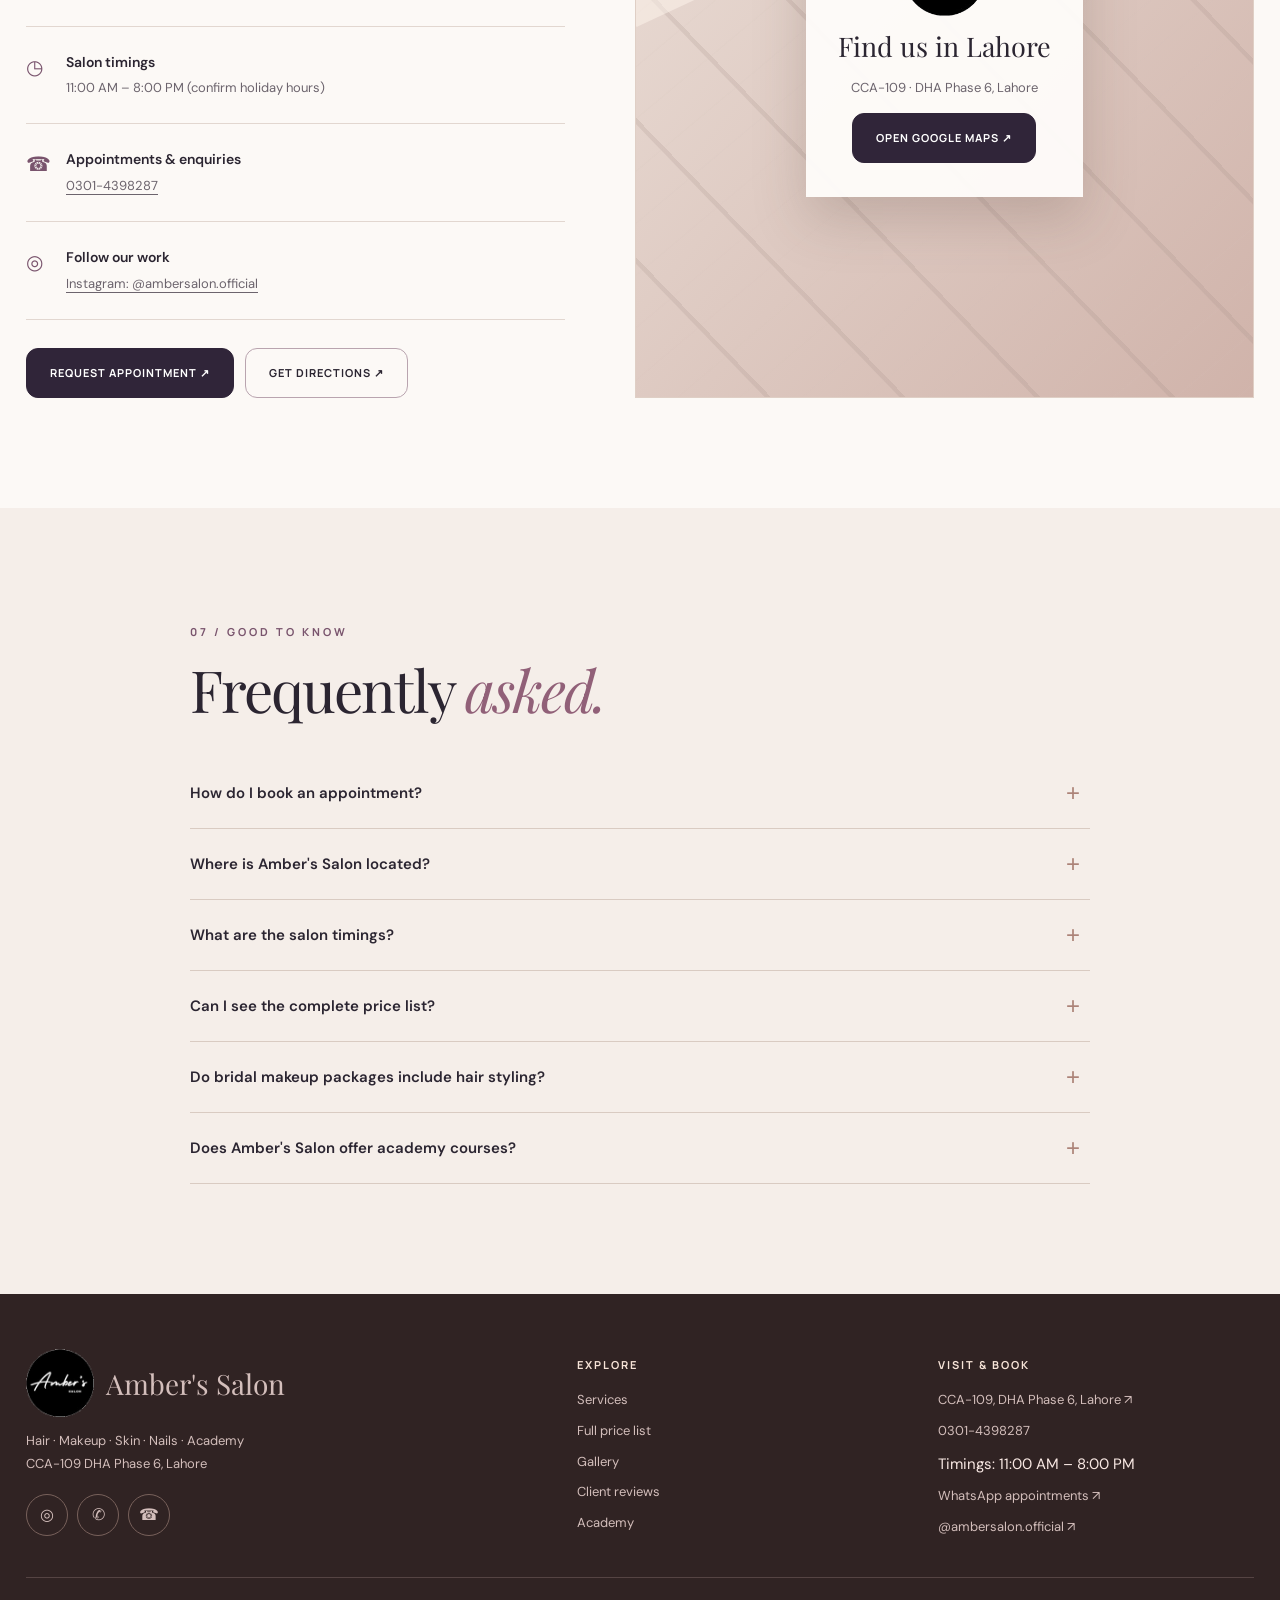
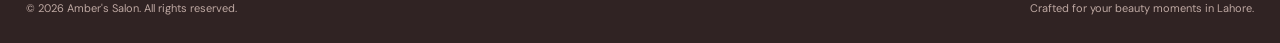
==== commit 61e40760: "Add responsive video review carousel section with optimized posters above Section 1" ====
--- a/index.html
+++ b/index.html
@@ -199,6 +199,7 @@
   <!-- Stylesheets -->
   <link href="assets/styles.css" rel="stylesheet" />
   <link href="assets/refined.css" rel="stylesheet" />
+  <link href="assets/video-carousel.css" rel="stylesheet" />
 </head>
 
 <body data-page="home"><a class="skip" href="#main">Skip to content</a>
@@ -252,6 +253,229 @@
           academy</span><i>✦</i> <span>Hair artistry</span><i>✦</i><span>Bridal beauty</span><i>✦</i><span>Skincare
           rituals</span><i>✦</i><span>Nails &amp; details</span><i>✦</i><span>Beauty academy</span><i>✦</i></div>
     </div>
+    <!-- Video Carousel Section (Directly Above Section 1) -->
+    <section class="vc-section" id="video-carousel" aria-label="Client Video Reviews &amp; Highlights">
+      <div class="vc-container">
+        <div class="vc-header">
+          <div class="vc-header-text">
+            <span class="vc-eyebrow">Client Reviews &amp; Highlights · Instagram</span>
+            <h2 class="vc-title">Stories from our <em>cherished clients.</em></h2>
+            <p class="vc-subtitle">Watch authentic client reviews, bridal transformations, and salon moments directly from our Instagram highlights.</p>
+          </div>
+          <div class="vc-controls">
+            <button class="vc-arrow-btn" id="vcPrev" type="button" aria-label="Previous videos">←</button>
+            <button class="vc-arrow-btn" id="vcNext" type="button" aria-label="Next videos">→</button>
+          </div>
+        </div>
+
+        <div class="vc-viewport">
+          <div class="vc-track">
+            <!-- Video 1 -->
+            <article class="vc-card" tabindex="0" role="group" aria-label="Video 1: Client Transformation">
+              <div class="vc-media-wrap">
+                <div class="vc-badge-top">
+                  <svg viewBox="0 0 24 24"><path d="M12 2.163c3.204 0 3.584.012 4.85.07 3.252.148 4.771 1.691 4.919 4.919.058 1.265.069 1.645.069 4.849 0 3.205-.012 3.584-.069 4.849-.149 3.225-1.664 4.771-4.919 4.919-1.266.058-1.644.07-4.85.07-3.204 0-3.584-.012-4.849-.07-3.26-.149-4.771-1.699-4.919-4.92-.058-1.265-.07-1.644-.07-4.849 0-3.204.013-3.583.07-4.849.149-3.227 1.664-4.771 4.919-4.919 1.266-.057 1.645-.069 4.849-.069zm0-2.163c-3.259 0-3.667.014-4.947.072-4.358.2-6.78 2.618-6.98 6.98-.059 1.281-.073 1.689-.073 4.948 0 3.259.014 3.668.072 4.948.2 4.358 2.618 6.78 6.98 6.98 1.281.058 1.689.072 4.948.072 3.259 0 3.668-.014 4.948-.072 4.354-.2 6.782-2.618 6.979-6.98.059-1.28.073-1.689.073-4.948 0-3.259-.014-3.667-.072-4.947-.196-4.354-2.617-6.78-6.979-6.98-1.281-.059-1.69-.073-4.949-.073zm0 5.838c-3.403 0-6.162 2.759-6.162 6.162s2.759 6.163 6.162 6.163 6.162-2.759 6.162-6.163c0-3.403-2.759-6.162-6.162-6.162zm0 10.162c-2.209 0-4-1.79-4-4 0-2.209 1.791-4 4-4s4 1.791 4 4c0 2.21-1.791 4-4 4zm6.406-11.845c-.796 0-1.441.645-1.441 1.44s.645 1.44 1.441 1.44c.795 0 1.439-.645 1.439-1.44s-.644-1.44-1.439-1.44z"/></svg>
+                  Client Love
+                </div>
+                <video class="vc-video" poster="assets/videos/review-01-poster.jpg" muted playsinline loop preload="metadata">
+                  <source src="assets/videos/review-01.mp4" type="video/mp4" />
+                </video>
+                <div class="vc-play-overlay">
+                  <div class="vc-play-btn"><svg viewBox="0 0 24 24"><path d="M8 5v14l11-7z"/></svg></div>
+                </div>
+                <div class="vc-bottom-bar">
+                  <div class="vc-caption"><small>Review 01</small>Client Transformation</div>
+                  <button class="vc-mute-btn" type="button" aria-label="Toggle sound">🔇</button>
+                </div>
+              </div>
+            </article>
+
+            <!-- Video 2 -->
+            <article class="vc-card" tabindex="0" role="group" aria-label="Video 2: Hair Artistry &amp; Styling">
+              <div class="vc-media-wrap">
+                <div class="vc-badge-top">
+                  <svg viewBox="0 0 24 24"><path d="M12 2.163c3.204 0 3.584.012 4.85.07 3.252.148 4.771 1.691 4.919 4.919.058 1.265.069 1.645.069 4.849 0 3.205-.012 3.584-.069 4.849-.149 3.225-1.664 4.771-4.919 4.919-1.266.058-1.644.07-4.85.07-3.204 0-3.584-.012-4.849-.07-3.26-.149-4.771-1.699-4.919-4.92-.058-1.265-.07-1.644-.07-4.849 0-3.204.013-3.583.07-4.849.149-3.227 1.664-4.771 4.919-4.919 1.266-.057 1.645-.069 4.849-.069zm0-2.163c-3.259 0-3.667.014-4.947.072-4.358.2-6.78 2.618-6.98 6.98-.059 1.281-.073 1.689-.073 4.948 0 3.259.014 3.668.072 4.948.2 4.358 2.618 6.78 6.98 6.98 1.281.058 1.689.072 4.948.072 3.259 0 3.668-.014 4.948-.072 4.354-.2 6.782-2.618 6.979-6.98.059-1.28.073-1.689.073-4.948 0-3.259-.014-3.667-.072-4.947-.196-4.354-2.617-6.78-6.979-6.98-1.281-.059-1.69-.073-4.949-.073zm0 5.838c-3.403 0-6.162 2.759-6.162 6.162s2.759 6.163 6.162 6.163 6.162-2.759 6.162-6.163c0-3.403-2.759-6.162-6.162-6.162zm0 10.162c-2.209 0-4-1.79-4-4 0-2.209 1.791-4 4-4s4 1.791 4 4c0 2.21-1.791 4-4 4zm6.406-11.845c-.796 0-1.441.645-1.441 1.44s.645 1.44 1.441 1.44c.795 0 1.439-.645 1.439-1.44s-.644-1.44-1.439-1.44z"/></svg>
+                  Client Love
+                </div>
+                <video class="vc-video" poster="assets/videos/review-02-poster.jpg" muted playsinline loop preload="none">
+                  <source src="assets/videos/review-02.mp4" type="video/mp4" />
+                </video>
+                <div class="vc-play-overlay">
+                  <div class="vc-play-btn"><svg viewBox="0 0 24 24"><path d="M8 5v14l11-7z"/></svg></div>
+                </div>
+                <div class="vc-bottom-bar">
+                  <div class="vc-caption"><small>Review 02</small>Hair Artistry &amp; Styling</div>
+                  <button class="vc-mute-btn" type="button" aria-label="Toggle sound">🔇</button>
+                </div>
+              </div>
+            </article>
+
+            <!-- Video 3 -->
+            <article class="vc-card" tabindex="0" role="group" aria-label="Video 3: Bridal Glow &amp; Artistry">
+              <div class="vc-media-wrap">
+                <div class="vc-badge-top">
+                  <svg viewBox="0 0 24 24"><path d="M12 2.163c3.204 0 3.584.012 4.85.07 3.252.148 4.771 1.691 4.919 4.919.058 1.265.069 1.645.069 4.849 0 3.205-.012 3.584-.069 4.849-.149 3.225-1.664 4.771-4.919 4.919-1.266.058-1.644.07-4.85.07-3.204 0-3.584-.012-4.849-.07-3.26-.149-4.771-1.699-4.919-4.92-.058-1.265-.07-1.644-.07-4.849 0-3.204.013-3.583.07-4.849.149-3.227 1.664-4.771 4.919-4.919 1.266-.057 1.645-.069 4.849-.069zm0-2.163c-3.259 0-3.667.014-4.947.072-4.358.2-6.78 2.618-6.98 6.98-.059 1.281-.073 1.689-.073 4.948 0 3.259.014 3.668.072 4.948.2 4.358 2.618 6.78 6.98 6.98 1.281.058 1.689.072 4.948.072 3.259 0 3.668-.014 4.948-.072 4.354-.2 6.782-2.618 6.979-6.98.059-1.28.073-1.689.073-4.948 0-3.259-.014-3.667-.072-4.947-.196-4.354-2.617-6.78-6.979-6.98-1.281-.059-1.69-.073-4.949-.073zm0 5.838c-3.403 0-6.162 2.759-6.162 6.162s2.759 6.163 6.162 6.163 6.162-2.759 6.162-6.163c0-3.403-2.759-6.162-6.162-6.162zm0 10.162c-2.209 0-4-1.79-4-4 0-2.209 1.791-4 4-4s4 1.791 4 4c0 2.21-1.791 4-4 4zm6.406-11.845c-.796 0-1.441.645-1.441 1.44s.645 1.44 1.441 1.44c.795 0 1.439-.645 1.439-1.44s-.644-1.44-1.439-1.44z"/></svg>
+                  Client Love
+                </div>
+                <video class="vc-video" poster="assets/videos/review-03-poster.jpg" muted playsinline loop preload="none">
+                  <source src="assets/videos/review-03.mp4" type="video/mp4" />
+                </video>
+                <div class="vc-play-overlay">
+                  <div class="vc-play-btn"><svg viewBox="0 0 24 24"><path d="M8 5v14l11-7z"/></svg></div>
+                </div>
+                <div class="vc-bottom-bar">
+                  <div class="vc-caption"><small>Review 03</small>Bridal Glow &amp; Artistry</div>
+                  <button class="vc-mute-btn" type="button" aria-label="Toggle sound">🔇</button>
+                </div>
+              </div>
+            </article>
+
+            <!-- Video 4 -->
+            <article class="vc-card" tabindex="0" role="group" aria-label="Video 4: Hydra Skin Treatment">
+              <div class="vc-media-wrap">
+                <div class="vc-badge-top">
+                  <svg viewBox="0 0 24 24"><path d="M12 2.163c3.204 0 3.584.012 4.85.07 3.252.148 4.771 1.691 4.919 4.919.058 1.265.069 1.645.069 4.849 0 3.205-.012 3.584-.069 4.849-.149 3.225-1.664 4.771-4.919 4.919-1.266.058-1.644.07-4.85.07-3.204 0-3.584-.012-4.849-.07-3.26-.149-4.771-1.699-4.919-4.92-.058-1.265-.07-1.644-.07-4.849 0-3.204.013-3.583.07-4.849.149-3.227 1.664-4.771 4.919-4.919 1.266-.057 1.645-.069 4.849-.069zm0-2.163c-3.259 0-3.667.014-4.947.072-4.358.2-6.78 2.618-6.98 6.98-.059 1.281-.073 1.689-.073 4.948 0 3.259.014 3.668.072 4.948.2 4.358 2.618 6.78 6.98 6.98 1.281.058 1.689.072 4.948.072 3.259 0 3.668-.014 4.948-.072 4.354-.2 6.782-2.618 6.979-6.98.059-1.28.073-1.689.073-4.948 0-3.259-.014-3.667-.072-4.947-.196-4.354-2.617-6.78-6.979-6.98-1.281-.059-1.69-.073-4.949-.073zm0 5.838c-3.403 0-6.162 2.759-6.162 6.162s2.759 6.163 6.162 6.163 6.162-2.759 6.162-6.163c0-3.403-2.759-6.162-6.162-6.162zm0 10.162c-2.209 0-4-1.79-4-4 0-2.209 1.791-4 4-4s4 1.791 4 4c0 2.21-1.791 4-4 4zm6.406-11.845c-.796 0-1.441.645-1.441 1.44s.645 1.44 1.441 1.44c.795 0 1.439-.645 1.439-1.44s-.644-1.44-1.439-1.44z"/></svg>
+                  Client Love
+                </div>
+                <video class="vc-video" poster="assets/videos/review-04-poster.jpg" muted playsinline loop preload="none">
+                  <source src="assets/videos/review-04.mp4" type="video/mp4" />
+                </video>
+                <div class="vc-play-overlay">
+                  <div class="vc-play-btn"><svg viewBox="0 0 24 24"><path d="M8 5v14l11-7z"/></svg></div>
+                </div>
+                <div class="vc-bottom-bar">
+                  <div class="vc-caption"><small>Review 04</small>Hydra Skin Treatment</div>
+                  <button class="vc-mute-btn" type="button" aria-label="Toggle sound">🔇</button>
+                </div>
+              </div>
+            </article>
+
+            <!-- Video 5 -->
+            <article class="vc-card" tabindex="0" role="group" aria-label="Video 5: Party Makeup Look">
+              <div class="vc-media-wrap">
+                <div class="vc-badge-top">
+                  <svg viewBox="0 0 24 24"><path d="M12 2.163c3.204 0 3.584.012 4.85.07 3.252.148 4.771 1.691 4.919 4.919.058 1.265.069 1.645.069 4.849 0 3.205-.012 3.584-.069 4.849-.149 3.225-1.664 4.771-4.919 4.919-1.266.058-1.644.07-4.85.07-3.204 0-3.584-.012-4.849-.07-3.26-.149-4.771-1.699-4.919-4.92-.058-1.265-.07-1.644-.07-4.849 0-3.204.013-3.583.07-4.849.149-3.227 1.664-4.771 4.919-4.919 1.266-.057 1.645-.069 4.849-.069zm0-2.163c-3.259 0-3.667.014-4.947.072-4.358.2-6.78 2.618-6.98 6.98-.059 1.281-.073 1.689-.073 4.948 0 3.259.014 3.668.072 4.948.2 4.358 2.618 6.78 6.98 6.98 1.281.058 1.689.072 4.948.072 3.259 0 3.668-.014 4.948-.072 4.354-.2 6.782-2.618 6.979-6.98.059-1.28.073-1.689.073-4.948 0-3.259-.014-3.667-.072-4.947-.196-4.354-2.617-6.78-6.979-6.98-1.281-.059-1.69-.073-4.949-.073zm0 5.838c-3.403 0-6.162 2.759-6.162 6.162s2.759 6.163 6.162 6.163 6.162-2.759 6.162-6.163c0-3.403-2.759-6.162-6.162-6.162zm0 10.162c-2.209 0-4-1.79-4-4 0-2.209 1.791-4 4-4s4 1.791 4 4c0 2.21-1.791 4-4 4zm6.406-11.845c-.796 0-1.441.645-1.441 1.44s.645 1.44 1.441 1.44c.795 0 1.439-.645 1.439-1.44s-.644-1.44-1.439-1.44z"/></svg>
+                  Client Love
+                </div>
+                <video class="vc-video" poster="assets/videos/review-05-poster.jpg" muted playsinline loop preload="none">
+                  <source src="assets/videos/review-05.mp4" type="video/mp4" />
+                </video>
+                <div class="vc-play-overlay">
+                  <div class="vc-play-btn"><svg viewBox="0 0 24 24"><path d="M8 5v14l11-7z"/></svg></div>
+                </div>
+                <div class="vc-bottom-bar">
+                  <div class="vc-caption"><small>Review 05</small>Party Makeup Look</div>
+                  <button class="vc-mute-btn" type="button" aria-label="Toggle sound">🔇</button>
+                </div>
+              </div>
+            </article>
+
+            <!-- Video 6 -->
+            <article class="vc-card" tabindex="0" role="group" aria-label="Video 6: Hair Colour &amp; Balayage">
+              <div class="vc-media-wrap">
+                <div class="vc-badge-top">
+                  <svg viewBox="0 0 24 24"><path d="M12 2.163c3.204 0 3.584.012 4.85.07 3.252.148 4.771 1.691 4.919 4.919.058 1.265.069 1.645.069 4.849 0 3.205-.012 3.584-.069 4.849-.149 3.225-1.664 4.771-4.919 4.919-1.266.058-1.644.07-4.85.07-3.204 0-3.584-.012-4.849-.07-3.26-.149-4.771-1.699-4.919-4.92-.058-1.265-.07-1.644-.07-4.849 0-3.204.013-3.583.07-4.849.149-3.227 1.664-4.771 4.919-4.919 1.266-.057 1.645-.069 4.849-.069zm0-2.163c-3.259 0-3.667.014-4.947.072-4.358.2-6.78 2.618-6.98 6.98-.059 1.281-.073 1.689-.073 4.948 0 3.259.014 3.668.072 4.948.2 4.358 2.618 6.78 6.98 6.98 1.281.058 1.689.072 4.948.072 3.259 0 3.668-.014 4.948-.072 4.354-.2 6.782-2.618 6.979-6.98.059-1.28.073-1.689.073-4.948 0-3.259-.014-3.667-.072-4.947-.196-4.354-2.617-6.78-6.979-6.98-1.281-.059-1.69-.073-4.949-.073zm0 5.838c-3.403 0-6.162 2.759-6.162 6.162s2.759 6.163 6.162 6.163 6.162-2.759 6.162-6.163c0-3.403-2.759-6.162-6.162-6.162zm0 10.162c-2.209 0-4-1.79-4-4 0-2.209 1.791-4 4-4s4 1.791 4 4c0 2.21-1.791 4-4 4zm6.406-11.845c-.796 0-1.441.645-1.441 1.44s.645 1.44 1.441 1.44c.795 0 1.439-.645 1.439-1.44s-.644-1.44-1.439-1.44z"/></svg>
+                  Client Love
+                </div>
+                <video class="vc-video" poster="assets/videos/review-06-poster.jpg" muted playsinline loop preload="none">
+                  <source src="assets/videos/review-06.mp4" type="video/mp4" />
+                </video>
+                <div class="vc-play-overlay">
+                  <div class="vc-play-btn"><svg viewBox="0 0 24 24"><path d="M8 5v14l11-7z"/></svg></div>
+                </div>
+                <div class="vc-bottom-bar">
+                  <div class="vc-caption"><small>Review 06</small>Hair Colour &amp; Balayage</div>
+                  <button class="vc-mute-btn" type="button" aria-label="Toggle sound">🔇</button>
+                </div>
+              </div>
+            </article>
+
+            <!-- Video 7 -->
+            <article class="vc-card" tabindex="0" role="group" aria-label="Video 7: Nails &amp; Hand Care">
+              <div class="vc-media-wrap">
+                <div class="vc-badge-top">
+                  <svg viewBox="0 0 24 24"><path d="M12 2.163c3.204 0 3.584.012 4.85.07 3.252.148 4.771 1.691 4.919 4.919.058 1.265.069 1.645.069 4.849 0 3.205-.012 3.584-.069 4.849-.149 3.225-1.664 4.771-4.919 4.919-1.266.058-1.644.07-4.85.07-3.204 0-3.584-.012-4.849-.07-3.26-.149-4.771-1.699-4.919-4.92-.058-1.265-.07-1.644-.07-4.849 0-3.204.013-3.583.07-4.849.149-3.227 1.664-4.771 4.919-4.919 1.266-.057 1.645-.069 4.849-.069zm0-2.163c-3.259 0-3.667.014-4.947.072-4.358.2-6.78 2.618-6.98 6.98-.059 1.281-.073 1.689-.073 4.948 0 3.259.014 3.668.072 4.948.2 4.358 2.618 6.78 6.98 6.98 1.281.058 1.689.072 4.948.072 3.259 0 3.668-.014 4.948-.072 4.354-.2 6.782-2.618 6.979-6.98.059-1.28.073-1.689.073-4.948 0-3.259-.014-3.667-.072-4.947-.196-4.354-2.617-6.78-6.979-6.98-1.281-.059-1.69-.073-4.949-.073zm0 5.838c-3.403 0-6.162 2.759-6.162 6.162s2.759 6.163 6.162 6.163 6.162-2.759 6.162-6.163c0-3.403-2.759-6.162-6.162-6.162zm0 10.162c-2.209 0-4-1.79-4-4 0-2.209 1.791-4 4-4s4 1.791 4 4c0 2.21-1.791 4-4 4zm6.406-11.845c-.796 0-1.441.645-1.441 1.44s.645 1.44 1.441 1.44c.795 0 1.439-.645 1.439-1.44s-.644-1.44-1.439-1.44z"/></svg>
+                  Client Love
+                </div>
+                <video class="vc-video" poster="assets/videos/review-07-poster.jpg" muted playsinline loop preload="none">
+                  <source src="assets/videos/review-07.mp4" type="video/mp4" />
+                </video>
+                <div class="vc-play-overlay">
+                  <div class="vc-play-btn"><svg viewBox="0 0 24 24"><path d="M8 5v14l11-7z"/></svg></div>
+                </div>
+                <div class="vc-bottom-bar">
+                  <div class="vc-caption"><small>Review 07</small>Nails &amp; Hand Care</div>
+                  <button class="vc-mute-btn" type="button" aria-label="Toggle sound">🔇</button>
+                </div>
+              </div>
+            </article>
+
+            <!-- Video 8 -->
+            <article class="vc-card" tabindex="0" role="group" aria-label="Video 8: Salon Lounge &amp; Vibe">
+              <div class="vc-media-wrap">
+                <div class="vc-badge-top">
+                  <svg viewBox="0 0 24 24"><path d="M12 2.163c3.204 0 3.584.012 4.85.07 3.252.148 4.771 1.691 4.919 4.919.058 1.265.069 1.645.069 4.849 0 3.205-.012 3.584-.069 4.849-.149 3.225-1.664 4.771-4.919 4.919-1.266.058-1.644.07-4.85.07-3.204 0-3.584-.012-4.849-.07-3.26-.149-4.771-1.699-4.919-4.92-.058-1.265-.07-1.644-.07-4.849 0-3.204.013-3.583.07-4.849.149-3.227 1.664-4.771 4.919-4.919 1.266-.057 1.645-.069 4.849-.069zm0-2.163c-3.259 0-3.667.014-4.947.072-4.358.2-6.78 2.618-6.98 6.98-.059 1.281-.073 1.689-.073 4.948 0 3.259.014 3.668.072 4.948.2 4.358 2.618 6.78 6.98 6.98 1.281.058 1.689.072 4.948.072 3.259 0 3.668-.014 4.948-.072 4.354-.2 6.782-2.618 6.979-6.98.059-1.28.073-1.689.073-4.948 0-3.259-.014-3.667-.072-4.947-.196-4.354-2.617-6.78-6.979-6.98-1.281-.059-1.69-.073-4.949-.073zm0 5.838c-3.403 0-6.162 2.759-6.162 6.162s2.759 6.163 6.162 6.163 6.162-2.759 6.162-6.163c0-3.403-2.759-6.162-6.162-6.162zm0 10.162c-2.209 0-4-1.79-4-4 0-2.209 1.791-4 4-4s4 1.791 4 4c0 2.21-1.791 4-4 4zm6.406-11.845c-.796 0-1.441.645-1.441 1.44s.645 1.44 1.441 1.44c.795 0 1.439-.645 1.439-1.44s-.644-1.44-1.439-1.44z"/></svg>
+                  Client Love
+                </div>
+                <video class="vc-video" poster="assets/videos/review-08-poster.jpg" muted playsinline loop preload="none">
+                  <source src="assets/videos/review-08.mp4" type="video/mp4" />
+                </video>
+                <div class="vc-play-overlay">
+                  <div class="vc-play-btn"><svg viewBox="0 0 24 24"><path d="M8 5v14l11-7z"/></svg></div>
+                </div>
+                <div class="vc-bottom-bar">
+                  <div class="vc-caption"><small>Review 08</small>Salon Lounge &amp; Vibe</div>
+                  <button class="vc-mute-btn" type="button" aria-label="Toggle sound">🔇</button>
+                </div>
+              </div>
+            </article>
+
+            <!-- Video 9 -->
+            <article class="vc-card" tabindex="0" role="group" aria-label="Video 9: Signature Experience">
+              <div class="vc-media-wrap">
+                <div class="vc-badge-top">
+                  <svg viewBox="0 0 24 24"><path d="M12 2.163c3.204 0 3.584.012 4.85.07 3.252.148 4.771 1.691 4.919 4.919.058 1.265.069 1.645.069 4.849 0 3.205-.012 3.584-.069 4.849-.149 3.225-1.664 4.771-4.919 4.919-1.266.058-1.644.07-4.85.07-3.204 0-3.584-.012-4.849-.07-3.26-.149-4.771-1.699-4.919-4.92-.058-1.265-.07-1.644-.07-4.849 0-3.204.013-3.583.07-4.849.149-3.227 1.664-4.771 4.919-4.919 1.266-.057 1.645-.069 4.849-.069zm0-2.163c-3.259 0-3.667.014-4.947.072-4.358.2-6.78 2.618-6.98 6.98-.059 1.281-.073 1.689-.073 4.948 0 3.259.014 3.668.072 4.948.2 4.358 2.618 6.78 6.98 6.98 1.281.058 1.689.072 4.948.072 3.259 0 3.668-.014 4.948-.072 4.354-.2 6.782-2.618 6.979-6.98.059-1.28.073-1.689.073-4.948 0-3.259-.014-3.667-.072-4.947-.196-4.354-2.617-6.78-6.979-6.98-1.281-.059-1.69-.073-4.949-.073zm0 5.838c-3.403 0-6.162 2.759-6.162 6.162s2.759 6.163 6.162 6.163 6.162-2.759 6.162-6.163c0-3.403-2.759-6.162-6.162-6.162zm0 10.162c-2.209 0-4-1.79-4-4 0-2.209 1.791-4 4-4s4 1.791 4 4c0 2.21-1.791 4-4 4zm6.406-11.845c-.796 0-1.441.645-1.441 1.44s.645 1.44 1.441 1.44c.795 0 1.439-.645 1.439-1.44s-.644-1.44-1.439-1.44z"/></svg>
+                  Client Love
+                </div>
+                <video class="vc-video" poster="assets/videos/review-09-poster.jpg" muted playsinline loop preload="none">
+                  <source src="assets/videos/review-09.mp4" type="video/mp4" />
+                </video>
+                <div class="vc-play-overlay">
+                  <div class="vc-play-btn"><svg viewBox="0 0 24 24"><path d="M8 5v14l11-7z"/></svg></div>
+                </div>
+                <div class="vc-bottom-bar">
+                  <div class="vc-caption"><small>Review 09</small>Signature Experience</div>
+                  <button class="vc-mute-btn" type="button" aria-label="Toggle sound">🔇</button>
+                </div>
+              </div>
+            </article>
+
+            <!-- Video 10 -->
+            <article class="vc-card" tabindex="0" role="group" aria-label="Video 10: Complete Makeover">
+              <div class="vc-media-wrap">
+                <div class="vc-badge-top">
+                  <svg viewBox="0 0 24 24"><path d="M12 2.163c3.204 0 3.584.012 4.85.07 3.252.148 4.771 1.691 4.919 4.919.058 1.265.069 1.645.069 4.849 0 3.205-.012 3.584-.069 4.849-.149 3.225-1.664 4.771-4.919 4.919-1.266.058-1.644.07-4.85.07-3.204 0-3.584-.012-4.849-.07-3.26-.149-4.771-1.699-4.919-4.92-.058-1.265-.07-1.644-.07-4.849 0-3.204.013-3.583.07-4.849.149-3.227 1.664-4.771 4.919-4.919 1.266-.057 1.645-.069 4.849-.069zm0-2.163c-3.259 0-3.667.014-4.947.072-4.358.2-6.78 2.618-6.98 6.98-.059 1.281-.073 1.689-.073 4.948 0 3.259.014 3.668.072 4.948.2 4.358 2.618 6.78 6.98 6.98 1.281.058 1.689.072 4.948.072 3.259 0 3.668-.014 4.948-.072 4.354-.2 6.782-2.618 6.979-6.98.059-1.28.073-1.689.073-4.948 0-3.259-.014-3.667-.072-4.947-.196-4.354-2.617-6.78-6.979-6.98-1.281-.059-1.69-.073-4.949-.073zm0 5.838c-3.403 0-6.162 2.759-6.162 6.162s2.759 6.163 6.162 6.163 6.162-2.759 6.162-6.163c0-3.403-2.759-6.162-6.162-6.162zm0 10.162c-2.209 0-4-1.79-4-4 0-2.209 1.791-4 4-4s4 1.791 4 4c0 2.21-1.791 4-4 4zm6.406-11.845c-.796 0-1.441.645-1.441 1.44s.645 1.44 1.441 1.44c.795 0 1.439-.645 1.439-1.44s-.644-1.44-1.439-1.44z"/></svg>
+                  Client Love
+                </div>
+                <video class="vc-video" poster="assets/videos/review-10-poster.jpg" muted playsinline loop preload="none">
+                  <source src="assets/videos/review-10.mp4" type="video/mp4" />
+                </video>
+                <div class="vc-play-overlay">
+                  <div class="vc-play-btn"><svg viewBox="0 0 24 24"><path d="M8 5v14l11-7z"/></svg></div>
+                </div>
+                <div class="vc-bottom-bar">
+                  <div class="vc-caption"><small>Review 10</small>Complete Makeover</div>
+                  <button class="vc-mute-btn" type="button" aria-label="Toggle sound">🔇</button>
+                </div>
+              </div>
+            </article>
+          </div>
+        </div>
+
+        <!-- Dot Indicators -->
+        <div class="vc-dots" id="vcDots" role="tablist" aria-label="Video carousel pagination"></div>
+      </div>
+    </section>
     <section class="section" id="services">
       <div class="container">
         <div class="section-head">
@@ -681,6 +905,7 @@
   </div>
   <div class="share-note" hidden="" id="shareToast" role="status"></div>
   <script defer="" src="assets/site.js"></script>
+  <script defer="" src="assets/video-carousel.js"></script>
 </body>
 
 </html>
--- a/assets/video-carousel.css
+++ b/assets/video-carousel.css
@@ -0,0 +1,389 @@
+/* ==========================================================================
+   Video Carousel Scoped Styles (vc- prefix)
+   Theme: Midnight Black / Plum & Warm Gold (#b58b64 / #302539)
+   ========================================================================== */
+
+:root {
+  --vc-gold: #b58b64;
+  --vc-gold-light: #d6af8a;
+  --vc-gold-glow: rgba(181, 139, 100, 0.28);
+  --vc-gold-border: rgba(181, 139, 100, 0.38);
+  --vc-dark: #221827;
+  --vc-dark-card: #2a1f30;
+  --vc-plum: #302539;
+  --vc-paper: #fffcf8;
+  --vc-ink: #2b2531;
+  --vc-muted: #6c646d;
+  --vc-line: #e9e0df;
+  --vc-radius: 16px;
+  --vc-gap: 22px;
+}
+
+.vc-section {
+  padding: 85px 0 90px;
+  background: linear-gradient(180deg, #fffcf8 0%, #f7f1f3 100%);
+  border-bottom: 1px solid var(--vc-line);
+  position: relative;
+  overflow: hidden;
+}
+
+.vc-container {
+  width: min(calc(100% - 52px), 1240px);
+  margin-inline: auto;
+}
+
+/* Header */
+.vc-header {
+  display: flex;
+  align-items: flex-end;
+  justify-content: space-between;
+  gap: 24px;
+  margin-bottom: 34px;
+  flex-wrap: wrap;
+}
+
+.vc-header-text .vc-eyebrow {
+  display: inline-block;
+  font: 700 11px/1.5 'Manrope', sans-serif;
+  letter-spacing: 0.25em;
+  text-transform: uppercase;
+  color: var(--vc-gold);
+  margin-bottom: 8px;
+}
+
+.vc-header-text .vc-title {
+  font-family: 'Playfair Display', Georgia, serif;
+  font-weight: 400;
+  font-size: clamp(34px, 4.2vw, 54px);
+  line-height: 1.15;
+  letter-spacing: -0.03em;
+  color: var(--vc-ink);
+  margin: 0 0 10px;
+}
+
+.vc-header-text .vc-title em {
+  font-style: italic;
+  color: #8c5a77;
+}
+
+.vc-header-text .vc-subtitle {
+  font-family: 'DM Sans', sans-serif;
+  font-size: 14px;
+  line-height: 1.7;
+  color: var(--vc-muted);
+  max-width: 520px;
+  margin: 0;
+}
+
+/* Controls */
+.vc-controls {
+  display: flex;
+  align-items: center;
+  gap: 12px;
+}
+
+.vc-arrow-btn {
+  width: 46px;
+  height: 46px;
+  border-radius: 50%;
+  border: 1px solid var(--vc-line);
+  background: #ffffff;
+  color: var(--vc-plum);
+  display: inline-grid;
+  place-items: center;
+  font-size: 20px;
+  line-height: 1;
+  cursor: pointer;
+  transition: all 0.22s ease;
+  box-shadow: 0 4px 14px rgba(48, 37, 57, 0.08);
+}
+
+.vc-arrow-btn:hover:not(:disabled) {
+  background: var(--vc-plum);
+  color: #ffffff;
+  border-color: var(--vc-plum);
+  transform: translateY(-2px);
+  box-shadow: 0 8px 22px rgba(48, 37, 57, 0.2);
+}
+
+.vc-arrow-btn:active:not(:disabled) {
+  transform: scale(0.96);
+}
+
+.vc-arrow-btn:disabled {
+  opacity: 0.35;
+  cursor: not-allowed;
+}
+
+.vc-arrow-btn:focus-visible {
+  outline: 3px solid var(--vc-gold);
+  outline-offset: 3px;
+}
+
+/* Carousel Track & Viewport */
+.vc-viewport {
+  position: relative;
+  width: 100%;
+}
+
+.vc-track {
+  display: flex;
+  gap: var(--vc-gap);
+  overflow-x: auto;
+  scroll-snap-type: x mandatory;
+  scroll-behavior: smooth;
+  scrollbar-width: none;
+  -ms-overflow-style: none;
+  -webkit-overflow-scrolling: touch;
+  padding: 8px 4px 20px;
+}
+
+.vc-track::-webkit-scrollbar {
+  display: none;
+}
+
+/* Video Card (Desktop: 3 visible cards) */
+.vc-card {
+  flex: 0 0 calc((100% - 2 * var(--vc-gap)) / 3);
+  scroll-snap-align: start;
+  scroll-snap-stop: always;
+  position: relative;
+  border-radius: var(--vc-radius);
+  overflow: hidden;
+  background: var(--vc-dark-card);
+  border: 1px solid var(--vc-gold-border);
+  box-shadow: 0 14px 34px rgba(34, 24, 39, 0.16);
+  transition: transform 0.28s ease, box-shadow 0.28s ease, border-color 0.28s ease;
+  user-select: none;
+  cursor: pointer;
+}
+
+.vc-card:hover {
+  transform: translateY(-5px);
+  border-color: var(--vc-gold);
+  box-shadow: 0 22px 46px rgba(34, 24, 39, 0.26), 0 0 18px var(--vc-gold-glow);
+}
+
+.vc-card:focus-visible {
+  outline: 3px solid var(--vc-gold);
+  outline-offset: 3px;
+}
+
+/* Video Aspect Ratio Box */
+.vc-media-wrap {
+  width: 100%;
+  aspect-ratio: 9 / 16;
+  position: relative;
+  overflow: hidden;
+  background: #1b1320;
+}
+
+.vc-video {
+  width: 100%;
+  height: 100%;
+  object-fit: cover;
+  display: block;
+}
+
+/* Top Badge */
+.vc-badge-top {
+  position: absolute;
+  top: 12px;
+  left: 12px;
+  z-index: 3;
+  display: inline-flex;
+  align-items: center;
+  gap: 6px;
+  background: rgba(30, 22, 35, 0.82);
+  backdrop-filter: blur(8px);
+  -webkit-backdrop-filter: blur(8px);
+  padding: 5px 11px;
+  border-radius: 20px;
+  color: #ffffff;
+  font: 700 9px/1 'Manrope', sans-serif;
+  letter-spacing: 0.1em;
+  text-transform: uppercase;
+  border: 1px solid rgba(255, 255, 255, 0.15);
+  pointer-events: none;
+}
+
+.vc-badge-top svg {
+  width: 11px;
+  height: 11px;
+  fill: var(--vc-gold);
+}
+
+/* Centered Gold Play Button */
+.vc-play-overlay {
+  position: absolute;
+  inset: 0;
+  display: grid;
+  place-items: center;
+  z-index: 2;
+  background: rgba(20, 13, 24, 0.24);
+  transition: opacity 0.25s ease, background 0.25s ease;
+}
+
+.vc-play-btn {
+  width: 54px;
+  height: 54px;
+  border-radius: 50%;
+  background: rgba(255, 252, 248, 0.94);
+  color: var(--vc-plum);
+  display: grid;
+  place-items: center;
+  padding-left: 3px;
+  font-size: 19px;
+  box-shadow: 0 10px 28px rgba(0, 0, 0, 0.35);
+  border: 1.5px solid var(--vc-gold);
+  transition: transform 0.22s ease, background 0.22s ease;
+}
+
+.vc-play-btn svg {
+  width: 20px;
+  height: 20px;
+  fill: var(--vc-gold);
+}
+
+.vc-card:hover .vc-play-btn {
+  transform: scale(1.1);
+  background: #ffffff;
+}
+
+.vc-card.vc-playing .vc-play-overlay {
+  opacity: 0;
+  pointer-events: none;
+}
+
+.vc-card.vc-playing:hover .vc-play-overlay {
+  opacity: 1;
+  pointer-events: auto;
+  background: rgba(20, 13, 24, 0.32);
+}
+
+/* Bottom Bar */
+.vc-bottom-bar {
+  position: absolute;
+  left: 0;
+  right: 0;
+  bottom: 0;
+  z-index: 3;
+  padding: 34px 16px 14px;
+  background: linear-gradient(180deg, transparent 0%, rgba(20, 13, 24, 0.92) 100%);
+  display: flex;
+  align-items: flex-end;
+  justify-content: space-between;
+  gap: 10px;
+}
+
+.vc-caption {
+  color: #ffffff;
+  font-family: 'DM Sans', sans-serif;
+  font-size: 13px;
+  font-weight: 600;
+  line-height: 1.35;
+  text-shadow: 0 1px 3px rgba(0, 0, 0, 0.7);
+}
+
+.vc-caption small {
+  display: block;
+  color: var(--vc-gold-light);
+  font: 700 9px 'Manrope', sans-serif;
+  letter-spacing: 0.12em;
+  text-transform: uppercase;
+  margin-bottom: 3px;
+}
+
+.vc-mute-btn {
+  background: rgba(255, 252, 248, 0.9);
+  border: 1px solid var(--vc-gold);
+  width: 34px;
+  height: 34px;
+  border-radius: 50%;
+  color: var(--vc-plum);
+  display: grid;
+  place-items: center;
+  font-size: 15px;
+  cursor: pointer;
+  transition: transform 0.2s ease, background 0.2s ease;
+  flex-shrink: 0;
+  box-shadow: 0 2px 8px rgba(0, 0, 0, 0.3);
+}
+
+.vc-mute-btn:hover {
+  background: #ffffff;
+  transform: scale(1.12);
+}
+
+.vc-mute-btn:focus-visible {
+  outline: 2px solid var(--vc-gold);
+  outline-offset: 2px;
+}
+
+/* Dots Indicator */
+.vc-dots {
+  display: flex;
+  justify-content: center;
+  align-items: center;
+  gap: 8px;
+  margin-top: 22px;
+}
+
+.vc-dot {
+  width: 9px;
+  height: 9px;
+  border-radius: 50%;
+  border: none;
+  background: #d8c7cf;
+  cursor: pointer;
+  padding: 0;
+  transition: all 0.25s ease;
+}
+
+.vc-dot.vc-active {
+  width: 28px;
+  border-radius: 5px;
+  background: var(--vc-gold);
+}
+
+.vc-dot:focus-visible {
+  outline: 2px solid var(--vc-gold);
+  outline-offset: 2px;
+}
+
+/* Tablet (2 cards visible) */
+@media (max-width: 1023px) and (min-width: 680px) {
+  .vc-card {
+    flex: 0 0 calc((100% - var(--vc-gap)) / 2);
+  }
+}
+
+/* Mobile (1 card visible with slight peek of next card) */
+@media (max-width: 679px) {
+  .vc-section {
+    padding: 60px 0 65px;
+  }
+  .vc-header {
+    margin-bottom: 24px;
+  }
+  .vc-card {
+    flex: 0 0 82%;
+  }
+  .vc-track {
+    gap: 14px;
+  }
+}
+
+/* Reduced Motion Support */
+@media (prefers-reduced-motion: reduce) {
+  .vc-track {
+    scroll-behavior: auto;
+  }
+  .vc-card,
+  .vc-play-btn,
+  .vc-arrow-btn,
+  .vc-dot {
+    transition: none !important;
+  }
+}
+
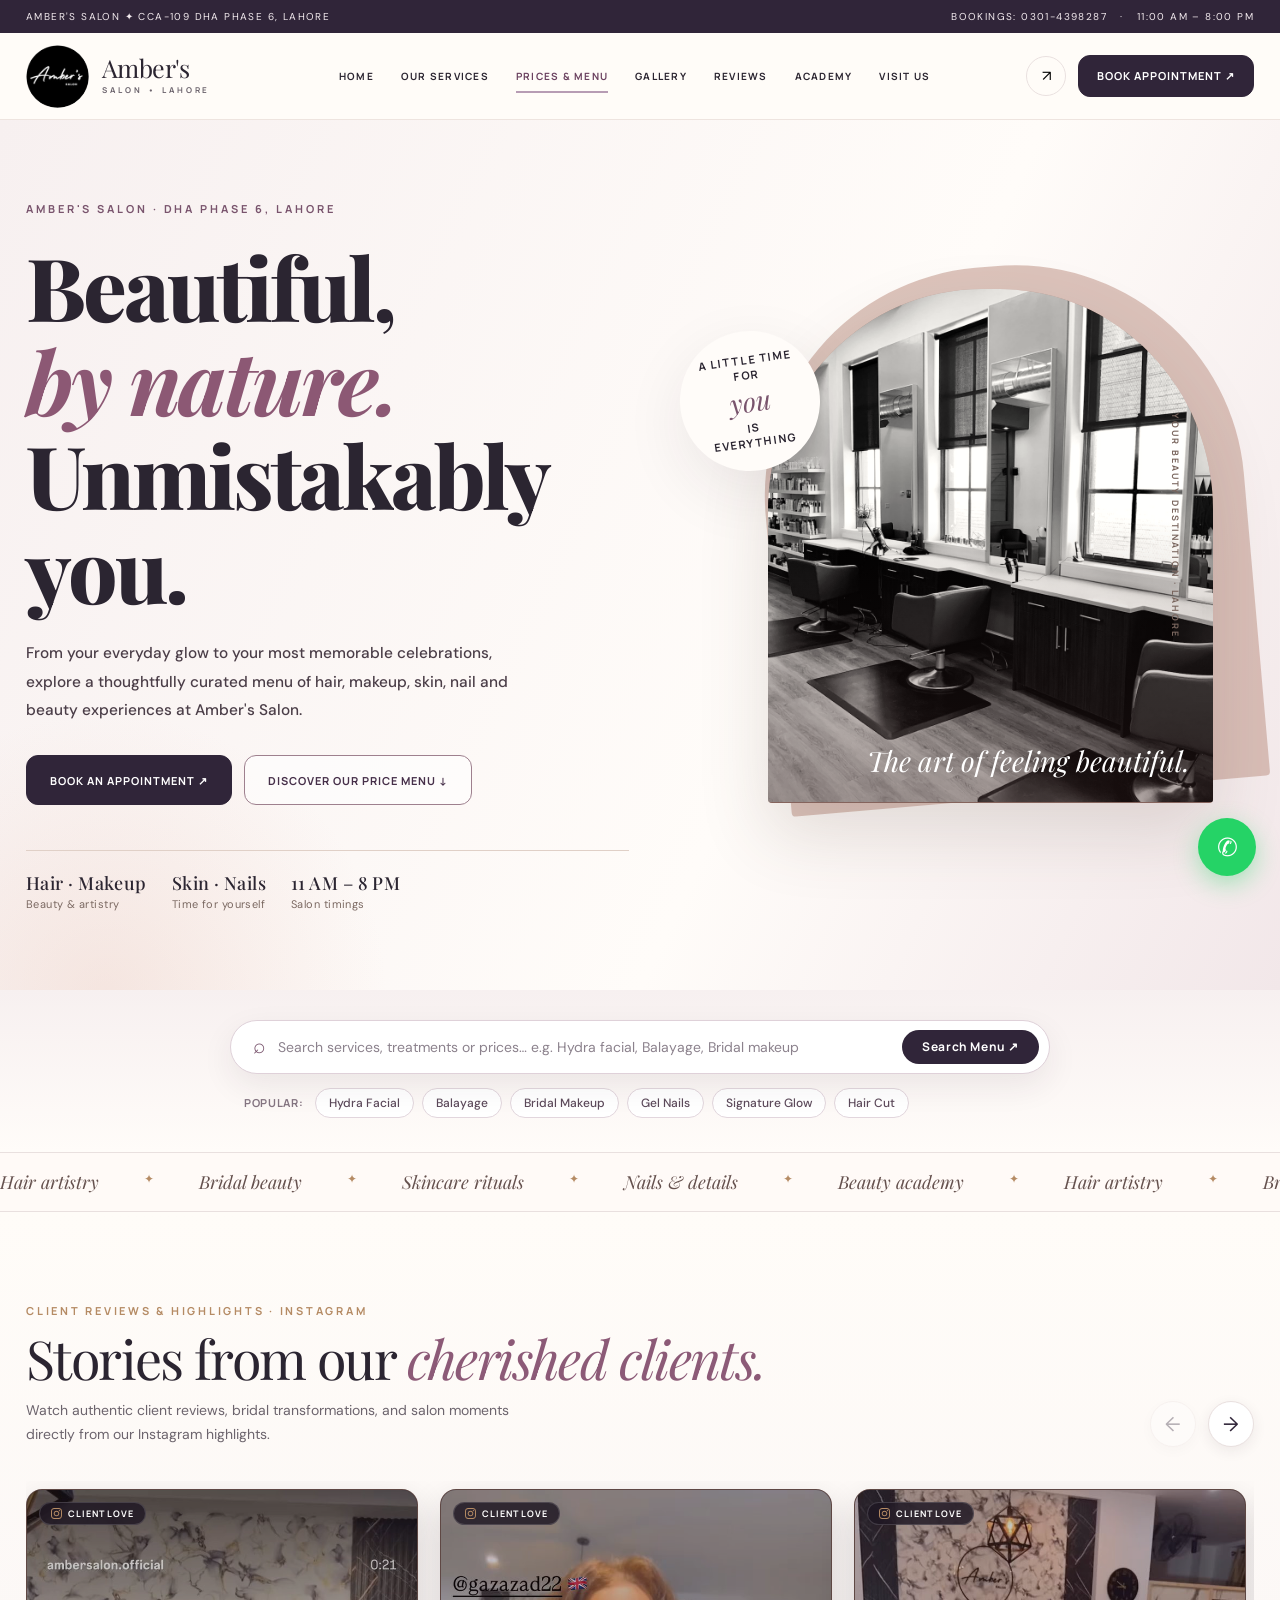
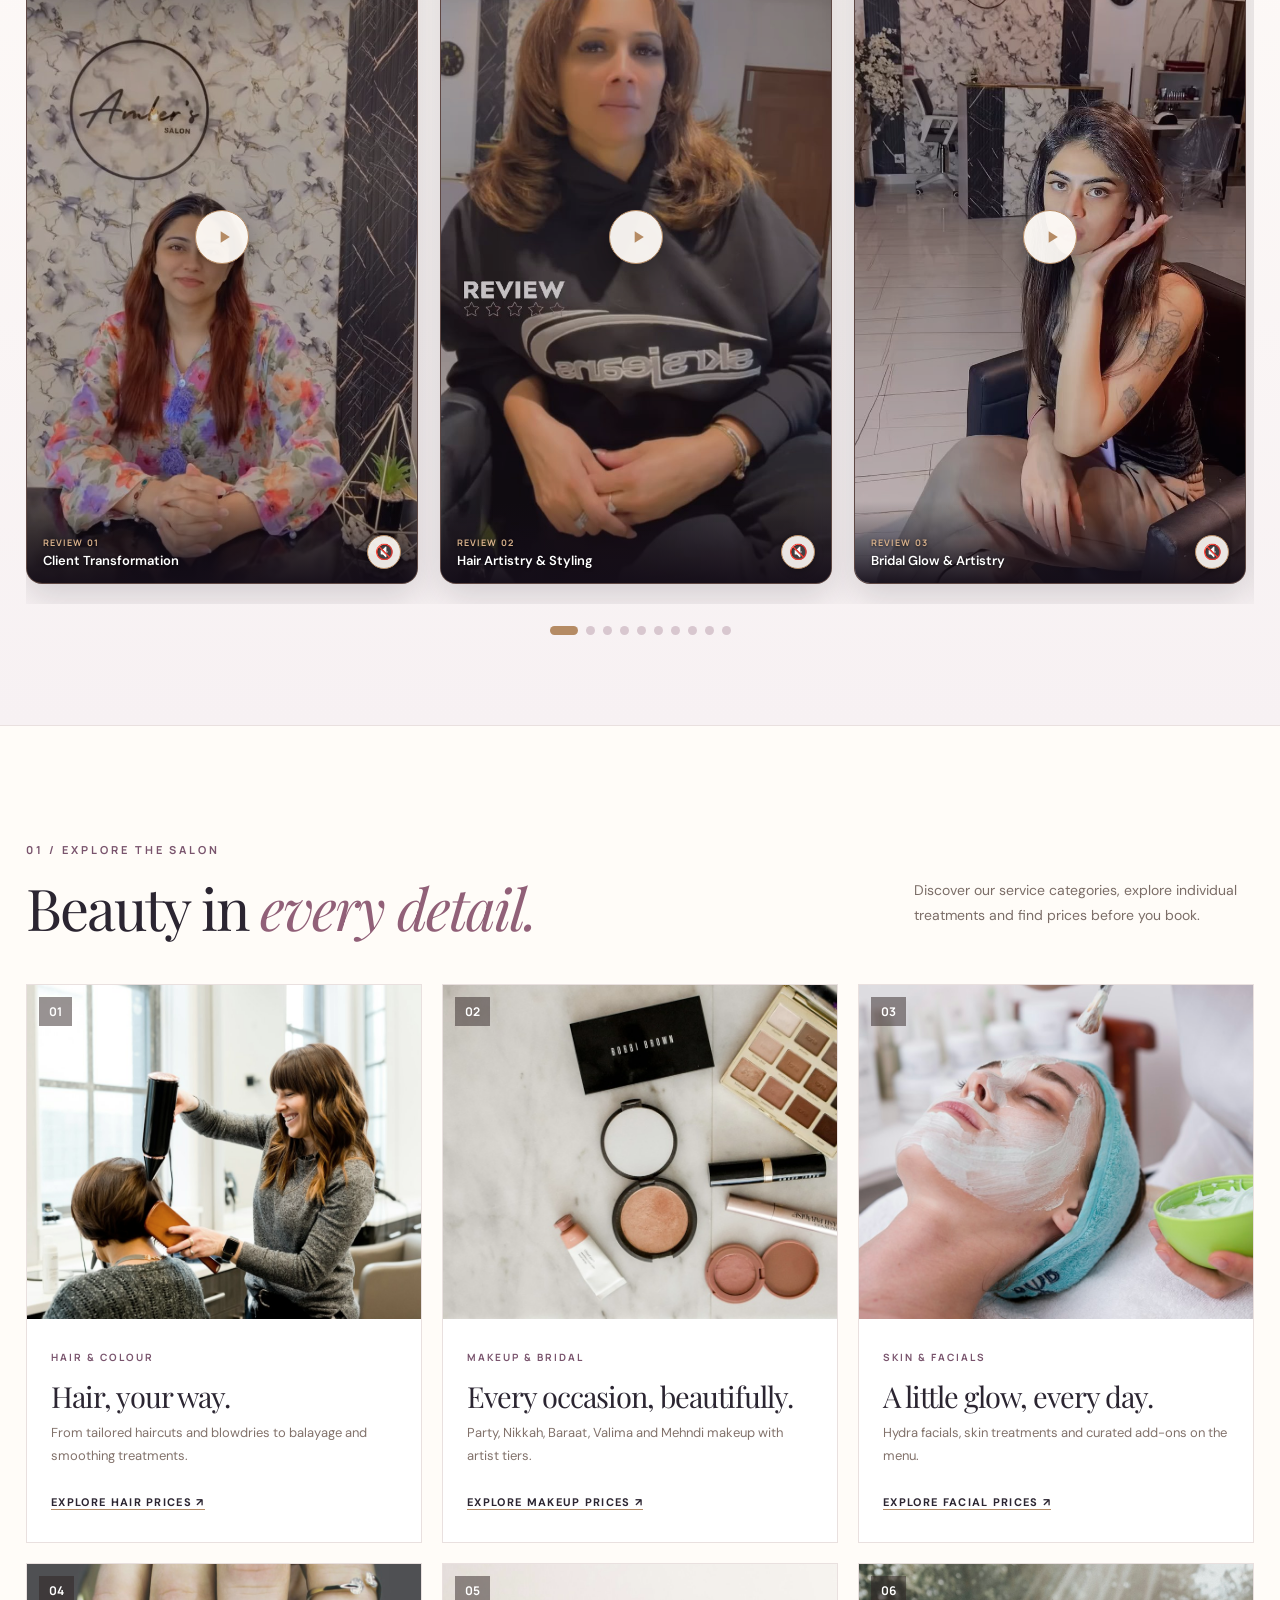
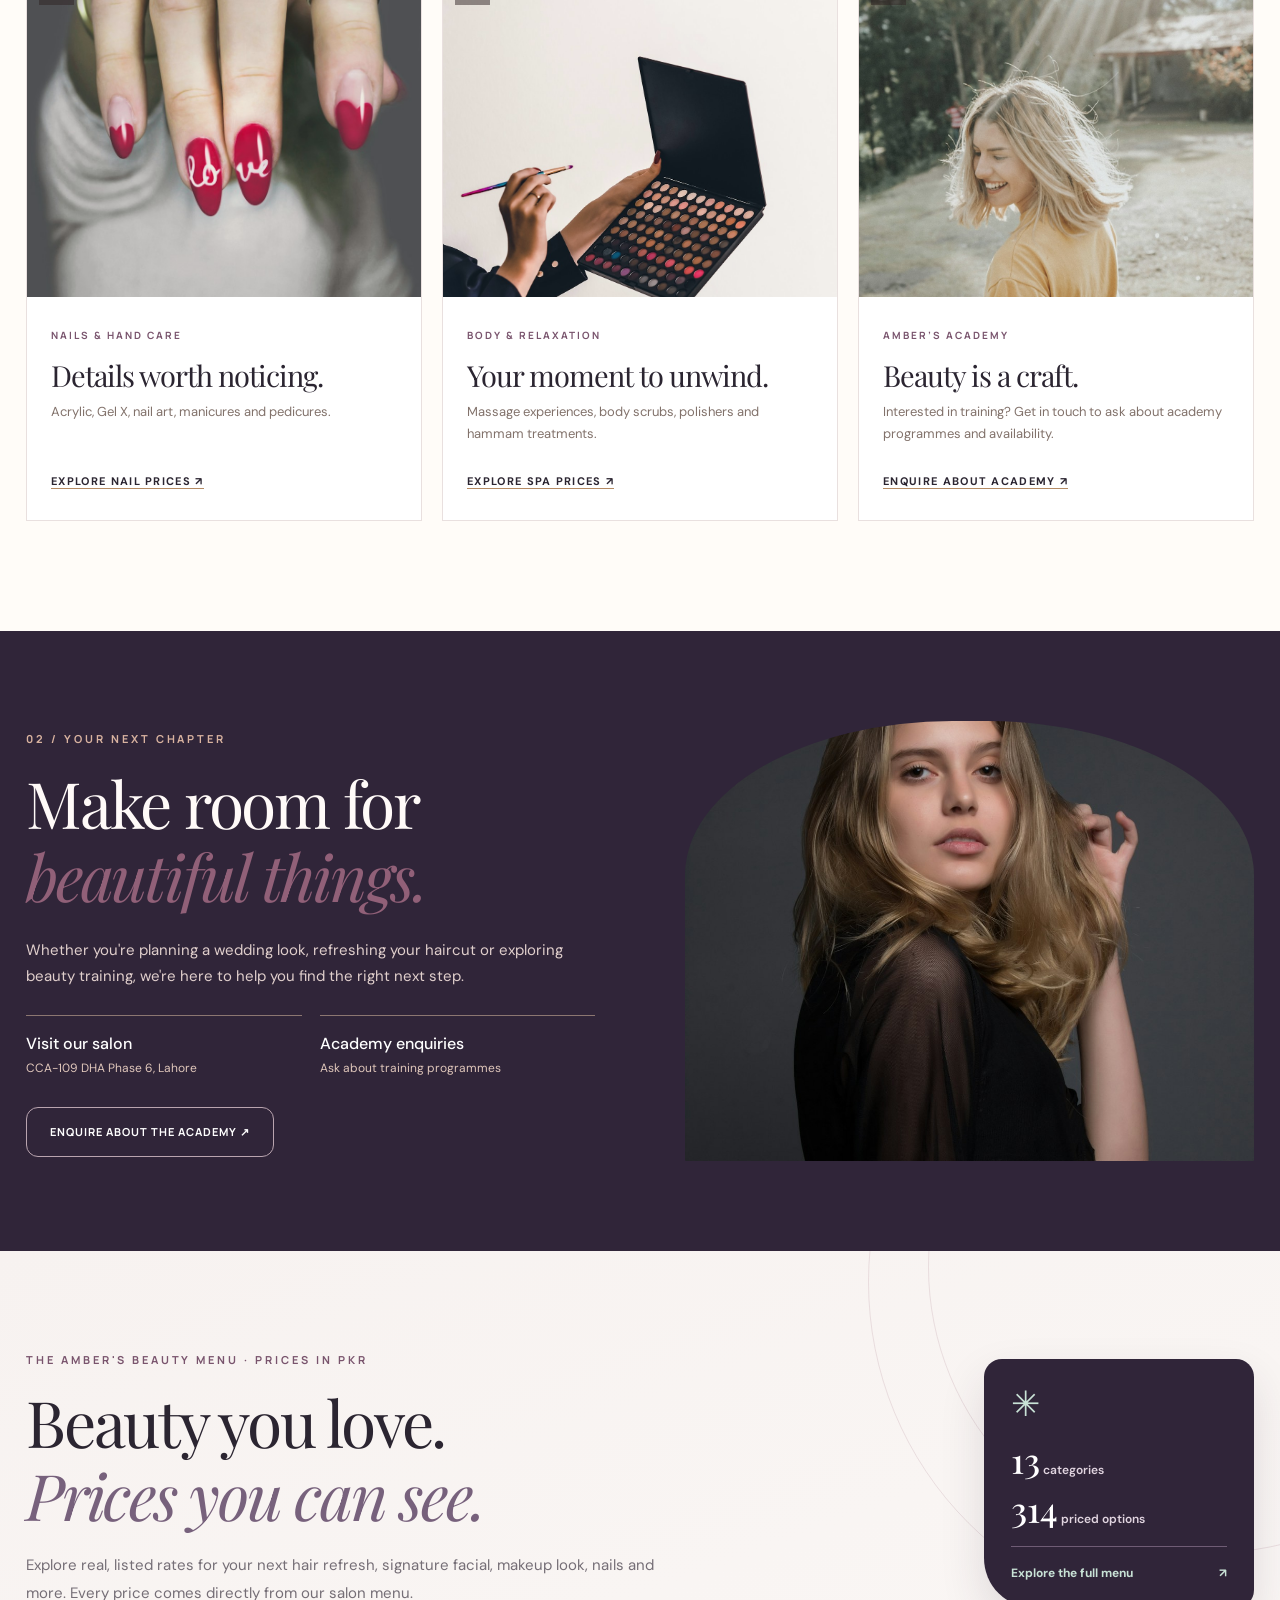
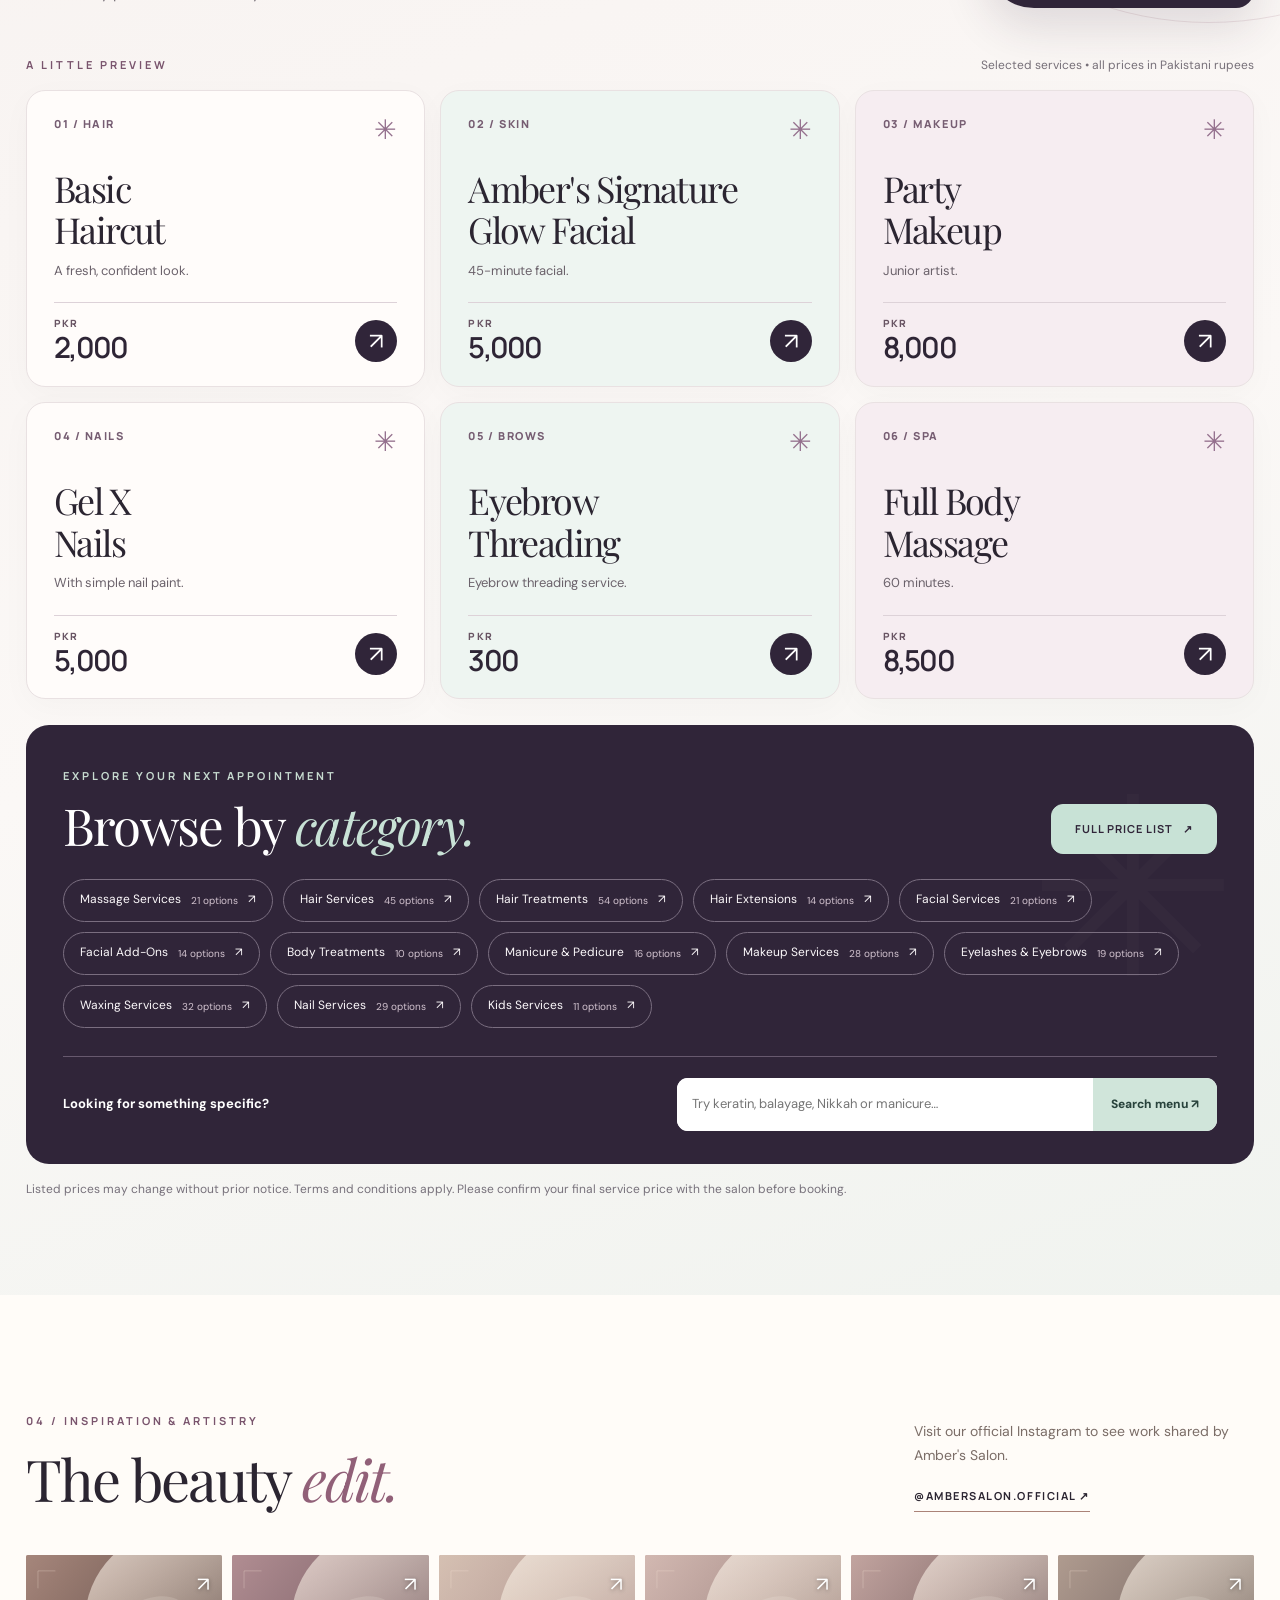
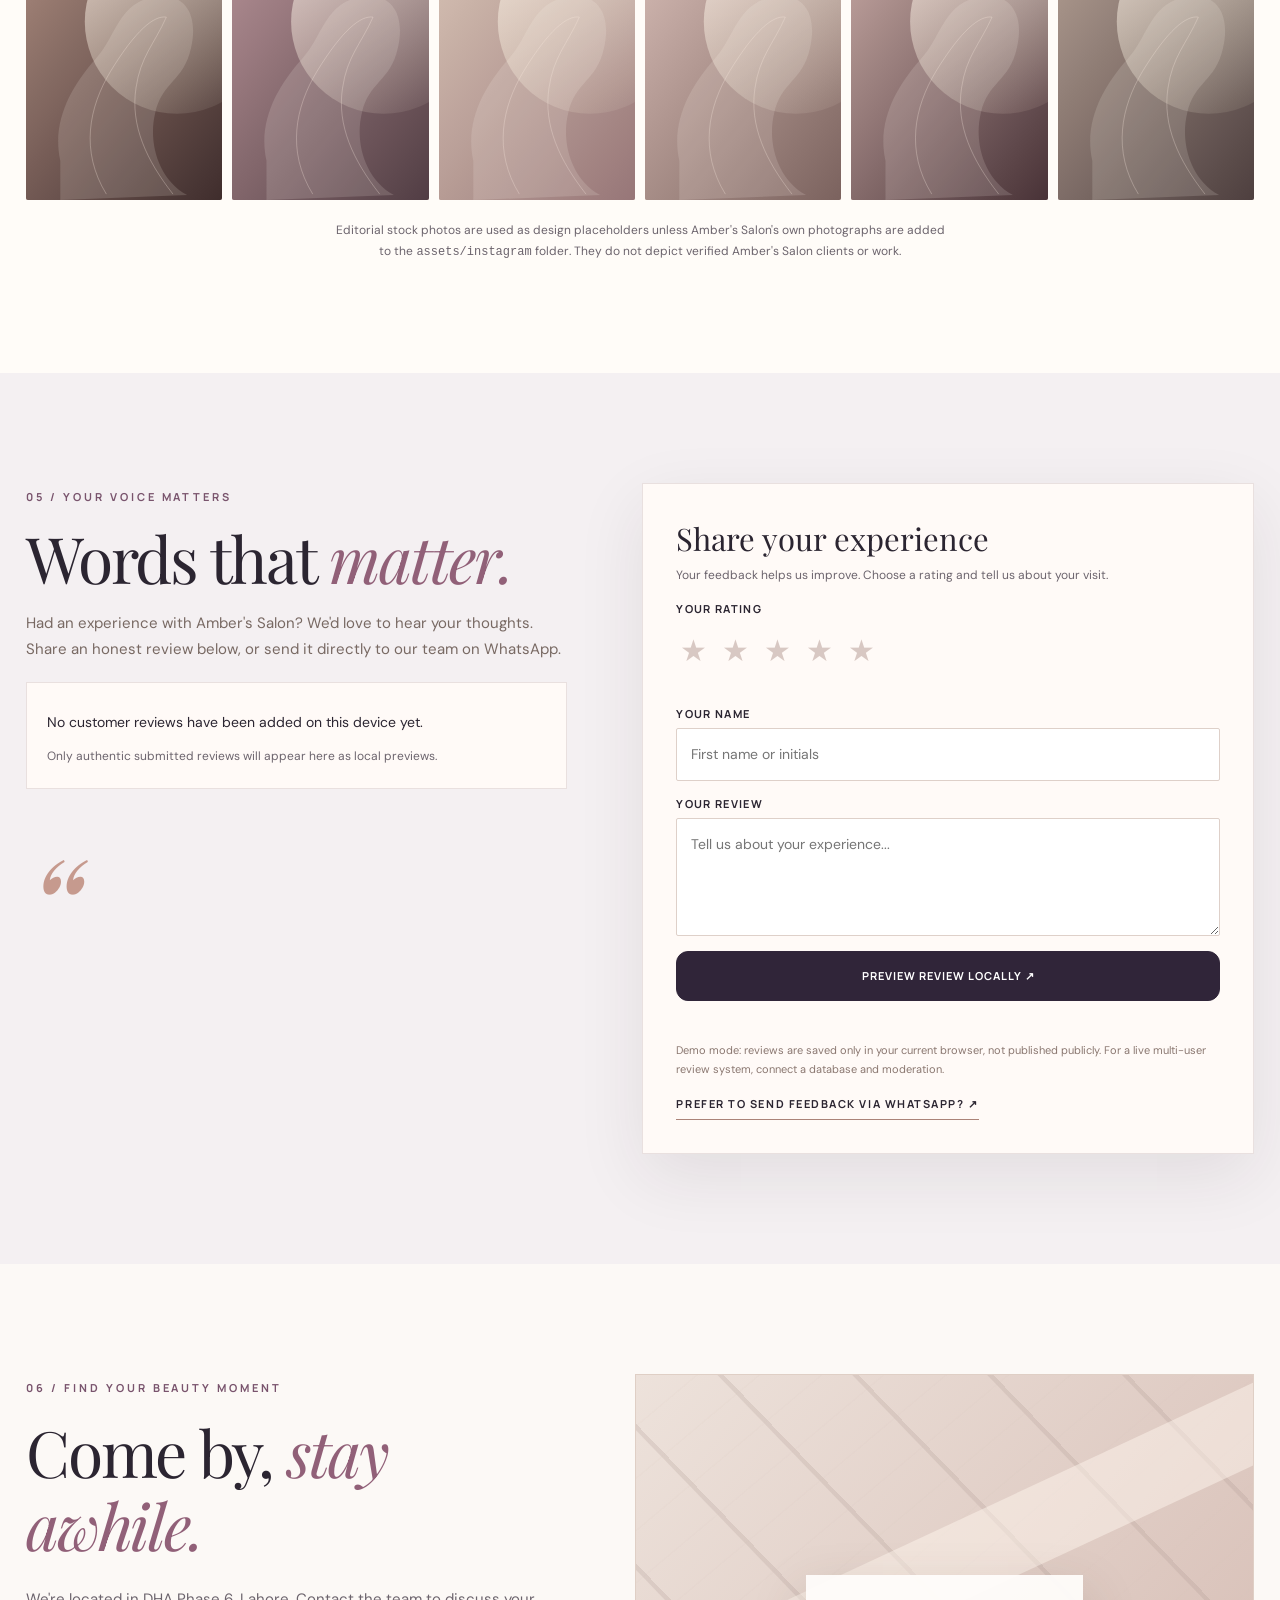
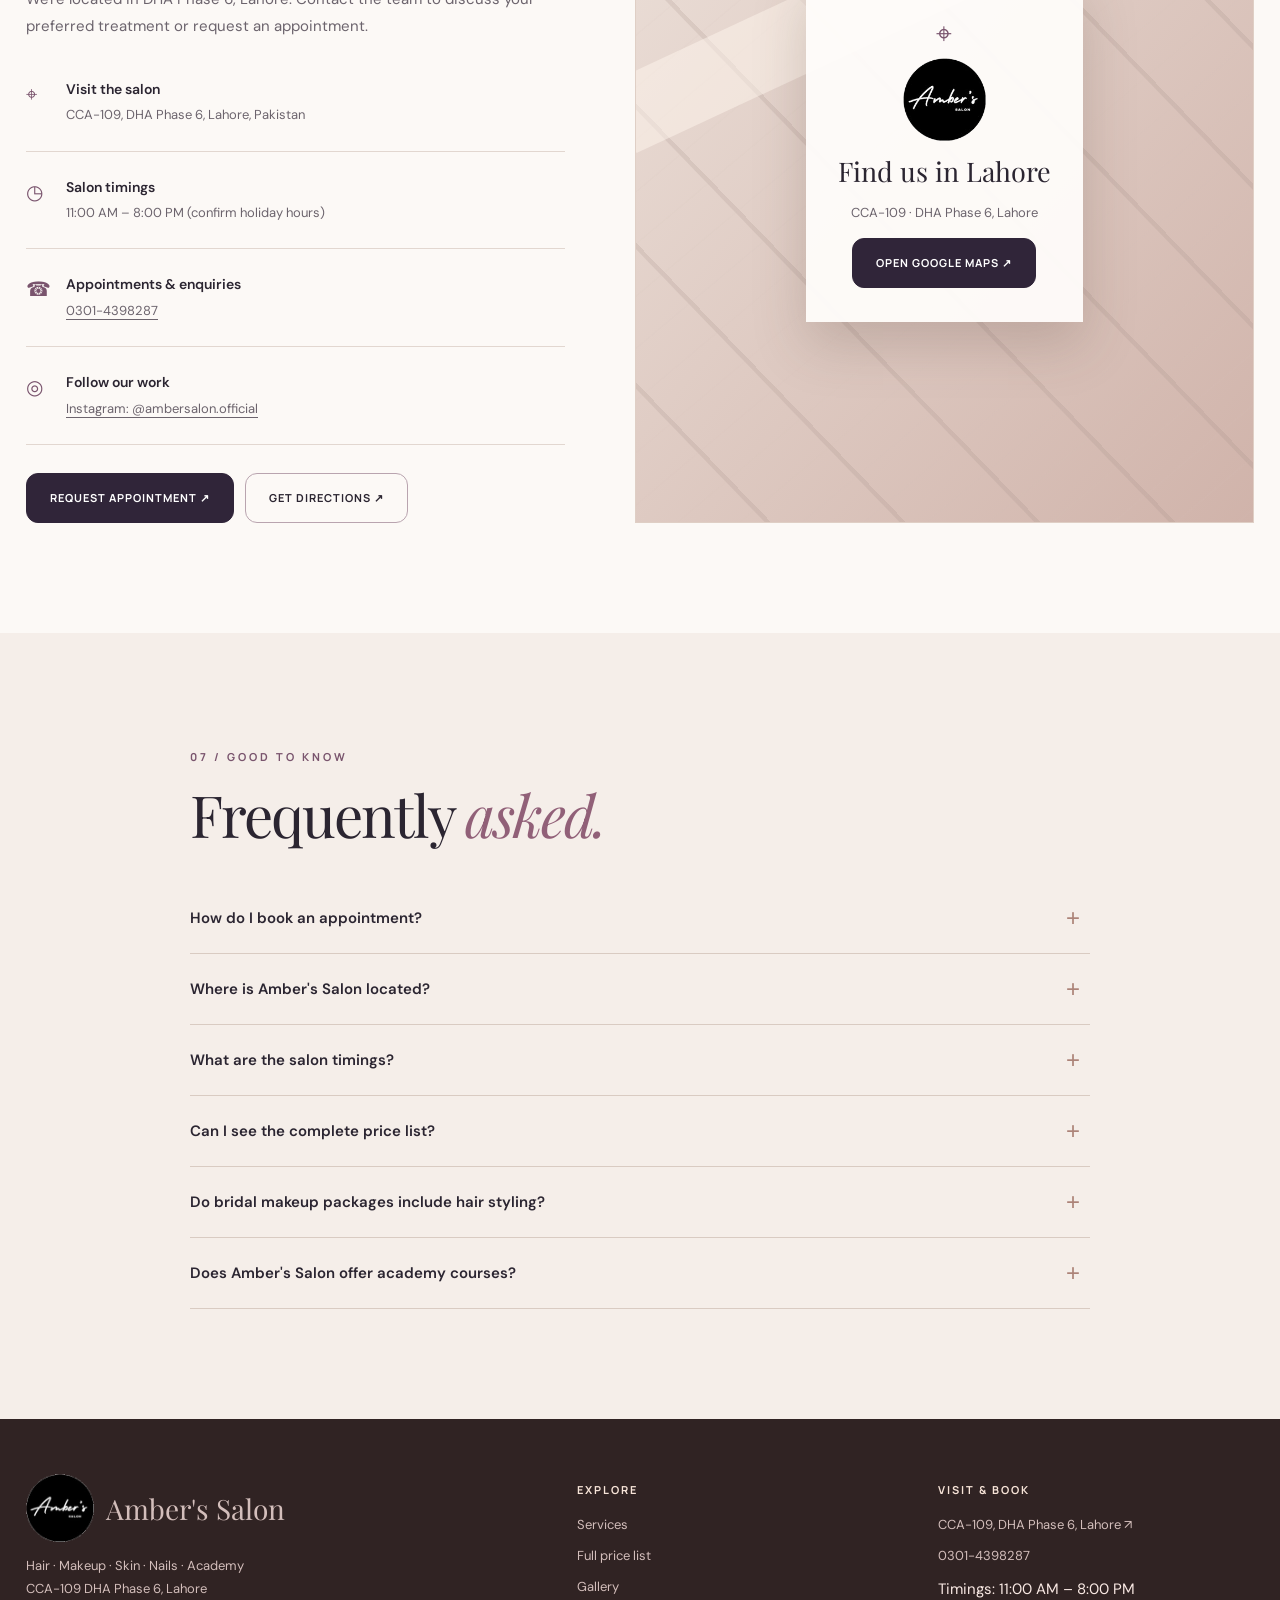
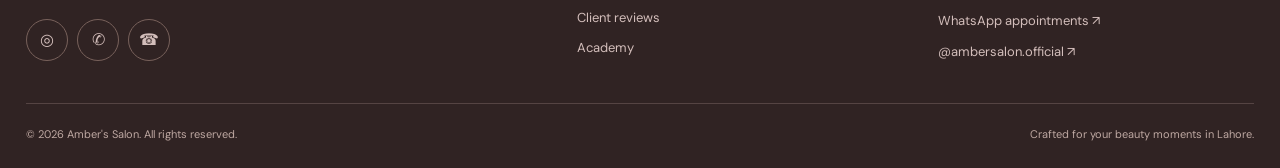
==== commit 83771281: "Implement bolder hero typography, arch video, below-hero live search, multi-channel booking API, and" ====
--- a/index.html
+++ b/index.html
@@ -193,8 +193,8 @@
   <link rel="dns-prefetch" href="https://www.facebook.com" />
   <link rel="preload" as="image" href="assets/stock/hero.jpg" fetchpriority="high" />
 
-  <!-- Google Fonts (Optimized parallel loading) -->
-  <link href="https://fonts.googleapis.com/css2?family=DM+Sans:wght@400;500;600;700&family=Manrope:wght@400;500;600;700;800&family=Playfair+Display:ital,wght@0,400;0,500;0,600;1,400;1,500&display=swap" rel="stylesheet" />
+  <!-- Google Fonts (Optimized parallel loading with full luxury weights) -->
+  <link href="https://fonts.googleapis.com/css2?family=DM+Sans:wght@400;500;600;700&family=Manrope:wght@400;500;600;700;800&family=Playfair+Display:ital,wght@0,400;0,500;0,600;0,700;0,800;0,900;1,400;1,500;1,600;1,700;1,800;1,900&display=swap" rel="stylesheet" />
 
   <!-- Stylesheets -->
   <link href="assets/styles.css" rel="stylesheet" />
@@ -236,11 +236,52 @@
         </div>
         <div class="hero-stage">
           <div class="arch-back"></div>
-          <div class="arch-photo"><img alt="Hero beauty illustration or licensed editorial stock photograph" class=""
-              data-photo="hero" decoding="async" loading="eager" src="assets/stock/hero.jpg" /></div>
+          <div class="arch-photo">
+            <video class="hero-arch-video" id="heroArchVideo" autoplay muted loop playsinline preload="metadata" poster="assets/stock/hero.jpg">
+              <source src="assets/videos/hero.mp4" type="video/mp4" />
+              <source src="assets/videos/hero.webm" type="video/webm" />
+              <img alt="Hero beauty illustration or licensed editorial stock photograph" class="hero-arch-fallback"
+                data-photo="hero" decoding="async" loading="eager" src="assets/stock/hero.jpg" />
+            </video>
+          </div>
           <div class="roundstamp">A LITTLE TIME FOR <strong>you</strong> IS EVERYTHING</div>
           <div class="stagecaption">The art of feeling beautiful.</div><span class="marginal">YOUR BEAUTY DESTINATION ·
             LAHORE</span>
+        </div>
+      </div>
+    </section>
+    <!-- Below-Hero Luxury Live Search Strip -->
+    <section class="hero-search-section" id="heroSearchSection" aria-label="Quick Service and Price Search">
+      <div class="container">
+        <div class="hero-search-card">
+          <div class="hero-search-input-shell">
+            <span class="hero-search-icon" aria-hidden="true">⌕</span>
+            <input
+              type="search"
+              id="heroSearchInput"
+              class="hero-search-input"
+              placeholder="Search services, treatments or prices… e.g. Hydra facial, Balayage, Bridal makeup"
+              autocomplete="off"
+              spellcheck="false"
+              aria-expanded="false"
+              aria-haspopup="listbox"
+              aria-controls="heroSearchResults"
+              aria-label="Search services, treatments or prices"
+            />
+            <button type="button" id="heroSearchClear" class="hero-search-clear" aria-label="Clear search" hidden>×</button>
+            <a href="/prices" class="hero-search-browse-btn" id="heroSearchBrowseAll">Search Menu ↗</a>
+          </div>
+          <!-- Live results dropdown -->
+          <div class="hero-search-results" id="heroSearchResults" role="listbox" hidden></div>
+          <div class="hero-search-quick-tags">
+            <span class="quick-label">Popular:</span>
+            <button type="button" class="quick-tag" data-tag="Hydra Facial">Hydra Facial</button>
+            <button type="button" class="quick-tag" data-tag="Balayage">Balayage</button>
+            <button type="button" class="quick-tag" data-tag="Bridal Makeup">Bridal Makeup</button>
+            <button type="button" class="quick-tag" data-tag="Gel Nails">Gel Nails</button>
+            <button type="button" class="quick-tag" data-tag="Signature Glow">Signature Glow</button>
+            <button type="button" class="quick-tag" data-tag="Hair Cut">Hair Cut</button>
+          </div>
         </div>
       </div>
     </section>
@@ -805,8 +846,7 @@
         <h2 class="serif">Frequently <em>asked.</em></h2>
         <details class="faqitem">
           <summary>How do I book an appointment?</summary>
-          <p>Use the Book Appointment button or call 0301-4398287. The online form opens WhatsApp with your requested
-            date, time and service. The team confirms availability.</p>
+          <p>Click "Book appointment" to select your preferred treatment, date, and time. You will receive an instant email and WhatsApp booking summary, and our salon team in DHA Phase 6, Lahore will confirm your slot. You can also contact us directly on WhatsApp at 0301-4398287.</p>
         </details>
         <details class="faqitem">
           <summary>Where is Amber's Salon located?</summary>
@@ -866,45 +906,148 @@
       <div class="bottom"><span>© <span id="year"></span> Amber's Salon. All rights reserved.</span><span>Crafted for
           your beauty moments in Lahore.</span></div>
     </div>
-  </footer><a aria-label="Message Amber's Salon on WhatsApp" class="floatwa" href="https://wa.me/923014398287"
-    rel="noopener noreferrer" target="_blank" title="Book on WhatsApp">✆</a>
+  </footer><a aria-label="Message Amber's Salon on WhatsApp" class="floatwa" href="https://wa.me/923014398287?text=Hi%20Amber%27s%20Salon%2C%20I%27d%20like%20to%20book%20an%20appointment."
+    rel="noopener noreferrer" target="_blank" title="Book on WhatsApp"><span class="floatwa-tooltip">Book on WhatsApp</span><span class="floatwa-icon" aria-hidden="true">✆</span></a>
   <div aria-labelledby="bookingTitle" aria-modal="true" class="modal" hidden="" id="bookingModal" role="dialog">
     <div class="modal-content"><button aria-label="Close appointment form" class="modal-close" id="closeModal"
-        type="button">×</button><span class="eyebrow">Your beauty appointment</span>
-      <h2 id="bookingTitle">Book a visit</h2>
-      <p>Complete the details below to open a pre-filled appointment request in WhatsApp. Booking is confirmed only by
-        the salon.</p>
-      <form id="bookingForm">
-        <div class="field"><label for="bService">Service</label><input class="input" id="bService" maxlength="150"
-            name="service" required="" /></div>
-        <div class="field"><label for="bName">Name</label><input class="input" id="bName" maxlength="100" name="name"
-            placeholder="Your name" required="" /></div>
-        <div style="display:grid;grid-template-columns:1fr 1fr;gap:12px">
-          <div class="field"><label for="bDate">Preferred date</label><input class="input" id="bDate" name="date"
-              required="" type="date" /></div>
-          <div class="field"><label for="bTime">Preferred time</label><select class="select" id="bTime" name="time"
-              required="">
-              <option value="">Select time</option>
-              <option>11:00 AM</option>
-              <option>12:00 PM</option>
-              <option>1:00 PM</option>
-              <option>2:00 PM</option>
-              <option>3:00 PM</option>
-              <option>4:00 PM</option>
-              <option>5:00 PM</option>
-              <option>6:00 PM</option>
-              <option>7:00 PM</option>
-            </select></div>
-        </div>
-        <div class="field"><label for="bNote">Notes (optional)</label><textarea class="textarea" id="bNote"
-            maxlength="350" placeholder="Any treatment preferences or questions..."></textarea></div><button
-          class="btn dark" type="submit">Continue to WhatsApp ↗</button>
-        <p class="micro">No payment or booking confirmation takes place on this website.</p>
-      </form>
+        type="button">×</button>
+      
+      <!-- Primary Booking Form Container -->
+      <div id="bookingFormContainer">
+        <span class="eyebrow">Your beauty appointment</span>
+        <h2 id="bookingTitle">Book a visit</h2>
+        <p>Reserve your tailored beauty experience. You'll receive instant confirmations via Email &amp; WhatsApp.</p>
+        
+        <form id="bookingForm" novalidate>
+          <!-- Honeypot anti-spam field (hidden from genuine users) -->
+          <div style="position:absolute;left:-9999px;opacity:0;pointer-events:none;" aria-hidden="true">
+            <input type="text" name="website_url_hp" id="bWebsiteHp" tabindex="-1" autocomplete="off" />
+          </div>
+
+          <!-- Service Category & Specific Service (Dynamic from price data) -->
+          <div class="field">
+            <label for="bCategory">Service category <span class="req">*</span></label>
+            <select class="select" id="bCategory" name="category" required>
+              <option value="">Select category…</option>
+            </select>
+          </div>
+
+          <div class="field">
+            <label for="bService">Specific service <span class="req">*</span></label>
+            <select class="select" id="bService" name="service" required>
+              <option value="">Choose service &amp; price…</option>
+            </select>
+          </div>
+
+          <!-- Full Name -->
+          <div class="field">
+            <label for="bName">Full name <span class="req">*</span></label>
+            <input class="input" id="bName" maxlength="100" name="name" placeholder="e.g. Ayesha Khan" required autocomplete="name" />
+          </div>
+
+          <!-- Phone (Pakistan format) & Email side-by-side -->
+          <div class="modal-grid-2">
+            <div class="field">
+              <label for="bPhone">Phone / WhatsApp <span class="req">*</span></label>
+              <input class="input" id="bPhone" name="phone" type="tel" placeholder="03XX-XXXXXXX" required autocomplete="tel" />
+              <small class="field-hint">Pakistan mobile (e.g. 0301-4398287)</small>
+            </div>
+            <div class="field">
+              <label for="bEmail">Email address <span class="req">*</span></label>
+              <input class="input" id="bEmail" name="email" type="email" placeholder="name@example.com" required autocomplete="email" />
+              <small class="field-hint">Booking receipt will be sent here</small>
+            </div>
+          </div>
+
+          <!-- Preferred Date, Time & Number of People -->
+          <div class="modal-grid-3">
+            <div class="field">
+              <label for="bDate">Preferred date <span class="req">*</span></label>
+              <input class="input" id="bDate" name="date" required type="date" />
+            </div>
+            <div class="field">
+              <label for="bTime">Preferred time <span class="req">*</span></label>
+              <select class="select" id="bTime" name="time" required>
+                <option value="">Select time</option>
+                <option value="11:00 AM">11:00 AM</option>
+                <option value="12:00 PM">12:00 PM</option>
+                <option value="1:00 PM">1:00 PM</option>
+                <option value="2:00 PM">2:00 PM</option>
+                <option value="3:00 PM">3:00 PM</option>
+                <option value="4:00 PM">4:00 PM</option>
+                <option value="5:00 PM">5:00 PM</option>
+                <option value="6:00 PM">6:00 PM</option>
+                <option value="7:00 PM">7:00 PM</option>
+              </select>
+            </div>
+            <div class="field">
+              <label for="bGuests">Guests</label>
+              <select class="select" id="bGuests" name="guests">
+                <option value="1">1 Person</option>
+                <option value="2">2 People</option>
+                <option value="3">3 People</option>
+                <option value="4+">4+ Group / Bridal</option>
+              </select>
+            </div>
+          </div>
+
+          <!-- Special requests / notes -->
+          <div class="field">
+            <label for="bNote">Special requests / notes (optional)</label>
+            <textarea class="textarea" id="bNote" name="notes" maxlength="350" placeholder="Treatment preferences, allergies, or questions…"></textarea>
+          </div>
+
+          <!-- Consent Checkbox -->
+          <div class="field-checkbox">
+            <label class="checkbox-label" for="bConsent">
+              <input type="checkbox" id="bConsent" name="consent" required checked />
+              <span>I agree to receive booking updates on WhatsApp and email.</span>
+            </label>
+          </div>
+
+          <!-- Inline error alert -->
+          <div class="booking-alert" id="bookingAlert" role="alert" hidden></div>
+
+          <!-- Submit Button with loading state -->
+          <button class="btn dark booking-submit-btn" id="bSubmitBtn" type="submit">
+            <span class="btn-text">Confirm &amp; Request Appointment ↗</span>
+            <span class="btn-spinner" hidden aria-hidden="true"><span class="spinner-dot"></span> Processing booking…</span>
+          </button>
+
+          <!-- Secondary direct WhatsApp option -->
+          <div class="modal-secondary-opt">
+            <a class="linkline secondary-wa-link" href="https://wa.me/923014398287?text=Hi%20Amber%27s%20Salon%2C%20I%27d%20like%20to%20book%20an%20appointment." rel="noopener noreferrer" target="_blank" id="modalDirectWaLink">Prefer WhatsApp? Book directly on WhatsApp ↗</a>
+          </div>
+
+          <p class="micro">No payment takes place on this website. Final availability and appointment slots are confirmed directly by the salon team.</p>
+        </form>
+      </div>
+
+      <!-- Success State Container (Revealed after successful booking) -->
+      <div id="bookingSuccessContainer" class="booking-success-view" hidden>
+        <div class="success-icon-badge">✓</div>
+        <span class="eyebrow">Booking request received</span>
+        <h2 class="serif">Thank you, <span id="successName"></span>!</h2>
+        <p class="success-lead">Your appointment request has been recorded. We've sent a detailed confirmation to <strong id="successEmail"></strong> and notified our salon concierge.</p>
+        
+        <div class="success-summary-box">
+          <div class="summary-line"><span>Service:</span><strong id="successService">—</strong></div>
+          <div class="summary-line"><span>Date &amp; Time:</span><strong id="successDateTime">—</strong></div>
+          <div class="summary-line"><span>Salon Location:</span><span>CCA-109, DHA Phase 6, Lahore</span></div>
+          <div class="summary-line"><span>Salon Contact:</span><a href="tel:+923014398287">0301-4398287</a></div>
+        </div>
+
+        <div class="success-actions">
+          <a class="btn dark" id="successWaBtn" href="https://wa.me/923014398287" target="_blank" rel="noopener noreferrer">Open WhatsApp Summary ↗</a>
+          <button type="button" class="btn outline" id="successCloseBtn">Done</button>
+        </div>
+      </div>
     </div>
   </div>
   <div class="share-note" hidden="" id="shareToast" role="status"></div>
+  <script defer="" src="assets/prices-data.js"></script>
   <script defer="" src="assets/site.js"></script>
+  <script defer="" src="assets/hero-search.js"></script>
   <script defer="" src="assets/video-carousel.js"></script>
 </body>
 
--- a/assets/refined.css
+++ b/assets/refined.css
@@ -265,3 +265,704 @@
   .category-filter-list{width:100%;max-width:100%;min-width:0;overflow-x:auto;overscroll-behavior-x:contain}
   .catalog-tools,.catalog-topline,.catalog-tools .bar,.catalog-search-wrap,#catalog{min-width:0;max-width:100%}
 }
+
+
+/* ==========================================================================
+   TASK 1 — Bolder Hero Typography & Mobile Optimization
+   ========================================================================== */
+.hero h1.serif {
+  font-family: 'Playfair Display', Georgia, serif;
+  font-weight: 800;
+  font-size: clamp(44px, 6.8vw, 102px);
+  line-height: 1.08;
+  letter-spacing: -0.035em;
+  color: var(--ink);
+  margin: 18px 0 24px;
+  max-width: 680px;
+  overflow-wrap: break-word;
+  word-break: normal;
+}
+
+.hero h1.serif em {
+  font-style: italic;
+  font-weight: 700;
+  color: #8c5874;
+}
+
+.hero p {
+  font-family: 'DM Sans', sans-serif;
+  font-weight: 500;
+  font-size: clamp(14.5px, 1.2vw, 16px);
+  line-height: 1.85;
+  color: #4b3e48;
+  max-width: 490px;
+}
+
+@media (max-width: 760px) {
+  .hero h1.serif {
+    font-size: clamp(42px, 11.5vw, 70px);
+    line-height: 1.1;
+    margin: 16px 0 18px;
+  }
+  .hero p {
+    font-size: 14.5px;
+    line-height: 1.75;
+  }
+}
+
+@media (max-width: 430px) {
+  .hero h1.serif {
+    font-size: clamp(38px, 10.5vw, 52px);
+    line-height: 1.12;
+  }
+}
+
+/* ==========================================================================
+   TASK 2 — Hero Arch Video with Graceful Fallback
+   ========================================================================== */
+.hero-arch-video {
+  width: 100%;
+  height: 100%;
+  object-fit: cover;
+  display: block;
+  filter: saturate(0.72) sepia(0.06);
+  transition: transform 0.8s ease;
+  pointer-events: none;
+}
+
+.arch-photo:hover .hero-arch-video {
+  transform: scale(1.05);
+}
+
+.hero-arch-video.video-fallback {
+  display: none;
+}
+
+.hero-arch-fallback {
+  width: 100%;
+  height: 100%;
+  object-fit: cover;
+}
+
+@media (prefers-reduced-motion: reduce) {
+  .hero-arch-video {
+    display: none !important;
+  }
+  .hero-arch-fallback {
+    display: block !important;
+  }
+}
+
+/* ==========================================================================
+   TASK 3 — Below-Hero Live Service & Price Search Bar
+   ========================================================================== */
+.hero-search-section {
+  padding: 30px 0 34px;
+  background: linear-gradient(180deg, #f7f0f0 0%, #fffcf9 100%);
+  position: relative;
+  z-index: 25;
+}
+
+.hero-search-card {
+  max-width: 820px;
+  margin-inline: auto;
+  position: relative;
+}
+
+.hero-search-input-shell {
+  display: flex;
+  align-items: center;
+  background: #ffffff;
+  border: 1.5px solid #dfd1d9;
+  border-radius: 50px;
+  padding: 7px 10px 7px 22px;
+  box-shadow: 0 12px 32px rgba(48, 37, 57, 0.08);
+  transition: border-color 0.25s ease, box-shadow 0.25s ease;
+  position: relative;
+}
+
+.hero-search-input-shell:focus-within {
+  border-color: #8c5874;
+  box-shadow: 0 14px 40px rgba(48, 37, 57, 0.14), 0 0 0 3.5px rgba(140, 88, 116, 0.18);
+}
+
+.hero-search-icon {
+  font-size: 21px;
+  color: #79546d;
+  margin-right: 12px;
+  flex-shrink: 0;
+  line-height: 1;
+}
+
+.hero-search-input {
+  flex: 1;
+  border: none;
+  background: transparent;
+  font-family: 'DM Sans', sans-serif;
+  font-size: 15px;
+  color: var(--ink);
+  outline: none;
+  min-width: 0;
+  padding: 6px 0;
+}
+
+.hero-search-input::placeholder {
+  color: #8c828d;
+  font-size: 14px;
+}
+
+.hero-search-clear {
+  border: none;
+  background: #ede3e8;
+  color: #6c5264;
+  width: 28px;
+  height: 28px;
+  border-radius: 50%;
+  font-size: 17px;
+  display: grid;
+  place-items: center;
+  cursor: pointer;
+  margin-right: 10px;
+  line-height: 1;
+  transition: background 0.2s ease, transform 0.2s ease;
+}
+
+.hero-search-clear:hover {
+  background: #d8c3cf;
+  transform: scale(1.08);
+}
+
+.hero-search-browse-btn {
+  background: var(--plum);
+  color: #ffffff;
+  padding: 11px 20px;
+  border-radius: 30px;
+  font: 700 12px/1 'Manrope', sans-serif;
+  letter-spacing: 0.05em;
+  text-decoration: none;
+  white-space: nowrap;
+  transition: background 0.2s ease, transform 0.2s ease;
+}
+
+.hero-search-browse-btn:hover {
+  background: #4d3753;
+  transform: translateY(-1px);
+}
+
+/* Quick tags below search bar */
+.hero-search-quick-tags {
+  display: flex;
+  align-items: center;
+  gap: 8px;
+  flex-wrap: wrap;
+  margin-top: 14px;
+  padding-left: 14px;
+}
+
+.hero-search-quick-tags .quick-label {
+  font: 700 11px/1 'Manrope', sans-serif;
+  letter-spacing: 0.06em;
+  text-transform: uppercase;
+  color: #857582;
+  margin-right: 4px;
+}
+
+.quick-tag {
+  background: #ffffff;
+  border: 1px solid #e2d6dd;
+  border-radius: 20px;
+  padding: 6px 13px;
+  font: 500 12px 'DM Sans', sans-serif;
+  color: #5d4a5b;
+  cursor: pointer;
+  transition: all 0.2s ease;
+}
+
+.quick-tag:hover {
+  background: #f7eef3;
+  border-color: #8c5874;
+  color: #8c5874;
+  transform: translateY(-1px);
+}
+
+/* Search Results Dropdown */
+.hero-search-results {
+  position: absolute;
+  top: calc(100% - 32px);
+  left: 0;
+  right: 0;
+  background: #ffffff;
+  border: 1.5px solid #ded0d8;
+  border-radius: 20px;
+  box-shadow: 0 24px 60px rgba(43, 35, 48, 0.2);
+  z-index: 50;
+  max-height: 440px;
+  overflow-y: auto;
+  overscroll-behavior: contain;
+  padding: 12px;
+}
+
+.hero-search-list-head {
+  display: flex;
+  justify-content: space-between;
+  align-items: center;
+  padding: 8px 12px 10px;
+  border-bottom: 1px solid #f0e6eb;
+  font: 700 11px/1.2 'Manrope', sans-serif;
+  letter-spacing: 0.05em;
+  color: #8a7b87;
+  text-transform: uppercase;
+}
+
+.hero-search-list-head .view-all-link {
+  color: #8c5874;
+  text-decoration: none;
+}
+
+.hero-search-list-head .view-all-link:hover {
+  text-decoration: underline;
+}
+
+.hero-search-item {
+  display: flex;
+  align-items: center;
+  justify-content: space-between;
+  padding: 13px 15px;
+  border-radius: 12px;
+  text-decoration: none;
+  color: inherit;
+  transition: background 0.18s ease;
+  border-bottom: 1px solid #f7eff3;
+}
+
+.hero-search-item:last-child {
+  border-bottom: none;
+}
+
+.hero-search-item:hover,
+.hero-search-item.is-focused {
+  background: #f8eff4;
+}
+
+.item-meta {
+  flex: 1;
+  min-width: 0;
+  padding-right: 16px;
+}
+
+.item-category {
+  display: inline-block;
+  font: 700 10px/1 'Manrope', sans-serif;
+  letter-spacing: 0.12em;
+  text-transform: uppercase;
+  color: #8c5874;
+  margin-bottom: 4px;
+}
+
+.item-title {
+  font: 600 14.5px/1.35 'DM Sans', sans-serif;
+  color: var(--ink);
+  margin: 0;
+}
+
+.hero-search-mark {
+  background: #f5dfec;
+  color: #5c2c48;
+  padding: 1px 4px;
+  border-radius: 4px;
+  font-weight: 700;
+}
+
+.item-note {
+  font-size: 12px;
+  color: #7d737e;
+  margin: 3px 0 0;
+}
+
+.item-price-col {
+  display: flex;
+  align-items: center;
+  gap: 12px;
+  flex-shrink: 0;
+}
+
+.item-price {
+  font-family: 'Manrope', sans-serif;
+  font-size: 13px;
+  color: #302539;
+  text-align: right;
+}
+
+.item-price small {
+  display: block;
+  font-size: 9px;
+  letter-spacing: 0.1em;
+  font-weight: 800;
+  color: #8a6c81;
+}
+
+.item-price strong {
+  font-size: 18px;
+  font-weight: 700;
+  letter-spacing: -0.02em;
+}
+
+.item-arrow {
+  width: 32px;
+  height: 32px;
+  border-radius: 50%;
+  background: #f0e6ed;
+  color: #4a3447;
+  display: grid;
+  place-items: center;
+  font-size: 15px;
+  transition: transform 0.2s ease, background 0.2s ease;
+}
+
+.hero-search-item:hover .item-arrow,
+.hero-search-item.is-focused .item-arrow {
+  background: #8c5874;
+  color: #ffffff;
+  transform: translateX(2px) translateY(-2px);
+}
+
+/* Empty Search State */
+.hero-search-empty {
+  padding: 32px 20px;
+  text-align: center;
+}
+
+.empty-icon {
+  font-size: 32px;
+  color: #8c5874;
+  display: block;
+  margin-bottom: 10px;
+}
+
+.empty-text h4 {
+  font: 400 22px 'Playfair Display', serif;
+  color: var(--ink);
+  margin: 0 0 6px;
+}
+
+.empty-text p {
+  font-size: 13px;
+  color: #796e78;
+  max-width: 440px;
+  margin: 0 auto 20px;
+}
+
+.empty-actions {
+  display: flex;
+  justify-content: center;
+  gap: 12px;
+  flex-wrap: wrap;
+}
+
+@media (max-width: 680px) {
+  .hero-search-input-shell {
+    padding: 6px 8px 6px 16px;
+  }
+  .hero-search-input {
+    font-size: 13.5px;
+  }
+  .hero-search-browse-btn {
+    padding: 9px 14px;
+    font-size: 11px;
+  }
+  .hero-search-quick-tags {
+    padding-left: 6px;
+    gap: 6px;
+  }
+  .quick-tag {
+    padding: 5px 10px;
+    font-size: 11px;
+  }
+}
+
+/* ==========================================================================
+   TASK 4 — Upgraded Booking Modal & Multi-Channel Styles
+   ========================================================================== */
+.modal-grid-2 {
+  display: grid;
+  grid-template-columns: 1fr 1fr;
+  gap: 12px;
+}
+
+.modal-grid-3 {
+  display: grid;
+  grid-template-columns: 1.1fr 1.1fr 0.8fr;
+  gap: 12px;
+}
+
+.field label .req {
+  color: #b54964;
+  font-weight: 700;
+}
+
+.field-hint {
+  display: block;
+  font-size: 11px;
+  color: #8a7a85;
+  margin-top: 4px;
+}
+
+.field-checkbox {
+  margin: 16px 0 18px;
+}
+
+.checkbox-label {
+  display: flex;
+  align-items: flex-start;
+  gap: 10px;
+  font-size: 12px;
+  line-height: 1.45;
+  color: #5c4d59;
+  cursor: pointer;
+}
+
+.checkbox-label input[type="checkbox"] {
+  width: 17px;
+  height: 17px;
+  accent-color: var(--plum);
+  margin-top: 2px;
+  cursor: pointer;
+}
+
+.booking-alert {
+  padding: 12px 16px;
+  background: #fbf0f2;
+  border: 1px solid #eecad1;
+  border-radius: 8px;
+  color: #842e43;
+  font-size: 12.5px;
+  margin-bottom: 16px;
+  line-height: 1.45;
+}
+
+.booking-submit-btn {
+  width: 100%;
+  min-height: 48px;
+  display: flex;
+  align-items: center;
+  justify-content: center;
+}
+
+.btn-spinner {
+  display: inline-flex;
+  align-items: center;
+  gap: 8px;
+}
+
+.spinner-dot {
+  width: 14px;
+  height: 14px;
+  border: 2px solid rgba(255, 255, 255, 0.4);
+  border-top-color: #ffffff;
+  border-radius: 50%;
+  animation: spin 0.7s linear infinite;
+  display: inline-block;
+}
+
+@keyframes spin {
+  to { transform: rotate(360deg); }
+}
+
+.modal-secondary-opt {
+  text-align: center;
+  margin-top: 14px;
+}
+
+.secondary-wa-link {
+  font-size: 12px;
+  color: #276b50;
+  text-decoration: underline;
+  text-underline-offset: 3px;
+}
+
+.secondary-wa-link:hover {
+  color: #1b503a;
+}
+
+/* Success View */
+.booking-success-view {
+  text-align: center;
+  padding: 16px 6px;
+}
+
+.success-icon-badge {
+  width: 58px;
+  height: 58px;
+  border-radius: 50%;
+  background: #285e54;
+  color: #ffffff;
+  display: grid;
+  place-items: center;
+  font-size: 28px;
+  font-weight: 700;
+  margin: 0 auto 16px;
+  box-shadow: 0 10px 24px rgba(40, 94, 84, 0.28);
+}
+
+.booking-success-view h2 {
+  font-size: clamp(30px, 3.5vw, 40px);
+  margin: 8px 0 10px;
+}
+
+.success-lead {
+  font-size: 14px;
+  line-height: 1.6;
+  color: #635761;
+  max-width: 420px;
+  margin: 0 auto 20px;
+}
+
+.success-summary-box {
+  background: #f7f0f4;
+  border: 1px solid #e8dae2;
+  border-radius: 14px;
+  padding: 18px 20px;
+  margin-bottom: 24px;
+  text-align: left;
+}
+
+.summary-line {
+  display: flex;
+  justify-content: space-between;
+  align-items: center;
+  font-size: 13px;
+  padding: 6px 0;
+  border-bottom: 1px solid #ebdbe4;
+}
+
+.summary-line:last-child {
+  border-bottom: none;
+}
+
+.summary-line span {
+  color: #796874;
+}
+
+.summary-line strong {
+  color: var(--ink);
+}
+
+.success-actions {
+  display: flex;
+  gap: 10px;
+  justify-content: center;
+}
+
+@media (max-width: 560px) {
+  .modal-grid-2,
+  .modal-grid-3 {
+    grid-template-columns: 1fr;
+    gap: 8px;
+  }
+  .success-actions {
+    flex-direction: column;
+  }
+}
+
+/* ==========================================================================
+   TASK 5 — Floating WhatsApp Button Pulse & Desktop Hover Tooltip
+   ========================================================================== */
+.floatwa {
+  position: fixed;
+  bottom: 24px;
+  right: 24px;
+  z-index: 85;
+  background: #25d366;
+  color: #ffffff;
+  border-radius: 50%;
+  width: 58px;
+  height: 58px;
+  display: grid;
+  place-items: center;
+  font-size: 25px;
+  text-decoration: none;
+  box-shadow: 0 8px 24px rgba(37, 211, 102, 0.38);
+  animation: waPulse 2.8s infinite;
+  transition: transform 0.22s ease, background 0.22s ease;
+}
+
+.floatwa:hover {
+  background: #1ebc59;
+  transform: scale(1.08);
+  animation: none;
+}
+
+.floatwa-icon {
+  line-height: 1;
+}
+
+.floatwa-tooltip {
+  position: absolute;
+  right: calc(100% + 14px);
+  top: 50%;
+  transform: translateY(-50%);
+  background: #302539;
+  color: #ffffff;
+  padding: 7px 14px;
+  border-radius: 20px;
+  font: 700 11px/1 'Manrope', sans-serif;
+  letter-spacing: 0.05em;
+  white-space: nowrap;
+  pointer-events: none;
+  opacity: 0;
+  visibility: hidden;
+  transition: opacity 0.2s ease, transform 0.2s ease;
+  box-shadow: 0 6px 18px rgba(0, 0, 0, 0.2);
+  border: 1px solid rgba(181, 139, 100, 0.35);
+}
+
+.floatwa-tooltip::after {
+  content: '';
+  position: absolute;
+  left: 100%;
+  top: 50%;
+  transform: translateY(-50%);
+  border-width: 5px;
+  border-style: solid;
+  border-color: transparent transparent transparent #302539;
+}
+
+@media (hover: hover) and (pointer: fine) {
+  .floatwa:hover .floatwa-tooltip {
+    opacity: 1;
+    visibility: visible;
+    transform: translateY(-50%) translateX(-3px);
+  }
+}
+
+@keyframes waPulse {
+  0% {
+    box-shadow: 0 0 0 0 rgba(37, 211, 102, 0.55), 0 8px 24px rgba(37, 211, 102, 0.38);
+  }
+  70% {
+    box-shadow: 0 0 0 16px rgba(37, 211, 102, 0), 0 8px 24px rgba(37, 211, 102, 0.38);
+  }
+  100% {
+    box-shadow: 0 0 0 0 rgba(37, 211, 102, 0), 0 8px 24px rgba(37, 211, 102, 0.38);
+  }
+}
+
+/* Prices page row highlight flash from search redirection */
+.price-highlight-flash {
+  animation: rowFlash 2.5s ease-out;
+}
+
+@keyframes rowFlash {
+  0% {
+    background-color: #f7e0ed;
+    box-shadow: 0 0 0 4px #8c5874 inset;
+  }
+  50% {
+    background-color: #faedf5;
+    box-shadow: 0 0 0 2px #8c5874 inset;
+  }
+  100% {
+    background-color: transparent;
+    box-shadow: none;
+  }
+}
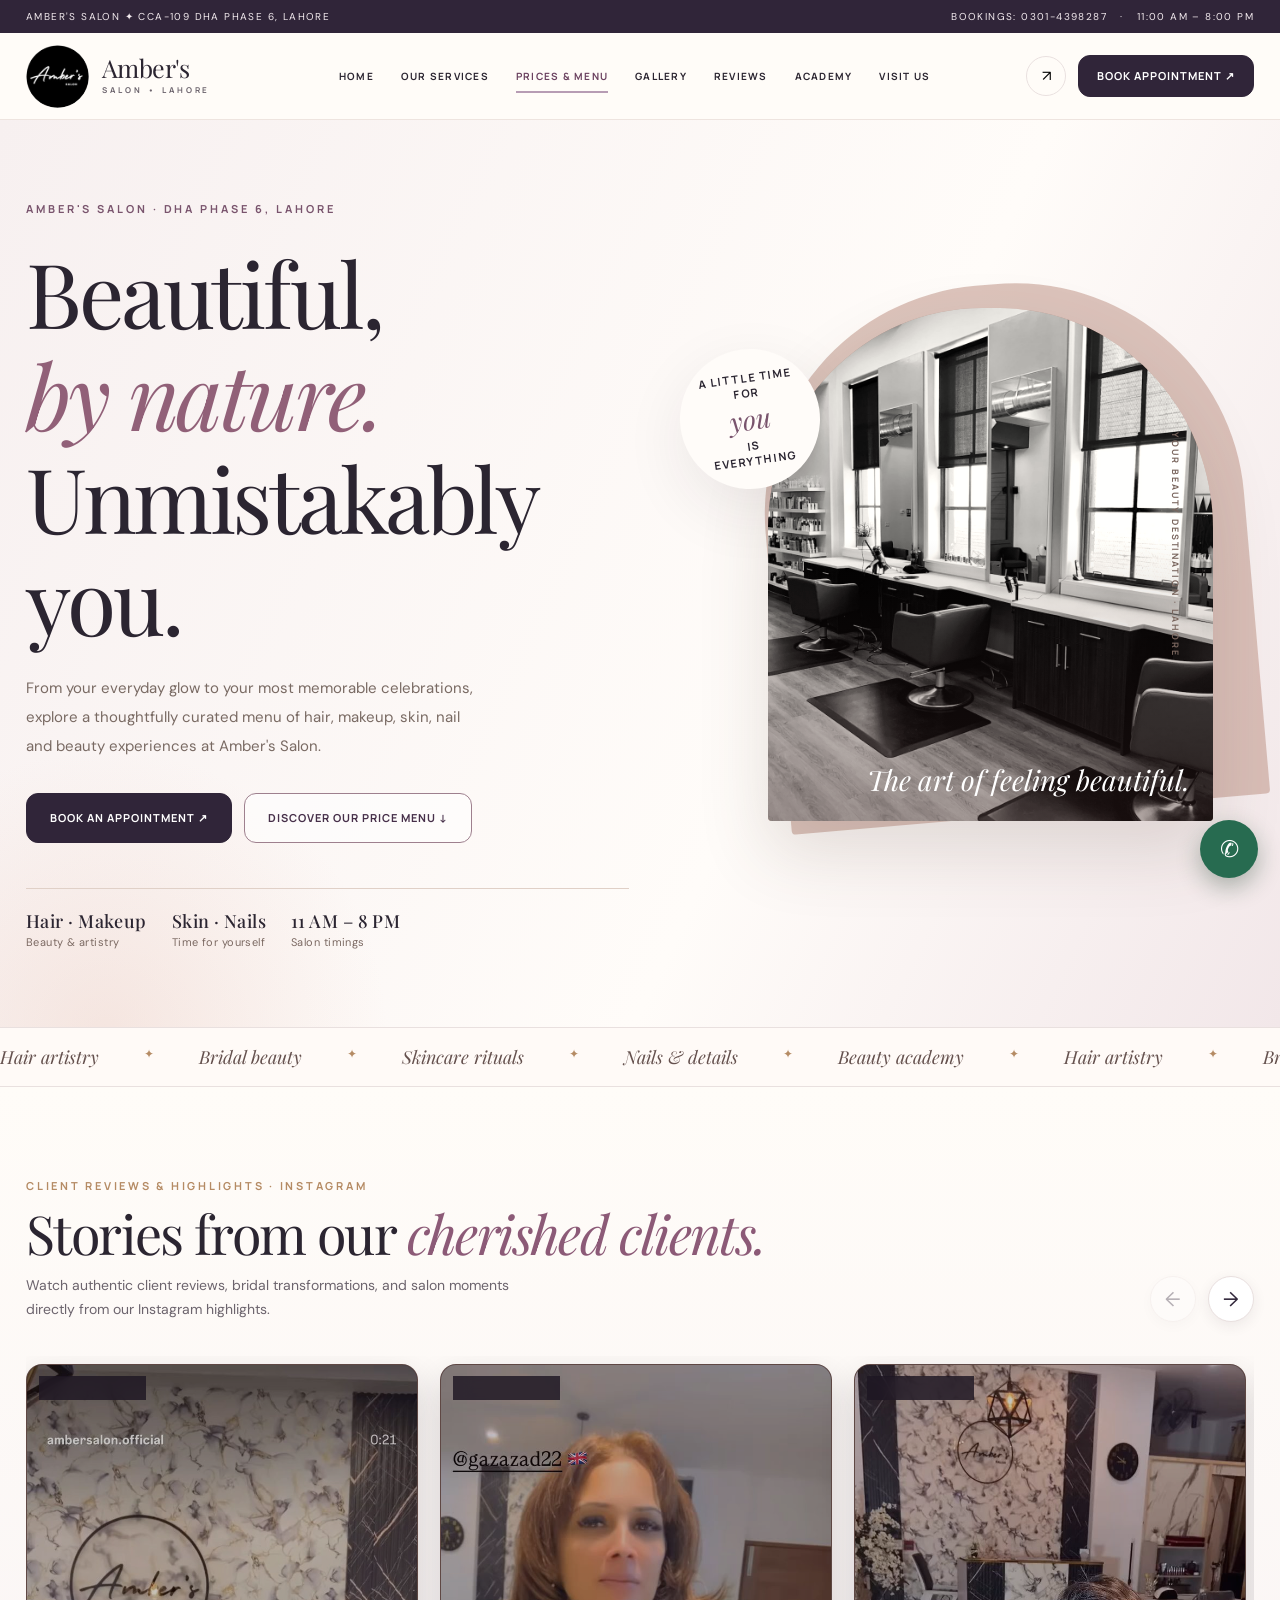
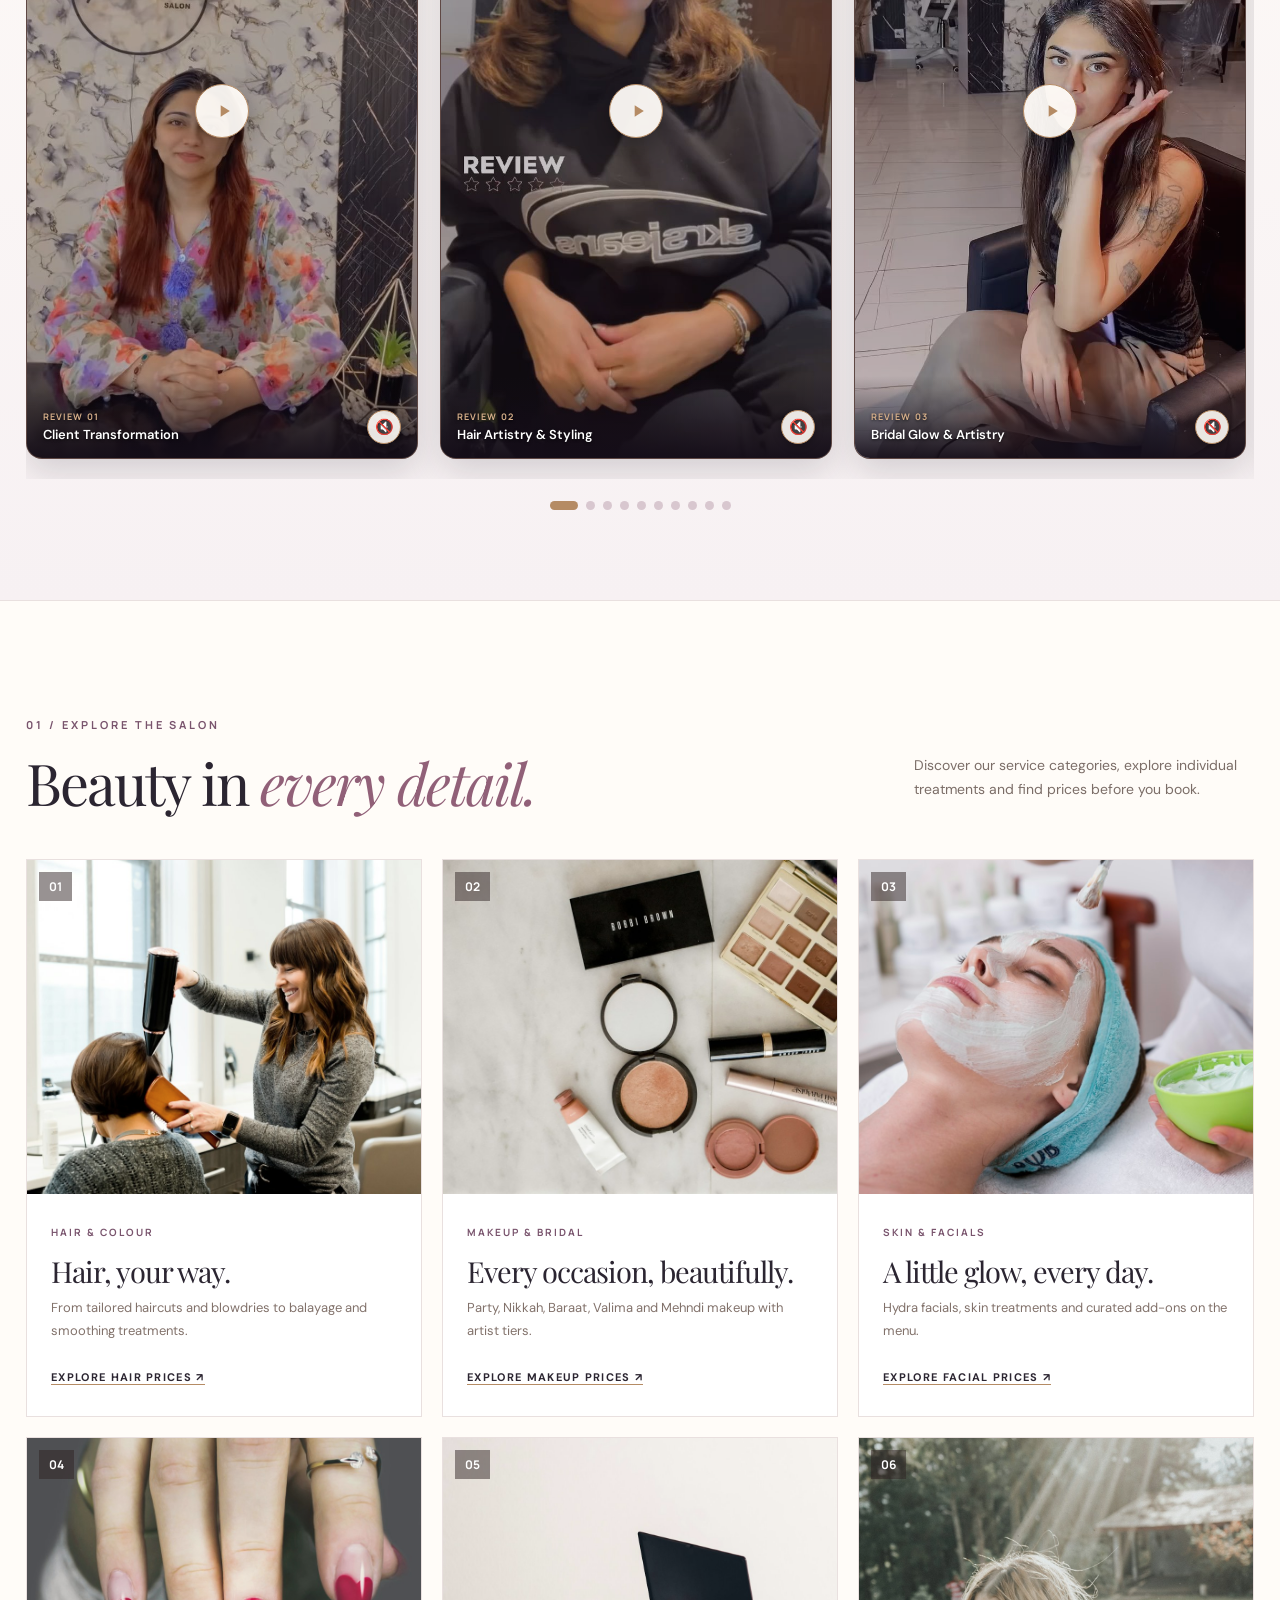
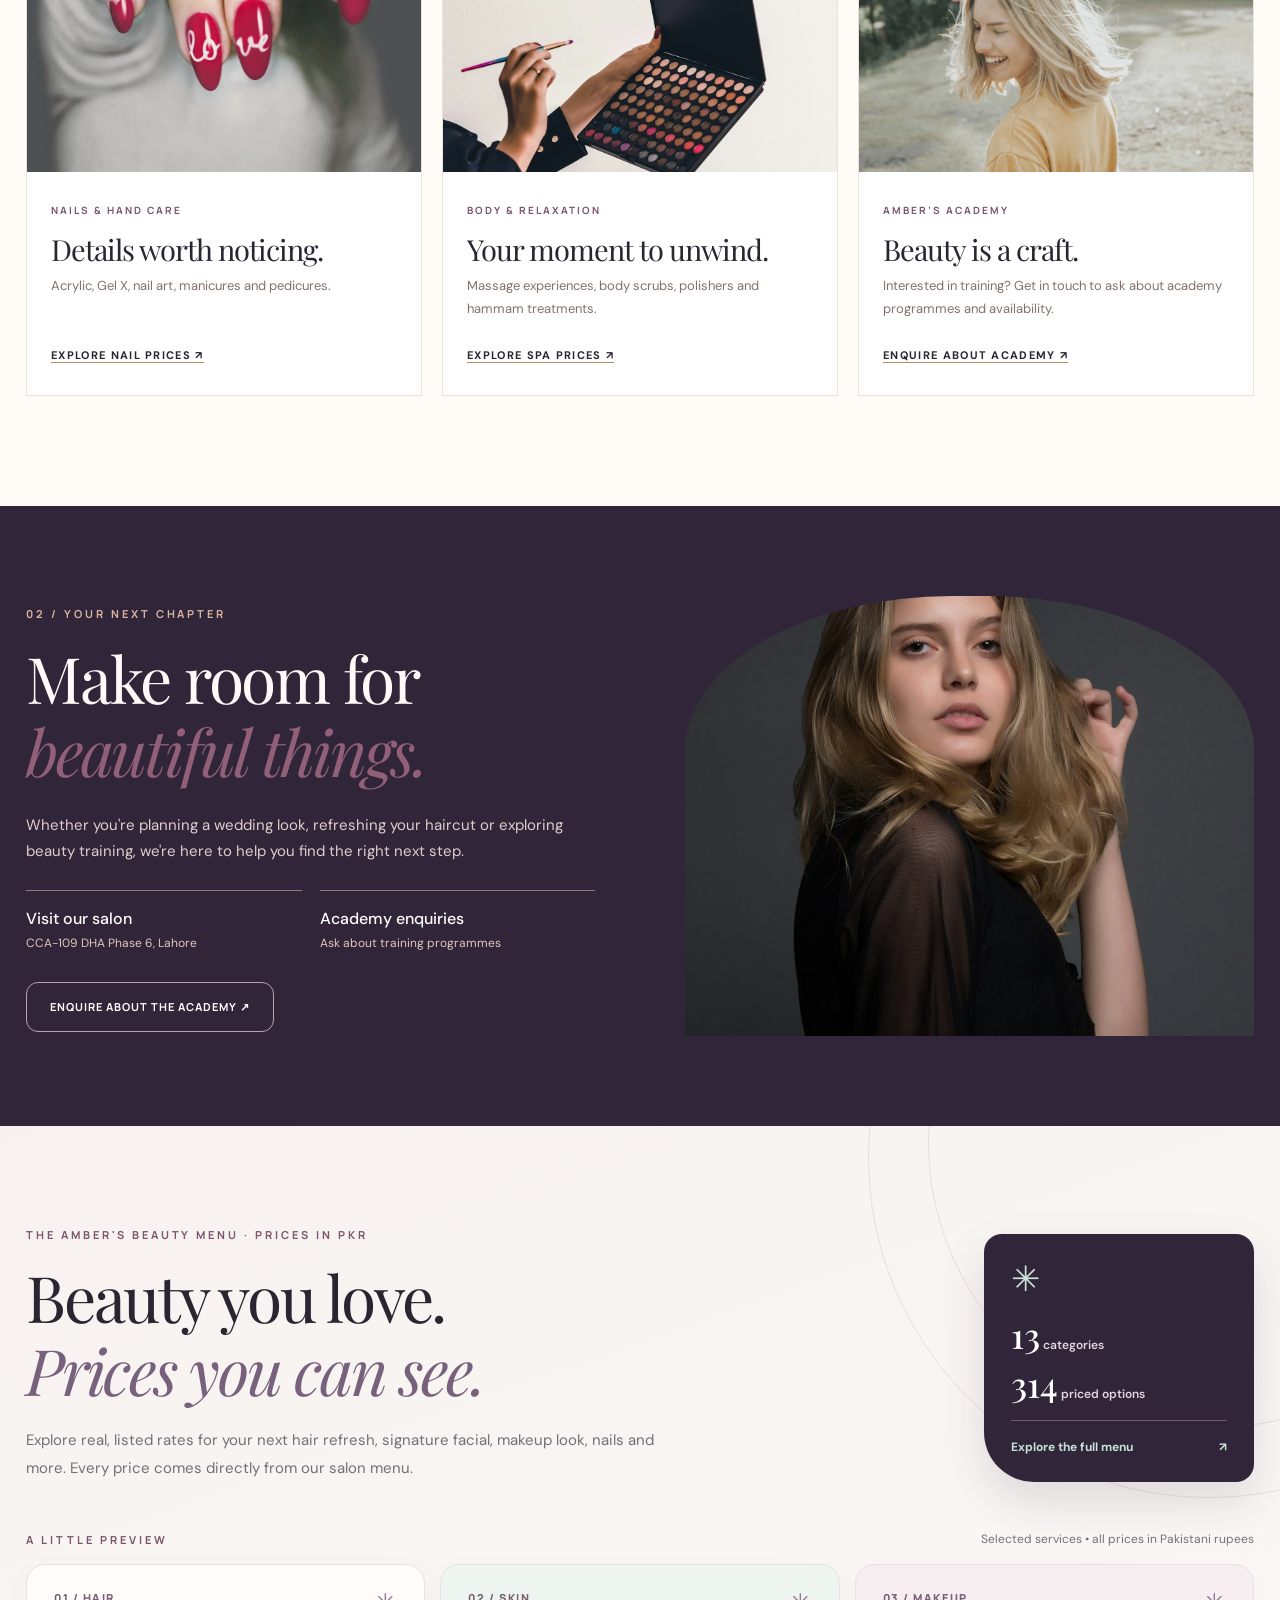
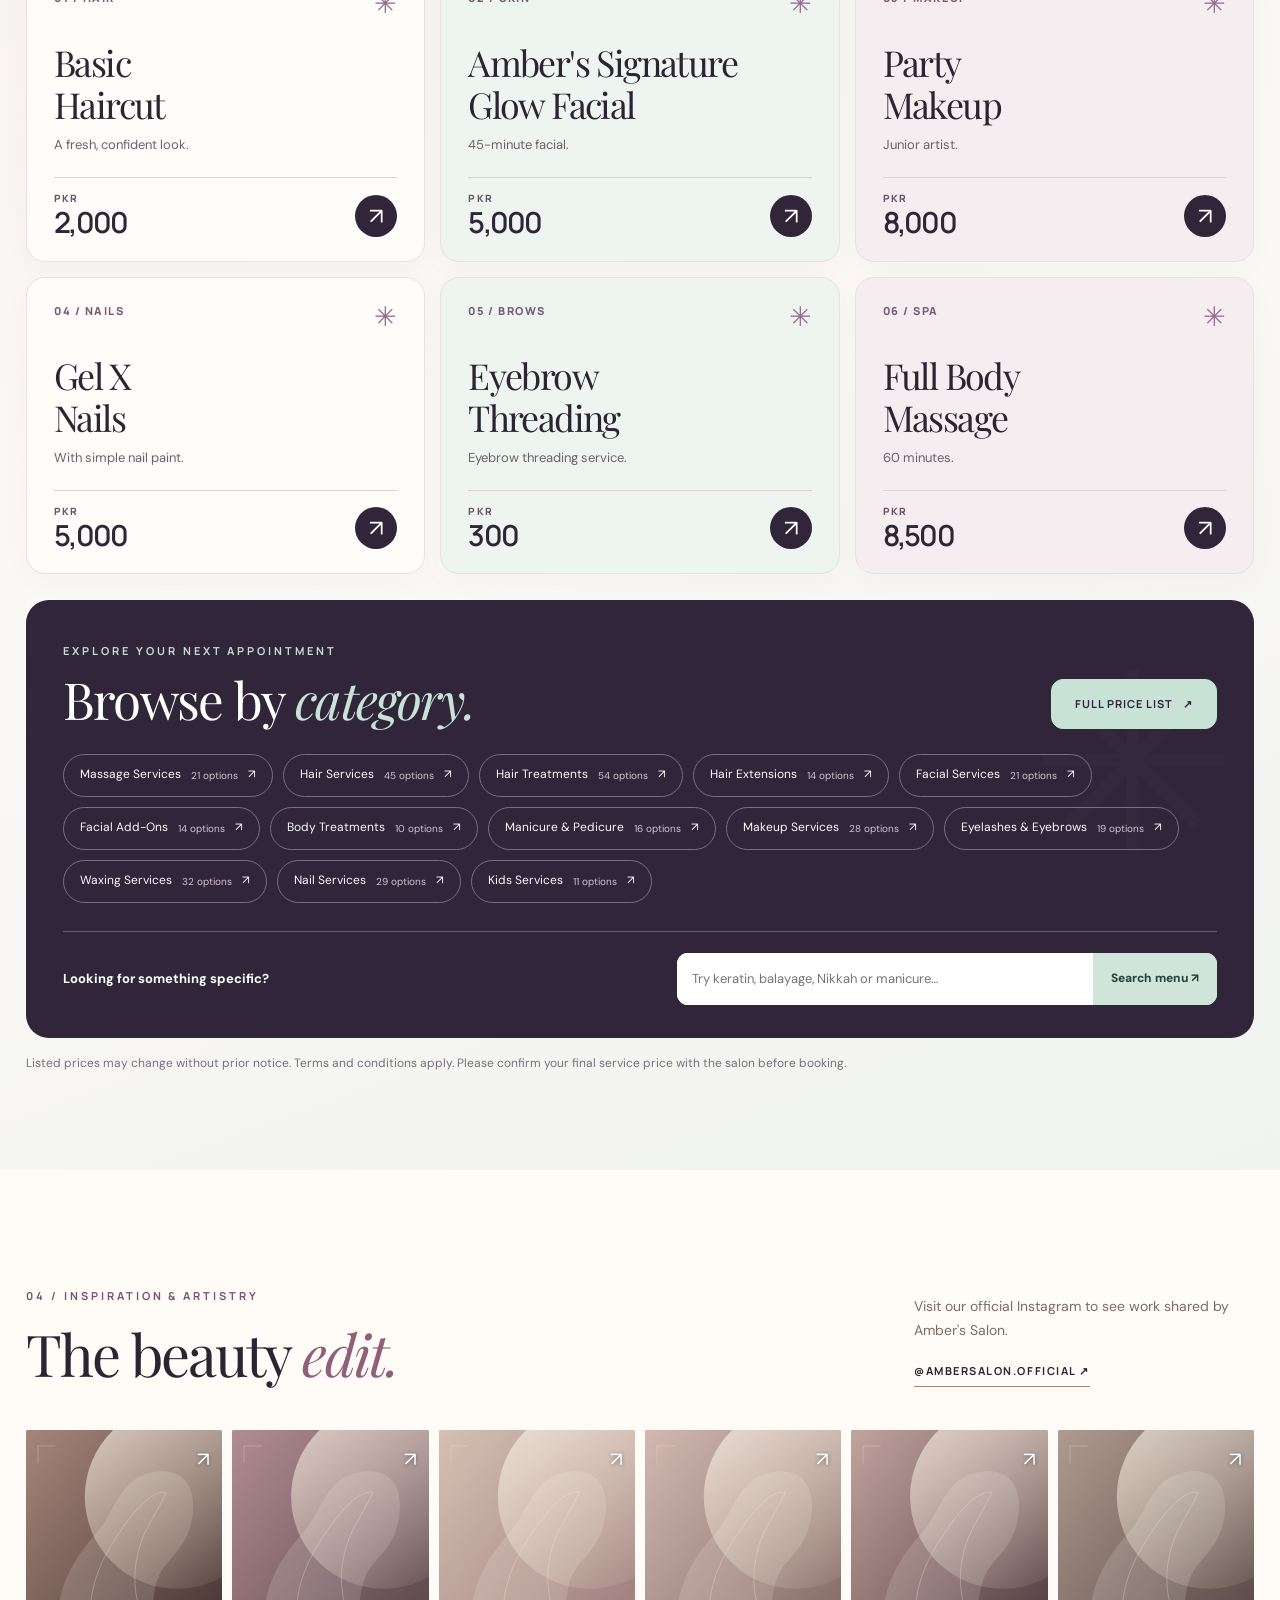
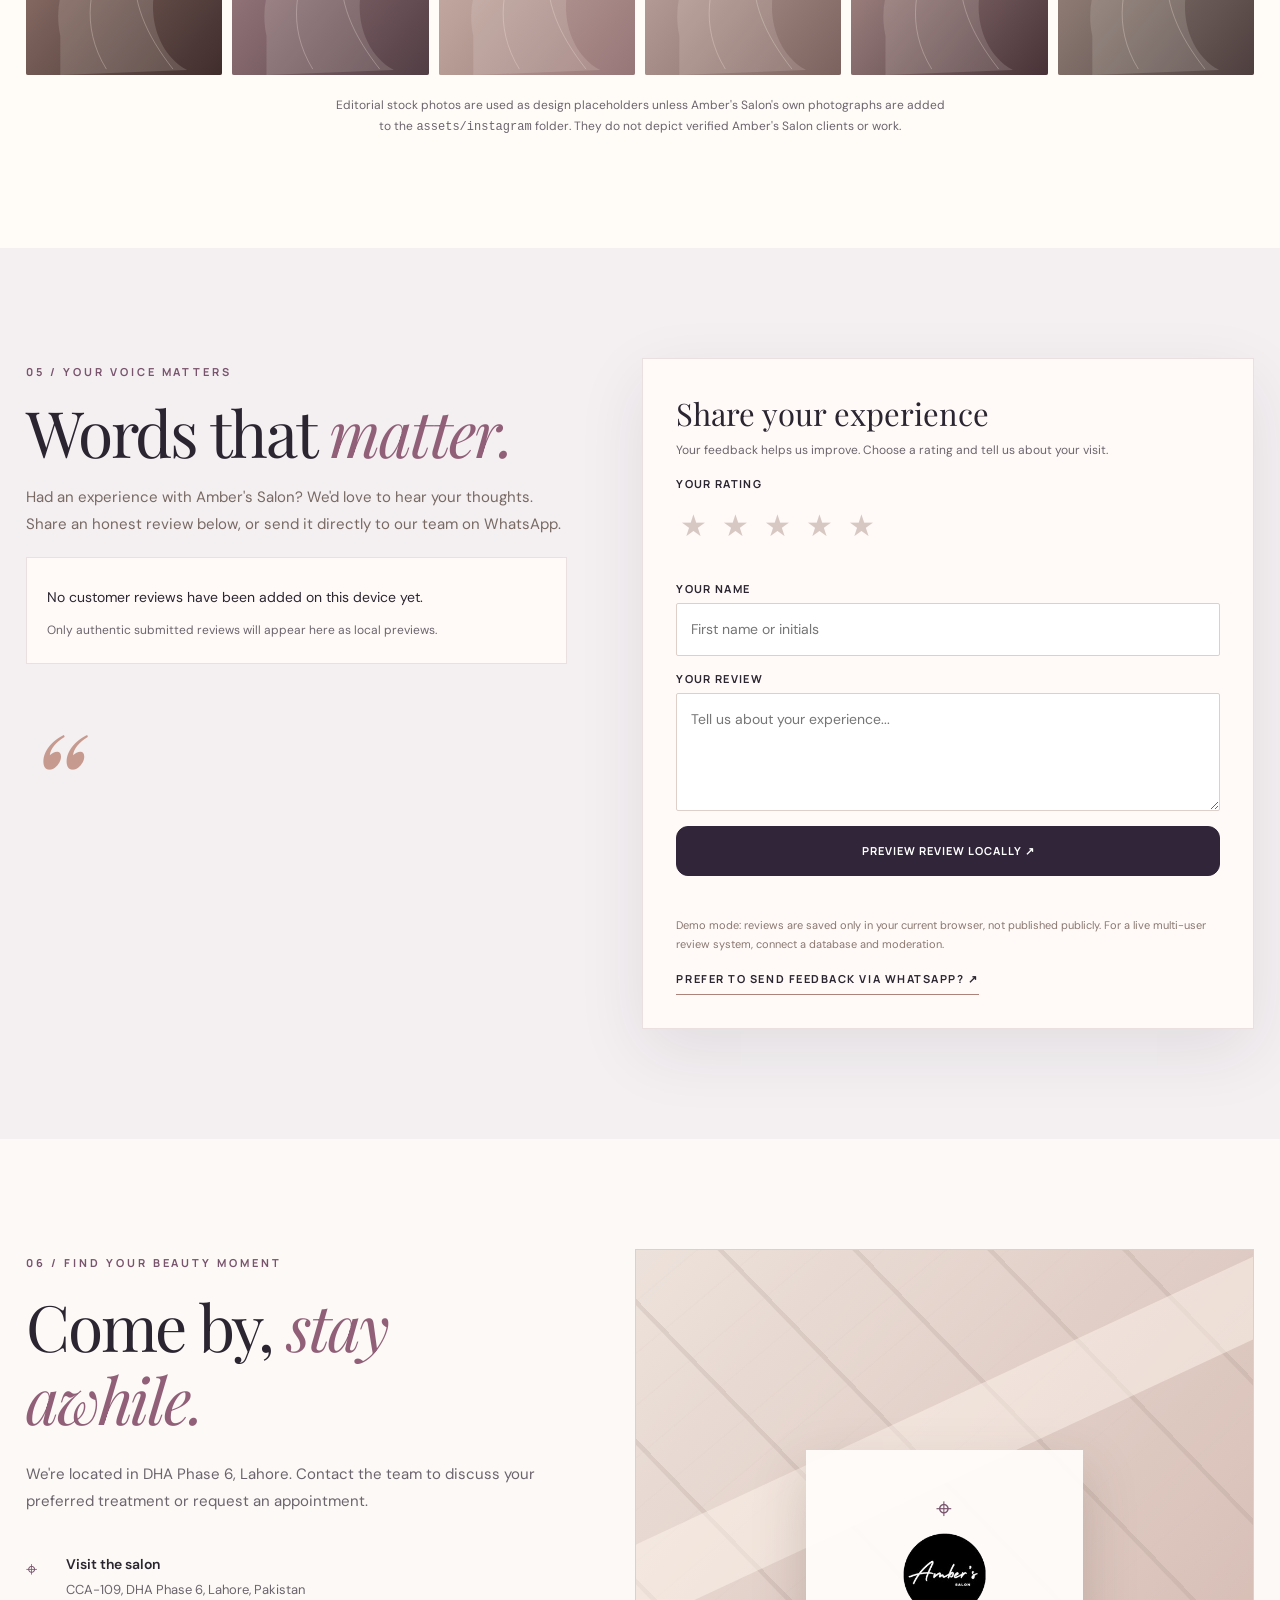
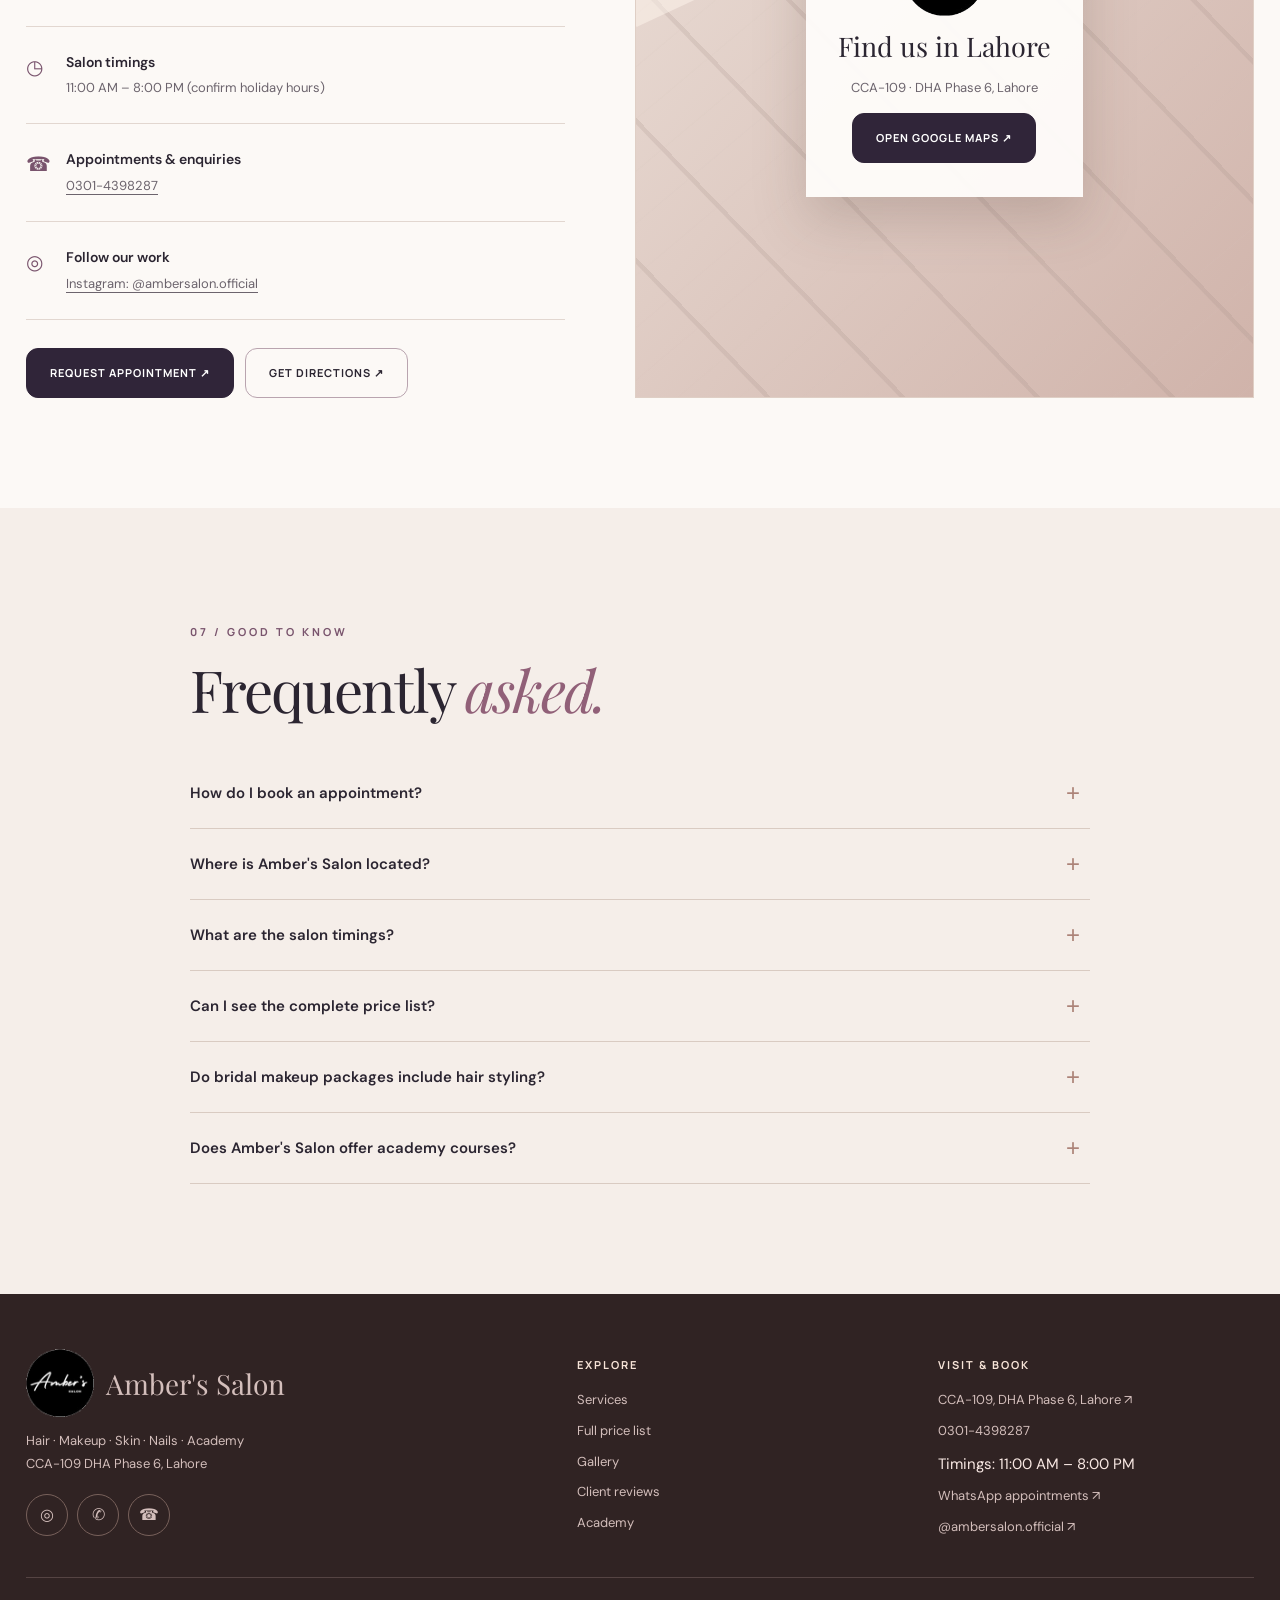
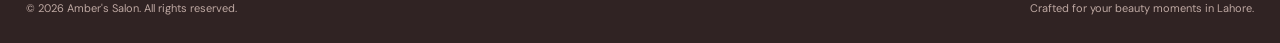
==== commit c78d3d87: "Revert "Implement bolder hero typography, arch video, below-hero live search, multi-channel booking " ====
--- a/index.html
+++ b/index.html
@@ -193,8 +193,8 @@
   <link rel="dns-prefetch" href="https://www.facebook.com" />
   <link rel="preload" as="image" href="assets/stock/hero.jpg" fetchpriority="high" />
 
-  <!-- Google Fonts (Optimized parallel loading with full luxury weights) -->
-  <link href="https://fonts.googleapis.com/css2?family=DM+Sans:wght@400;500;600;700&family=Manrope:wght@400;500;600;700;800&family=Playfair+Display:ital,wght@0,400;0,500;0,600;0,700;0,800;0,900;1,400;1,500;1,600;1,700;1,800;1,900&display=swap" rel="stylesheet" />
+  <!-- Google Fonts (Optimized parallel loading) -->
+  <link href="https://fonts.googleapis.com/css2?family=DM+Sans:wght@400;500;600;700&family=Manrope:wght@400;500;600;700;800&family=Playfair+Display:ital,wght@0,400;0,500;0,600;1,400;1,500&display=swap" rel="stylesheet" />
 
   <!-- Stylesheets -->
   <link href="assets/styles.css" rel="stylesheet" />
@@ -236,52 +236,11 @@
         </div>
         <div class="hero-stage">
           <div class="arch-back"></div>
-          <div class="arch-photo">
-            <video class="hero-arch-video" id="heroArchVideo" autoplay muted loop playsinline preload="metadata" poster="assets/stock/hero.jpg">
-              <source src="assets/videos/hero.mp4" type="video/mp4" />
-              <source src="assets/videos/hero.webm" type="video/webm" />
-              <img alt="Hero beauty illustration or licensed editorial stock photograph" class="hero-arch-fallback"
-                data-photo="hero" decoding="async" loading="eager" src="assets/stock/hero.jpg" />
-            </video>
-          </div>
+          <div class="arch-photo"><img alt="Hero beauty illustration or licensed editorial stock photograph" class=""
+              data-photo="hero" decoding="async" loading="eager" src="assets/stock/hero.jpg" /></div>
           <div class="roundstamp">A LITTLE TIME FOR <strong>you</strong> IS EVERYTHING</div>
           <div class="stagecaption">The art of feeling beautiful.</div><span class="marginal">YOUR BEAUTY DESTINATION ·
             LAHORE</span>
-        </div>
-      </div>
-    </section>
-    <!-- Below-Hero Luxury Live Search Strip -->
-    <section class="hero-search-section" id="heroSearchSection" aria-label="Quick Service and Price Search">
-      <div class="container">
-        <div class="hero-search-card">
-          <div class="hero-search-input-shell">
-            <span class="hero-search-icon" aria-hidden="true">⌕</span>
-            <input
-              type="search"
-              id="heroSearchInput"
-              class="hero-search-input"
-              placeholder="Search services, treatments or prices… e.g. Hydra facial, Balayage, Bridal makeup"
-              autocomplete="off"
-              spellcheck="false"
-              aria-expanded="false"
-              aria-haspopup="listbox"
-              aria-controls="heroSearchResults"
-              aria-label="Search services, treatments or prices"
-            />
-            <button type="button" id="heroSearchClear" class="hero-search-clear" aria-label="Clear search" hidden>×</button>
-            <a href="/prices" class="hero-search-browse-btn" id="heroSearchBrowseAll">Search Menu ↗</a>
-          </div>
-          <!-- Live results dropdown -->
-          <div class="hero-search-results" id="heroSearchResults" role="listbox" hidden></div>
-          <div class="hero-search-quick-tags">
-            <span class="quick-label">Popular:</span>
-            <button type="button" class="quick-tag" data-tag="Hydra Facial">Hydra Facial</button>
-            <button type="button" class="quick-tag" data-tag="Balayage">Balayage</button>
-            <button type="button" class="quick-tag" data-tag="Bridal Makeup">Bridal Makeup</button>
-            <button type="button" class="quick-tag" data-tag="Gel Nails">Gel Nails</button>
-            <button type="button" class="quick-tag" data-tag="Signature Glow">Signature Glow</button>
-            <button type="button" class="quick-tag" data-tag="Hair Cut">Hair Cut</button>
-          </div>
         </div>
       </div>
     </section>
@@ -846,7 +805,8 @@
         <h2 class="serif">Frequently <em>asked.</em></h2>
         <details class="faqitem">
           <summary>How do I book an appointment?</summary>
-          <p>Click "Book appointment" to select your preferred treatment, date, and time. You will receive an instant email and WhatsApp booking summary, and our salon team in DHA Phase 6, Lahore will confirm your slot. You can also contact us directly on WhatsApp at 0301-4398287.</p>
+          <p>Use the Book Appointment button or call 0301-4398287. The online form opens WhatsApp with your requested
+            date, time and service. The team confirms availability.</p>
         </details>
         <details class="faqitem">
           <summary>Where is Amber's Salon located?</summary>
@@ -906,148 +866,45 @@
       <div class="bottom"><span>© <span id="year"></span> Amber's Salon. All rights reserved.</span><span>Crafted for
           your beauty moments in Lahore.</span></div>
     </div>
-  </footer><a aria-label="Message Amber's Salon on WhatsApp" class="floatwa" href="https://wa.me/923014398287?text=Hi%20Amber%27s%20Salon%2C%20I%27d%20like%20to%20book%20an%20appointment."
-    rel="noopener noreferrer" target="_blank" title="Book on WhatsApp"><span class="floatwa-tooltip">Book on WhatsApp</span><span class="floatwa-icon" aria-hidden="true">✆</span></a>
+  </footer><a aria-label="Message Amber's Salon on WhatsApp" class="floatwa" href="https://wa.me/923014398287"
+    rel="noopener noreferrer" target="_blank" title="Book on WhatsApp">✆</a>
   <div aria-labelledby="bookingTitle" aria-modal="true" class="modal" hidden="" id="bookingModal" role="dialog">
     <div class="modal-content"><button aria-label="Close appointment form" class="modal-close" id="closeModal"
-        type="button">×</button>
-      
-      <!-- Primary Booking Form Container -->
-      <div id="bookingFormContainer">
-        <span class="eyebrow">Your beauty appointment</span>
-        <h2 id="bookingTitle">Book a visit</h2>
-        <p>Reserve your tailored beauty experience. You'll receive instant confirmations via Email &amp; WhatsApp.</p>
-        
-        <form id="bookingForm" novalidate>
-          <!-- Honeypot anti-spam field (hidden from genuine users) -->
-          <div style="position:absolute;left:-9999px;opacity:0;pointer-events:none;" aria-hidden="true">
-            <input type="text" name="website_url_hp" id="bWebsiteHp" tabindex="-1" autocomplete="off" />
-          </div>
-
-          <!-- Service Category & Specific Service (Dynamic from price data) -->
-          <div class="field">
-            <label for="bCategory">Service category <span class="req">*</span></label>
-            <select class="select" id="bCategory" name="category" required>
-              <option value="">Select category…</option>
-            </select>
-          </div>
-
-          <div class="field">
-            <label for="bService">Specific service <span class="req">*</span></label>
-            <select class="select" id="bService" name="service" required>
-              <option value="">Choose service &amp; price…</option>
-            </select>
-          </div>
-
-          <!-- Full Name -->
-          <div class="field">
-            <label for="bName">Full name <span class="req">*</span></label>
-            <input class="input" id="bName" maxlength="100" name="name" placeholder="e.g. Ayesha Khan" required autocomplete="name" />
-          </div>
-
-          <!-- Phone (Pakistan format) & Email side-by-side -->
-          <div class="modal-grid-2">
-            <div class="field">
-              <label for="bPhone">Phone / WhatsApp <span class="req">*</span></label>
-              <input class="input" id="bPhone" name="phone" type="tel" placeholder="03XX-XXXXXXX" required autocomplete="tel" />
-              <small class="field-hint">Pakistan mobile (e.g. 0301-4398287)</small>
-            </div>
-            <div class="field">
-              <label for="bEmail">Email address <span class="req">*</span></label>
-              <input class="input" id="bEmail" name="email" type="email" placeholder="name@example.com" required autocomplete="email" />
-              <small class="field-hint">Booking receipt will be sent here</small>
-            </div>
-          </div>
-
-          <!-- Preferred Date, Time & Number of People -->
-          <div class="modal-grid-3">
-            <div class="field">
-              <label for="bDate">Preferred date <span class="req">*</span></label>
-              <input class="input" id="bDate" name="date" required type="date" />
-            </div>
-            <div class="field">
-              <label for="bTime">Preferred time <span class="req">*</span></label>
-              <select class="select" id="bTime" name="time" required>
-                <option value="">Select time</option>
-                <option value="11:00 AM">11:00 AM</option>
-                <option value="12:00 PM">12:00 PM</option>
-                <option value="1:00 PM">1:00 PM</option>
-                <option value="2:00 PM">2:00 PM</option>
-                <option value="3:00 PM">3:00 PM</option>
-                <option value="4:00 PM">4:00 PM</option>
-                <option value="5:00 PM">5:00 PM</option>
-                <option value="6:00 PM">6:00 PM</option>
-                <option value="7:00 PM">7:00 PM</option>
-              </select>
-            </div>
-            <div class="field">
-              <label for="bGuests">Guests</label>
-              <select class="select" id="bGuests" name="guests">
-                <option value="1">1 Person</option>
-                <option value="2">2 People</option>
-                <option value="3">3 People</option>
-                <option value="4+">4+ Group / Bridal</option>
-              </select>
-            </div>
-          </div>
-
-          <!-- Special requests / notes -->
-          <div class="field">
-            <label for="bNote">Special requests / notes (optional)</label>
-            <textarea class="textarea" id="bNote" name="notes" maxlength="350" placeholder="Treatment preferences, allergies, or questions…"></textarea>
-          </div>
-
-          <!-- Consent Checkbox -->
-          <div class="field-checkbox">
-            <label class="checkbox-label" for="bConsent">
-              <input type="checkbox" id="bConsent" name="consent" required checked />
-              <span>I agree to receive booking updates on WhatsApp and email.</span>
-            </label>
-          </div>
-
-          <!-- Inline error alert -->
-          <div class="booking-alert" id="bookingAlert" role="alert" hidden></div>
-
-          <!-- Submit Button with loading state -->
-          <button class="btn dark booking-submit-btn" id="bSubmitBtn" type="submit">
-            <span class="btn-text">Confirm &amp; Request Appointment ↗</span>
-            <span class="btn-spinner" hidden aria-hidden="true"><span class="spinner-dot"></span> Processing booking…</span>
-          </button>
-
-          <!-- Secondary direct WhatsApp option -->
-          <div class="modal-secondary-opt">
-            <a class="linkline secondary-wa-link" href="https://wa.me/923014398287?text=Hi%20Amber%27s%20Salon%2C%20I%27d%20like%20to%20book%20an%20appointment." rel="noopener noreferrer" target="_blank" id="modalDirectWaLink">Prefer WhatsApp? Book directly on WhatsApp ↗</a>
-          </div>
-
-          <p class="micro">No payment takes place on this website. Final availability and appointment slots are confirmed directly by the salon team.</p>
-        </form>
-      </div>
-
-      <!-- Success State Container (Revealed after successful booking) -->
-      <div id="bookingSuccessContainer" class="booking-success-view" hidden>
-        <div class="success-icon-badge">✓</div>
-        <span class="eyebrow">Booking request received</span>
-        <h2 class="serif">Thank you, <span id="successName"></span>!</h2>
-        <p class="success-lead">Your appointment request has been recorded. We've sent a detailed confirmation to <strong id="successEmail"></strong> and notified our salon concierge.</p>
-        
-        <div class="success-summary-box">
-          <div class="summary-line"><span>Service:</span><strong id="successService">—</strong></div>
-          <div class="summary-line"><span>Date &amp; Time:</span><strong id="successDateTime">—</strong></div>
-          <div class="summary-line"><span>Salon Location:</span><span>CCA-109, DHA Phase 6, Lahore</span></div>
-          <div class="summary-line"><span>Salon Contact:</span><a href="tel:+923014398287">0301-4398287</a></div>
-        </div>
-
-        <div class="success-actions">
-          <a class="btn dark" id="successWaBtn" href="https://wa.me/923014398287" target="_blank" rel="noopener noreferrer">Open WhatsApp Summary ↗</a>
-          <button type="button" class="btn outline" id="successCloseBtn">Done</button>
-        </div>
-      </div>
+        type="button">×</button><span class="eyebrow">Your beauty appointment</span>
+      <h2 id="bookingTitle">Book a visit</h2>
+      <p>Complete the details below to open a pre-filled appointment request in WhatsApp. Booking is confirmed only by
+        the salon.</p>
+      <form id="bookingForm">
+        <div class="field"><label for="bService">Service</label><input class="input" id="bService" maxlength="150"
+            name="service" required="" /></div>
+        <div class="field"><label for="bName">Name</label><input class="input" id="bName" maxlength="100" name="name"
+            placeholder="Your name" required="" /></div>
+        <div style="display:grid;grid-template-columns:1fr 1fr;gap:12px">
+          <div class="field"><label for="bDate">Preferred date</label><input class="input" id="bDate" name="date"
+              required="" type="date" /></div>
+          <div class="field"><label for="bTime">Preferred time</label><select class="select" id="bTime" name="time"
+              required="">
+              <option value="">Select time</option>
+              <option>11:00 AM</option>
+              <option>12:00 PM</option>
+              <option>1:00 PM</option>
+              <option>2:00 PM</option>
+              <option>3:00 PM</option>
+              <option>4:00 PM</option>
+              <option>5:00 PM</option>
+              <option>6:00 PM</option>
+              <option>7:00 PM</option>
+            </select></div>
+        </div>
+        <div class="field"><label for="bNote">Notes (optional)</label><textarea class="textarea" id="bNote"
+            maxlength="350" placeholder="Any treatment preferences or questions..."></textarea></div><button
+          class="btn dark" type="submit">Continue to WhatsApp ↗</button>
+        <p class="micro">No payment or booking confirmation takes place on this website.</p>
+      </form>
     </div>
   </div>
   <div class="share-note" hidden="" id="shareToast" role="status"></div>
-  <script defer="" src="assets/prices-data.js"></script>
   <script defer="" src="assets/site.js"></script>
-  <script defer="" src="assets/hero-search.js"></script>
   <script defer="" src="assets/video-carousel.js"></script>
 </body>
 
--- a/assets/refined.css
+++ b/assets/refined.css
@@ -265,704 +265,3 @@
   .category-filter-list{width:100%;max-width:100%;min-width:0;overflow-x:auto;overscroll-behavior-x:contain}
   .catalog-tools,.catalog-topline,.catalog-tools .bar,.catalog-search-wrap,#catalog{min-width:0;max-width:100%}
 }
-
-
-/* ==========================================================================
-   TASK 1 — Bolder Hero Typography & Mobile Optimization
-   ========================================================================== */
-.hero h1.serif {
-  font-family: 'Playfair Display', Georgia, serif;
-  font-weight: 800;
-  font-size: clamp(44px, 6.8vw, 102px);
-  line-height: 1.08;
-  letter-spacing: -0.035em;
-  color: var(--ink);
-  margin: 18px 0 24px;
-  max-width: 680px;
-  overflow-wrap: break-word;
-  word-break: normal;
-}
-
-.hero h1.serif em {
-  font-style: italic;
-  font-weight: 700;
-  color: #8c5874;
-}
-
-.hero p {
-  font-family: 'DM Sans', sans-serif;
-  font-weight: 500;
-  font-size: clamp(14.5px, 1.2vw, 16px);
-  line-height: 1.85;
-  color: #4b3e48;
-  max-width: 490px;
-}
-
-@media (max-width: 760px) {
-  .hero h1.serif {
-    font-size: clamp(42px, 11.5vw, 70px);
-    line-height: 1.1;
-    margin: 16px 0 18px;
-  }
-  .hero p {
-    font-size: 14.5px;
-    line-height: 1.75;
-  }
-}
-
-@media (max-width: 430px) {
-  .hero h1.serif {
-    font-size: clamp(38px, 10.5vw, 52px);
-    line-height: 1.12;
-  }
-}
-
-/* ==========================================================================
-   TASK 2 — Hero Arch Video with Graceful Fallback
-   ========================================================================== */
-.hero-arch-video {
-  width: 100%;
-  height: 100%;
-  object-fit: cover;
-  display: block;
-  filter: saturate(0.72) sepia(0.06);
-  transition: transform 0.8s ease;
-  pointer-events: none;
-}
-
-.arch-photo:hover .hero-arch-video {
-  transform: scale(1.05);
-}
-
-.hero-arch-video.video-fallback {
-  display: none;
-}
-
-.hero-arch-fallback {
-  width: 100%;
-  height: 100%;
-  object-fit: cover;
-}
-
-@media (prefers-reduced-motion: reduce) {
-  .hero-arch-video {
-    display: none !important;
-  }
-  .hero-arch-fallback {
-    display: block !important;
-  }
-}
-
-/* ==========================================================================
-   TASK 3 — Below-Hero Live Service & Price Search Bar
-   ========================================================================== */
-.hero-search-section {
-  padding: 30px 0 34px;
-  background: linear-gradient(180deg, #f7f0f0 0%, #fffcf9 100%);
-  position: relative;
-  z-index: 25;
-}
-
-.hero-search-card {
-  max-width: 820px;
-  margin-inline: auto;
-  position: relative;
-}
-
-.hero-search-input-shell {
-  display: flex;
-  align-items: center;
-  background: #ffffff;
-  border: 1.5px solid #dfd1d9;
-  border-radius: 50px;
-  padding: 7px 10px 7px 22px;
-  box-shadow: 0 12px 32px rgba(48, 37, 57, 0.08);
-  transition: border-color 0.25s ease, box-shadow 0.25s ease;
-  position: relative;
-}
-
-.hero-search-input-shell:focus-within {
-  border-color: #8c5874;
-  box-shadow: 0 14px 40px rgba(48, 37, 57, 0.14), 0 0 0 3.5px rgba(140, 88, 116, 0.18);
-}
-
-.hero-search-icon {
-  font-size: 21px;
-  color: #79546d;
-  margin-right: 12px;
-  flex-shrink: 0;
-  line-height: 1;
-}
-
-.hero-search-input {
-  flex: 1;
-  border: none;
-  background: transparent;
-  font-family: 'DM Sans', sans-serif;
-  font-size: 15px;
-  color: var(--ink);
-  outline: none;
-  min-width: 0;
-  padding: 6px 0;
-}
-
-.hero-search-input::placeholder {
-  color: #8c828d;
-  font-size: 14px;
-}
-
-.hero-search-clear {
-  border: none;
-  background: #ede3e8;
-  color: #6c5264;
-  width: 28px;
-  height: 28px;
-  border-radius: 50%;
-  font-size: 17px;
-  display: grid;
-  place-items: center;
-  cursor: pointer;
-  margin-right: 10px;
-  line-height: 1;
-  transition: background 0.2s ease, transform 0.2s ease;
-}
-
-.hero-search-clear:hover {
-  background: #d8c3cf;
-  transform: scale(1.08);
-}
-
-.hero-search-browse-btn {
-  background: var(--plum);
-  color: #ffffff;
-  padding: 11px 20px;
-  border-radius: 30px;
-  font: 700 12px/1 'Manrope', sans-serif;
-  letter-spacing: 0.05em;
-  text-decoration: none;
-  white-space: nowrap;
-  transition: background 0.2s ease, transform 0.2s ease;
-}
-
-.hero-search-browse-btn:hover {
-  background: #4d3753;
-  transform: translateY(-1px);
-}
-
-/* Quick tags below search bar */
-.hero-search-quick-tags {
-  display: flex;
-  align-items: center;
-  gap: 8px;
-  flex-wrap: wrap;
-  margin-top: 14px;
-  padding-left: 14px;
-}
-
-.hero-search-quick-tags .quick-label {
-  font: 700 11px/1 'Manrope', sans-serif;
-  letter-spacing: 0.06em;
-  text-transform: uppercase;
-  color: #857582;
-  margin-right: 4px;
-}
-
-.quick-tag {
-  background: #ffffff;
-  border: 1px solid #e2d6dd;
-  border-radius: 20px;
-  padding: 6px 13px;
-  font: 500 12px 'DM Sans', sans-serif;
-  color: #5d4a5b;
-  cursor: pointer;
-  transition: all 0.2s ease;
-}
-
-.quick-tag:hover {
-  background: #f7eef3;
-  border-color: #8c5874;
-  color: #8c5874;
-  transform: translateY(-1px);
-}
-
-/* Search Results Dropdown */
-.hero-search-results {
-  position: absolute;
-  top: calc(100% - 32px);
-  left: 0;
-  right: 0;
-  background: #ffffff;
-  border: 1.5px solid #ded0d8;
-  border-radius: 20px;
-  box-shadow: 0 24px 60px rgba(43, 35, 48, 0.2);
-  z-index: 50;
-  max-height: 440px;
-  overflow-y: auto;
-  overscroll-behavior: contain;
-  padding: 12px;
-}
-
-.hero-search-list-head {
-  display: flex;
-  justify-content: space-between;
-  align-items: center;
-  padding: 8px 12px 10px;
-  border-bottom: 1px solid #f0e6eb;
-  font: 700 11px/1.2 'Manrope', sans-serif;
-  letter-spacing: 0.05em;
-  color: #8a7b87;
-  text-transform: uppercase;
-}
-
-.hero-search-list-head .view-all-link {
-  color: #8c5874;
-  text-decoration: none;
-}
-
-.hero-search-list-head .view-all-link:hover {
-  text-decoration: underline;
-}
-
-.hero-search-item {
-  display: flex;
-  align-items: center;
-  justify-content: space-between;
-  padding: 13px 15px;
-  border-radius: 12px;
-  text-decoration: none;
-  color: inherit;
-  transition: background 0.18s ease;
-  border-bottom: 1px solid #f7eff3;
-}
-
-.hero-search-item:last-child {
-  border-bottom: none;
-}
-
-.hero-search-item:hover,
-.hero-search-item.is-focused {
-  background: #f8eff4;
-}
-
-.item-meta {
-  flex: 1;
-  min-width: 0;
-  padding-right: 16px;
-}
-
-.item-category {
-  display: inline-block;
-  font: 700 10px/1 'Manrope', sans-serif;
-  letter-spacing: 0.12em;
-  text-transform: uppercase;
-  color: #8c5874;
-  margin-bottom: 4px;
-}
-
-.item-title {
-  font: 600 14.5px/1.35 'DM Sans', sans-serif;
-  color: var(--ink);
-  margin: 0;
-}
-
-.hero-search-mark {
-  background: #f5dfec;
-  color: #5c2c48;
-  padding: 1px 4px;
-  border-radius: 4px;
-  font-weight: 700;
-}
-
-.item-note {
-  font-size: 12px;
-  color: #7d737e;
-  margin: 3px 0 0;
-}
-
-.item-price-col {
-  display: flex;
-  align-items: center;
-  gap: 12px;
-  flex-shrink: 0;
-}
-
-.item-price {
-  font-family: 'Manrope', sans-serif;
-  font-size: 13px;
-  color: #302539;
-  text-align: right;
-}
-
-.item-price small {
-  display: block;
-  font-size: 9px;
-  letter-spacing: 0.1em;
-  font-weight: 800;
-  color: #8a6c81;
-}
-
-.item-price strong {
-  font-size: 18px;
-  font-weight: 700;
-  letter-spacing: -0.02em;
-}
-
-.item-arrow {
-  width: 32px;
-  height: 32px;
-  border-radius: 50%;
-  background: #f0e6ed;
-  color: #4a3447;
-  display: grid;
-  place-items: center;
-  font-size: 15px;
-  transition: transform 0.2s ease, background 0.2s ease;
-}
-
-.hero-search-item:hover .item-arrow,
-.hero-search-item.is-focused .item-arrow {
-  background: #8c5874;
-  color: #ffffff;
-  transform: translateX(2px) translateY(-2px);
-}
-
-/* Empty Search State */
-.hero-search-empty {
-  padding: 32px 20px;
-  text-align: center;
-}
-
-.empty-icon {
-  font-size: 32px;
-  color: #8c5874;
-  display: block;
-  margin-bottom: 10px;
-}
-
-.empty-text h4 {
-  font: 400 22px 'Playfair Display', serif;
-  color: var(--ink);
-  margin: 0 0 6px;
-}
-
-.empty-text p {
-  font-size: 13px;
-  color: #796e78;
-  max-width: 440px;
-  margin: 0 auto 20px;
-}
-
-.empty-actions {
-  display: flex;
-  justify-content: center;
-  gap: 12px;
-  flex-wrap: wrap;
-}
-
-@media (max-width: 680px) {
-  .hero-search-input-shell {
-    padding: 6px 8px 6px 16px;
-  }
-  .hero-search-input {
-    font-size: 13.5px;
-  }
-  .hero-search-browse-btn {
-    padding: 9px 14px;
-    font-size: 11px;
-  }
-  .hero-search-quick-tags {
-    padding-left: 6px;
-    gap: 6px;
-  }
-  .quick-tag {
-    padding: 5px 10px;
-    font-size: 11px;
-  }
-}
-
-/* ==========================================================================
-   TASK 4 — Upgraded Booking Modal & Multi-Channel Styles
-   ========================================================================== */
-.modal-grid-2 {
-  display: grid;
-  grid-template-columns: 1fr 1fr;
-  gap: 12px;
-}
-
-.modal-grid-3 {
-  display: grid;
-  grid-template-columns: 1.1fr 1.1fr 0.8fr;
-  gap: 12px;
-}
-
-.field label .req {
-  color: #b54964;
-  font-weight: 700;
-}
-
-.field-hint {
-  display: block;
-  font-size: 11px;
-  color: #8a7a85;
-  margin-top: 4px;
-}
-
-.field-checkbox {
-  margin: 16px 0 18px;
-}
-
-.checkbox-label {
-  display: flex;
-  align-items: flex-start;
-  gap: 10px;
-  font-size: 12px;
-  line-height: 1.45;
-  color: #5c4d59;
-  cursor: pointer;
-}
-
-.checkbox-label input[type="checkbox"] {
-  width: 17px;
-  height: 17px;
-  accent-color: var(--plum);
-  margin-top: 2px;
-  cursor: pointer;
-}
-
-.booking-alert {
-  padding: 12px 16px;
-  background: #fbf0f2;
-  border: 1px solid #eecad1;
-  border-radius: 8px;
-  color: #842e43;
-  font-size: 12.5px;
-  margin-bottom: 16px;
-  line-height: 1.45;
-}
-
-.booking-submit-btn {
-  width: 100%;
-  min-height: 48px;
-  display: flex;
-  align-items: center;
-  justify-content: center;
-}
-
-.btn-spinner {
-  display: inline-flex;
-  align-items: center;
-  gap: 8px;
-}
-
-.spinner-dot {
-  width: 14px;
-  height: 14px;
-  border: 2px solid rgba(255, 255, 255, 0.4);
-  border-top-color: #ffffff;
-  border-radius: 50%;
-  animation: spin 0.7s linear infinite;
-  display: inline-block;
-}
-
-@keyframes spin {
-  to { transform: rotate(360deg); }
-}
-
-.modal-secondary-opt {
-  text-align: center;
-  margin-top: 14px;
-}
-
-.secondary-wa-link {
-  font-size: 12px;
-  color: #276b50;
-  text-decoration: underline;
-  text-underline-offset: 3px;
-}
-
-.secondary-wa-link:hover {
-  color: #1b503a;
-}
-
-/* Success View */
-.booking-success-view {
-  text-align: center;
-  padding: 16px 6px;
-}
-
-.success-icon-badge {
-  width: 58px;
-  height: 58px;
-  border-radius: 50%;
-  background: #285e54;
-  color: #ffffff;
-  display: grid;
-  place-items: center;
-  font-size: 28px;
-  font-weight: 700;
-  margin: 0 auto 16px;
-  box-shadow: 0 10px 24px rgba(40, 94, 84, 0.28);
-}
-
-.booking-success-view h2 {
-  font-size: clamp(30px, 3.5vw, 40px);
-  margin: 8px 0 10px;
-}
-
-.success-lead {
-  font-size: 14px;
-  line-height: 1.6;
-  color: #635761;
-  max-width: 420px;
-  margin: 0 auto 20px;
-}
-
-.success-summary-box {
-  background: #f7f0f4;
-  border: 1px solid #e8dae2;
-  border-radius: 14px;
-  padding: 18px 20px;
-  margin-bottom: 24px;
-  text-align: left;
-}
-
-.summary-line {
-  display: flex;
-  justify-content: space-between;
-  align-items: center;
-  font-size: 13px;
-  padding: 6px 0;
-  border-bottom: 1px solid #ebdbe4;
-}
-
-.summary-line:last-child {
-  border-bottom: none;
-}
-
-.summary-line span {
-  color: #796874;
-}
-
-.summary-line strong {
-  color: var(--ink);
-}
-
-.success-actions {
-  display: flex;
-  gap: 10px;
-  justify-content: center;
-}
-
-@media (max-width: 560px) {
-  .modal-grid-2,
-  .modal-grid-3 {
-    grid-template-columns: 1fr;
-    gap: 8px;
-  }
-  .success-actions {
-    flex-direction: column;
-  }
-}
-
-/* ==========================================================================
-   TASK 5 — Floating WhatsApp Button Pulse & Desktop Hover Tooltip
-   ========================================================================== */
-.floatwa {
-  position: fixed;
-  bottom: 24px;
-  right: 24px;
-  z-index: 85;
-  background: #25d366;
-  color: #ffffff;
-  border-radius: 50%;
-  width: 58px;
-  height: 58px;
-  display: grid;
-  place-items: center;
-  font-size: 25px;
-  text-decoration: none;
-  box-shadow: 0 8px 24px rgba(37, 211, 102, 0.38);
-  animation: waPulse 2.8s infinite;
-  transition: transform 0.22s ease, background 0.22s ease;
-}
-
-.floatwa:hover {
-  background: #1ebc59;
-  transform: scale(1.08);
-  animation: none;
-}
-
-.floatwa-icon {
-  line-height: 1;
-}
-
-.floatwa-tooltip {
-  position: absolute;
-  right: calc(100% + 14px);
-  top: 50%;
-  transform: translateY(-50%);
-  background: #302539;
-  color: #ffffff;
-  padding: 7px 14px;
-  border-radius: 20px;
-  font: 700 11px/1 'Manrope', sans-serif;
-  letter-spacing: 0.05em;
-  white-space: nowrap;
-  pointer-events: none;
-  opacity: 0;
-  visibility: hidden;
-  transition: opacity 0.2s ease, transform 0.2s ease;
-  box-shadow: 0 6px 18px rgba(0, 0, 0, 0.2);
-  border: 1px solid rgba(181, 139, 100, 0.35);
-}
-
-.floatwa-tooltip::after {
-  content: '';
-  position: absolute;
-  left: 100%;
-  top: 50%;
-  transform: translateY(-50%);
-  border-width: 5px;
-  border-style: solid;
-  border-color: transparent transparent transparent #302539;
-}
-
-@media (hover: hover) and (pointer: fine) {
-  .floatwa:hover .floatwa-tooltip {
-    opacity: 1;
-    visibility: visible;
-    transform: translateY(-50%) translateX(-3px);
-  }
-}
-
-@keyframes waPulse {
-  0% {
-    box-shadow: 0 0 0 0 rgba(37, 211, 102, 0.55), 0 8px 24px rgba(37, 211, 102, 0.38);
-  }
-  70% {
-    box-shadow: 0 0 0 16px rgba(37, 211, 102, 0), 0 8px 24px rgba(37, 211, 102, 0.38);
-  }
-  100% {
-    box-shadow: 0 0 0 0 rgba(37, 211, 102, 0), 0 8px 24px rgba(37, 211, 102, 0.38);
-  }
-}
-
-/* Prices page row highlight flash from search redirection */
-.price-highlight-flash {
-  animation: rowFlash 2.5s ease-out;
-}
-
-@keyframes rowFlash {
-  0% {
-    background-color: #f7e0ed;
-    box-shadow: 0 0 0 4px #8c5874 inset;
-  }
-  50% {
-    background-color: #faedf5;
-    box-shadow: 0 0 0 2px #8c5874 inset;
-  }
-  100% {
-    background-color: transparent;
-    box-shadow: none;
-  }
-}
